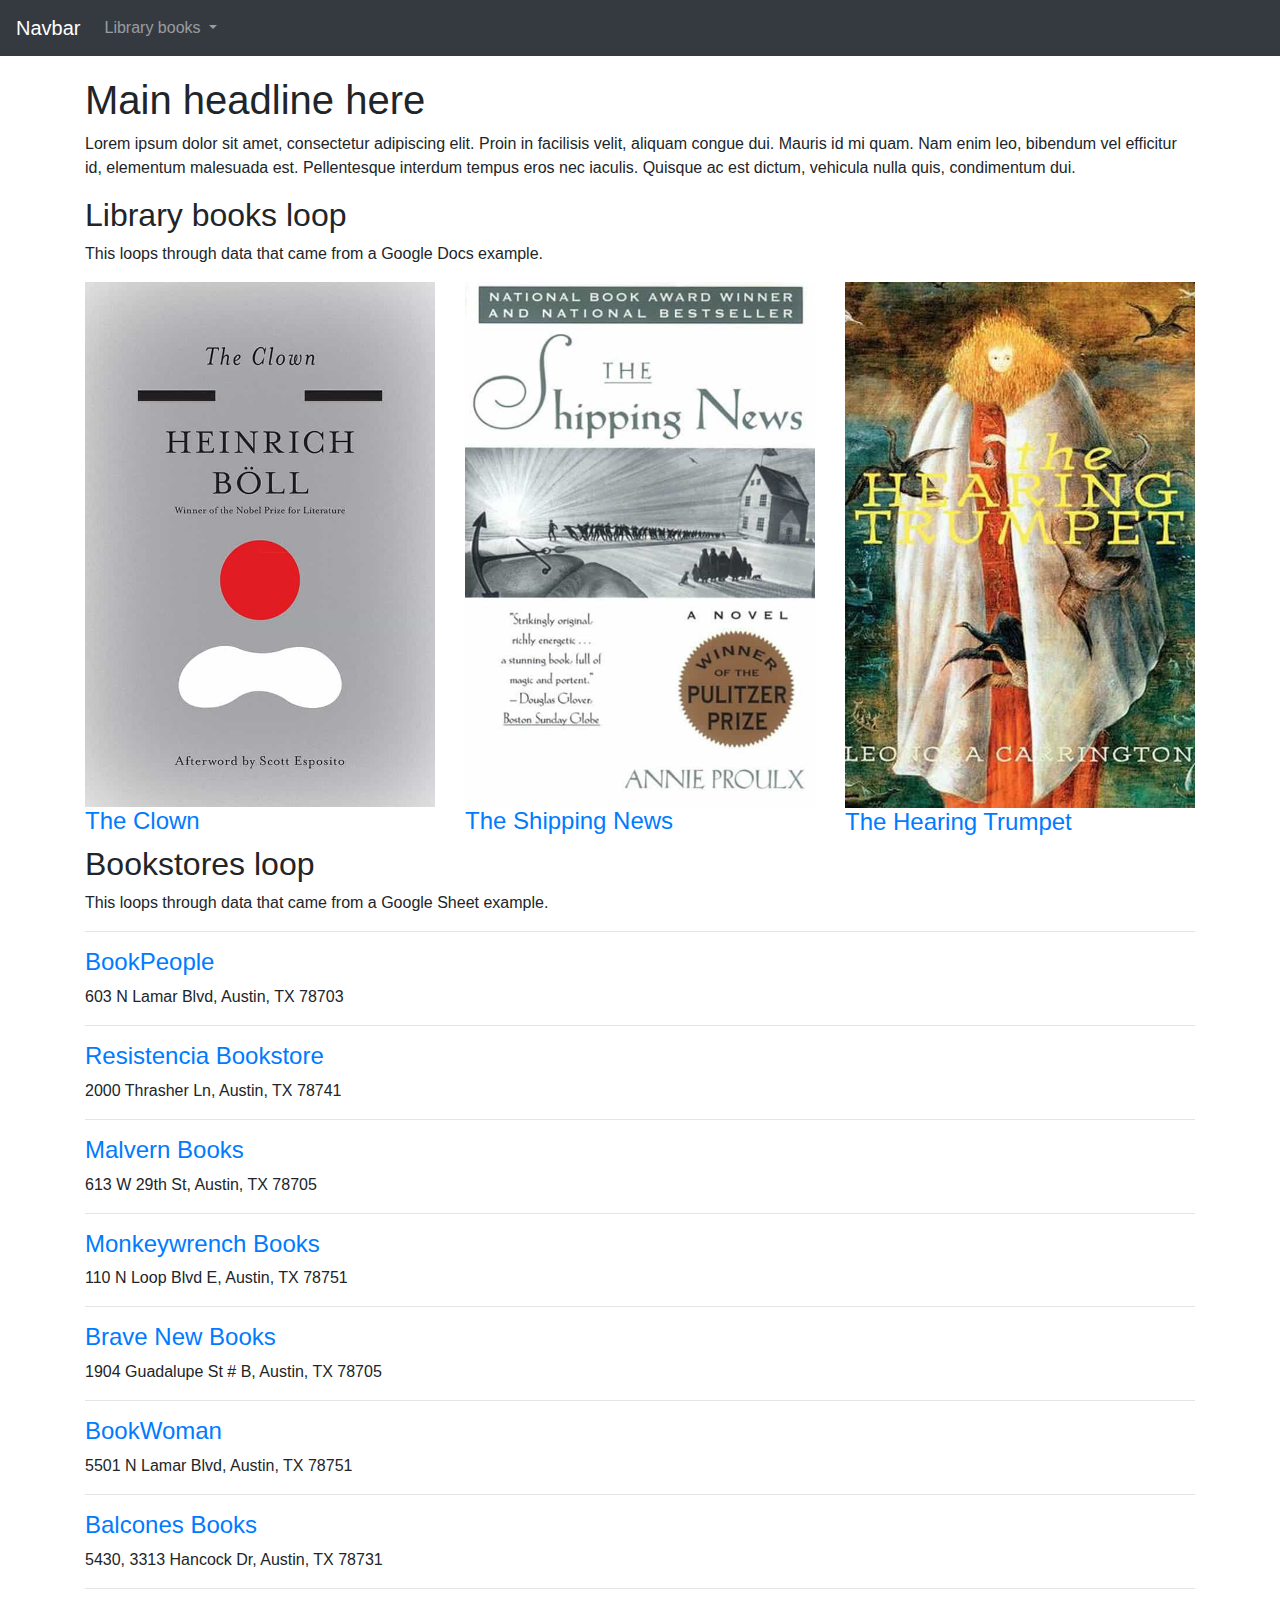
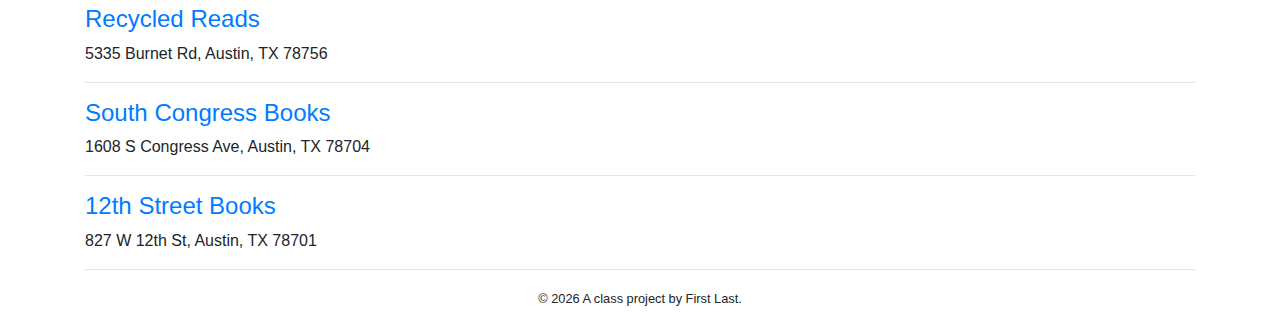
==== docs/index.html @ 6b66a64f "first commit" ====
<!doctype html>
<html lang="en">
  <!-- A Intro to Coding for Journalists class project -->
  <head>
    <title>Index page title</title>
    <meta name="description" content="The index search description for this page goes here.">
    <meta charset="utf-8">
    <meta http-equiv="X-UA-Compatible" content="IE=edge"/>
    <meta name="viewport" content="width=device-width, initial-scale=1, maximum-scale=1">
    <link rel="stylesheet" href="css/main.css">
  </head>
  <body>
    <nav class="navbar navbar-expand-lg navbar-dark bg-dark">
  <a class="navbar-brand" href="index.html">Navbar</a>
  <button class="navbar-toggler" type="button" data-toggle="collapse" data-target="#navbarNavDropdown" aria-controls="navbarNavDropdown" aria-expanded="false" aria-label="Toggle navigation">
    <span class="navbar-toggler-icon"></span>
  </button>
  <div class="collapse navbar-collapse" id="navbarNavDropdown">
    <ul class="navbar-nav">
      <li class="nav-item dropdown">
        <a class="nav-link dropdown-toggle" href="#" id="navbarDropdownMenuLink" role="button" data-toggle="dropdown" aria-haspopup="true" aria-expanded="false">
          Library books
        </a>
        <div class="dropdown-menu" aria-labelledby="navbarDropdownMenuLink">
          
          <a class="dropdown-item" href="books/the-clown.html">The Clown</a>
          
          <a class="dropdown-item" href="books/the-shipping-news.html">The Shipping News</a>
          
          <a class="dropdown-item" href="books/the-hearing-trumpet.html">The Hearing Trumpet</a>
          
        </div>
      </li>
    </ul>
  </div>
</nav>

    
<div class="container">
  <h1>Main headline here</h1>
  <p>Lorem ipsum dolor sit amet, consectetur adipiscing elit. Proin in facilisis velit, aliquam congue dui. Mauris id mi quam. Nam enim leo, bibendum vel efficitur id, elementum malesuada est. Pellentesque interdum tempus eros nec iaculis. Quisque ac est dictum, vehicula nulla quis, condimentum dui.</p>
  <h2>Library books loop</h2>
  <p>This loops through data that came from a Google Docs example.</p>
  <div class="row">
    
      <div class="col">
        <img src="img/the-clown.jpg" alt="" class="img-fluid">
        <h3><a href="books/the-clown.html">The Clown</a></h3>
      </div>
    
      <div class="col">
        <img src="img/the-shipping-news.jpg" alt="" class="img-fluid">
        <h3><a href="books/the-shipping-news.html">The Shipping News</a></h3>
      </div>
    
      <div class="col">
        <img src="img/the-hearing-trumpet.jpg" alt="" class="img-fluid">
        <h3><a href="books/the-hearing-trumpet.html">The Hearing Trumpet</a></h3>
      </div>
    
  </div>
  <h2>Bookstores loop</h2>
  <p>This loops through data that came from a Google Sheet example.</p>
  <hr>
  
    <h3><a href="https://www.bookpeople.com/" target="_blank">BookPeople</a></h3>
    <p>603 N Lamar Blvd, Austin, TX 78703</p>
    <hr>
  
    <h3><a href="https://www.resistenciabooks.com/" target="_blank">Resistencia Bookstore</a></h3>
    <p>2000 Thrasher Ln, Austin, TX 78741</p>
    <hr>
  
    <h3><a href="http://malvernbooks.com/" target="_blank">Malvern Books</a></h3>
    <p>613 W 29th St, Austin, TX 78705</p>
    <hr>
  
    <h3><a href="https://www.monkeywrenchbooks.org/" target="_blank">Monkeywrench Books</a></h3>
    <p>110 N Loop Blvd E, Austin, TX 78751</p>
    <hr>
  
    <h3><a href="https://www.facebook.com/bravenewbookstore/" target="_blank">Brave New Books</a></h3>
    <p>1904 Guadalupe St # B, Austin, TX 78705</p>
    <hr>
  
    <h3><a href="https://www.ebookwoman.com/" target="_blank">BookWoman</a></h3>
    <p>5501 N Lamar Blvd, Austin, TX 78751</p>
    <hr>
  
    <h3><a href="https://balconesbooks.com/" target="_blank">Balcones Books</a></h3>
    <p>5430, 3313 Hancock Dr, Austin, TX 78731</p>
    <hr>
  
    <h3><a href="http://library.austintexas.gov/recycled-reads" target="_blank">Recycled Reads</a></h3>
    <p>5335 Burnet Rd, Austin, TX 78756</p>
    <hr>
  
    <h3><a href="https://southcongressbooks.com/" target="_blank">South Congress Books</a></h3>
    <p>1608 S Congress Ave, Austin, TX 78704</p>
    <hr>
  
    <h3><a href="https://www.12thstreetbooks.com/" target="_blank">12th Street Books</a></h3>
    <p>827 W 12th St, Austin, TX 78701</p>
    <hr>
  
</div>


    <footer>
<p id="legal" class="center-block text-center">
  <small>&copy; <span class="copyright-year"></span>
  A class project by First Last.
</p>
</footer>


    <script src="js/jquery.js"></script>
    <script src="js/popper.js"></script>
    <script src="js/bootstrap.js"></script>
    <script src="js/scripts.js"></script>
  </body>
</html>
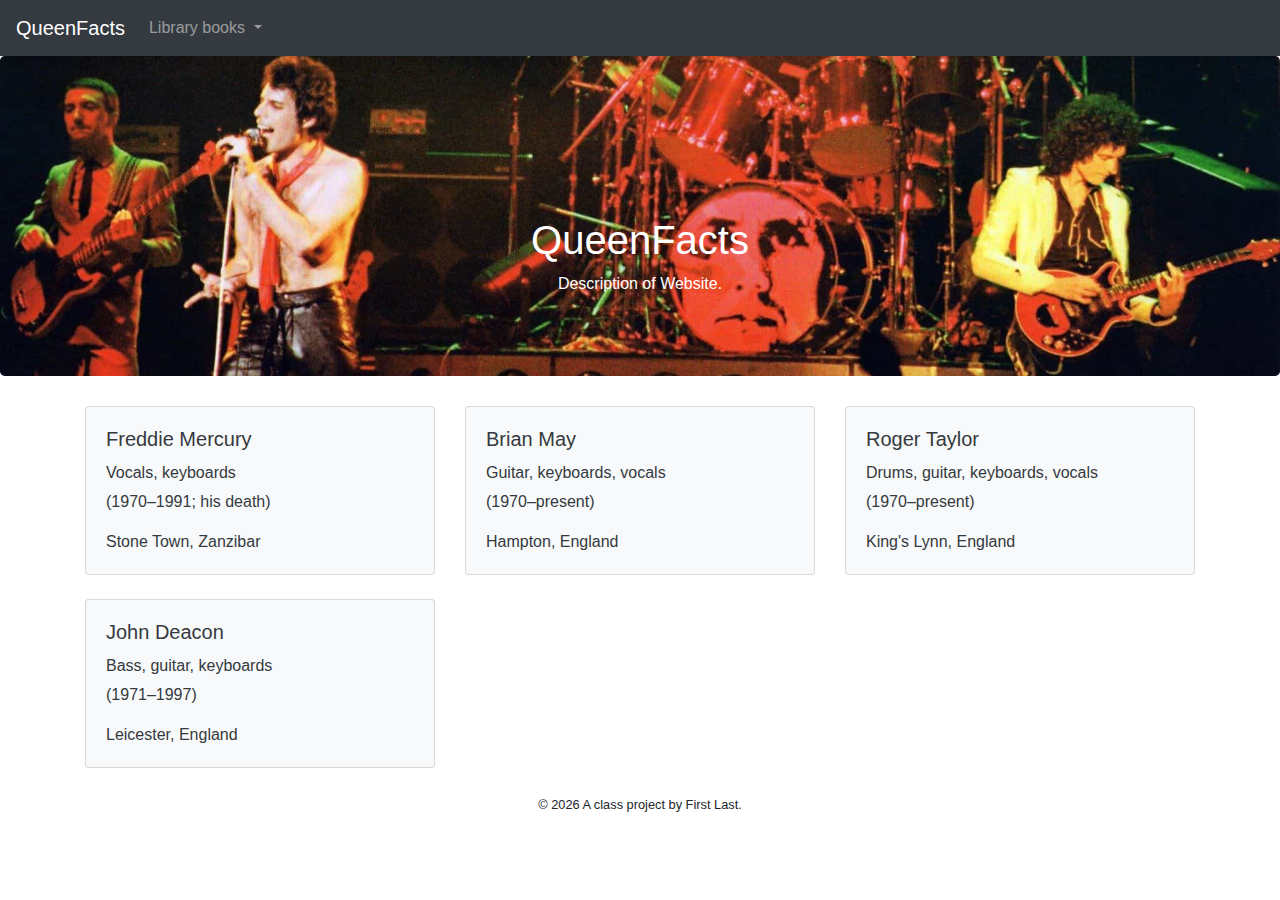
==== commit f8b19e61: "initial updates" ====
--- a/docs/index.html
+++ b/docs/index.html
@@ -2,8 +2,8 @@
 <html lang="en">
   <!-- A Intro to Coding for Journalists class project -->
   <head>
-    <title>Index page title</title>
-    <meta name="description" content="The index search description for this page goes here.">
+    <title>QueenFacts | Home</title>
+    <meta name="description" content="Description.">
     <meta charset="utf-8">
     <meta http-equiv="X-UA-Compatible" content="IE=edge"/>
     <meta name="viewport" content="width=device-width, initial-scale=1, maximum-scale=1">
@@ -11,7 +11,7 @@
   </head>
   <body>
     <nav class="navbar navbar-expand-lg navbar-dark bg-dark">
-  <a class="navbar-brand" href="index.html">Navbar</a>
+  <a class="navbar-brand" href="index.html">QueenFacts</a>
   <button class="navbar-toggler" type="button" data-toggle="collapse" data-target="#navbarNavDropdown" aria-controls="navbarNavDropdown" aria-expanded="false" aria-label="Toggle navigation">
     <span class="navbar-toggler-icon"></span>
   </button>
@@ -34,75 +34,60 @@
     </ul>
   </div>
 </nav>
+    <div class="jumbotron banner text-center">
+  <h1>QueenFacts</h1>
+  <p>Description of Website.</p>
+</div>
 
     
 <div class="container">
-  <h1>Main headline here</h1>
-  <p>Lorem ipsum dolor sit amet, consectetur adipiscing elit. Proin in facilisis velit, aliquam congue dui. Mauris id mi quam. Nam enim leo, bibendum vel efficitur id, elementum malesuada est. Pellentesque interdum tempus eros nec iaculis. Quisque ac est dictum, vehicula nulla quis, condimentum dui.</p>
-  <h2>Library books loop</h2>
-  <p>This loops through data that came from a Google Docs example.</p>
   <div class="row">
     
-      <div class="col">
-        <img src="img/the-clown.jpg" alt="" class="img-fluid">
-        <h3><a href="books/the-clown.html">The Clown</a></h3>
+    <div class="col-sm-6 col-lg-4">
+      <div class="card bg-light mb-4">
+        <div class="card-body text-dark">
+          <h5 class="card-title">Freddie Mercury</h5>
+          <h6>Vocals, keyboards</h6>
+          <p class="card-text">(1970–1991; his death)</p>
+          <p class="card-text">Stone Town, Zanzibar</p>
+        </div>
       </div>
+    </div>
     
-      <div class="col">
-        <img src="img/the-shipping-news.jpg" alt="" class="img-fluid">
-        <h3><a href="books/the-shipping-news.html">The Shipping News</a></h3>
+    <div class="col-sm-6 col-lg-4">
+      <div class="card bg-light mb-4">
+        <div class="card-body text-dark">
+          <h5 class="card-title">Brian May</h5>
+          <h6>Guitar, keyboards, vocals</h6>
+          <p class="card-text">(1970–present)</p>
+          <p class="card-text">Hampton, England</p>
+        </div>
       </div>
+    </div>
     
-      <div class="col">
-        <img src="img/the-hearing-trumpet.jpg" alt="" class="img-fluid">
-        <h3><a href="books/the-hearing-trumpet.html">The Hearing Trumpet</a></h3>
+    <div class="col-sm-6 col-lg-4">
+      <div class="card bg-light mb-4">
+        <div class="card-body text-dark">
+          <h5 class="card-title">Roger Taylor</h5>
+          <h6>Drums, guitar, keyboards, vocals</h6>
+          <p class="card-text">(1970–present)</p>
+          <p class="card-text">King&#39;s Lynn, England</p>
+        </div>
       </div>
+    </div>
+    
+    <div class="col-sm-6 col-lg-4">
+      <div class="card bg-light mb-4">
+        <div class="card-body text-dark">
+          <h5 class="card-title">John Deacon</h5>
+          <h6>Bass, guitar, keyboards</h6>
+          <p class="card-text">(1971–1997)</p>
+          <p class="card-text">Leicester, England</p>
+        </div>
+      </div>
+    </div>
     
   </div>
-  <h2>Bookstores loop</h2>
-  <p>This loops through data that came from a Google Sheet example.</p>
-  <hr>
-  
-    <h3><a href="https://www.bookpeople.com/" target="_blank">BookPeople</a></h3>
-    <p>603 N Lamar Blvd, Austin, TX 78703</p>
-    <hr>
-  
-    <h3><a href="https://www.resistenciabooks.com/" target="_blank">Resistencia Bookstore</a></h3>
-    <p>2000 Thrasher Ln, Austin, TX 78741</p>
-    <hr>
-  
-    <h3><a href="http://malvernbooks.com/" target="_blank">Malvern Books</a></h3>
-    <p>613 W 29th St, Austin, TX 78705</p>
-    <hr>
-  
-    <h3><a href="https://www.monkeywrenchbooks.org/" target="_blank">Monkeywrench Books</a></h3>
-    <p>110 N Loop Blvd E, Austin, TX 78751</p>
-    <hr>
-  
-    <h3><a href="https://www.facebook.com/bravenewbookstore/" target="_blank">Brave New Books</a></h3>
-    <p>1904 Guadalupe St # B, Austin, TX 78705</p>
-    <hr>
-  
-    <h3><a href="https://www.ebookwoman.com/" target="_blank">BookWoman</a></h3>
-    <p>5501 N Lamar Blvd, Austin, TX 78751</p>
-    <hr>
-  
-    <h3><a href="https://balconesbooks.com/" target="_blank">Balcones Books</a></h3>
-    <p>5430, 3313 Hancock Dr, Austin, TX 78731</p>
-    <hr>
-  
-    <h3><a href="http://library.austintexas.gov/recycled-reads" target="_blank">Recycled Reads</a></h3>
-    <p>5335 Burnet Rd, Austin, TX 78756</p>
-    <hr>
-  
-    <h3><a href="https://southcongressbooks.com/" target="_blank">South Congress Books</a></h3>
-    <p>1608 S Congress Ave, Austin, TX 78704</p>
-    <hr>
-  
-    <h3><a href="https://www.12thstreetbooks.com/" target="_blank">12th Street Books</a></h3>
-    <p>827 W 12th St, Austin, TX 78701</p>
-    <hr>
-  
 </div>
 
 
--- a/docs/css/main.css
+++ b/docs/css/main.css
@@ -3,5 +3,5 @@
  * Copyright 2011-2020 The Bootstrap Authors
  * Copyright 2011-2020 Twitter, Inc.
  * Licensed under MIT (https://github.com/twbs/bootstrap/blob/main/LICENSE)
- */:root{--blue:#007bff;--indigo:#6610f2;--purple:#6f42c1;--pink:#e83e8c;--red:#dc3545;--orange:#fd7e14;--yellow:#ffc107;--green:#28a745;--teal:#20c997;--cyan:#17a2b8;--white:#fff;--gray:#6c757d;--gray-dark:#343a40;--primary:#007bff;--secondary:#6c757d;--success:#28a745;--info:#17a2b8;--warning:#ffc107;--danger:#dc3545;--light:#f8f9fa;--dark:#343a40;--breakpoint-xs:0;--breakpoint-sm:576px;--breakpoint-md:768px;--breakpoint-lg:992px;--breakpoint-xl:1200px;--font-family-sans-serif:-apple-system,BlinkMacSystemFont,"Segoe UI",Roboto,"Helvetica Neue",Arial,"Noto Sans",sans-serif,"Apple Color Emoji","Segoe UI Emoji","Segoe UI Symbol","Noto Color Emoji";--font-family-monospace:SFMono-Regular,Menlo,Monaco,Consolas,"Liberation Mono","Courier New",monospace}*,:after,:before{box-sizing:border-box}html{font-family:sans-serif;line-height:1.15;-webkit-text-size-adjust:100%;-webkit-tap-highlight-color:rgba(0,0,0,0)}article,aside,figcaption,figure,footer,header,hgroup,main,nav,section{display:block}body{margin:0;font-family:-apple-system,BlinkMacSystemFont,Segoe UI,Roboto,Helvetica Neue,Arial,Noto Sans,sans-serif,Apple Color Emoji,Segoe UI Emoji,Segoe UI Symbol,Noto Color Emoji;font-size:1rem;font-weight:400;line-height:1.5;color:#212529;text-align:left;background-color:#fff}[tabindex="-1"]:focus:not(:focus-visible){outline:0!important}hr{box-sizing:content-box;height:0;overflow:visible}h1,h2,h3,h4,h5,h6{margin-top:0;margin-bottom:.5rem}p{margin-top:0;margin-bottom:1rem}abbr[data-original-title],abbr[title]{text-decoration:underline;-webkit-text-decoration:underline dotted;-moz-text-decoration:underline dotted;text-decoration:underline dotted;cursor:help;border-bottom:0;-webkit-text-decoration-skip-ink:none;text-decoration-skip-ink:none}address{font-style:normal;line-height:inherit}address,dl,ol,ul{margin-bottom:1rem}dl,ol,ul{margin-top:0}ol ol,ol ul,ul ol,ul ul{margin-bottom:0}dt{font-weight:700}dd{margin-bottom:.5rem;margin-left:0}blockquote{margin:0 0 1rem}b,strong{font-weight:bolder}small{font-size:80%}sub,sup{position:relative;font-size:75%;line-height:0;vertical-align:baseline}sub{bottom:-.25em}sup{top:-.5em}a{color:#007bff;text-decoration:none;background-color:transparent}a:hover{color:#0056b3;text-decoration:underline}a:not([href]):not([class]){color:inherit;text-decoration:none}a:not([href]):not([class]):hover{color:inherit;text-decoration:none}code,kbd,pre,samp{font-family:SFMono-Regular,Menlo,Monaco,Consolas,Liberation Mono,Courier New,monospace;font-size:1em}pre{margin-top:0;margin-bottom:1rem;overflow:auto;-ms-overflow-style:scrollbar}figure{margin:0 0 1rem}img{border-style:none}img,svg{vertical-align:middle}svg{overflow:hidden}table{border-collapse:collapse}caption{padding-top:.75rem;padding-bottom:.75rem;color:#6c757d;text-align:left;caption-side:bottom}th{text-align:inherit}label{display:inline-block;margin-bottom:.5rem}button{border-radius:0}button:focus{outline:1px dotted;outline:5px auto -webkit-focus-ring-color}button,input,optgroup,select,textarea{margin:0;font-family:inherit;font-size:inherit;line-height:inherit}button,input{overflow:visible}button,select{text-transform:none}[role=button]{cursor:pointer}select{word-wrap:normal}[type=button],[type=reset],[type=submit],button{-webkit-appearance:button}[type=button]:not(:disabled),[type=reset]:not(:disabled),[type=submit]:not(:disabled),button:not(:disabled){cursor:pointer}[type=button]::-moz-focus-inner,[type=reset]::-moz-focus-inner,[type=submit]::-moz-focus-inner,button::-moz-focus-inner{padding:0;border-style:none}input[type=checkbox],input[type=radio]{box-sizing:border-box;padding:0}textarea{overflow:auto;resize:vertical}fieldset{min-width:0;padding:0;margin:0;border:0}legend{display:block;width:100%;max-width:100%;padding:0;margin-bottom:.5rem;font-size:1.5rem;line-height:inherit;color:inherit;white-space:normal}progress{vertical-align:baseline}[type=number]::-webkit-inner-spin-button,[type=number]::-webkit-outer-spin-button{height:auto}[type=search]{outline-offset:-2px;-webkit-appearance:none}[type=search]::-webkit-search-decoration{-webkit-appearance:none}::-webkit-file-upload-button{font:inherit;-webkit-appearance:button}output{display:inline-block}summary{display:list-item;cursor:pointer}template{display:none}[hidden]{display:none!important}.h1,.h2,.h3,.h4,.h5,.h6,h1,h2,h3,h4,h5,h6{margin-bottom:.5rem;font-weight:500;line-height:1.2}.h1,h1{font-size:2.5rem}.h2,h2{font-size:2rem}.h3,h3{font-size:1.75rem}.h4,h4{font-size:1.5rem}.h5,h5{font-size:1.25rem}.h6,h6{font-size:1rem}.lead{font-size:1.25rem;font-weight:300}.display-1{font-size:6rem}.display-1,.display-2{font-weight:300;line-height:1.2}.display-2{font-size:5.5rem}.display-3{font-size:4.5rem}.display-3,.display-4{font-weight:300;line-height:1.2}.display-4{font-size:3.5rem}hr{margin-top:1rem;margin-bottom:1rem;border:0;border-top:1px solid rgba(0,0,0,.1)}.small,small{font-size:80%;font-weight:400}.mark,mark{padding:.2em;background-color:#fcf8e3}.list-inline,.list-unstyled{padding-left:0;list-style:none}.list-inline-item{display:inline-block}.list-inline-item:not(:last-child){margin-right:.5rem}.initialism{font-size:90%;text-transform:uppercase}.blockquote{margin-bottom:1rem;font-size:1.25rem}.blockquote-footer{display:block;font-size:80%;color:#6c757d}.blockquote-footer:before{content:"\2014\00A0"}.img-fluid,.img-thumbnail{max-width:100%;height:auto}.img-thumbnail{padding:.25rem;background-color:#fff;border:1px solid #dee2e6;border-radius:.25rem}.figure{display:inline-block}.figure-img{margin-bottom:.5rem;line-height:1}.figure-caption{font-size:90%;color:#6c757d}code{font-size:87.5%;color:#e83e8c;word-wrap:break-word}a>code{color:inherit}kbd{padding:.2rem .4rem;font-size:87.5%;color:#fff;background-color:#212529;border-radius:.2rem}kbd kbd{padding:0;font-size:100%;font-weight:700}pre{display:block;font-size:87.5%;color:#212529}pre code{font-size:inherit;color:inherit;word-break:normal}.pre-scrollable{max-height:340px;overflow-y:scroll}.container,.container-fluid,.container-lg,.container-md,.container-sm,.container-xl{width:100%;padding-right:15px;padding-left:15px;margin-right:auto;margin-left:auto}@media (min-width:576px){.container,.container-sm{max-width:540px}}@media (min-width:768px){.container,.container-md,.container-sm{max-width:720px}}@media (min-width:992px){.container,.container-lg,.container-md,.container-sm{max-width:960px}}@media (min-width:1200px){.container,.container-lg,.container-md,.container-sm,.container-xl{max-width:1140px}}.row{display:-webkit-flex;display:-ms-flexbox;display:flex;-webkit-flex-wrap:wrap;-ms-flex-wrap:wrap;flex-wrap:wrap;margin-right:-15px;margin-left:-15px}.no-gutters{margin-right:0;margin-left:0}.no-gutters>.col,.no-gutters>[class*=col-]{padding-right:0;padding-left:0}.col,.col-1,.col-2,.col-3,.col-4,.col-5,.col-6,.col-7,.col-8,.col-9,.col-10,.col-11,.col-12,.col-auto,.col-lg,.col-lg-1,.col-lg-2,.col-lg-3,.col-lg-4,.col-lg-5,.col-lg-6,.col-lg-7,.col-lg-8,.col-lg-9,.col-lg-10,.col-lg-11,.col-lg-12,.col-lg-auto,.col-md,.col-md-1,.col-md-2,.col-md-3,.col-md-4,.col-md-5,.col-md-6,.col-md-7,.col-md-8,.col-md-9,.col-md-10,.col-md-11,.col-md-12,.col-md-auto,.col-sm,.col-sm-1,.col-sm-2,.col-sm-3,.col-sm-4,.col-sm-5,.col-sm-6,.col-sm-7,.col-sm-8,.col-sm-9,.col-sm-10,.col-sm-11,.col-sm-12,.col-sm-auto,.col-xl,.col-xl-1,.col-xl-2,.col-xl-3,.col-xl-4,.col-xl-5,.col-xl-6,.col-xl-7,.col-xl-8,.col-xl-9,.col-xl-10,.col-xl-11,.col-xl-12,.col-xl-auto{position:relative;width:100%;padding-right:15px;padding-left:15px}.col{-webkit-flex-basis:0;-ms-flex-preferred-size:0;flex-basis:0;-webkit-flex-grow:1;-ms-flex-positive:1;flex-grow:1;max-width:100%}.row-cols-1>*{-webkit-flex:0 0 100%;-ms-flex:0 0 100%;flex:0 0 100%;max-width:100%}.row-cols-2>*{-webkit-flex:0 0 50%;-ms-flex:0 0 50%;flex:0 0 50%;max-width:50%}.row-cols-3>*{-webkit-flex:0 0 33.33333%;-ms-flex:0 0 33.33333%;flex:0 0 33.33333%;max-width:33.33333%}.row-cols-4>*{-webkit-flex:0 0 25%;-ms-flex:0 0 25%;flex:0 0 25%;max-width:25%}.row-cols-5>*{-webkit-flex:0 0 20%;-ms-flex:0 0 20%;flex:0 0 20%;max-width:20%}.row-cols-6>*{-webkit-flex:0 0 16.66667%;-ms-flex:0 0 16.66667%;flex:0 0 16.66667%;max-width:16.66667%}.col-auto{-webkit-flex:0 0 auto;-ms-flex:0 0 auto;flex:0 0 auto;width:auto;max-width:100%}.col-1{-webkit-flex:0 0 8.33333%;-ms-flex:0 0 8.33333%;flex:0 0 8.33333%;max-width:8.33333%}.col-2{-webkit-flex:0 0 16.66667%;-ms-flex:0 0 16.66667%;flex:0 0 16.66667%;max-width:16.66667%}.col-3{-webkit-flex:0 0 25%;-ms-flex:0 0 25%;flex:0 0 25%;max-width:25%}.col-4{-webkit-flex:0 0 33.33333%;-ms-flex:0 0 33.33333%;flex:0 0 33.33333%;max-width:33.33333%}.col-5{-webkit-flex:0 0 41.66667%;-ms-flex:0 0 41.66667%;flex:0 0 41.66667%;max-width:41.66667%}.col-6{-webkit-flex:0 0 50%;-ms-flex:0 0 50%;flex:0 0 50%;max-width:50%}.col-7{-webkit-flex:0 0 58.33333%;-ms-flex:0 0 58.33333%;flex:0 0 58.33333%;max-width:58.33333%}.col-8{-webkit-flex:0 0 66.66667%;-ms-flex:0 0 66.66667%;flex:0 0 66.66667%;max-width:66.66667%}.col-9{-webkit-flex:0 0 75%;-ms-flex:0 0 75%;flex:0 0 75%;max-width:75%}.col-10{-webkit-flex:0 0 83.33333%;-ms-flex:0 0 83.33333%;flex:0 0 83.33333%;max-width:83.33333%}.col-11{-webkit-flex:0 0 91.66667%;-ms-flex:0 0 91.66667%;flex:0 0 91.66667%;max-width:91.66667%}.col-12{-webkit-flex:0 0 100%;-ms-flex:0 0 100%;flex:0 0 100%;max-width:100%}.order-first{-webkit-order:-1;-ms-flex-order:-1;order:-1}.order-last{-webkit-order:13;-ms-flex-order:13;order:13}.order-0{-webkit-order:0;-ms-flex-order:0;order:0}.order-1{-webkit-order:1;-ms-flex-order:1;order:1}.order-2{-webkit-order:2;-ms-flex-order:2;order:2}.order-3{-webkit-order:3;-ms-flex-order:3;order:3}.order-4{-webkit-order:4;-ms-flex-order:4;order:4}.order-5{-webkit-order:5;-ms-flex-order:5;order:5}.order-6{-webkit-order:6;-ms-flex-order:6;order:6}.order-7{-webkit-order:7;-ms-flex-order:7;order:7}.order-8{-webkit-order:8;-ms-flex-order:8;order:8}.order-9{-webkit-order:9;-ms-flex-order:9;order:9}.order-10{-webkit-order:10;-ms-flex-order:10;order:10}.order-11{-webkit-order:11;-ms-flex-order:11;order:11}.order-12{-webkit-order:12;-ms-flex-order:12;order:12}.offset-1{margin-left:8.33333%}.offset-2{margin-left:16.66667%}.offset-3{margin-left:25%}.offset-4{margin-left:33.33333%}.offset-5{margin-left:41.66667%}.offset-6{margin-left:50%}.offset-7{margin-left:58.33333%}.offset-8{margin-left:66.66667%}.offset-9{margin-left:75%}.offset-10{margin-left:83.33333%}.offset-11{margin-left:91.66667%}@media (min-width:576px){.col-sm{-webkit-flex-basis:0;-ms-flex-preferred-size:0;flex-basis:0;-webkit-flex-grow:1;-ms-flex-positive:1;flex-grow:1;max-width:100%}.row-cols-sm-1>*{-webkit-flex:0 0 100%;-ms-flex:0 0 100%;flex:0 0 100%;max-width:100%}.row-cols-sm-2>*{-webkit-flex:0 0 50%;-ms-flex:0 0 50%;flex:0 0 50%;max-width:50%}.row-cols-sm-3>*{-webkit-flex:0 0 33.33333%;-ms-flex:0 0 33.33333%;flex:0 0 33.33333%;max-width:33.33333%}.row-cols-sm-4>*{-webkit-flex:0 0 25%;-ms-flex:0 0 25%;flex:0 0 25%;max-width:25%}.row-cols-sm-5>*{-webkit-flex:0 0 20%;-ms-flex:0 0 20%;flex:0 0 20%;max-width:20%}.row-cols-sm-6>*{-webkit-flex:0 0 16.66667%;-ms-flex:0 0 16.66667%;flex:0 0 16.66667%;max-width:16.66667%}.col-sm-auto{-webkit-flex:0 0 auto;-ms-flex:0 0 auto;flex:0 0 auto;width:auto;max-width:100%}.col-sm-1{-webkit-flex:0 0 8.33333%;-ms-flex:0 0 8.33333%;flex:0 0 8.33333%;max-width:8.33333%}.col-sm-2{-webkit-flex:0 0 16.66667%;-ms-flex:0 0 16.66667%;flex:0 0 16.66667%;max-width:16.66667%}.col-sm-3{-webkit-flex:0 0 25%;-ms-flex:0 0 25%;flex:0 0 25%;max-width:25%}.col-sm-4{-webkit-flex:0 0 33.33333%;-ms-flex:0 0 33.33333%;flex:0 0 33.33333%;max-width:33.33333%}.col-sm-5{-webkit-flex:0 0 41.66667%;-ms-flex:0 0 41.66667%;flex:0 0 41.66667%;max-width:41.66667%}.col-sm-6{-webkit-flex:0 0 50%;-ms-flex:0 0 50%;flex:0 0 50%;max-width:50%}.col-sm-7{-webkit-flex:0 0 58.33333%;-ms-flex:0 0 58.33333%;flex:0 0 58.33333%;max-width:58.33333%}.col-sm-8{-webkit-flex:0 0 66.66667%;-ms-flex:0 0 66.66667%;flex:0 0 66.66667%;max-width:66.66667%}.col-sm-9{-webkit-flex:0 0 75%;-ms-flex:0 0 75%;flex:0 0 75%;max-width:75%}.col-sm-10{-webkit-flex:0 0 83.33333%;-ms-flex:0 0 83.33333%;flex:0 0 83.33333%;max-width:83.33333%}.col-sm-11{-webkit-flex:0 0 91.66667%;-ms-flex:0 0 91.66667%;flex:0 0 91.66667%;max-width:91.66667%}.col-sm-12{-webkit-flex:0 0 100%;-ms-flex:0 0 100%;flex:0 0 100%;max-width:100%}.order-sm-first{-webkit-order:-1;-ms-flex-order:-1;order:-1}.order-sm-last{-webkit-order:13;-ms-flex-order:13;order:13}.order-sm-0{-webkit-order:0;-ms-flex-order:0;order:0}.order-sm-1{-webkit-order:1;-ms-flex-order:1;order:1}.order-sm-2{-webkit-order:2;-ms-flex-order:2;order:2}.order-sm-3{-webkit-order:3;-ms-flex-order:3;order:3}.order-sm-4{-webkit-order:4;-ms-flex-order:4;order:4}.order-sm-5{-webkit-order:5;-ms-flex-order:5;order:5}.order-sm-6{-webkit-order:6;-ms-flex-order:6;order:6}.order-sm-7{-webkit-order:7;-ms-flex-order:7;order:7}.order-sm-8{-webkit-order:8;-ms-flex-order:8;order:8}.order-sm-9{-webkit-order:9;-ms-flex-order:9;order:9}.order-sm-10{-webkit-order:10;-ms-flex-order:10;order:10}.order-sm-11{-webkit-order:11;-ms-flex-order:11;order:11}.order-sm-12{-webkit-order:12;-ms-flex-order:12;order:12}.offset-sm-0{margin-left:0}.offset-sm-1{margin-left:8.33333%}.offset-sm-2{margin-left:16.66667%}.offset-sm-3{margin-left:25%}.offset-sm-4{margin-left:33.33333%}.offset-sm-5{margin-left:41.66667%}.offset-sm-6{margin-left:50%}.offset-sm-7{margin-left:58.33333%}.offset-sm-8{margin-left:66.66667%}.offset-sm-9{margin-left:75%}.offset-sm-10{margin-left:83.33333%}.offset-sm-11{margin-left:91.66667%}}@media (min-width:768px){.col-md{-webkit-flex-basis:0;-ms-flex-preferred-size:0;flex-basis:0;-webkit-flex-grow:1;-ms-flex-positive:1;flex-grow:1;max-width:100%}.row-cols-md-1>*{-webkit-flex:0 0 100%;-ms-flex:0 0 100%;flex:0 0 100%;max-width:100%}.row-cols-md-2>*{-webkit-flex:0 0 50%;-ms-flex:0 0 50%;flex:0 0 50%;max-width:50%}.row-cols-md-3>*{-webkit-flex:0 0 33.33333%;-ms-flex:0 0 33.33333%;flex:0 0 33.33333%;max-width:33.33333%}.row-cols-md-4>*{-webkit-flex:0 0 25%;-ms-flex:0 0 25%;flex:0 0 25%;max-width:25%}.row-cols-md-5>*{-webkit-flex:0 0 20%;-ms-flex:0 0 20%;flex:0 0 20%;max-width:20%}.row-cols-md-6>*{-webkit-flex:0 0 16.66667%;-ms-flex:0 0 16.66667%;flex:0 0 16.66667%;max-width:16.66667%}.col-md-auto{-webkit-flex:0 0 auto;-ms-flex:0 0 auto;flex:0 0 auto;width:auto;max-width:100%}.col-md-1{-webkit-flex:0 0 8.33333%;-ms-flex:0 0 8.33333%;flex:0 0 8.33333%;max-width:8.33333%}.col-md-2{-webkit-flex:0 0 16.66667%;-ms-flex:0 0 16.66667%;flex:0 0 16.66667%;max-width:16.66667%}.col-md-3{-webkit-flex:0 0 25%;-ms-flex:0 0 25%;flex:0 0 25%;max-width:25%}.col-md-4{-webkit-flex:0 0 33.33333%;-ms-flex:0 0 33.33333%;flex:0 0 33.33333%;max-width:33.33333%}.col-md-5{-webkit-flex:0 0 41.66667%;-ms-flex:0 0 41.66667%;flex:0 0 41.66667%;max-width:41.66667%}.col-md-6{-webkit-flex:0 0 50%;-ms-flex:0 0 50%;flex:0 0 50%;max-width:50%}.col-md-7{-webkit-flex:0 0 58.33333%;-ms-flex:0 0 58.33333%;flex:0 0 58.33333%;max-width:58.33333%}.col-md-8{-webkit-flex:0 0 66.66667%;-ms-flex:0 0 66.66667%;flex:0 0 66.66667%;max-width:66.66667%}.col-md-9{-webkit-flex:0 0 75%;-ms-flex:0 0 75%;flex:0 0 75%;max-width:75%}.col-md-10{-webkit-flex:0 0 83.33333%;-ms-flex:0 0 83.33333%;flex:0 0 83.33333%;max-width:83.33333%}.col-md-11{-webkit-flex:0 0 91.66667%;-ms-flex:0 0 91.66667%;flex:0 0 91.66667%;max-width:91.66667%}.col-md-12{-webkit-flex:0 0 100%;-ms-flex:0 0 100%;flex:0 0 100%;max-width:100%}.order-md-first{-webkit-order:-1;-ms-flex-order:-1;order:-1}.order-md-last{-webkit-order:13;-ms-flex-order:13;order:13}.order-md-0{-webkit-order:0;-ms-flex-order:0;order:0}.order-md-1{-webkit-order:1;-ms-flex-order:1;order:1}.order-md-2{-webkit-order:2;-ms-flex-order:2;order:2}.order-md-3{-webkit-order:3;-ms-flex-order:3;order:3}.order-md-4{-webkit-order:4;-ms-flex-order:4;order:4}.order-md-5{-webkit-order:5;-ms-flex-order:5;order:5}.order-md-6{-webkit-order:6;-ms-flex-order:6;order:6}.order-md-7{-webkit-order:7;-ms-flex-order:7;order:7}.order-md-8{-webkit-order:8;-ms-flex-order:8;order:8}.order-md-9{-webkit-order:9;-ms-flex-order:9;order:9}.order-md-10{-webkit-order:10;-ms-flex-order:10;order:10}.order-md-11{-webkit-order:11;-ms-flex-order:11;order:11}.order-md-12{-webkit-order:12;-ms-flex-order:12;order:12}.offset-md-0{margin-left:0}.offset-md-1{margin-left:8.33333%}.offset-md-2{margin-left:16.66667%}.offset-md-3{margin-left:25%}.offset-md-4{margin-left:33.33333%}.offset-md-5{margin-left:41.66667%}.offset-md-6{margin-left:50%}.offset-md-7{margin-left:58.33333%}.offset-md-8{margin-left:66.66667%}.offset-md-9{margin-left:75%}.offset-md-10{margin-left:83.33333%}.offset-md-11{margin-left:91.66667%}}@media (min-width:992px){.col-lg{-webkit-flex-basis:0;-ms-flex-preferred-size:0;flex-basis:0;-webkit-flex-grow:1;-ms-flex-positive:1;flex-grow:1;max-width:100%}.row-cols-lg-1>*{-webkit-flex:0 0 100%;-ms-flex:0 0 100%;flex:0 0 100%;max-width:100%}.row-cols-lg-2>*{-webkit-flex:0 0 50%;-ms-flex:0 0 50%;flex:0 0 50%;max-width:50%}.row-cols-lg-3>*{-webkit-flex:0 0 33.33333%;-ms-flex:0 0 33.33333%;flex:0 0 33.33333%;max-width:33.33333%}.row-cols-lg-4>*{-webkit-flex:0 0 25%;-ms-flex:0 0 25%;flex:0 0 25%;max-width:25%}.row-cols-lg-5>*{-webkit-flex:0 0 20%;-ms-flex:0 0 20%;flex:0 0 20%;max-width:20%}.row-cols-lg-6>*{-webkit-flex:0 0 16.66667%;-ms-flex:0 0 16.66667%;flex:0 0 16.66667%;max-width:16.66667%}.col-lg-auto{-webkit-flex:0 0 auto;-ms-flex:0 0 auto;flex:0 0 auto;width:auto;max-width:100%}.col-lg-1{-webkit-flex:0 0 8.33333%;-ms-flex:0 0 8.33333%;flex:0 0 8.33333%;max-width:8.33333%}.col-lg-2{-webkit-flex:0 0 16.66667%;-ms-flex:0 0 16.66667%;flex:0 0 16.66667%;max-width:16.66667%}.col-lg-3{-webkit-flex:0 0 25%;-ms-flex:0 0 25%;flex:0 0 25%;max-width:25%}.col-lg-4{-webkit-flex:0 0 33.33333%;-ms-flex:0 0 33.33333%;flex:0 0 33.33333%;max-width:33.33333%}.col-lg-5{-webkit-flex:0 0 41.66667%;-ms-flex:0 0 41.66667%;flex:0 0 41.66667%;max-width:41.66667%}.col-lg-6{-webkit-flex:0 0 50%;-ms-flex:0 0 50%;flex:0 0 50%;max-width:50%}.col-lg-7{-webkit-flex:0 0 58.33333%;-ms-flex:0 0 58.33333%;flex:0 0 58.33333%;max-width:58.33333%}.col-lg-8{-webkit-flex:0 0 66.66667%;-ms-flex:0 0 66.66667%;flex:0 0 66.66667%;max-width:66.66667%}.col-lg-9{-webkit-flex:0 0 75%;-ms-flex:0 0 75%;flex:0 0 75%;max-width:75%}.col-lg-10{-webkit-flex:0 0 83.33333%;-ms-flex:0 0 83.33333%;flex:0 0 83.33333%;max-width:83.33333%}.col-lg-11{-webkit-flex:0 0 91.66667%;-ms-flex:0 0 91.66667%;flex:0 0 91.66667%;max-width:91.66667%}.col-lg-12{-webkit-flex:0 0 100%;-ms-flex:0 0 100%;flex:0 0 100%;max-width:100%}.order-lg-first{-webkit-order:-1;-ms-flex-order:-1;order:-1}.order-lg-last{-webkit-order:13;-ms-flex-order:13;order:13}.order-lg-0{-webkit-order:0;-ms-flex-order:0;order:0}.order-lg-1{-webkit-order:1;-ms-flex-order:1;order:1}.order-lg-2{-webkit-order:2;-ms-flex-order:2;order:2}.order-lg-3{-webkit-order:3;-ms-flex-order:3;order:3}.order-lg-4{-webkit-order:4;-ms-flex-order:4;order:4}.order-lg-5{-webkit-order:5;-ms-flex-order:5;order:5}.order-lg-6{-webkit-order:6;-ms-flex-order:6;order:6}.order-lg-7{-webkit-order:7;-ms-flex-order:7;order:7}.order-lg-8{-webkit-order:8;-ms-flex-order:8;order:8}.order-lg-9{-webkit-order:9;-ms-flex-order:9;order:9}.order-lg-10{-webkit-order:10;-ms-flex-order:10;order:10}.order-lg-11{-webkit-order:11;-ms-flex-order:11;order:11}.order-lg-12{-webkit-order:12;-ms-flex-order:12;order:12}.offset-lg-0{margin-left:0}.offset-lg-1{margin-left:8.33333%}.offset-lg-2{margin-left:16.66667%}.offset-lg-3{margin-left:25%}.offset-lg-4{margin-left:33.33333%}.offset-lg-5{margin-left:41.66667%}.offset-lg-6{margin-left:50%}.offset-lg-7{margin-left:58.33333%}.offset-lg-8{margin-left:66.66667%}.offset-lg-9{margin-left:75%}.offset-lg-10{margin-left:83.33333%}.offset-lg-11{margin-left:91.66667%}}@media (min-width:1200px){.col-xl{-webkit-flex-basis:0;-ms-flex-preferred-size:0;flex-basis:0;-webkit-flex-grow:1;-ms-flex-positive:1;flex-grow:1;max-width:100%}.row-cols-xl-1>*{-webkit-flex:0 0 100%;-ms-flex:0 0 100%;flex:0 0 100%;max-width:100%}.row-cols-xl-2>*{-webkit-flex:0 0 50%;-ms-flex:0 0 50%;flex:0 0 50%;max-width:50%}.row-cols-xl-3>*{-webkit-flex:0 0 33.33333%;-ms-flex:0 0 33.33333%;flex:0 0 33.33333%;max-width:33.33333%}.row-cols-xl-4>*{-webkit-flex:0 0 25%;-ms-flex:0 0 25%;flex:0 0 25%;max-width:25%}.row-cols-xl-5>*{-webkit-flex:0 0 20%;-ms-flex:0 0 20%;flex:0 0 20%;max-width:20%}.row-cols-xl-6>*{-webkit-flex:0 0 16.66667%;-ms-flex:0 0 16.66667%;flex:0 0 16.66667%;max-width:16.66667%}.col-xl-auto{-webkit-flex:0 0 auto;-ms-flex:0 0 auto;flex:0 0 auto;width:auto;max-width:100%}.col-xl-1{-webkit-flex:0 0 8.33333%;-ms-flex:0 0 8.33333%;flex:0 0 8.33333%;max-width:8.33333%}.col-xl-2{-webkit-flex:0 0 16.66667%;-ms-flex:0 0 16.66667%;flex:0 0 16.66667%;max-width:16.66667%}.col-xl-3{-webkit-flex:0 0 25%;-ms-flex:0 0 25%;flex:0 0 25%;max-width:25%}.col-xl-4{-webkit-flex:0 0 33.33333%;-ms-flex:0 0 33.33333%;flex:0 0 33.33333%;max-width:33.33333%}.col-xl-5{-webkit-flex:0 0 41.66667%;-ms-flex:0 0 41.66667%;flex:0 0 41.66667%;max-width:41.66667%}.col-xl-6{-webkit-flex:0 0 50%;-ms-flex:0 0 50%;flex:0 0 50%;max-width:50%}.col-xl-7{-webkit-flex:0 0 58.33333%;-ms-flex:0 0 58.33333%;flex:0 0 58.33333%;max-width:58.33333%}.col-xl-8{-webkit-flex:0 0 66.66667%;-ms-flex:0 0 66.66667%;flex:0 0 66.66667%;max-width:66.66667%}.col-xl-9{-webkit-flex:0 0 75%;-ms-flex:0 0 75%;flex:0 0 75%;max-width:75%}.col-xl-10{-webkit-flex:0 0 83.33333%;-ms-flex:0 0 83.33333%;flex:0 0 83.33333%;max-width:83.33333%}.col-xl-11{-webkit-flex:0 0 91.66667%;-ms-flex:0 0 91.66667%;flex:0 0 91.66667%;max-width:91.66667%}.col-xl-12{-webkit-flex:0 0 100%;-ms-flex:0 0 100%;flex:0 0 100%;max-width:100%}.order-xl-first{-webkit-order:-1;-ms-flex-order:-1;order:-1}.order-xl-last{-webkit-order:13;-ms-flex-order:13;order:13}.order-xl-0{-webkit-order:0;-ms-flex-order:0;order:0}.order-xl-1{-webkit-order:1;-ms-flex-order:1;order:1}.order-xl-2{-webkit-order:2;-ms-flex-order:2;order:2}.order-xl-3{-webkit-order:3;-ms-flex-order:3;order:3}.order-xl-4{-webkit-order:4;-ms-flex-order:4;order:4}.order-xl-5{-webkit-order:5;-ms-flex-order:5;order:5}.order-xl-6{-webkit-order:6;-ms-flex-order:6;order:6}.order-xl-7{-webkit-order:7;-ms-flex-order:7;order:7}.order-xl-8{-webkit-order:8;-ms-flex-order:8;order:8}.order-xl-9{-webkit-order:9;-ms-flex-order:9;order:9}.order-xl-10{-webkit-order:10;-ms-flex-order:10;order:10}.order-xl-11{-webkit-order:11;-ms-flex-order:11;order:11}.order-xl-12{-webkit-order:12;-ms-flex-order:12;order:12}.offset-xl-0{margin-left:0}.offset-xl-1{margin-left:8.33333%}.offset-xl-2{margin-left:16.66667%}.offset-xl-3{margin-left:25%}.offset-xl-4{margin-left:33.33333%}.offset-xl-5{margin-left:41.66667%}.offset-xl-6{margin-left:50%}.offset-xl-7{margin-left:58.33333%}.offset-xl-8{margin-left:66.66667%}.offset-xl-9{margin-left:75%}.offset-xl-10{margin-left:83.33333%}.offset-xl-11{margin-left:91.66667%}}.table{width:100%;margin-bottom:1rem;color:#212529}.table td,.table th{padding:.75rem;vertical-align:top;border-top:1px solid #dee2e6}.table thead th{vertical-align:bottom;border-bottom:2px solid #dee2e6}.table tbody+tbody{border-top:2px solid #dee2e6}.table-sm td,.table-sm th{padding:.3rem}.table-bordered,.table-bordered td,.table-bordered th{border:1px solid #dee2e6}.table-bordered thead td,.table-bordered thead th{border-bottom-width:2px}.table-borderless tbody+tbody,.table-borderless td,.table-borderless th,.table-borderless thead th{border:0}.table-striped tbody tr:nth-of-type(odd){background-color:rgba(0,0,0,.05)}.table-hover tbody tr:hover{color:#212529;background-color:rgba(0,0,0,.075)}.table-primary,.table-primary>td,.table-primary>th{background-color:#b8daff}.table-primary tbody+tbody,.table-primary td,.table-primary th,.table-primary thead th{border-color:#7abaff}.table-hover .table-primary:hover{background-color:#9fcdff}.table-hover .table-primary:hover>td,.table-hover .table-primary:hover>th{background-color:#9fcdff}.table-secondary,.table-secondary>td,.table-secondary>th{background-color:#d6d8db}.table-secondary tbody+tbody,.table-secondary td,.table-secondary th,.table-secondary thead th{border-color:#b3b7bb}.table-hover .table-secondary:hover{background-color:#c8cbcf}.table-hover .table-secondary:hover>td,.table-hover .table-secondary:hover>th{background-color:#c8cbcf}.table-success,.table-success>td,.table-success>th{background-color:#c3e6cb}.table-success tbody+tbody,.table-success td,.table-success th,.table-success thead th{border-color:#8fd19e}.table-hover .table-success:hover{background-color:#b1dfbb}.table-hover .table-success:hover>td,.table-hover .table-success:hover>th{background-color:#b1dfbb}.table-info,.table-info>td,.table-info>th{background-color:#bee5eb}.table-info tbody+tbody,.table-info td,.table-info th,.table-info thead th{border-color:#86cfda}.table-hover .table-info:hover{background-color:#abdde5}.table-hover .table-info:hover>td,.table-hover .table-info:hover>th{background-color:#abdde5}.table-warning,.table-warning>td,.table-warning>th{background-color:#ffeeba}.table-warning tbody+tbody,.table-warning td,.table-warning th,.table-warning thead th{border-color:#ffdf7e}.table-hover .table-warning:hover{background-color:#ffe8a1}.table-hover .table-warning:hover>td,.table-hover .table-warning:hover>th{background-color:#ffe8a1}.table-danger,.table-danger>td,.table-danger>th{background-color:#f5c6cb}.table-danger tbody+tbody,.table-danger td,.table-danger th,.table-danger thead th{border-color:#ed969e}.table-hover .table-danger:hover{background-color:#f1b0b7}.table-hover .table-danger:hover>td,.table-hover .table-danger:hover>th{background-color:#f1b0b7}.table-light,.table-light>td,.table-light>th{background-color:#fdfdfe}.table-light tbody+tbody,.table-light td,.table-light th,.table-light thead th{border-color:#fbfcfc}.table-hover .table-light:hover{background-color:#ececf6}.table-hover .table-light:hover>td,.table-hover .table-light:hover>th{background-color:#ececf6}.table-dark,.table-dark>td,.table-dark>th{background-color:#c6c8ca}.table-dark tbody+tbody,.table-dark td,.table-dark th,.table-dark thead th{border-color:#95999c}.table-hover .table-dark:hover{background-color:#b9bbbe}.table-hover .table-dark:hover>td,.table-hover .table-dark:hover>th{background-color:#b9bbbe}.table-active,.table-active>td,.table-active>th{background-color:rgba(0,0,0,.075)}.table-hover .table-active:hover{background-color:rgba(0,0,0,.075)}.table-hover .table-active:hover>td,.table-hover .table-active:hover>th{background-color:rgba(0,0,0,.075)}.table .thead-dark th{color:#fff;background-color:#343a40;border-color:#454d55}.table .thead-light th{color:#495057;background-color:#e9ecef;border-color:#dee2e6}.table-dark{color:#fff;background-color:#343a40}.table-dark td,.table-dark th,.table-dark thead th{border-color:#454d55}.table-dark.table-bordered{border:0}.table-dark.table-striped tbody tr:nth-of-type(odd){background-color:hsla(0,0%,100%,.05)}.table-dark.table-hover tbody tr:hover{color:#fff;background-color:hsla(0,0%,100%,.075)}@media (max-width:575.98px){.table-responsive-sm{display:block;width:100%;overflow-x:auto;-webkit-overflow-scrolling:touch}.table-responsive-sm>.table-bordered{border:0}}@media (max-width:767.98px){.table-responsive-md{display:block;width:100%;overflow-x:auto;-webkit-overflow-scrolling:touch}.table-responsive-md>.table-bordered{border:0}}@media (max-width:991.98px){.table-responsive-lg{display:block;width:100%;overflow-x:auto;-webkit-overflow-scrolling:touch}.table-responsive-lg>.table-bordered{border:0}}@media (max-width:1199.98px){.table-responsive-xl{display:block;width:100%;overflow-x:auto;-webkit-overflow-scrolling:touch}.table-responsive-xl>.table-bordered{border:0}}.table-responsive{display:block;width:100%;overflow-x:auto;-webkit-overflow-scrolling:touch}.table-responsive>.table-bordered{border:0}.form-control{display:block;width:100%;height:calc(1.5em + .75rem + 2px);padding:.375rem .75rem;font-size:1rem;font-weight:400;line-height:1.5;color:#495057;background-color:#fff;background-clip:padding-box;border:1px solid #ced4da;border-radius:.25rem;transition:border-color .15s ease-in-out,box-shadow .15s ease-in-out}@media (prefers-reduced-motion:reduce){.form-control{transition:none}}.form-control::-ms-expand{background-color:transparent;border:0}.form-control:-moz-focusring{color:transparent;text-shadow:0 0 0 #495057}.form-control:focus{color:#495057;background-color:#fff;border-color:#80bdff;outline:0;box-shadow:0 0 0 .2rem rgba(0,123,255,.25)}.form-control::-webkit-input-placeholder{color:#6c757d;opacity:1}.form-control::-moz-placeholder{color:#6c757d;opacity:1}.form-control:-ms-input-placeholder{color:#6c757d;opacity:1}.form-control::-ms-input-placeholder{color:#6c757d;opacity:1}.form-control::placeholder{color:#6c757d;opacity:1}.form-control:disabled,.form-control[readonly]{background-color:#e9ecef;opacity:1}input[type=date].form-control,input[type=datetime-local].form-control,input[type=month].form-control,input[type=time].form-control{-webkit-appearance:none;-moz-appearance:none;appearance:none}select.form-control:focus::-ms-value{color:#495057;background-color:#fff}.form-control-file,.form-control-range{display:block;width:100%}.col-form-label{padding-top:calc(.375rem + 1px);padding-bottom:calc(.375rem + 1px);margin-bottom:0;font-size:inherit;line-height:1.5}.col-form-label-lg{padding-top:calc(.5rem + 1px);padding-bottom:calc(.5rem + 1px);font-size:1.25rem;line-height:1.5}.col-form-label-sm{padding-top:calc(.25rem + 1px);padding-bottom:calc(.25rem + 1px);font-size:.875rem;line-height:1.5}.form-control-plaintext{display:block;width:100%;padding:.375rem 0;margin-bottom:0;font-size:1rem;line-height:1.5;color:#212529;background-color:transparent;border:solid transparent;border-width:1px 0}.form-control-plaintext.form-control-lg,.form-control-plaintext.form-control-sm{padding-right:0;padding-left:0}.form-control-sm{height:calc(1.5em + .5rem + 2px);padding:.25rem .5rem;font-size:.875rem;line-height:1.5;border-radius:.2rem}.form-control-lg{height:calc(1.5em + 1rem + 2px);padding:.5rem 1rem;font-size:1.25rem;line-height:1.5;border-radius:.3rem}select.form-control[multiple],select.form-control[size]{height:auto}textarea.form-control{height:auto}.form-group{margin-bottom:1rem}.form-text{display:block;margin-top:.25rem}.form-row{display:-webkit-flex;display:-ms-flexbox;display:flex;-webkit-flex-wrap:wrap;-ms-flex-wrap:wrap;flex-wrap:wrap;margin-right:-5px;margin-left:-5px}.form-row>.col,.form-row>[class*=col-]{padding-right:5px;padding-left:5px}.form-check{position:relative;display:block;padding-left:1.25rem}.form-check-input{position:absolute;margin-top:.3rem;margin-left:-1.25rem}.form-check-input:disabled~.form-check-label,.form-check-input[disabled]~.form-check-label{color:#6c757d}.form-check-label{margin-bottom:0}.form-check-inline{display:-webkit-inline-flex;display:-ms-inline-flexbox;display:inline-flex;-webkit-align-items:center;-ms-flex-align:center;align-items:center;padding-left:0;margin-right:.75rem}.form-check-inline .form-check-input{position:static;margin-top:0;margin-right:.3125rem;margin-left:0}.valid-feedback{display:none;width:100%;margin-top:.25rem;font-size:80%;color:#28a745}.valid-tooltip{position:absolute;top:100%;left:0;z-index:5;display:none;max-width:100%;padding:.25rem .5rem;margin-top:.1rem;font-size:.875rem;line-height:1.5;color:#fff;background-color:rgba(40,167,69,.9);border-radius:.25rem}.is-valid~.valid-feedback,.is-valid~.valid-tooltip,.was-validated :valid~.valid-feedback,.was-validated :valid~.valid-tooltip{display:block}.form-control.is-valid,.was-validated .form-control:valid{border-color:#28a745;padding-right:calc(1.5em + .75rem);background-image:url("data:image/svg+xml;charset=utf-8,%3Csvg xmlns='http://www.w3.org/2000/svg' width='8' height='8'%3E%3Cpath fill='%2328a745' d='M2.3 6.73L.6 4.53c-.4-1.04.46-1.4 1.1-.8l1.1 1.4 3.4-3.8c.6-.63 1.6-.27 1.2.7l-4 4.6c-.43.5-.8.4-1.1.1z'/%3E%3C/svg%3E");background-repeat:no-repeat;background-position:right calc(.375em + .1875rem) center;background-size:calc(.75em + .375rem) calc(.75em + .375rem)}.form-control.is-valid:focus,.was-validated .form-control:valid:focus{border-color:#28a745;box-shadow:0 0 0 .2rem rgba(40,167,69,.25)}.was-validated textarea.form-control:valid,textarea.form-control.is-valid{padding-right:calc(1.5em + .75rem);background-position:top calc(.375em + .1875rem) right calc(.375em + .1875rem)}.custom-select.is-valid,.was-validated .custom-select:valid{border-color:#28a745;padding-right:calc(.75em + 2.3125rem);background:url("data:image/svg+xml;charset=utf-8,%3Csvg xmlns='http://www.w3.org/2000/svg' width='4' height='5'%3E%3Cpath fill='%23343a40' d='M2 0L0 2h4zm0 5L0 3h4z'/%3E%3C/svg%3E") no-repeat right .75rem center/8px 10px,url("data:image/svg+xml;charset=utf-8,%3Csvg xmlns='http://www.w3.org/2000/svg' width='8' height='8'%3E%3Cpath fill='%2328a745' d='M2.3 6.73L.6 4.53c-.4-1.04.46-1.4 1.1-.8l1.1 1.4 3.4-3.8c.6-.63 1.6-.27 1.2.7l-4 4.6c-.43.5-.8.4-1.1.1z'/%3E%3C/svg%3E") #fff no-repeat center right 1.75rem/calc(.75em + .375rem) calc(.75em + .375rem)}.custom-select.is-valid:focus,.was-validated .custom-select:valid:focus{border-color:#28a745;box-shadow:0 0 0 .2rem rgba(40,167,69,.25)}.form-check-input.is-valid~.form-check-label,.was-validated .form-check-input:valid~.form-check-label{color:#28a745}.form-check-input.is-valid~.valid-feedback,.form-check-input.is-valid~.valid-tooltip,.was-validated .form-check-input:valid~.valid-feedback,.was-validated .form-check-input:valid~.valid-tooltip{display:block}.custom-control-input.is-valid~.custom-control-label,.was-validated .custom-control-input:valid~.custom-control-label{color:#28a745}.custom-control-input.is-valid~.custom-control-label:before,.was-validated .custom-control-input:valid~.custom-control-label:before{border-color:#28a745}.custom-control-input.is-valid:checked~.custom-control-label:before,.was-validated .custom-control-input:valid:checked~.custom-control-label:before{border-color:#34ce57;background-color:#34ce57}.custom-control-input.is-valid:focus~.custom-control-label:before,.was-validated .custom-control-input:valid:focus~.custom-control-label:before{box-shadow:0 0 0 .2rem rgba(40,167,69,.25)}.custom-control-input.is-valid:focus:not(:checked)~.custom-control-label:before,.was-validated .custom-control-input:valid:focus:not(:checked)~.custom-control-label:before{border-color:#28a745}.custom-file-input.is-valid~.custom-file-label,.was-validated .custom-file-input:valid~.custom-file-label{border-color:#28a745}.custom-file-input.is-valid:focus~.custom-file-label,.was-validated .custom-file-input:valid:focus~.custom-file-label{border-color:#28a745;box-shadow:0 0 0 .2rem rgba(40,167,69,.25)}.invalid-feedback{display:none;width:100%;margin-top:.25rem;font-size:80%;color:#dc3545}.invalid-tooltip{position:absolute;top:100%;left:0;z-index:5;display:none;max-width:100%;padding:.25rem .5rem;margin-top:.1rem;font-size:.875rem;line-height:1.5;color:#fff;background-color:rgba(220,53,69,.9);border-radius:.25rem}.is-invalid~.invalid-feedback,.is-invalid~.invalid-tooltip,.was-validated :invalid~.invalid-feedback,.was-validated :invalid~.invalid-tooltip{display:block}.form-control.is-invalid,.was-validated .form-control:invalid{border-color:#dc3545;padding-right:calc(1.5em + .75rem);background-image:url("data:image/svg+xml;charset=utf-8,%3Csvg xmlns='http://www.w3.org/2000/svg' width='12' height='12' fill='none' stroke='%23dc3545'%3E%3Ccircle cx='6' cy='6' r='4.5'/%3E%3Cpath stroke-linejoin='round' d='M5.8 3.6h.4L6 6.5z'/%3E%3Ccircle cx='6' cy='8.2' r='.6' fill='%23dc3545' stroke='none'/%3E%3C/svg%3E");background-repeat:no-repeat;background-position:right calc(.375em + .1875rem) center;background-size:calc(.75em + .375rem) calc(.75em + .375rem)}.form-control.is-invalid:focus,.was-validated .form-control:invalid:focus{border-color:#dc3545;box-shadow:0 0 0 .2rem rgba(220,53,69,.25)}.was-validated textarea.form-control:invalid,textarea.form-control.is-invalid{padding-right:calc(1.5em + .75rem);background-position:top calc(.375em + .1875rem) right calc(.375em + .1875rem)}.custom-select.is-invalid,.was-validated .custom-select:invalid{border-color:#dc3545;padding-right:calc(.75em + 2.3125rem);background:url("data:image/svg+xml;charset=utf-8,%3Csvg xmlns='http://www.w3.org/2000/svg' width='4' height='5'%3E%3Cpath fill='%23343a40' d='M2 0L0 2h4zm0 5L0 3h4z'/%3E%3C/svg%3E") no-repeat right .75rem center/8px 10px,url("data:image/svg+xml;charset=utf-8,%3Csvg xmlns='http://www.w3.org/2000/svg' width='12' height='12' fill='none' stroke='%23dc3545'%3E%3Ccircle cx='6' cy='6' r='4.5'/%3E%3Cpath stroke-linejoin='round' d='M5.8 3.6h.4L6 6.5z'/%3E%3Ccircle cx='6' cy='8.2' r='.6' fill='%23dc3545' stroke='none'/%3E%3C/svg%3E") #fff no-repeat center right 1.75rem/calc(.75em + .375rem) calc(.75em + .375rem)}.custom-select.is-invalid:focus,.was-validated .custom-select:invalid:focus{border-color:#dc3545;box-shadow:0 0 0 .2rem rgba(220,53,69,.25)}.form-check-input.is-invalid~.form-check-label,.was-validated .form-check-input:invalid~.form-check-label{color:#dc3545}.form-check-input.is-invalid~.invalid-feedback,.form-check-input.is-invalid~.invalid-tooltip,.was-validated .form-check-input:invalid~.invalid-feedback,.was-validated .form-check-input:invalid~.invalid-tooltip{display:block}.custom-control-input.is-invalid~.custom-control-label,.was-validated .custom-control-input:invalid~.custom-control-label{color:#dc3545}.custom-control-input.is-invalid~.custom-control-label:before,.was-validated .custom-control-input:invalid~.custom-control-label:before{border-color:#dc3545}.custom-control-input.is-invalid:checked~.custom-control-label:before,.was-validated .custom-control-input:invalid:checked~.custom-control-label:before{border-color:#e4606d;background-color:#e4606d}.custom-control-input.is-invalid:focus~.custom-control-label:before,.was-validated .custom-control-input:invalid:focus~.custom-control-label:before{box-shadow:0 0 0 .2rem rgba(220,53,69,.25)}.custom-control-input.is-invalid:focus:not(:checked)~.custom-control-label:before,.was-validated .custom-control-input:invalid:focus:not(:checked)~.custom-control-label:before{border-color:#dc3545}.custom-file-input.is-invalid~.custom-file-label,.was-validated .custom-file-input:invalid~.custom-file-label{border-color:#dc3545}.custom-file-input.is-invalid:focus~.custom-file-label,.was-validated .custom-file-input:invalid:focus~.custom-file-label{border-color:#dc3545;box-shadow:0 0 0 .2rem rgba(220,53,69,.25)}.form-inline{display:-webkit-flex;display:-ms-flexbox;display:flex;-webkit-flex-flow:row wrap;-ms-flex-flow:row wrap;flex-flow:row wrap;-webkit-align-items:center;-ms-flex-align:center;align-items:center}.form-inline .form-check{width:100%}@media (min-width:576px){.form-inline label{-ms-flex-align:center;-webkit-justify-content:center;-ms-flex-pack:center;justify-content:center}.form-inline .form-group,.form-inline label{display:-webkit-flex;display:-ms-flexbox;display:flex;-webkit-align-items:center;align-items:center;margin-bottom:0}.form-inline .form-group{-webkit-flex:0 0 auto;-ms-flex:0 0 auto;flex:0 0 auto;-webkit-flex-flow:row wrap;-ms-flex-flow:row wrap;flex-flow:row wrap;-ms-flex-align:center}.form-inline .form-control{display:inline-block;width:auto;vertical-align:middle}.form-inline .form-control-plaintext{display:inline-block}.form-inline .custom-select,.form-inline .input-group{width:auto}.form-inline .form-check{display:-webkit-flex;display:-ms-flexbox;display:flex;-webkit-align-items:center;-ms-flex-align:center;align-items:center;-webkit-justify-content:center;-ms-flex-pack:center;justify-content:center;width:auto;padding-left:0}.form-inline .form-check-input{position:relative;-webkit-flex-shrink:0;-ms-flex-negative:0;flex-shrink:0;margin-top:0;margin-right:.25rem;margin-left:0}.form-inline .custom-control{-webkit-align-items:center;-ms-flex-align:center;align-items:center;-webkit-justify-content:center;-ms-flex-pack:center;justify-content:center}.form-inline .custom-control-label{margin-bottom:0}}.btn{display:inline-block;font-weight:400;color:#212529;text-align:center;vertical-align:middle;-webkit-user-select:none;-moz-user-select:none;-ms-user-select:none;user-select:none;background-color:transparent;border:1px solid transparent;padding:.375rem .75rem;font-size:1rem;line-height:1.5;border-radius:.25rem;transition:color .15s ease-in-out,background-color .15s ease-in-out,border-color .15s ease-in-out,box-shadow .15s ease-in-out}@media (prefers-reduced-motion:reduce){.btn{transition:none}}.btn:hover{color:#212529;text-decoration:none}.btn.focus,.btn:focus{outline:0;box-shadow:0 0 0 .2rem rgba(0,123,255,.25)}.btn.disabled,.btn:disabled{opacity:.65}.btn:not(:disabled):not(.disabled){cursor:pointer}a.btn.disabled,fieldset:disabled a.btn{pointer-events:none}.btn-primary{color:#fff;background-color:#007bff;border-color:#007bff}.btn-primary:hover{color:#fff;background-color:#0069d9;border-color:#0062cc}.btn-primary.focus,.btn-primary:focus{color:#fff;background-color:#0069d9;border-color:#0062cc;box-shadow:0 0 0 .2rem rgba(38,143,255,.5)}.btn-primary.disabled,.btn-primary:disabled{color:#fff;background-color:#007bff;border-color:#007bff}.btn-primary:not(:disabled):not(.disabled).active,.btn-primary:not(:disabled):not(.disabled):active,.show>.btn-primary.dropdown-toggle{color:#fff;background-color:#0062cc;border-color:#005cbf}.btn-primary:not(:disabled):not(.disabled).active:focus,.btn-primary:not(:disabled):not(.disabled):active:focus,.show>.btn-primary.dropdown-toggle:focus{box-shadow:0 0 0 .2rem rgba(38,143,255,.5)}.btn-secondary{color:#fff;background-color:#6c757d;border-color:#6c757d}.btn-secondary:hover{color:#fff;background-color:#5a6268;border-color:#545b62}.btn-secondary.focus,.btn-secondary:focus{color:#fff;background-color:#5a6268;border-color:#545b62;box-shadow:0 0 0 .2rem rgba(130,138,145,.5)}.btn-secondary.disabled,.btn-secondary:disabled{color:#fff;background-color:#6c757d;border-color:#6c757d}.btn-secondary:not(:disabled):not(.disabled).active,.btn-secondary:not(:disabled):not(.disabled):active,.show>.btn-secondary.dropdown-toggle{color:#fff;background-color:#545b62;border-color:#4e555b}.btn-secondary:not(:disabled):not(.disabled).active:focus,.btn-secondary:not(:disabled):not(.disabled):active:focus,.show>.btn-secondary.dropdown-toggle:focus{box-shadow:0 0 0 .2rem rgba(130,138,145,.5)}.btn-success{color:#fff;background-color:#28a745;border-color:#28a745}.btn-success:hover{color:#fff;background-color:#218838;border-color:#1e7e34}.btn-success.focus,.btn-success:focus{color:#fff;background-color:#218838;border-color:#1e7e34;box-shadow:0 0 0 .2rem rgba(72,180,97,.5)}.btn-success.disabled,.btn-success:disabled{color:#fff;background-color:#28a745;border-color:#28a745}.btn-success:not(:disabled):not(.disabled).active,.btn-success:not(:disabled):not(.disabled):active,.show>.btn-success.dropdown-toggle{color:#fff;background-color:#1e7e34;border-color:#1c7430}.btn-success:not(:disabled):not(.disabled).active:focus,.btn-success:not(:disabled):not(.disabled):active:focus,.show>.btn-success.dropdown-toggle:focus{box-shadow:0 0 0 .2rem rgba(72,180,97,.5)}.btn-info{color:#fff;background-color:#17a2b8;border-color:#17a2b8}.btn-info:hover{color:#fff;background-color:#138496;border-color:#117a8b}.btn-info.focus,.btn-info:focus{color:#fff;background-color:#138496;border-color:#117a8b;box-shadow:0 0 0 .2rem rgba(58,176,195,.5)}.btn-info.disabled,.btn-info:disabled{color:#fff;background-color:#17a2b8;border-color:#17a2b8}.btn-info:not(:disabled):not(.disabled).active,.btn-info:not(:disabled):not(.disabled):active,.show>.btn-info.dropdown-toggle{color:#fff;background-color:#117a8b;border-color:#10707f}.btn-info:not(:disabled):not(.disabled).active:focus,.btn-info:not(:disabled):not(.disabled):active:focus,.show>.btn-info.dropdown-toggle:focus{box-shadow:0 0 0 .2rem rgba(58,176,195,.5)}.btn-warning{color:#212529;background-color:#ffc107;border-color:#ffc107}.btn-warning:hover{color:#212529;background-color:#e0a800;border-color:#d39e00}.btn-warning.focus,.btn-warning:focus{color:#212529;background-color:#e0a800;border-color:#d39e00;box-shadow:0 0 0 .2rem rgba(222,170,12,.5)}.btn-warning.disabled,.btn-warning:disabled{color:#212529;background-color:#ffc107;border-color:#ffc107}.btn-warning:not(:disabled):not(.disabled).active,.btn-warning:not(:disabled):not(.disabled):active,.show>.btn-warning.dropdown-toggle{color:#212529;background-color:#d39e00;border-color:#c69500}.btn-warning:not(:disabled):not(.disabled).active:focus,.btn-warning:not(:disabled):not(.disabled):active:focus,.show>.btn-warning.dropdown-toggle:focus{box-shadow:0 0 0 .2rem rgba(222,170,12,.5)}.btn-danger{color:#fff;background-color:#dc3545;border-color:#dc3545}.btn-danger:hover{color:#fff;background-color:#c82333;border-color:#bd2130}.btn-danger.focus,.btn-danger:focus{color:#fff;background-color:#c82333;border-color:#bd2130;box-shadow:0 0 0 .2rem rgba(225,83,97,.5)}.btn-danger.disabled,.btn-danger:disabled{color:#fff;background-color:#dc3545;border-color:#dc3545}.btn-danger:not(:disabled):not(.disabled).active,.btn-danger:not(:disabled):not(.disabled):active,.show>.btn-danger.dropdown-toggle{color:#fff;background-color:#bd2130;border-color:#b21f2d}.btn-danger:not(:disabled):not(.disabled).active:focus,.btn-danger:not(:disabled):not(.disabled):active:focus,.show>.btn-danger.dropdown-toggle:focus{box-shadow:0 0 0 .2rem rgba(225,83,97,.5)}.btn-light{color:#212529;background-color:#f8f9fa;border-color:#f8f9fa}.btn-light:hover{color:#212529;background-color:#e2e6ea;border-color:#dae0e5}.btn-light.focus,.btn-light:focus{color:#212529;background-color:#e2e6ea;border-color:#dae0e5;box-shadow:0 0 0 .2rem rgba(216,217,219,.5)}.btn-light.disabled,.btn-light:disabled{color:#212529;background-color:#f8f9fa;border-color:#f8f9fa}.btn-light:not(:disabled):not(.disabled).active,.btn-light:not(:disabled):not(.disabled):active,.show>.btn-light.dropdown-toggle{color:#212529;background-color:#dae0e5;border-color:#d3d9df}.btn-light:not(:disabled):not(.disabled).active:focus,.btn-light:not(:disabled):not(.disabled):active:focus,.show>.btn-light.dropdown-toggle:focus{box-shadow:0 0 0 .2rem rgba(216,217,219,.5)}.btn-dark{color:#fff;background-color:#343a40;border-color:#343a40}.btn-dark:hover{color:#fff;background-color:#23272b;border-color:#1d2124}.btn-dark.focus,.btn-dark:focus{color:#fff;background-color:#23272b;border-color:#1d2124;box-shadow:0 0 0 .2rem rgba(82,88,93,.5)}.btn-dark.disabled,.btn-dark:disabled{color:#fff;background-color:#343a40;border-color:#343a40}.btn-dark:not(:disabled):not(.disabled).active,.btn-dark:not(:disabled):not(.disabled):active,.show>.btn-dark.dropdown-toggle{color:#fff;background-color:#1d2124;border-color:#171a1d}.btn-dark:not(:disabled):not(.disabled).active:focus,.btn-dark:not(:disabled):not(.disabled):active:focus,.show>.btn-dark.dropdown-toggle:focus{box-shadow:0 0 0 .2rem rgba(82,88,93,.5)}.btn-outline-primary{color:#007bff;border-color:#007bff}.btn-outline-primary:hover{color:#fff;background-color:#007bff;border-color:#007bff}.btn-outline-primary.focus,.btn-outline-primary:focus{box-shadow:0 0 0 .2rem rgba(0,123,255,.5)}.btn-outline-primary.disabled,.btn-outline-primary:disabled{color:#007bff;background-color:transparent}.btn-outline-primary:not(:disabled):not(.disabled).active,.btn-outline-primary:not(:disabled):not(.disabled):active,.show>.btn-outline-primary.dropdown-toggle{color:#fff;background-color:#007bff;border-color:#007bff}.btn-outline-primary:not(:disabled):not(.disabled).active:focus,.btn-outline-primary:not(:disabled):not(.disabled):active:focus,.show>.btn-outline-primary.dropdown-toggle:focus{box-shadow:0 0 0 .2rem rgba(0,123,255,.5)}.btn-outline-secondary{color:#6c757d;border-color:#6c757d}.btn-outline-secondary:hover{color:#fff;background-color:#6c757d;border-color:#6c757d}.btn-outline-secondary.focus,.btn-outline-secondary:focus{box-shadow:0 0 0 .2rem rgba(108,117,125,.5)}.btn-outline-secondary.disabled,.btn-outline-secondary:disabled{color:#6c757d;background-color:transparent}.btn-outline-secondary:not(:disabled):not(.disabled).active,.btn-outline-secondary:not(:disabled):not(.disabled):active,.show>.btn-outline-secondary.dropdown-toggle{color:#fff;background-color:#6c757d;border-color:#6c757d}.btn-outline-secondary:not(:disabled):not(.disabled).active:focus,.btn-outline-secondary:not(:disabled):not(.disabled):active:focus,.show>.btn-outline-secondary.dropdown-toggle:focus{box-shadow:0 0 0 .2rem rgba(108,117,125,.5)}.btn-outline-success{color:#28a745;border-color:#28a745}.btn-outline-success:hover{color:#fff;background-color:#28a745;border-color:#28a745}.btn-outline-success.focus,.btn-outline-success:focus{box-shadow:0 0 0 .2rem rgba(40,167,69,.5)}.btn-outline-success.disabled,.btn-outline-success:disabled{color:#28a745;background-color:transparent}.btn-outline-success:not(:disabled):not(.disabled).active,.btn-outline-success:not(:disabled):not(.disabled):active,.show>.btn-outline-success.dropdown-toggle{color:#fff;background-color:#28a745;border-color:#28a745}.btn-outline-success:not(:disabled):not(.disabled).active:focus,.btn-outline-success:not(:disabled):not(.disabled):active:focus,.show>.btn-outline-success.dropdown-toggle:focus{box-shadow:0 0 0 .2rem rgba(40,167,69,.5)}.btn-outline-info{color:#17a2b8;border-color:#17a2b8}.btn-outline-info:hover{color:#fff;background-color:#17a2b8;border-color:#17a2b8}.btn-outline-info.focus,.btn-outline-info:focus{box-shadow:0 0 0 .2rem rgba(23,162,184,.5)}.btn-outline-info.disabled,.btn-outline-info:disabled{color:#17a2b8;background-color:transparent}.btn-outline-info:not(:disabled):not(.disabled).active,.btn-outline-info:not(:disabled):not(.disabled):active,.show>.btn-outline-info.dropdown-toggle{color:#fff;background-color:#17a2b8;border-color:#17a2b8}.btn-outline-info:not(:disabled):not(.disabled).active:focus,.btn-outline-info:not(:disabled):not(.disabled):active:focus,.show>.btn-outline-info.dropdown-toggle:focus{box-shadow:0 0 0 .2rem rgba(23,162,184,.5)}.btn-outline-warning{color:#ffc107;border-color:#ffc107}.btn-outline-warning:hover{color:#212529;background-color:#ffc107;border-color:#ffc107}.btn-outline-warning.focus,.btn-outline-warning:focus{box-shadow:0 0 0 .2rem rgba(255,193,7,.5)}.btn-outline-warning.disabled,.btn-outline-warning:disabled{color:#ffc107;background-color:transparent}.btn-outline-warning:not(:disabled):not(.disabled).active,.btn-outline-warning:not(:disabled):not(.disabled):active,.show>.btn-outline-warning.dropdown-toggle{color:#212529;background-color:#ffc107;border-color:#ffc107}.btn-outline-warning:not(:disabled):not(.disabled).active:focus,.btn-outline-warning:not(:disabled):not(.disabled):active:focus,.show>.btn-outline-warning.dropdown-toggle:focus{box-shadow:0 0 0 .2rem rgba(255,193,7,.5)}.btn-outline-danger{color:#dc3545;border-color:#dc3545}.btn-outline-danger:hover{color:#fff;background-color:#dc3545;border-color:#dc3545}.btn-outline-danger.focus,.btn-outline-danger:focus{box-shadow:0 0 0 .2rem rgba(220,53,69,.5)}.btn-outline-danger.disabled,.btn-outline-danger:disabled{color:#dc3545;background-color:transparent}.btn-outline-danger:not(:disabled):not(.disabled).active,.btn-outline-danger:not(:disabled):not(.disabled):active,.show>.btn-outline-danger.dropdown-toggle{color:#fff;background-color:#dc3545;border-color:#dc3545}.btn-outline-danger:not(:disabled):not(.disabled).active:focus,.btn-outline-danger:not(:disabled):not(.disabled):active:focus,.show>.btn-outline-danger.dropdown-toggle:focus{box-shadow:0 0 0 .2rem rgba(220,53,69,.5)}.btn-outline-light{color:#f8f9fa;border-color:#f8f9fa}.btn-outline-light:hover{color:#212529;background-color:#f8f9fa;border-color:#f8f9fa}.btn-outline-light.focus,.btn-outline-light:focus{box-shadow:0 0 0 .2rem rgba(248,249,250,.5)}.btn-outline-light.disabled,.btn-outline-light:disabled{color:#f8f9fa;background-color:transparent}.btn-outline-light:not(:disabled):not(.disabled).active,.btn-outline-light:not(:disabled):not(.disabled):active,.show>.btn-outline-light.dropdown-toggle{color:#212529;background-color:#f8f9fa;border-color:#f8f9fa}.btn-outline-light:not(:disabled):not(.disabled).active:focus,.btn-outline-light:not(:disabled):not(.disabled):active:focus,.show>.btn-outline-light.dropdown-toggle:focus{box-shadow:0 0 0 .2rem rgba(248,249,250,.5)}.btn-outline-dark{color:#343a40;border-color:#343a40}.btn-outline-dark:hover{color:#fff;background-color:#343a40;border-color:#343a40}.btn-outline-dark.focus,.btn-outline-dark:focus{box-shadow:0 0 0 .2rem rgba(52,58,64,.5)}.btn-outline-dark.disabled,.btn-outline-dark:disabled{color:#343a40;background-color:transparent}.btn-outline-dark:not(:disabled):not(.disabled).active,.btn-outline-dark:not(:disabled):not(.disabled):active,.show>.btn-outline-dark.dropdown-toggle{color:#fff;background-color:#343a40;border-color:#343a40}.btn-outline-dark:not(:disabled):not(.disabled).active:focus,.btn-outline-dark:not(:disabled):not(.disabled):active:focus,.show>.btn-outline-dark.dropdown-toggle:focus{box-shadow:0 0 0 .2rem rgba(52,58,64,.5)}.btn-link{font-weight:400;color:#007bff;text-decoration:none}.btn-link:hover{color:#0056b3;text-decoration:underline}.btn-link.focus,.btn-link:focus{text-decoration:underline}.btn-link.disabled,.btn-link:disabled{color:#6c757d;pointer-events:none}.btn-group-lg>.btn,.btn-lg{padding:.5rem 1rem;font-size:1.25rem;line-height:1.5;border-radius:.3rem}.btn-group-sm>.btn,.btn-sm{padding:.25rem .5rem;font-size:.875rem;line-height:1.5;border-radius:.2rem}.btn-block{display:block;width:100%}.btn-block+.btn-block{margin-top:.5rem}input[type=button].btn-block,input[type=reset].btn-block,input[type=submit].btn-block{width:100%}.fade{transition:opacity .15s linear}@media (prefers-reduced-motion:reduce){.fade{transition:none}}.fade:not(.show){opacity:0}.collapse:not(.show){display:none}.collapsing{position:relative;height:0;overflow:hidden;transition:height .35s ease}@media (prefers-reduced-motion:reduce){.collapsing{transition:none}}.dropdown,.dropleft,.dropright,.dropup{position:relative}.dropdown-toggle{white-space:nowrap}.dropdown-toggle:after{display:inline-block;margin-left:.255em;vertical-align:.255em;content:"";border-top:.3em solid;border-right:.3em solid transparent;border-bottom:0;border-left:.3em solid transparent}.dropdown-toggle:empty:after{margin-left:0}.dropdown-menu{position:absolute;top:100%;left:0;z-index:1000;display:none;float:left;min-width:10rem;padding:.5rem 0;margin:.125rem 0 0;font-size:1rem;color:#212529;text-align:left;list-style:none;background-color:#fff;background-clip:padding-box;border:1px solid rgba(0,0,0,.15);border-radius:.25rem}.dropdown-menu-left{right:auto;left:0}.dropdown-menu-right{right:0;left:auto}@media (min-width:576px){.dropdown-menu-sm-left{right:auto;left:0}.dropdown-menu-sm-right{right:0;left:auto}}@media (min-width:768px){.dropdown-menu-md-left{right:auto;left:0}.dropdown-menu-md-right{right:0;left:auto}}@media (min-width:992px){.dropdown-menu-lg-left{right:auto;left:0}.dropdown-menu-lg-right{right:0;left:auto}}@media (min-width:1200px){.dropdown-menu-xl-left{right:auto;left:0}.dropdown-menu-xl-right{right:0;left:auto}}.dropup .dropdown-menu{top:auto;bottom:100%;margin-top:0;margin-bottom:.125rem}.dropup .dropdown-toggle:after{display:inline-block;margin-left:.255em;vertical-align:.255em;content:"";border-top:0;border-right:.3em solid transparent;border-bottom:.3em solid;border-left:.3em solid transparent}.dropup .dropdown-toggle:empty:after{margin-left:0}.dropright .dropdown-menu{top:0;right:auto;left:100%;margin-top:0;margin-left:.125rem}.dropright .dropdown-toggle:after{display:inline-block;margin-left:.255em;vertical-align:.255em;content:"";border-top:.3em solid transparent;border-right:0;border-bottom:.3em solid transparent;border-left:.3em solid}.dropright .dropdown-toggle:empty:after{margin-left:0}.dropright .dropdown-toggle:after{vertical-align:0}.dropleft .dropdown-menu{top:0;right:100%;left:auto;margin-top:0;margin-right:.125rem}.dropleft .dropdown-toggle:after{display:inline-block;margin-left:.255em;vertical-align:.255em;content:""}.dropleft .dropdown-toggle:after{display:none}.dropleft .dropdown-toggle:before{display:inline-block;margin-right:.255em;vertical-align:.255em;content:"";border-top:.3em solid transparent;border-right:.3em solid;border-bottom:.3em solid transparent}.dropleft .dropdown-toggle:empty:after{margin-left:0}.dropleft .dropdown-toggle:before{vertical-align:0}.dropdown-menu[x-placement^=bottom],.dropdown-menu[x-placement^=left],.dropdown-menu[x-placement^=right],.dropdown-menu[x-placement^=top]{right:auto;bottom:auto}.dropdown-divider{height:0;margin:.5rem 0;overflow:hidden;border-top:1px solid #e9ecef}.dropdown-item{display:block;width:100%;padding:.25rem 1.5rem;clear:both;font-weight:400;color:#212529;text-align:inherit;white-space:nowrap;background-color:transparent;border:0}.dropdown-item:focus,.dropdown-item:hover{color:#16181b;text-decoration:none;background-color:#f8f9fa}.dropdown-item.active,.dropdown-item:active{color:#fff;text-decoration:none;background-color:#007bff}.dropdown-item.disabled,.dropdown-item:disabled{color:#6c757d;pointer-events:none;background-color:transparent}.dropdown-menu.show{display:block}.dropdown-header{display:block;padding:.5rem 1.5rem;margin-bottom:0;font-size:.875rem;color:#6c757d;white-space:nowrap}.dropdown-item-text{display:block;padding:.25rem 1.5rem;color:#212529}.btn-group,.btn-group-vertical{position:relative;display:-webkit-inline-flex;display:-ms-inline-flexbox;display:inline-flex;vertical-align:middle}.btn-group-vertical>.btn,.btn-group>.btn{position:relative;-webkit-flex:1 1 auto;-ms-flex:1 1 auto;flex:1 1 auto}.btn-group-vertical>.btn:hover,.btn-group>.btn:hover{z-index:1}.btn-group-vertical>.btn.active,.btn-group-vertical>.btn:active,.btn-group-vertical>.btn:focus,.btn-group>.btn.active,.btn-group>.btn:active,.btn-group>.btn:focus{z-index:1}.btn-toolbar{display:-webkit-flex;display:-ms-flexbox;display:flex;-webkit-flex-wrap:wrap;-ms-flex-wrap:wrap;flex-wrap:wrap;-webkit-justify-content:flex-start;-ms-flex-pack:start;justify-content:flex-start}.btn-toolbar .input-group{width:auto}.btn-group>.btn-group:not(:first-child),.btn-group>.btn:not(:first-child){margin-left:-1px}.btn-group>.btn-group:not(:last-child)>.btn,.btn-group>.btn:not(:last-child):not(.dropdown-toggle){border-top-right-radius:0;border-bottom-right-radius:0}.btn-group>.btn-group:not(:first-child)>.btn,.btn-group>.btn:not(:first-child){border-top-left-radius:0;border-bottom-left-radius:0}.dropdown-toggle-split{padding-right:.5625rem;padding-left:.5625rem}.dropdown-toggle-split:after,.dropright .dropdown-toggle-split:after,.dropup .dropdown-toggle-split:after{margin-left:0}.dropleft .dropdown-toggle-split:before{margin-right:0}.btn-group-sm>.btn+.dropdown-toggle-split,.btn-sm+.dropdown-toggle-split{padding-right:.375rem;padding-left:.375rem}.btn-group-lg>.btn+.dropdown-toggle-split,.btn-lg+.dropdown-toggle-split{padding-right:.75rem;padding-left:.75rem}.btn-group-vertical{-webkit-flex-direction:column;-ms-flex-direction:column;flex-direction:column;-webkit-align-items:flex-start;-ms-flex-align:start;align-items:flex-start;-webkit-justify-content:center;-ms-flex-pack:center;justify-content:center}.btn-group-vertical>.btn,.btn-group-vertical>.btn-group{width:100%}.btn-group-vertical>.btn-group:not(:first-child),.btn-group-vertical>.btn:not(:first-child){margin-top:-1px}.btn-group-vertical>.btn-group:not(:last-child)>.btn,.btn-group-vertical>.btn:not(:last-child):not(.dropdown-toggle){border-bottom-right-radius:0;border-bottom-left-radius:0}.btn-group-vertical>.btn-group:not(:first-child)>.btn,.btn-group-vertical>.btn:not(:first-child){border-top-left-radius:0;border-top-right-radius:0}.btn-group-toggle>.btn,.btn-group-toggle>.btn-group>.btn{margin-bottom:0}.btn-group-toggle>.btn-group>.btn input[type=checkbox],.btn-group-toggle>.btn-group>.btn input[type=radio],.btn-group-toggle>.btn input[type=checkbox],.btn-group-toggle>.btn input[type=radio]{position:absolute;clip:rect(0,0,0,0);pointer-events:none}.input-group{position:relative;display:-webkit-flex;display:-ms-flexbox;display:flex;-webkit-flex-wrap:wrap;-ms-flex-wrap:wrap;flex-wrap:wrap;-webkit-align-items:stretch;-ms-flex-align:stretch;align-items:stretch;width:100%}.input-group>.custom-file,.input-group>.custom-select,.input-group>.form-control,.input-group>.form-control-plaintext{position:relative;-webkit-flex:1 1 auto;-ms-flex:1 1 auto;flex:1 1 auto;width:1%;min-width:0;margin-bottom:0}.input-group>.custom-file+.custom-file,.input-group>.custom-file+.custom-select,.input-group>.custom-file+.form-control,.input-group>.custom-select+.custom-file,.input-group>.custom-select+.custom-select,.input-group>.custom-select+.form-control,.input-group>.form-control+.custom-file,.input-group>.form-control+.custom-select,.input-group>.form-control+.form-control,.input-group>.form-control-plaintext+.custom-file,.input-group>.form-control-plaintext+.custom-select,.input-group>.form-control-plaintext+.form-control{margin-left:-1px}.input-group>.custom-file .custom-file-input:focus~.custom-file-label,.input-group>.custom-select:focus,.input-group>.form-control:focus{z-index:3}.input-group>.custom-file .custom-file-input:focus{z-index:4}.input-group>.custom-select:not(:last-child),.input-group>.form-control:not(:last-child){border-top-right-radius:0;border-bottom-right-radius:0}.input-group>.custom-select:not(:first-child),.input-group>.form-control:not(:first-child){border-top-left-radius:0;border-bottom-left-radius:0}.input-group>.custom-file{display:-webkit-flex;display:-ms-flexbox;display:flex;-webkit-align-items:center;-ms-flex-align:center;align-items:center}.input-group>.custom-file:not(:last-child) .custom-file-label,.input-group>.custom-file:not(:last-child) .custom-file-label:after{border-top-right-radius:0;border-bottom-right-radius:0}.input-group>.custom-file:not(:first-child) .custom-file-label{border-top-left-radius:0;border-bottom-left-radius:0}.input-group-append,.input-group-prepend{display:-webkit-flex;display:-ms-flexbox;display:flex}.input-group-append .btn,.input-group-prepend .btn{position:relative;z-index:2}.input-group-append .btn:focus,.input-group-prepend .btn:focus{z-index:3}.input-group-append .btn+.btn,.input-group-append .btn+.input-group-text,.input-group-append .input-group-text+.btn,.input-group-append .input-group-text+.input-group-text,.input-group-prepend .btn+.btn,.input-group-prepend .btn+.input-group-text,.input-group-prepend .input-group-text+.btn,.input-group-prepend .input-group-text+.input-group-text{margin-left:-1px}.input-group-prepend{margin-right:-1px}.input-group-append{margin-left:-1px}.input-group-text{display:-webkit-flex;display:-ms-flexbox;display:flex;-webkit-align-items:center;-ms-flex-align:center;align-items:center;padding:.375rem .75rem;margin-bottom:0;font-size:1rem;font-weight:400;line-height:1.5;color:#495057;text-align:center;white-space:nowrap;background-color:#e9ecef;border:1px solid #ced4da;border-radius:.25rem}.input-group-text input[type=checkbox],.input-group-text input[type=radio]{margin-top:0}.input-group-lg>.custom-select,.input-group-lg>.form-control:not(textarea){height:calc(1.5em + 1rem + 2px)}.input-group-lg>.custom-select,.input-group-lg>.form-control,.input-group-lg>.input-group-append>.btn,.input-group-lg>.input-group-append>.input-group-text,.input-group-lg>.input-group-prepend>.btn,.input-group-lg>.input-group-prepend>.input-group-text{padding:.5rem 1rem;font-size:1.25rem;line-height:1.5;border-radius:.3rem}.input-group-sm>.custom-select,.input-group-sm>.form-control:not(textarea){height:calc(1.5em + .5rem + 2px)}.input-group-sm>.custom-select,.input-group-sm>.form-control,.input-group-sm>.input-group-append>.btn,.input-group-sm>.input-group-append>.input-group-text,.input-group-sm>.input-group-prepend>.btn,.input-group-sm>.input-group-prepend>.input-group-text{padding:.25rem .5rem;font-size:.875rem;line-height:1.5;border-radius:.2rem}.input-group-lg>.custom-select,.input-group-sm>.custom-select{padding-right:1.75rem}.input-group>.input-group-append:last-child>.btn:not(:last-child):not(.dropdown-toggle),.input-group>.input-group-append:last-child>.input-group-text:not(:last-child),.input-group>.input-group-append:not(:last-child)>.btn,.input-group>.input-group-append:not(:last-child)>.input-group-text,.input-group>.input-group-prepend>.btn,.input-group>.input-group-prepend>.input-group-text{border-top-right-radius:0;border-bottom-right-radius:0}.input-group>.input-group-append>.btn,.input-group>.input-group-append>.input-group-text,.input-group>.input-group-prepend:first-child>.btn:not(:first-child),.input-group>.input-group-prepend:first-child>.input-group-text:not(:first-child),.input-group>.input-group-prepend:not(:first-child)>.btn,.input-group>.input-group-prepend:not(:first-child)>.input-group-text{border-top-left-radius:0;border-bottom-left-radius:0}.custom-control{position:relative;z-index:1;display:block;min-height:1.5rem;padding-left:1.5rem}.custom-control-inline{display:-webkit-inline-flex;display:-ms-inline-flexbox;display:inline-flex;margin-right:1rem}.custom-control-input{position:absolute;left:0;z-index:-1;width:1rem;height:1.25rem;opacity:0}.custom-control-input:checked~.custom-control-label:before{color:#fff;border-color:#007bff;background-color:#007bff}.custom-control-input:focus~.custom-control-label:before{box-shadow:0 0 0 .2rem rgba(0,123,255,.25)}.custom-control-input:focus:not(:checked)~.custom-control-label:before{border-color:#80bdff}.custom-control-input:not(:disabled):active~.custom-control-label:before{color:#fff;background-color:#b3d7ff;border-color:#b3d7ff}.custom-control-input:disabled~.custom-control-label,.custom-control-input[disabled]~.custom-control-label{color:#6c757d}.custom-control-input:disabled~.custom-control-label:before,.custom-control-input[disabled]~.custom-control-label:before{background-color:#e9ecef}.custom-control-label{position:relative;margin-bottom:0;vertical-align:top}.custom-control-label:before{position:absolute;top:.25rem;left:-1.5rem;display:block;width:1rem;height:1rem;pointer-events:none;content:"";background-color:#fff;border:1px solid #adb5bd}.custom-control-label:after{position:absolute;top:.25rem;left:-1.5rem;display:block;width:1rem;height:1rem;content:"";background:no-repeat 50%/50% 50%}.custom-checkbox .custom-control-label:before{border-radius:.25rem}.custom-checkbox .custom-control-input:checked~.custom-control-label:after{background-image:url("data:image/svg+xml;charset=utf-8,%3Csvg xmlns='http://www.w3.org/2000/svg' width='8' height='8'%3E%3Cpath fill='%23fff' d='M6.564.75l-3.59 3.612-1.538-1.55L0 4.26l2.974 2.99L8 2.193z'/%3E%3C/svg%3E")}.custom-checkbox .custom-control-input:indeterminate~.custom-control-label:before{border-color:#007bff;background-color:#007bff}.custom-checkbox .custom-control-input:indeterminate~.custom-control-label:after{background-image:url("data:image/svg+xml;charset=utf-8,%3Csvg xmlns='http://www.w3.org/2000/svg' width='4' height='4'%3E%3Cpath stroke='%23fff' d='M0 2h4'/%3E%3C/svg%3E")}.custom-checkbox .custom-control-input:disabled:checked~.custom-control-label:before{background-color:rgba(0,123,255,.5)}.custom-checkbox .custom-control-input:disabled:indeterminate~.custom-control-label:before{background-color:rgba(0,123,255,.5)}.custom-radio .custom-control-label:before{border-radius:50%}.custom-radio .custom-control-input:checked~.custom-control-label:after{background-image:url("data:image/svg+xml;charset=utf-8,%3Csvg xmlns='http://www.w3.org/2000/svg' width='12' height='12' viewBox='-4 -4 8 8'%3E%3Ccircle r='3' fill='%23fff'/%3E%3C/svg%3E")}.custom-radio .custom-control-input:disabled:checked~.custom-control-label:before{background-color:rgba(0,123,255,.5)}.custom-switch{padding-left:2.25rem}.custom-switch .custom-control-label:before{left:-2.25rem;width:1.75rem;pointer-events:all;border-radius:.5rem}.custom-switch .custom-control-label:after{top:calc(.25rem + 2px);left:calc(-2.25rem + 2px);width:calc(1rem - 4px);height:calc(1rem - 4px);background-color:#adb5bd;border-radius:.5rem;transition:background-color .15s ease-in-out,border-color .15s ease-in-out,box-shadow .15s ease-in-out,-webkit-transform .15s ease-in-out;transition:transform .15s ease-in-out,background-color .15s ease-in-out,border-color .15s ease-in-out,box-shadow .15s ease-in-out;transition:transform .15s ease-in-out,background-color .15s ease-in-out,border-color .15s ease-in-out,box-shadow .15s ease-in-out,-webkit-transform .15s ease-in-out}@media (prefers-reduced-motion:reduce){.custom-switch .custom-control-label:after{transition:none}}.custom-switch .custom-control-input:checked~.custom-control-label:after{background-color:#fff;-webkit-transform:translateX(.75rem);transform:translateX(.75rem)}.custom-switch .custom-control-input:disabled:checked~.custom-control-label:before{background-color:rgba(0,123,255,.5)}.custom-select{display:inline-block;width:100%;height:calc(1.5em + .75rem + 2px);padding:.375rem 1.75rem .375rem .75rem;font-size:1rem;font-weight:400;line-height:1.5;color:#495057;vertical-align:middle;background:#fff url("data:image/svg+xml;charset=utf-8,%3Csvg xmlns='http://www.w3.org/2000/svg' width='4' height='5'%3E%3Cpath fill='%23343a40' d='M2 0L0 2h4zm0 5L0 3h4z'/%3E%3C/svg%3E") no-repeat right .75rem center/8px 10px;border:1px solid #ced4da;border-radius:.25rem;-webkit-appearance:none;-moz-appearance:none;appearance:none}.custom-select:focus{border-color:#80bdff;outline:0;box-shadow:0 0 0 .2rem rgba(0,123,255,.25)}.custom-select:focus::-ms-value{color:#495057;background-color:#fff}.custom-select[multiple],.custom-select[size]:not([size="1"]){height:auto;padding-right:.75rem;background-image:none}.custom-select:disabled{color:#6c757d;background-color:#e9ecef}.custom-select::-ms-expand{display:none}.custom-select:-moz-focusring{color:transparent;text-shadow:0 0 0 #495057}.custom-select-sm{height:calc(1.5em + .5rem + 2px);padding-top:.25rem;padding-bottom:.25rem;padding-left:.5rem;font-size:.875rem}.custom-select-lg{height:calc(1.5em + 1rem + 2px);padding-top:.5rem;padding-bottom:.5rem;padding-left:1rem;font-size:1.25rem}.custom-file{display:inline-block;margin-bottom:0}.custom-file,.custom-file-input{position:relative;width:100%;height:calc(1.5em + .75rem + 2px)}.custom-file-input{z-index:2;margin:0;opacity:0}.custom-file-input:focus~.custom-file-label{border-color:#80bdff;box-shadow:0 0 0 .2rem rgba(0,123,255,.25)}.custom-file-input:disabled~.custom-file-label,.custom-file-input[disabled]~.custom-file-label{background-color:#e9ecef}.custom-file-input:lang(en)~.custom-file-label:after{content:"Browse"}.custom-file-input~.custom-file-label[data-browse]:after{content:attr(data-browse)}.custom-file-label{position:absolute;top:0;right:0;left:0;z-index:1;height:calc(1.5em + .75rem + 2px);padding:.375rem .75rem;font-weight:400;line-height:1.5;color:#495057;background-color:#fff;border:1px solid #ced4da;border-radius:.25rem}.custom-file-label:after{position:absolute;top:0;right:0;bottom:0;z-index:3;display:block;height:calc(1.5em + .75rem);padding:.375rem .75rem;line-height:1.5;color:#495057;content:"Browse";background-color:#e9ecef;border-left:inherit;border-radius:0 .25rem .25rem 0}.custom-range{width:100%;height:1.4rem;padding:0;background-color:transparent;-webkit-appearance:none;-moz-appearance:none;appearance:none}.custom-range:focus{outline:none}.custom-range:focus::-webkit-slider-thumb{box-shadow:0 0 0 1px #fff,0 0 0 .2rem rgba(0,123,255,.25)}.custom-range:focus::-moz-range-thumb{box-shadow:0 0 0 1px #fff,0 0 0 .2rem rgba(0,123,255,.25)}.custom-range:focus::-ms-thumb{box-shadow:0 0 0 1px #fff,0 0 0 .2rem rgba(0,123,255,.25)}.custom-range::-moz-focus-outer{border:0}.custom-range::-webkit-slider-thumb{width:1rem;height:1rem;margin-top:-.25rem;background-color:#007bff;border:0;border-radius:1rem;-webkit-transition:background-color .15s ease-in-out,border-color .15s ease-in-out,box-shadow .15s ease-in-out;transition:background-color .15s ease-in-out,border-color .15s ease-in-out,box-shadow .15s ease-in-out;-webkit-appearance:none;appearance:none}@media (prefers-reduced-motion:reduce){.custom-range::-webkit-slider-thumb{-webkit-transition:none;transition:none}}.custom-range::-webkit-slider-thumb:active{background-color:#b3d7ff}.custom-range::-webkit-slider-runnable-track{width:100%;height:.5rem;color:transparent;cursor:pointer;background-color:#dee2e6;border-color:transparent;border-radius:1rem}.custom-range::-moz-range-thumb{width:1rem;height:1rem;background-color:#007bff;border:0;border-radius:1rem;-moz-transition:background-color .15s ease-in-out,border-color .15s ease-in-out,box-shadow .15s ease-in-out;transition:background-color .15s ease-in-out,border-color .15s ease-in-out,box-shadow .15s ease-in-out;-moz-appearance:none;appearance:none}@media (prefers-reduced-motion:reduce){.custom-range::-moz-range-thumb{-moz-transition:none;transition:none}}.custom-range::-moz-range-thumb:active{background-color:#b3d7ff}.custom-range::-moz-range-track{width:100%;height:.5rem;color:transparent;cursor:pointer;background-color:#dee2e6;border-color:transparent;border-radius:1rem}.custom-range::-ms-thumb{width:1rem;height:1rem;margin-top:0;margin-right:.2rem;margin-left:.2rem;background-color:#007bff;border:0;border-radius:1rem;-ms-transition:background-color .15s ease-in-out,border-color .15s ease-in-out,box-shadow .15s ease-in-out;transition:background-color .15s ease-in-out,border-color .15s ease-in-out,box-shadow .15s ease-in-out;appearance:none}@media (prefers-reduced-motion:reduce){.custom-range::-ms-thumb{-ms-transition:none;transition:none}}.custom-range::-ms-thumb:active{background-color:#b3d7ff}.custom-range::-ms-track{width:100%;height:.5rem;color:transparent;cursor:pointer;background-color:transparent;border-color:transparent;border-width:.5rem}.custom-range::-ms-fill-lower,.custom-range::-ms-fill-upper{background-color:#dee2e6;border-radius:1rem}.custom-range::-ms-fill-upper{margin-right:15px}.custom-range:disabled::-webkit-slider-thumb{background-color:#adb5bd}.custom-range:disabled::-webkit-slider-runnable-track{cursor:default}.custom-range:disabled::-moz-range-thumb{background-color:#adb5bd}.custom-range:disabled::-moz-range-track{cursor:default}.custom-range:disabled::-ms-thumb{background-color:#adb5bd}.custom-control-label:before,.custom-file-label,.custom-select{transition:background-color .15s ease-in-out,border-color .15s ease-in-out,box-shadow .15s ease-in-out}@media (prefers-reduced-motion:reduce){.custom-control-label:before,.custom-file-label,.custom-select{transition:none}}.nav{display:-webkit-flex;display:-ms-flexbox;display:flex;-webkit-flex-wrap:wrap;-ms-flex-wrap:wrap;flex-wrap:wrap;padding-left:0;margin-bottom:0;list-style:none}.nav-link{display:block;padding:.5rem 1rem}.nav-link:focus,.nav-link:hover{text-decoration:none}.nav-link.disabled{color:#6c757d;pointer-events:none;cursor:default}.nav-tabs{border-bottom:1px solid #dee2e6}.nav-tabs .nav-item{margin-bottom:-1px}.nav-tabs .nav-link{border:1px solid transparent;border-top-left-radius:.25rem;border-top-right-radius:.25rem}.nav-tabs .nav-link:focus,.nav-tabs .nav-link:hover{border-color:#e9ecef #e9ecef #dee2e6}.nav-tabs .nav-link.disabled{color:#6c757d;background-color:transparent;border-color:transparent}.nav-tabs .nav-item.show .nav-link,.nav-tabs .nav-link.active{color:#495057;background-color:#fff;border-color:#dee2e6 #dee2e6 #fff}.nav-tabs .dropdown-menu{margin-top:-1px;border-top-left-radius:0;border-top-right-radius:0}.nav-pills .nav-link{border-radius:.25rem}.nav-pills .nav-link.active,.nav-pills .show>.nav-link{color:#fff;background-color:#007bff}.nav-fill .nav-item,.nav-fill>.nav-link{-webkit-flex:1 1 auto;-ms-flex:1 1 auto;flex:1 1 auto;text-align:center}.nav-justified .nav-item,.nav-justified>.nav-link{-webkit-flex-basis:0;-ms-flex-preferred-size:0;flex-basis:0;-webkit-flex-grow:1;-ms-flex-positive:1;flex-grow:1;text-align:center}.tab-content>.tab-pane{display:none}.tab-content>.active{display:block}.navbar{position:relative;padding:.5rem 1rem}.navbar,.navbar .container,.navbar .container-fluid,.navbar .container-lg,.navbar .container-md,.navbar .container-sm,.navbar .container-xl{display:-webkit-flex;display:-ms-flexbox;display:flex;-webkit-flex-wrap:wrap;-ms-flex-wrap:wrap;flex-wrap:wrap;-webkit-align-items:center;-ms-flex-align:center;align-items:center;-webkit-justify-content:space-between;-ms-flex-pack:justify;justify-content:space-between}.navbar-brand{display:inline-block;padding-top:.3125rem;padding-bottom:.3125rem;margin-right:1rem;font-size:1.25rem;line-height:inherit;white-space:nowrap}.navbar-brand:focus,.navbar-brand:hover{text-decoration:none}.navbar-nav{display:-webkit-flex;display:-ms-flexbox;display:flex;-webkit-flex-direction:column;-ms-flex-direction:column;flex-direction:column;padding-left:0;margin-bottom:0;list-style:none}.navbar-nav .nav-link{padding-right:0;padding-left:0}.navbar-nav .dropdown-menu{position:static;float:none}.navbar-text{display:inline-block;padding-top:.5rem;padding-bottom:.5rem}.navbar-collapse{-webkit-flex-basis:100%;-ms-flex-preferred-size:100%;flex-basis:100%;-webkit-flex-grow:1;-ms-flex-positive:1;flex-grow:1;-webkit-align-items:center;-ms-flex-align:center;align-items:center}.navbar-toggler{padding:.25rem .75rem;font-size:1.25rem;line-height:1;background-color:transparent;border:1px solid transparent;border-radius:.25rem}.navbar-toggler:focus,.navbar-toggler:hover{text-decoration:none}.navbar-toggler-icon{display:inline-block;width:1.5em;height:1.5em;vertical-align:middle;content:"";background:no-repeat 50%;background-size:100% 100%}@media (max-width:575.98px){.navbar-expand-sm>.container,.navbar-expand-sm>.container-fluid,.navbar-expand-sm>.container-lg,.navbar-expand-sm>.container-md,.navbar-expand-sm>.container-sm,.navbar-expand-sm>.container-xl{padding-right:0;padding-left:0}}@media (min-width:576px){.navbar-expand-sm{-webkit-flex-flow:row nowrap;-ms-flex-flow:row nowrap;flex-flow:row nowrap;-webkit-justify-content:flex-start;-ms-flex-pack:start;justify-content:flex-start}.navbar-expand-sm .navbar-nav{-webkit-flex-direction:row;-ms-flex-direction:row;flex-direction:row}.navbar-expand-sm .navbar-nav .dropdown-menu{position:absolute}.navbar-expand-sm .navbar-nav .nav-link{padding-right:.5rem;padding-left:.5rem}.navbar-expand-sm>.container,.navbar-expand-sm>.container-fluid,.navbar-expand-sm>.container-lg,.navbar-expand-sm>.container-md,.navbar-expand-sm>.container-sm,.navbar-expand-sm>.container-xl{-webkit-flex-wrap:nowrap;-ms-flex-wrap:nowrap;flex-wrap:nowrap}.navbar-expand-sm .navbar-collapse{display:-webkit-flex!important;display:-ms-flexbox!important;display:flex!important;-webkit-flex-basis:auto;-ms-flex-preferred-size:auto;flex-basis:auto}.navbar-expand-sm .navbar-toggler{display:none}}@media (max-width:767.98px){.navbar-expand-md>.container,.navbar-expand-md>.container-fluid,.navbar-expand-md>.container-lg,.navbar-expand-md>.container-md,.navbar-expand-md>.container-sm,.navbar-expand-md>.container-xl{padding-right:0;padding-left:0}}@media (min-width:768px){.navbar-expand-md{-webkit-flex-flow:row nowrap;-ms-flex-flow:row nowrap;flex-flow:row nowrap;-webkit-justify-content:flex-start;-ms-flex-pack:start;justify-content:flex-start}.navbar-expand-md .navbar-nav{-webkit-flex-direction:row;-ms-flex-direction:row;flex-direction:row}.navbar-expand-md .navbar-nav .dropdown-menu{position:absolute}.navbar-expand-md .navbar-nav .nav-link{padding-right:.5rem;padding-left:.5rem}.navbar-expand-md>.container,.navbar-expand-md>.container-fluid,.navbar-expand-md>.container-lg,.navbar-expand-md>.container-md,.navbar-expand-md>.container-sm,.navbar-expand-md>.container-xl{-webkit-flex-wrap:nowrap;-ms-flex-wrap:nowrap;flex-wrap:nowrap}.navbar-expand-md .navbar-collapse{display:-webkit-flex!important;display:-ms-flexbox!important;display:flex!important;-webkit-flex-basis:auto;-ms-flex-preferred-size:auto;flex-basis:auto}.navbar-expand-md .navbar-toggler{display:none}}@media (max-width:991.98px){.navbar-expand-lg>.container,.navbar-expand-lg>.container-fluid,.navbar-expand-lg>.container-lg,.navbar-expand-lg>.container-md,.navbar-expand-lg>.container-sm,.navbar-expand-lg>.container-xl{padding-right:0;padding-left:0}}@media (min-width:992px){.navbar-expand-lg{-webkit-flex-flow:row nowrap;-ms-flex-flow:row nowrap;flex-flow:row nowrap;-webkit-justify-content:flex-start;-ms-flex-pack:start;justify-content:flex-start}.navbar-expand-lg .navbar-nav{-webkit-flex-direction:row;-ms-flex-direction:row;flex-direction:row}.navbar-expand-lg .navbar-nav .dropdown-menu{position:absolute}.navbar-expand-lg .navbar-nav .nav-link{padding-right:.5rem;padding-left:.5rem}.navbar-expand-lg>.container,.navbar-expand-lg>.container-fluid,.navbar-expand-lg>.container-lg,.navbar-expand-lg>.container-md,.navbar-expand-lg>.container-sm,.navbar-expand-lg>.container-xl{-webkit-flex-wrap:nowrap;-ms-flex-wrap:nowrap;flex-wrap:nowrap}.navbar-expand-lg .navbar-collapse{display:-webkit-flex!important;display:-ms-flexbox!important;display:flex!important;-webkit-flex-basis:auto;-ms-flex-preferred-size:auto;flex-basis:auto}.navbar-expand-lg .navbar-toggler{display:none}}@media (max-width:1199.98px){.navbar-expand-xl>.container,.navbar-expand-xl>.container-fluid,.navbar-expand-xl>.container-lg,.navbar-expand-xl>.container-md,.navbar-expand-xl>.container-sm,.navbar-expand-xl>.container-xl{padding-right:0;padding-left:0}}@media (min-width:1200px){.navbar-expand-xl{-webkit-flex-flow:row nowrap;-ms-flex-flow:row nowrap;flex-flow:row nowrap;-webkit-justify-content:flex-start;-ms-flex-pack:start;justify-content:flex-start}.navbar-expand-xl .navbar-nav{-webkit-flex-direction:row;-ms-flex-direction:row;flex-direction:row}.navbar-expand-xl .navbar-nav .dropdown-menu{position:absolute}.navbar-expand-xl .navbar-nav .nav-link{padding-right:.5rem;padding-left:.5rem}.navbar-expand-xl>.container,.navbar-expand-xl>.container-fluid,.navbar-expand-xl>.container-lg,.navbar-expand-xl>.container-md,.navbar-expand-xl>.container-sm,.navbar-expand-xl>.container-xl{-webkit-flex-wrap:nowrap;-ms-flex-wrap:nowrap;flex-wrap:nowrap}.navbar-expand-xl .navbar-collapse{display:-webkit-flex!important;display:-ms-flexbox!important;display:flex!important;-webkit-flex-basis:auto;-ms-flex-preferred-size:auto;flex-basis:auto}.navbar-expand-xl .navbar-toggler{display:none}}.navbar-expand{-webkit-flex-flow:row nowrap;-ms-flex-flow:row nowrap;flex-flow:row nowrap;-webkit-justify-content:flex-start;-ms-flex-pack:start;justify-content:flex-start}.navbar-expand>.container,.navbar-expand>.container-fluid,.navbar-expand>.container-lg,.navbar-expand>.container-md,.navbar-expand>.container-sm,.navbar-expand>.container-xl{padding-right:0;padding-left:0}.navbar-expand .navbar-nav{-webkit-flex-direction:row;-ms-flex-direction:row;flex-direction:row}.navbar-expand .navbar-nav .dropdown-menu{position:absolute}.navbar-expand .navbar-nav .nav-link{padding-right:.5rem;padding-left:.5rem}.navbar-expand>.container,.navbar-expand>.container-fluid,.navbar-expand>.container-lg,.navbar-expand>.container-md,.navbar-expand>.container-sm,.navbar-expand>.container-xl{-webkit-flex-wrap:nowrap;-ms-flex-wrap:nowrap;flex-wrap:nowrap}.navbar-expand .navbar-collapse{display:-webkit-flex!important;display:-ms-flexbox!important;display:flex!important;-webkit-flex-basis:auto;-ms-flex-preferred-size:auto;flex-basis:auto}.navbar-expand .navbar-toggler{display:none}.navbar-light .navbar-brand{color:rgba(0,0,0,.9)}.navbar-light .navbar-brand:focus,.navbar-light .navbar-brand:hover{color:rgba(0,0,0,.9)}.navbar-light .navbar-nav .nav-link{color:rgba(0,0,0,.5)}.navbar-light .navbar-nav .nav-link:focus,.navbar-light .navbar-nav .nav-link:hover{color:rgba(0,0,0,.7)}.navbar-light .navbar-nav .nav-link.disabled{color:rgba(0,0,0,.3)}.navbar-light .navbar-nav .active>.nav-link,.navbar-light .navbar-nav .nav-link.active,.navbar-light .navbar-nav .nav-link.show,.navbar-light .navbar-nav .show>.nav-link{color:rgba(0,0,0,.9)}.navbar-light .navbar-toggler{color:rgba(0,0,0,.5);border-color:rgba(0,0,0,.1)}.navbar-light .navbar-toggler-icon{background-image:url("data:image/svg+xml;charset=utf-8,%3Csvg xmlns='http://www.w3.org/2000/svg' width='30' height='30'%3E%3Cpath stroke='rgba(0, 0, 0, 0.5)' stroke-linecap='round' stroke-miterlimit='10' stroke-width='2' d='M4 7h22M4 15h22M4 23h22'/%3E%3C/svg%3E")}.navbar-light .navbar-text{color:rgba(0,0,0,.5)}.navbar-light .navbar-text a{color:rgba(0,0,0,.9)}.navbar-light .navbar-text a:focus,.navbar-light .navbar-text a:hover{color:rgba(0,0,0,.9)}.navbar-dark .navbar-brand{color:#fff}.navbar-dark .navbar-brand:focus,.navbar-dark .navbar-brand:hover{color:#fff}.navbar-dark .navbar-nav .nav-link{color:hsla(0,0%,100%,.5)}.navbar-dark .navbar-nav .nav-link:focus,.navbar-dark .navbar-nav .nav-link:hover{color:hsla(0,0%,100%,.75)}.navbar-dark .navbar-nav .nav-link.disabled{color:hsla(0,0%,100%,.25)}.navbar-dark .navbar-nav .active>.nav-link,.navbar-dark .navbar-nav .nav-link.active,.navbar-dark .navbar-nav .nav-link.show,.navbar-dark .navbar-nav .show>.nav-link{color:#fff}.navbar-dark .navbar-toggler{color:hsla(0,0%,100%,.5);border-color:hsla(0,0%,100%,.1)}.navbar-dark .navbar-toggler-icon{background-image:url("data:image/svg+xml;charset=utf-8,%3Csvg xmlns='http://www.w3.org/2000/svg' width='30' height='30'%3E%3Cpath stroke='rgba(255, 255, 255, 0.5)' stroke-linecap='round' stroke-miterlimit='10' stroke-width='2' d='M4 7h22M4 15h22M4 23h22'/%3E%3C/svg%3E")}.navbar-dark .navbar-text{color:hsla(0,0%,100%,.5)}.navbar-dark .navbar-text a{color:#fff}.navbar-dark .navbar-text a:focus,.navbar-dark .navbar-text a:hover{color:#fff}.card{position:relative;display:-webkit-flex;display:-ms-flexbox;display:flex;-webkit-flex-direction:column;-ms-flex-direction:column;flex-direction:column;min-width:0;word-wrap:break-word;background-color:#fff;background-clip:border-box;border:1px solid rgba(0,0,0,.125);border-radius:.25rem}.card>hr{margin-right:0;margin-left:0}.card>.list-group{border-top:inherit;border-bottom:inherit}.card>.list-group:first-child{border-top-width:0;border-top-left-radius:calc(.25rem - 1px);border-top-right-radius:calc(.25rem - 1px)}.card>.list-group:last-child{border-bottom-width:0;border-bottom-right-radius:calc(.25rem - 1px);border-bottom-left-radius:calc(.25rem - 1px)}.card>.card-header+.list-group,.card>.list-group+.card-footer{border-top:0}.card-body{-webkit-flex:1 1 auto;-ms-flex:1 1 auto;flex:1 1 auto;min-height:1px;padding:1.25rem}.card-title{margin-bottom:.75rem}.card-subtitle{margin-top:-.375rem;margin-bottom:0}.card-text:last-child{margin-bottom:0}.card-link:hover{text-decoration:none}.card-link+.card-link{margin-left:1.25rem}.card-header{padding:.75rem 1.25rem;margin-bottom:0;background-color:rgba(0,0,0,.03);border-bottom:1px solid rgba(0,0,0,.125)}.card-header:first-child{border-radius:calc(.25rem - 1px) calc(.25rem - 1px) 0 0}.card-footer{padding:.75rem 1.25rem;background-color:rgba(0,0,0,.03);border-top:1px solid rgba(0,0,0,.125)}.card-footer:last-child{border-radius:0 0 calc(.25rem - 1px) calc(.25rem - 1px)}.card-header-tabs{margin-bottom:-.75rem;border-bottom:0}.card-header-pills,.card-header-tabs{margin-right:-.625rem;margin-left:-.625rem}.card-img-overlay{position:absolute;top:0;right:0;bottom:0;left:0;padding:1.25rem;border-radius:calc(.25rem - 1px)}.card-img,.card-img-bottom,.card-img-top{-webkit-flex-shrink:0;-ms-flex-negative:0;flex-shrink:0;width:100%}.card-img,.card-img-top{border-top-left-radius:calc(.25rem - 1px);border-top-right-radius:calc(.25rem - 1px)}.card-img,.card-img-bottom{border-bottom-right-radius:calc(.25rem - 1px);border-bottom-left-radius:calc(.25rem - 1px)}.card-deck .card{margin-bottom:15px}@media (min-width:576px){.card-deck{display:-webkit-flex;display:-ms-flexbox;display:flex;-webkit-flex-flow:row wrap;-ms-flex-flow:row wrap;flex-flow:row wrap;margin-right:-15px;margin-left:-15px}.card-deck .card{-webkit-flex:1 0 0%;-ms-flex:1 0 0%;flex:1 0 0%;margin-right:15px;margin-bottom:0;margin-left:15px}}.card-group>.card{margin-bottom:15px}@media (min-width:576px){.card-group{display:-webkit-flex;display:-ms-flexbox;display:flex;-webkit-flex-flow:row wrap;-ms-flex-flow:row wrap;flex-flow:row wrap}.card-group>.card{-webkit-flex:1 0 0%;-ms-flex:1 0 0%;flex:1 0 0%;margin-bottom:0}.card-group>.card+.card{margin-left:0;border-left:0}.card-group>.card:not(:last-child){border-top-right-radius:0;border-bottom-right-radius:0}.card-group>.card:not(:last-child) .card-header,.card-group>.card:not(:last-child) .card-img-top{border-top-right-radius:0}.card-group>.card:not(:last-child) .card-footer,.card-group>.card:not(:last-child) .card-img-bottom{border-bottom-right-radius:0}.card-group>.card:not(:first-child){border-top-left-radius:0;border-bottom-left-radius:0}.card-group>.card:not(:first-child) .card-header,.card-group>.card:not(:first-child) .card-img-top{border-top-left-radius:0}.card-group>.card:not(:first-child) .card-footer,.card-group>.card:not(:first-child) .card-img-bottom{border-bottom-left-radius:0}}.card-columns .card{margin-bottom:.75rem}@media (min-width:576px){.card-columns{-webkit-column-count:3;-moz-column-count:3;column-count:3;-webkit-column-gap:1.25rem;-moz-column-gap:1.25rem;column-gap:1.25rem;orphans:1;widows:1}.card-columns .card{display:inline-block;width:100%}}.accordion{overflow-anchor:none}.accordion>.card{overflow:hidden}.accordion>.card:not(:last-of-type){border-bottom:0;border-bottom-right-radius:0;border-bottom-left-radius:0}.accordion>.card:not(:first-of-type){border-top-left-radius:0;border-top-right-radius:0}.accordion>.card>.card-header{border-radius:0;margin-bottom:-1px}.breadcrumb{-webkit-flex-wrap:wrap;-ms-flex-wrap:wrap;flex-wrap:wrap;padding:.75rem 1rem;margin-bottom:1rem;list-style:none;background-color:#e9ecef;border-radius:.25rem}.breadcrumb,.breadcrumb-item{display:-webkit-flex;display:-ms-flexbox;display:flex}.breadcrumb-item+.breadcrumb-item{padding-left:.5rem}.breadcrumb-item+.breadcrumb-item:before{display:inline-block;padding-right:.5rem;color:#6c757d;content:"/"}.breadcrumb-item+.breadcrumb-item:hover:before{text-decoration:underline}.breadcrumb-item+.breadcrumb-item:hover:before{text-decoration:none}.breadcrumb-item.active{color:#6c757d}.pagination{display:-webkit-flex;display:-ms-flexbox;display:flex;padding-left:0;list-style:none;border-radius:.25rem}.page-link{position:relative;display:block;padding:.5rem .75rem;margin-left:-1px;line-height:1.25;color:#007bff;background-color:#fff;border:1px solid #dee2e6}.page-link:hover{z-index:2;color:#0056b3;text-decoration:none;background-color:#e9ecef;border-color:#dee2e6}.page-link:focus{z-index:3;outline:0;box-shadow:0 0 0 .2rem rgba(0,123,255,.25)}.page-item:first-child .page-link{margin-left:0;border-top-left-radius:.25rem;border-bottom-left-radius:.25rem}.page-item:last-child .page-link{border-top-right-radius:.25rem;border-bottom-right-radius:.25rem}.page-item.active .page-link{z-index:3;color:#fff;background-color:#007bff;border-color:#007bff}.page-item.disabled .page-link{color:#6c757d;pointer-events:none;cursor:auto;background-color:#fff;border-color:#dee2e6}.pagination-lg .page-link{padding:.75rem 1.5rem;font-size:1.25rem;line-height:1.5}.pagination-lg .page-item:first-child .page-link{border-top-left-radius:.3rem;border-bottom-left-radius:.3rem}.pagination-lg .page-item:last-child .page-link{border-top-right-radius:.3rem;border-bottom-right-radius:.3rem}.pagination-sm .page-link{padding:.25rem .5rem;font-size:.875rem;line-height:1.5}.pagination-sm .page-item:first-child .page-link{border-top-left-radius:.2rem;border-bottom-left-radius:.2rem}.pagination-sm .page-item:last-child .page-link{border-top-right-radius:.2rem;border-bottom-right-radius:.2rem}.badge{display:inline-block;padding:.25em .4em;font-size:75%;font-weight:700;line-height:1;text-align:center;white-space:nowrap;vertical-align:baseline;border-radius:.25rem;transition:color .15s ease-in-out,background-color .15s ease-in-out,border-color .15s ease-in-out,box-shadow .15s ease-in-out}@media (prefers-reduced-motion:reduce){.badge{transition:none}}a.badge:focus,a.badge:hover{text-decoration:none}.badge:empty{display:none}.btn .badge{position:relative;top:-1px}.badge-pill{padding-right:.6em;padding-left:.6em;border-radius:10rem}.badge-primary{color:#fff;background-color:#007bff}a.badge-primary:focus,a.badge-primary:hover{color:#fff;background-color:#0062cc}a.badge-primary.focus,a.badge-primary:focus{outline:0;box-shadow:0 0 0 .2rem rgba(0,123,255,.5)}.badge-secondary{color:#fff;background-color:#6c757d}a.badge-secondary:focus,a.badge-secondary:hover{color:#fff;background-color:#545b62}a.badge-secondary.focus,a.badge-secondary:focus{outline:0;box-shadow:0 0 0 .2rem rgba(108,117,125,.5)}.badge-success{color:#fff;background-color:#28a745}a.badge-success:focus,a.badge-success:hover{color:#fff;background-color:#1e7e34}a.badge-success.focus,a.badge-success:focus{outline:0;box-shadow:0 0 0 .2rem rgba(40,167,69,.5)}.badge-info{color:#fff;background-color:#17a2b8}a.badge-info:focus,a.badge-info:hover{color:#fff;background-color:#117a8b}a.badge-info.focus,a.badge-info:focus{outline:0;box-shadow:0 0 0 .2rem rgba(23,162,184,.5)}.badge-warning{color:#212529;background-color:#ffc107}a.badge-warning:focus,a.badge-warning:hover{color:#212529;background-color:#d39e00}a.badge-warning.focus,a.badge-warning:focus{outline:0;box-shadow:0 0 0 .2rem rgba(255,193,7,.5)}.badge-danger{color:#fff;background-color:#dc3545}a.badge-danger:focus,a.badge-danger:hover{color:#fff;background-color:#bd2130}a.badge-danger.focus,a.badge-danger:focus{outline:0;box-shadow:0 0 0 .2rem rgba(220,53,69,.5)}.badge-light{color:#212529;background-color:#f8f9fa}a.badge-light:focus,a.badge-light:hover{color:#212529;background-color:#dae0e5}a.badge-light.focus,a.badge-light:focus{outline:0;box-shadow:0 0 0 .2rem rgba(248,249,250,.5)}.badge-dark{color:#fff;background-color:#343a40}a.badge-dark:focus,a.badge-dark:hover{color:#fff;background-color:#1d2124}a.badge-dark.focus,a.badge-dark:focus{outline:0;box-shadow:0 0 0 .2rem rgba(52,58,64,.5)}.jumbotron{padding:2rem 1rem;margin-bottom:2rem;background-color:#e9ecef;border-radius:.3rem}@media (min-width:576px){.jumbotron{padding:4rem 2rem}}.jumbotron-fluid{padding-right:0;padding-left:0;border-radius:0}.alert{position:relative;padding:.75rem 1.25rem;margin-bottom:1rem;border:1px solid transparent;border-radius:.25rem}.alert-heading{color:inherit}.alert-link{font-weight:700}.alert-dismissible{padding-right:4rem}.alert-dismissible .close{position:absolute;top:0;right:0;padding:.75rem 1.25rem;color:inherit}.alert-primary{color:#004085;background-color:#cce5ff;border-color:#b8daff}.alert-primary hr{border-top-color:#9fcdff}.alert-primary .alert-link{color:#002752}.alert-secondary{color:#383d41;background-color:#e2e3e5;border-color:#d6d8db}.alert-secondary hr{border-top-color:#c8cbcf}.alert-secondary .alert-link{color:#202326}.alert-success{color:#155724;background-color:#d4edda;border-color:#c3e6cb}.alert-success hr{border-top-color:#b1dfbb}.alert-success .alert-link{color:#0b2e13}.alert-info{color:#0c5460;background-color:#d1ecf1;border-color:#bee5eb}.alert-info hr{border-top-color:#abdde5}.alert-info .alert-link{color:#062c33}.alert-warning{color:#856404;background-color:#fff3cd;border-color:#ffeeba}.alert-warning hr{border-top-color:#ffe8a1}.alert-warning .alert-link{color:#533f03}.alert-danger{color:#721c24;background-color:#f8d7da;border-color:#f5c6cb}.alert-danger hr{border-top-color:#f1b0b7}.alert-danger .alert-link{color:#491217}.alert-light{color:#818182;background-color:#fefefe;border-color:#fdfdfe}.alert-light hr{border-top-color:#ececf6}.alert-light .alert-link{color:#686868}.alert-dark{color:#1b1e21;background-color:#d6d8d9;border-color:#c6c8ca}.alert-dark hr{border-top-color:#b9bbbe}.alert-dark .alert-link{color:#040505}@-webkit-keyframes progress-bar-stripes{0%{background-position:1rem 0}to{background-position:0 0}}@keyframes progress-bar-stripes{0%{background-position:1rem 0}to{background-position:0 0}}.progress{height:1rem;line-height:0;font-size:.75rem;background-color:#e9ecef;border-radius:.25rem}.progress,.progress-bar{display:-webkit-flex;display:-ms-flexbox;display:flex;overflow:hidden}.progress-bar{-webkit-flex-direction:column;-ms-flex-direction:column;flex-direction:column;-webkit-justify-content:center;-ms-flex-pack:center;justify-content:center;color:#fff;text-align:center;white-space:nowrap;background-color:#007bff;transition:width .6s ease}@media (prefers-reduced-motion:reduce){.progress-bar{transition:none}}.progress-bar-striped{background-image:linear-gradient(45deg,hsla(0,0%,100%,.15) 25%,transparent 0,transparent 50%,hsla(0,0%,100%,.15) 0,hsla(0,0%,100%,.15) 75%,transparent 0,transparent);background-size:1rem 1rem}.progress-bar-animated{-webkit-animation:progress-bar-stripes 1s linear infinite;animation:progress-bar-stripes 1s linear infinite}@media (prefers-reduced-motion:reduce){.progress-bar-animated{-webkit-animation:none;animation:none}}.media{display:-webkit-flex;display:-ms-flexbox;display:flex;-webkit-align-items:flex-start;-ms-flex-align:start;align-items:flex-start}.media-body{-webkit-flex:1;-ms-flex:1;flex:1}.list-group{display:-webkit-flex;display:-ms-flexbox;display:flex;-webkit-flex-direction:column;-ms-flex-direction:column;flex-direction:column;padding-left:0;margin-bottom:0;border-radius:.25rem}.list-group-item-action{width:100%;color:#495057;text-align:inherit}.list-group-item-action:focus,.list-group-item-action:hover{z-index:1;color:#495057;text-decoration:none;background-color:#f8f9fa}.list-group-item-action:active{color:#212529;background-color:#e9ecef}.list-group-item{position:relative;display:block;padding:.75rem 1.25rem;background-color:#fff;border:1px solid rgba(0,0,0,.125)}.list-group-item:first-child{border-top-left-radius:inherit;border-top-right-radius:inherit}.list-group-item:last-child{border-bottom-right-radius:inherit;border-bottom-left-radius:inherit}.list-group-item.disabled,.list-group-item:disabled{color:#6c757d;pointer-events:none;background-color:#fff}.list-group-item.active{z-index:2;color:#fff;background-color:#007bff;border-color:#007bff}.list-group-item+.list-group-item{border-top-width:0}.list-group-item+.list-group-item.active{margin-top:-1px;border-top-width:1px}.list-group-horizontal{-webkit-flex-direction:row;-ms-flex-direction:row;flex-direction:row}.list-group-horizontal>.list-group-item:first-child{border-bottom-left-radius:.25rem;border-top-right-radius:0}.list-group-horizontal>.list-group-item:last-child{border-top-right-radius:.25rem;border-bottom-left-radius:0}.list-group-horizontal>.list-group-item.active{margin-top:0}.list-group-horizontal>.list-group-item+.list-group-item{border-top-width:1px;border-left-width:0}.list-group-horizontal>.list-group-item+.list-group-item.active{margin-left:-1px;border-left-width:1px}@media (min-width:576px){.list-group-horizontal-sm{-webkit-flex-direction:row;-ms-flex-direction:row;flex-direction:row}.list-group-horizontal-sm>.list-group-item:first-child{border-bottom-left-radius:.25rem;border-top-right-radius:0}.list-group-horizontal-sm>.list-group-item:last-child{border-top-right-radius:.25rem;border-bottom-left-radius:0}.list-group-horizontal-sm>.list-group-item.active{margin-top:0}.list-group-horizontal-sm>.list-group-item+.list-group-item{border-top-width:1px;border-left-width:0}.list-group-horizontal-sm>.list-group-item+.list-group-item.active{margin-left:-1px;border-left-width:1px}}@media (min-width:768px){.list-group-horizontal-md{-webkit-flex-direction:row;-ms-flex-direction:row;flex-direction:row}.list-group-horizontal-md>.list-group-item:first-child{border-bottom-left-radius:.25rem;border-top-right-radius:0}.list-group-horizontal-md>.list-group-item:last-child{border-top-right-radius:.25rem;border-bottom-left-radius:0}.list-group-horizontal-md>.list-group-item.active{margin-top:0}.list-group-horizontal-md>.list-group-item+.list-group-item{border-top-width:1px;border-left-width:0}.list-group-horizontal-md>.list-group-item+.list-group-item.active{margin-left:-1px;border-left-width:1px}}@media (min-width:992px){.list-group-horizontal-lg{-webkit-flex-direction:row;-ms-flex-direction:row;flex-direction:row}.list-group-horizontal-lg>.list-group-item:first-child{border-bottom-left-radius:.25rem;border-top-right-radius:0}.list-group-horizontal-lg>.list-group-item:last-child{border-top-right-radius:.25rem;border-bottom-left-radius:0}.list-group-horizontal-lg>.list-group-item.active{margin-top:0}.list-group-horizontal-lg>.list-group-item+.list-group-item{border-top-width:1px;border-left-width:0}.list-group-horizontal-lg>.list-group-item+.list-group-item.active{margin-left:-1px;border-left-width:1px}}@media (min-width:1200px){.list-group-horizontal-xl{-webkit-flex-direction:row;-ms-flex-direction:row;flex-direction:row}.list-group-horizontal-xl>.list-group-item:first-child{border-bottom-left-radius:.25rem;border-top-right-radius:0}.list-group-horizontal-xl>.list-group-item:last-child{border-top-right-radius:.25rem;border-bottom-left-radius:0}.list-group-horizontal-xl>.list-group-item.active{margin-top:0}.list-group-horizontal-xl>.list-group-item+.list-group-item{border-top-width:1px;border-left-width:0}.list-group-horizontal-xl>.list-group-item+.list-group-item.active{margin-left:-1px;border-left-width:1px}}.list-group-flush{border-radius:0}.list-group-flush>.list-group-item{border-width:0 0 1px}.list-group-flush>.list-group-item:last-child{border-bottom-width:0}.list-group-item-primary{color:#004085;background-color:#b8daff}.list-group-item-primary.list-group-item-action:focus,.list-group-item-primary.list-group-item-action:hover{color:#004085;background-color:#9fcdff}.list-group-item-primary.list-group-item-action.active{color:#fff;background-color:#004085;border-color:#004085}.list-group-item-secondary{color:#383d41;background-color:#d6d8db}.list-group-item-secondary.list-group-item-action:focus,.list-group-item-secondary.list-group-item-action:hover{color:#383d41;background-color:#c8cbcf}.list-group-item-secondary.list-group-item-action.active{color:#fff;background-color:#383d41;border-color:#383d41}.list-group-item-success{color:#155724;background-color:#c3e6cb}.list-group-item-success.list-group-item-action:focus,.list-group-item-success.list-group-item-action:hover{color:#155724;background-color:#b1dfbb}.list-group-item-success.list-group-item-action.active{color:#fff;background-color:#155724;border-color:#155724}.list-group-item-info{color:#0c5460;background-color:#bee5eb}.list-group-item-info.list-group-item-action:focus,.list-group-item-info.list-group-item-action:hover{color:#0c5460;background-color:#abdde5}.list-group-item-info.list-group-item-action.active{color:#fff;background-color:#0c5460;border-color:#0c5460}.list-group-item-warning{color:#856404;background-color:#ffeeba}.list-group-item-warning.list-group-item-action:focus,.list-group-item-warning.list-group-item-action:hover{color:#856404;background-color:#ffe8a1}.list-group-item-warning.list-group-item-action.active{color:#fff;background-color:#856404;border-color:#856404}.list-group-item-danger{color:#721c24;background-color:#f5c6cb}.list-group-item-danger.list-group-item-action:focus,.list-group-item-danger.list-group-item-action:hover{color:#721c24;background-color:#f1b0b7}.list-group-item-danger.list-group-item-action.active{color:#fff;background-color:#721c24;border-color:#721c24}.list-group-item-light{color:#818182;background-color:#fdfdfe}.list-group-item-light.list-group-item-action:focus,.list-group-item-light.list-group-item-action:hover{color:#818182;background-color:#ececf6}.list-group-item-light.list-group-item-action.active{color:#fff;background-color:#818182;border-color:#818182}.list-group-item-dark{color:#1b1e21;background-color:#c6c8ca}.list-group-item-dark.list-group-item-action:focus,.list-group-item-dark.list-group-item-action:hover{color:#1b1e21;background-color:#b9bbbe}.list-group-item-dark.list-group-item-action.active{color:#fff;background-color:#1b1e21;border-color:#1b1e21}.close{float:right;font-size:1.5rem;font-weight:700;line-height:1;color:#000;text-shadow:0 1px 0 #fff;opacity:.5}.close:hover{color:#000;text-decoration:none}.close:not(:disabled):not(.disabled):focus,.close:not(:disabled):not(.disabled):hover{opacity:.75}button.close{padding:0;background-color:transparent;border:0}a.close.disabled{pointer-events:none}.toast{-webkit-flex-basis:350px;-ms-flex-preferred-size:350px;flex-basis:350px;max-width:350px;font-size:.875rem;background-color:hsla(0,0%,100%,.85);background-clip:padding-box;border:1px solid rgba(0,0,0,.1);box-shadow:0 .25rem .75rem rgba(0,0,0,.1);opacity:0;border-radius:.25rem}.toast:not(:last-child){margin-bottom:.75rem}.toast.showing{opacity:1}.toast.show{display:block;opacity:1}.toast.hide{display:none}.toast-header{display:-webkit-flex;display:-ms-flexbox;display:flex;-webkit-align-items:center;-ms-flex-align:center;align-items:center;padding:.25rem .75rem;color:#6c757d;background-color:hsla(0,0%,100%,.85);background-clip:padding-box;border-bottom:1px solid rgba(0,0,0,.05);border-top-left-radius:calc(.25rem - 1px);border-top-right-radius:calc(.25rem - 1px)}.toast-body{padding:.75rem}.modal-open{overflow:hidden}.modal-open .modal{overflow-x:hidden;overflow-y:auto}.modal{position:fixed;top:0;left:0;z-index:1050;display:none;width:100%;height:100%;overflow:hidden;outline:0}.modal-dialog{position:relative;width:auto;margin:.5rem;pointer-events:none}.modal.fade .modal-dialog{transition:-webkit-transform .3s ease-out;transition:transform .3s ease-out;transition:transform .3s ease-out,-webkit-transform .3s ease-out;-webkit-transform:translateY(-50px);transform:translateY(-50px)}@media (prefers-reduced-motion:reduce){.modal.fade .modal-dialog{transition:none}}.modal.show .modal-dialog{-webkit-transform:none;transform:none}.modal.modal-static .modal-dialog{-webkit-transform:scale(1.02);transform:scale(1.02)}.modal-dialog-scrollable{display:-webkit-flex;display:-ms-flexbox;display:flex;max-height:calc(100% - 1rem)}.modal-dialog-scrollable .modal-content{max-height:calc(100vh - 1rem);overflow:hidden}.modal-dialog-scrollable .modal-footer,.modal-dialog-scrollable .modal-header{-webkit-flex-shrink:0;-ms-flex-negative:0;flex-shrink:0}.modal-dialog-scrollable .modal-body{overflow-y:auto}.modal-dialog-centered{display:-webkit-flex;display:-ms-flexbox;display:flex;-webkit-align-items:center;-ms-flex-align:center;align-items:center;min-height:calc(100% - 1rem)}.modal-dialog-centered:before{display:block;height:calc(100vh - 1rem);height:-webkit-min-content;height:-moz-min-content;height:min-content;content:""}.modal-dialog-centered.modal-dialog-scrollable{-webkit-flex-direction:column;-ms-flex-direction:column;flex-direction:column;-webkit-justify-content:center;-ms-flex-pack:center;justify-content:center;height:100%}.modal-dialog-centered.modal-dialog-scrollable .modal-content{max-height:none}.modal-dialog-centered.modal-dialog-scrollable:before{content:none}.modal-content{position:relative;display:-webkit-flex;display:-ms-flexbox;display:flex;-webkit-flex-direction:column;-ms-flex-direction:column;flex-direction:column;width:100%;pointer-events:auto;background-color:#fff;background-clip:padding-box;border:1px solid rgba(0,0,0,.2);border-radius:.3rem;outline:0}.modal-backdrop{position:fixed;top:0;left:0;z-index:1040;width:100vw;height:100vh;background-color:#000}.modal-backdrop.fade{opacity:0}.modal-backdrop.show{opacity:.5}.modal-header{display:-webkit-flex;display:-ms-flexbox;display:flex;-webkit-align-items:flex-start;-ms-flex-align:start;align-items:flex-start;-webkit-justify-content:space-between;-ms-flex-pack:justify;justify-content:space-between;padding:1rem;border-bottom:1px solid #dee2e6;border-top-left-radius:calc(.3rem - 1px);border-top-right-radius:calc(.3rem - 1px)}.modal-header .close{padding:1rem;margin:-1rem -1rem -1rem auto}.modal-title{margin-bottom:0;line-height:1.5}.modal-body{position:relative;-webkit-flex:1 1 auto;-ms-flex:1 1 auto;flex:1 1 auto;padding:1rem}.modal-footer{display:-webkit-flex;display:-ms-flexbox;display:flex;-webkit-flex-wrap:wrap;-ms-flex-wrap:wrap;flex-wrap:wrap;-webkit-align-items:center;-ms-flex-align:center;align-items:center;-webkit-justify-content:flex-end;-ms-flex-pack:end;justify-content:flex-end;padding:.75rem;border-top:1px solid #dee2e6;border-bottom-right-radius:calc(.3rem - 1px);border-bottom-left-radius:calc(.3rem - 1px)}.modal-footer>*{margin:.25rem}.modal-scrollbar-measure{position:absolute;top:-9999px;width:50px;height:50px;overflow:scroll}@media (min-width:576px){.modal-dialog{max-width:500px;margin:1.75rem auto}.modal-dialog-scrollable{max-height:calc(100% - 3.5rem)}.modal-dialog-scrollable .modal-content{max-height:calc(100vh - 3.5rem)}.modal-dialog-centered{min-height:calc(100% - 3.5rem)}.modal-dialog-centered:before{height:calc(100vh - 3.5rem);height:-webkit-min-content;height:-moz-min-content;height:min-content}.modal-sm{max-width:300px}}@media (min-width:992px){.modal-lg,.modal-xl{max-width:800px}}@media (min-width:1200px){.modal-xl{max-width:1140px}}.tooltip{position:absolute;z-index:1070;display:block;margin:0;font-family:-apple-system,BlinkMacSystemFont,Segoe UI,Roboto,Helvetica Neue,Arial,Noto Sans,sans-serif,Apple Color Emoji,Segoe UI Emoji,Segoe UI Symbol,Noto Color Emoji;font-style:normal;font-weight:400;line-height:1.5;text-align:left;text-align:start;text-decoration:none;text-shadow:none;text-transform:none;letter-spacing:normal;word-break:normal;word-spacing:normal;white-space:normal;line-break:auto;font-size:.875rem;word-wrap:break-word;opacity:0}.tooltip.show{opacity:.9}.tooltip .arrow{position:absolute;display:block;width:.8rem;height:.4rem}.tooltip .arrow:before{position:absolute;content:"";border-color:transparent;border-style:solid}.bs-tooltip-auto[x-placement^=top],.bs-tooltip-top{padding:.4rem 0}.bs-tooltip-auto[x-placement^=top] .arrow,.bs-tooltip-top .arrow{bottom:0}.bs-tooltip-auto[x-placement^=top] .arrow:before,.bs-tooltip-top .arrow:before{top:0;border-width:.4rem .4rem 0;border-top-color:#000}.bs-tooltip-auto[x-placement^=right],.bs-tooltip-right{padding:0 .4rem}.bs-tooltip-auto[x-placement^=right] .arrow,.bs-tooltip-right .arrow{left:0;width:.4rem;height:.8rem}.bs-tooltip-auto[x-placement^=right] .arrow:before,.bs-tooltip-right .arrow:before{right:0;border-width:.4rem .4rem .4rem 0;border-right-color:#000}.bs-tooltip-auto[x-placement^=bottom],.bs-tooltip-bottom{padding:.4rem 0}.bs-tooltip-auto[x-placement^=bottom] .arrow,.bs-tooltip-bottom .arrow{top:0}.bs-tooltip-auto[x-placement^=bottom] .arrow:before,.bs-tooltip-bottom .arrow:before{bottom:0;border-width:0 .4rem .4rem;border-bottom-color:#000}.bs-tooltip-auto[x-placement^=left],.bs-tooltip-left{padding:0 .4rem}.bs-tooltip-auto[x-placement^=left] .arrow,.bs-tooltip-left .arrow{right:0;width:.4rem;height:.8rem}.bs-tooltip-auto[x-placement^=left] .arrow:before,.bs-tooltip-left .arrow:before{left:0;border-width:.4rem 0 .4rem .4rem;border-left-color:#000}.tooltip-inner{max-width:200px;padding:.25rem .5rem;color:#fff;text-align:center;background-color:#000;border-radius:.25rem}.popover{top:0;left:0;z-index:1060;max-width:276px;font-family:-apple-system,BlinkMacSystemFont,Segoe UI,Roboto,Helvetica Neue,Arial,Noto Sans,sans-serif,Apple Color Emoji,Segoe UI Emoji,Segoe UI Symbol,Noto Color Emoji;font-style:normal;font-weight:400;line-height:1.5;text-align:left;text-align:start;text-decoration:none;text-shadow:none;text-transform:none;letter-spacing:normal;word-break:normal;word-spacing:normal;white-space:normal;line-break:auto;font-size:.875rem;word-wrap:break-word;background-color:#fff;background-clip:padding-box;border:1px solid rgba(0,0,0,.2);border-radius:.3rem}.popover,.popover .arrow{position:absolute;display:block}.popover .arrow{width:1rem;height:.5rem;margin:0 .3rem}.popover .arrow:after,.popover .arrow:before{position:absolute;display:block;content:"";border-color:transparent;border-style:solid}.bs-popover-auto[x-placement^=top],.bs-popover-top{margin-bottom:.5rem}.bs-popover-auto[x-placement^=top]>.arrow,.bs-popover-top>.arrow{bottom:calc(-.5rem - 1px)}.bs-popover-auto[x-placement^=top]>.arrow:before,.bs-popover-top>.arrow:before{bottom:0;border-width:.5rem .5rem 0;border-top-color:rgba(0,0,0,.25)}.bs-popover-auto[x-placement^=top]>.arrow:after,.bs-popover-top>.arrow:after{bottom:1px;border-width:.5rem .5rem 0;border-top-color:#fff}.bs-popover-auto[x-placement^=right],.bs-popover-right{margin-left:.5rem}.bs-popover-auto[x-placement^=right]>.arrow,.bs-popover-right>.arrow{left:calc(-.5rem - 1px);width:.5rem;height:1rem;margin:.3rem 0}.bs-popover-auto[x-placement^=right]>.arrow:before,.bs-popover-right>.arrow:before{left:0;border-width:.5rem .5rem .5rem 0;border-right-color:rgba(0,0,0,.25)}.bs-popover-auto[x-placement^=right]>.arrow:after,.bs-popover-right>.arrow:after{left:1px;border-width:.5rem .5rem .5rem 0;border-right-color:#fff}.bs-popover-auto[x-placement^=bottom],.bs-popover-bottom{margin-top:.5rem}.bs-popover-auto[x-placement^=bottom]>.arrow,.bs-popover-bottom>.arrow{top:calc(-.5rem - 1px)}.bs-popover-auto[x-placement^=bottom]>.arrow:before,.bs-popover-bottom>.arrow:before{top:0;border-width:0 .5rem .5rem;border-bottom-color:rgba(0,0,0,.25)}.bs-popover-auto[x-placement^=bottom]>.arrow:after,.bs-popover-bottom>.arrow:after{top:1px;border-width:0 .5rem .5rem;border-bottom-color:#fff}.bs-popover-auto[x-placement^=bottom] .popover-header:before,.bs-popover-bottom .popover-header:before{position:absolute;top:0;left:50%;display:block;width:1rem;margin-left:-.5rem;content:"";border-bottom:1px solid #f7f7f7}.bs-popover-auto[x-placement^=left],.bs-popover-left{margin-right:.5rem}.bs-popover-auto[x-placement^=left]>.arrow,.bs-popover-left>.arrow{right:calc(-.5rem - 1px);width:.5rem;height:1rem;margin:.3rem 0}.bs-popover-auto[x-placement^=left]>.arrow:before,.bs-popover-left>.arrow:before{right:0;border-width:.5rem 0 .5rem .5rem;border-left-color:rgba(0,0,0,.25)}.bs-popover-auto[x-placement^=left]>.arrow:after,.bs-popover-left>.arrow:after{right:1px;border-width:.5rem 0 .5rem .5rem;border-left-color:#fff}.popover-header{padding:.5rem .75rem;margin-bottom:0;font-size:1rem;background-color:#f7f7f7;border-bottom:1px solid #ebebeb;border-top-left-radius:calc(.3rem - 1px);border-top-right-radius:calc(.3rem - 1px)}.popover-header:empty{display:none}.popover-body{padding:.5rem .75rem;color:#212529}.carousel{position:relative}.carousel.pointer-event{-ms-touch-action:pan-y;touch-action:pan-y}.carousel-inner{position:relative;width:100%;overflow:hidden}.carousel-inner:after{display:block;clear:both;content:""}.carousel-item{position:relative;display:none;float:left;width:100%;margin-right:-100%;-webkit-backface-visibility:hidden;backface-visibility:hidden;transition:-webkit-transform .6s ease-in-out;transition:transform .6s ease-in-out;transition:transform .6s ease-in-out,-webkit-transform .6s ease-in-out}@media (prefers-reduced-motion:reduce){.carousel-item{transition:none}}.carousel-item-next,.carousel-item-prev,.carousel-item.active{display:block}.active.carousel-item-right,.carousel-item-next:not(.carousel-item-left){-webkit-transform:translateX(100%);transform:translateX(100%)}.active.carousel-item-left,.carousel-item-prev:not(.carousel-item-right){-webkit-transform:translateX(-100%);transform:translateX(-100%)}.carousel-fade .carousel-item{opacity:0;transition-property:opacity;-webkit-transform:none;transform:none}.carousel-fade .carousel-item-next.carousel-item-left,.carousel-fade .carousel-item-prev.carousel-item-right,.carousel-fade .carousel-item.active{z-index:1;opacity:1}.carousel-fade .active.carousel-item-left,.carousel-fade .active.carousel-item-right{z-index:0;opacity:0;transition:opacity 0s .6s}@media (prefers-reduced-motion:reduce){.carousel-fade .active.carousel-item-left,.carousel-fade .active.carousel-item-right{transition:none}}.carousel-control-next,.carousel-control-prev{position:absolute;top:0;bottom:0;z-index:1;display:-webkit-flex;display:-ms-flexbox;display:flex;-webkit-align-items:center;-ms-flex-align:center;align-items:center;-webkit-justify-content:center;-ms-flex-pack:center;justify-content:center;width:15%;color:#fff;text-align:center;opacity:.5;transition:opacity .15s ease}@media (prefers-reduced-motion:reduce){.carousel-control-next,.carousel-control-prev{transition:none}}.carousel-control-next:focus,.carousel-control-next:hover,.carousel-control-prev:focus,.carousel-control-prev:hover{color:#fff;text-decoration:none;outline:0;opacity:.9}.carousel-control-prev{left:0}.carousel-control-next{right:0}.carousel-control-next-icon,.carousel-control-prev-icon{display:inline-block;width:20px;height:20px;background:no-repeat 50%/100% 100%}.carousel-control-prev-icon{background-image:url("data:image/svg+xml;charset=utf-8,%3Csvg xmlns='http://www.w3.org/2000/svg' fill='%23fff' width='8' height='8'%3E%3Cpath d='M5.25 0l-4 4 4 4 1.5-1.5L4.25 4l2.5-2.5L5.25 0z'/%3E%3C/svg%3E")}.carousel-control-next-icon{background-image:url("data:image/svg+xml;charset=utf-8,%3Csvg xmlns='http://www.w3.org/2000/svg' fill='%23fff' width='8' height='8'%3E%3Cpath d='M2.75 0l-1.5 1.5L3.75 4l-2.5 2.5L2.75 8l4-4-4-4z'/%3E%3C/svg%3E")}.carousel-indicators{position:absolute;right:0;bottom:0;left:0;z-index:15;display:-webkit-flex;display:-ms-flexbox;display:flex;-webkit-justify-content:center;-ms-flex-pack:center;justify-content:center;padding-left:0;margin-right:15%;margin-left:15%;list-style:none}.carousel-indicators li{box-sizing:content-box;-webkit-flex:0 1 auto;-ms-flex:0 1 auto;flex:0 1 auto;width:30px;height:3px;margin-right:3px;margin-left:3px;text-indent:-999px;cursor:pointer;background-color:#fff;background-clip:padding-box;border-top:10px solid transparent;border-bottom:10px solid transparent;opacity:.5;transition:opacity .6s ease}@media (prefers-reduced-motion:reduce){.carousel-indicators li{transition:none}}.carousel-indicators .active{opacity:1}.carousel-caption{position:absolute;right:15%;bottom:20px;left:15%;z-index:10;padding-top:20px;padding-bottom:20px;color:#fff;text-align:center}@-webkit-keyframes spinner-border{to{-webkit-transform:rotate(1turn);transform:rotate(1turn)}}@keyframes spinner-border{to{-webkit-transform:rotate(1turn);transform:rotate(1turn)}}.spinner-border{display:inline-block;width:2rem;height:2rem;vertical-align:text-bottom;border:.25em solid;border-right:.25em solid transparent;border-radius:50%;-webkit-animation:spinner-border .75s linear infinite;animation:spinner-border .75s linear infinite}.spinner-border-sm{width:1rem;height:1rem;border-width:.2em}@-webkit-keyframes spinner-grow{0%{-webkit-transform:scale(0);transform:scale(0)}50%{opacity:1;-webkit-transform:none;transform:none}}@keyframes spinner-grow{0%{-webkit-transform:scale(0);transform:scale(0)}50%{opacity:1;-webkit-transform:none;transform:none}}.spinner-grow{display:inline-block;width:2rem;height:2rem;vertical-align:text-bottom;background-color:currentColor;border-radius:50%;opacity:0;-webkit-animation:spinner-grow .75s linear infinite;animation:spinner-grow .75s linear infinite}.spinner-grow-sm{width:1rem;height:1rem}.align-baseline{vertical-align:baseline!important}.align-top{vertical-align:top!important}.align-middle{vertical-align:middle!important}.align-bottom{vertical-align:bottom!important}.align-text-bottom{vertical-align:text-bottom!important}.align-text-top{vertical-align:text-top!important}.bg-primary{background-color:#007bff!important}a.bg-primary:focus,a.bg-primary:hover,button.bg-primary:focus,button.bg-primary:hover{background-color:#0062cc!important}.bg-secondary{background-color:#6c757d!important}a.bg-secondary:focus,a.bg-secondary:hover,button.bg-secondary:focus,button.bg-secondary:hover{background-color:#545b62!important}.bg-success{background-color:#28a745!important}a.bg-success:focus,a.bg-success:hover,button.bg-success:focus,button.bg-success:hover{background-color:#1e7e34!important}.bg-info{background-color:#17a2b8!important}a.bg-info:focus,a.bg-info:hover,button.bg-info:focus,button.bg-info:hover{background-color:#117a8b!important}.bg-warning{background-color:#ffc107!important}a.bg-warning:focus,a.bg-warning:hover,button.bg-warning:focus,button.bg-warning:hover{background-color:#d39e00!important}.bg-danger{background-color:#dc3545!important}a.bg-danger:focus,a.bg-danger:hover,button.bg-danger:focus,button.bg-danger:hover{background-color:#bd2130!important}.bg-light{background-color:#f8f9fa!important}a.bg-light:focus,a.bg-light:hover,button.bg-light:focus,button.bg-light:hover{background-color:#dae0e5!important}.bg-dark{background-color:#343a40!important}a.bg-dark:focus,a.bg-dark:hover,button.bg-dark:focus,button.bg-dark:hover{background-color:#1d2124!important}.bg-white{background-color:#fff!important}.bg-transparent{background-color:transparent!important}.border{border:1px solid #dee2e6!important}.border-top{border-top:1px solid #dee2e6!important}.border-right{border-right:1px solid #dee2e6!important}.border-bottom{border-bottom:1px solid #dee2e6!important}.border-left{border-left:1px solid #dee2e6!important}.border-0{border:0!important}.border-top-0{border-top:0!important}.border-right-0{border-right:0!important}.border-bottom-0{border-bottom:0!important}.border-left-0{border-left:0!important}.border-primary{border-color:#007bff!important}.border-secondary{border-color:#6c757d!important}.border-success{border-color:#28a745!important}.border-info{border-color:#17a2b8!important}.border-warning{border-color:#ffc107!important}.border-danger{border-color:#dc3545!important}.border-light{border-color:#f8f9fa!important}.border-dark{border-color:#343a40!important}.border-white{border-color:#fff!important}.rounded-sm{border-radius:.2rem!important}.rounded{border-radius:.25rem!important}.rounded-top{border-top-left-radius:.25rem!important}.rounded-right,.rounded-top{border-top-right-radius:.25rem!important}.rounded-bottom,.rounded-right{border-bottom-right-radius:.25rem!important}.rounded-bottom,.rounded-left{border-bottom-left-radius:.25rem!important}.rounded-left{border-top-left-radius:.25rem!important}.rounded-lg{border-radius:.3rem!important}.rounded-circle{border-radius:50%!important}.rounded-pill{border-radius:50rem!important}.rounded-0{border-radius:0!important}.clearfix:after{display:block;clear:both;content:""}.d-none{display:none!important}.d-inline{display:inline!important}.d-inline-block{display:inline-block!important}.d-block{display:block!important}.d-table{display:table!important}.d-table-row{display:table-row!important}.d-table-cell{display:table-cell!important}.d-flex{display:-webkit-flex!important;display:-ms-flexbox!important;display:flex!important}.d-inline-flex{display:-webkit-inline-flex!important;display:-ms-inline-flexbox!important;display:inline-flex!important}@media (min-width:576px){.d-sm-none{display:none!important}.d-sm-inline{display:inline!important}.d-sm-inline-block{display:inline-block!important}.d-sm-block{display:block!important}.d-sm-table{display:table!important}.d-sm-table-row{display:table-row!important}.d-sm-table-cell{display:table-cell!important}.d-sm-flex{display:-webkit-flex!important;display:-ms-flexbox!important;display:flex!important}.d-sm-inline-flex{display:-webkit-inline-flex!important;display:-ms-inline-flexbox!important;display:inline-flex!important}}@media (min-width:768px){.d-md-none{display:none!important}.d-md-inline{display:inline!important}.d-md-inline-block{display:inline-block!important}.d-md-block{display:block!important}.d-md-table{display:table!important}.d-md-table-row{display:table-row!important}.d-md-table-cell{display:table-cell!important}.d-md-flex{display:-webkit-flex!important;display:-ms-flexbox!important;display:flex!important}.d-md-inline-flex{display:-webkit-inline-flex!important;display:-ms-inline-flexbox!important;display:inline-flex!important}}@media (min-width:992px){.d-lg-none{display:none!important}.d-lg-inline{display:inline!important}.d-lg-inline-block{display:inline-block!important}.d-lg-block{display:block!important}.d-lg-table{display:table!important}.d-lg-table-row{display:table-row!important}.d-lg-table-cell{display:table-cell!important}.d-lg-flex{display:-webkit-flex!important;display:-ms-flexbox!important;display:flex!important}.d-lg-inline-flex{display:-webkit-inline-flex!important;display:-ms-inline-flexbox!important;display:inline-flex!important}}@media (min-width:1200px){.d-xl-none{display:none!important}.d-xl-inline{display:inline!important}.d-xl-inline-block{display:inline-block!important}.d-xl-block{display:block!important}.d-xl-table{display:table!important}.d-xl-table-row{display:table-row!important}.d-xl-table-cell{display:table-cell!important}.d-xl-flex{display:-webkit-flex!important;display:-ms-flexbox!important;display:flex!important}.d-xl-inline-flex{display:-webkit-inline-flex!important;display:-ms-inline-flexbox!important;display:inline-flex!important}}@media print{.d-print-none{display:none!important}.d-print-inline{display:inline!important}.d-print-inline-block{display:inline-block!important}.d-print-block{display:block!important}.d-print-table{display:table!important}.d-print-table-row{display:table-row!important}.d-print-table-cell{display:table-cell!important}.d-print-flex{display:-webkit-flex!important;display:-ms-flexbox!important;display:flex!important}.d-print-inline-flex{display:-webkit-inline-flex!important;display:-ms-inline-flexbox!important;display:inline-flex!important}}.embed-responsive{position:relative;display:block;width:100%;padding:0;overflow:hidden}.embed-responsive:before{display:block;content:""}.embed-responsive .embed-responsive-item,.embed-responsive embed,.embed-responsive iframe,.embed-responsive object,.embed-responsive video{position:absolute;top:0;bottom:0;left:0;width:100%;height:100%;border:0}.embed-responsive-21by9:before{padding-top:42.85714%}.embed-responsive-16by9:before{padding-top:56.25%}.embed-responsive-4by3:before{padding-top:75%}.embed-responsive-1by1:before{padding-top:100%}.flex-row{-webkit-flex-direction:row!important;-ms-flex-direction:row!important;flex-direction:row!important}.flex-column{-webkit-flex-direction:column!important;-ms-flex-direction:column!important;flex-direction:column!important}.flex-row-reverse{-webkit-flex-direction:row-reverse!important;-ms-flex-direction:row-reverse!important;flex-direction:row-reverse!important}.flex-column-reverse{-webkit-flex-direction:column-reverse!important;-ms-flex-direction:column-reverse!important;flex-direction:column-reverse!important}.flex-wrap{-webkit-flex-wrap:wrap!important;-ms-flex-wrap:wrap!important;flex-wrap:wrap!important}.flex-nowrap{-webkit-flex-wrap:nowrap!important;-ms-flex-wrap:nowrap!important;flex-wrap:nowrap!important}.flex-wrap-reverse{-webkit-flex-wrap:wrap-reverse!important;-ms-flex-wrap:wrap-reverse!important;flex-wrap:wrap-reverse!important}.flex-fill{-webkit-flex:1 1 auto!important;-ms-flex:1 1 auto!important;flex:1 1 auto!important}.flex-grow-0{-webkit-flex-grow:0!important;-ms-flex-positive:0!important;flex-grow:0!important}.flex-grow-1{-webkit-flex-grow:1!important;-ms-flex-positive:1!important;flex-grow:1!important}.flex-shrink-0{-webkit-flex-shrink:0!important;-ms-flex-negative:0!important;flex-shrink:0!important}.flex-shrink-1{-webkit-flex-shrink:1!important;-ms-flex-negative:1!important;flex-shrink:1!important}.justify-content-start{-webkit-justify-content:flex-start!important;-ms-flex-pack:start!important;justify-content:flex-start!important}.justify-content-end{-webkit-justify-content:flex-end!important;-ms-flex-pack:end!important;justify-content:flex-end!important}.justify-content-center{-webkit-justify-content:center!important;-ms-flex-pack:center!important;justify-content:center!important}.justify-content-between{-webkit-justify-content:space-between!important;-ms-flex-pack:justify!important;justify-content:space-between!important}.justify-content-around{-webkit-justify-content:space-around!important;-ms-flex-pack:distribute!important;justify-content:space-around!important}.align-items-start{-webkit-align-items:flex-start!important;-ms-flex-align:start!important;align-items:flex-start!important}.align-items-end{-webkit-align-items:flex-end!important;-ms-flex-align:end!important;align-items:flex-end!important}.align-items-center{-webkit-align-items:center!important;-ms-flex-align:center!important;align-items:center!important}.align-items-baseline{-webkit-align-items:baseline!important;-ms-flex-align:baseline!important;align-items:baseline!important}.align-items-stretch{-webkit-align-items:stretch!important;-ms-flex-align:stretch!important;align-items:stretch!important}.align-content-start{-webkit-align-content:flex-start!important;-ms-flex-line-pack:start!important;align-content:flex-start!important}.align-content-end{-webkit-align-content:flex-end!important;-ms-flex-line-pack:end!important;align-content:flex-end!important}.align-content-center{-webkit-align-content:center!important;-ms-flex-line-pack:center!important;align-content:center!important}.align-content-between{-webkit-align-content:space-between!important;-ms-flex-line-pack:justify!important;align-content:space-between!important}.align-content-around{-webkit-align-content:space-around!important;-ms-flex-line-pack:distribute!important;align-content:space-around!important}.align-content-stretch{-webkit-align-content:stretch!important;-ms-flex-line-pack:stretch!important;align-content:stretch!important}.align-self-auto{-webkit-align-self:auto!important;-ms-flex-item-align:auto!important;align-self:auto!important}.align-self-start{-webkit-align-self:flex-start!important;-ms-flex-item-align:start!important;align-self:flex-start!important}.align-self-end{-webkit-align-self:flex-end!important;-ms-flex-item-align:end!important;align-self:flex-end!important}.align-self-center{-webkit-align-self:center!important;-ms-flex-item-align:center!important;align-self:center!important}.align-self-baseline{-webkit-align-self:baseline!important;-ms-flex-item-align:baseline!important;align-self:baseline!important}.align-self-stretch{-webkit-align-self:stretch!important;-ms-flex-item-align:stretch!important;align-self:stretch!important}@media (min-width:576px){.flex-sm-row{-webkit-flex-direction:row!important;-ms-flex-direction:row!important;flex-direction:row!important}.flex-sm-column{-webkit-flex-direction:column!important;-ms-flex-direction:column!important;flex-direction:column!important}.flex-sm-row-reverse{-webkit-flex-direction:row-reverse!important;-ms-flex-direction:row-reverse!important;flex-direction:row-reverse!important}.flex-sm-column-reverse{-webkit-flex-direction:column-reverse!important;-ms-flex-direction:column-reverse!important;flex-direction:column-reverse!important}.flex-sm-wrap{-webkit-flex-wrap:wrap!important;-ms-flex-wrap:wrap!important;flex-wrap:wrap!important}.flex-sm-nowrap{-webkit-flex-wrap:nowrap!important;-ms-flex-wrap:nowrap!important;flex-wrap:nowrap!important}.flex-sm-wrap-reverse{-webkit-flex-wrap:wrap-reverse!important;-ms-flex-wrap:wrap-reverse!important;flex-wrap:wrap-reverse!important}.flex-sm-fill{-webkit-flex:1 1 auto!important;-ms-flex:1 1 auto!important;flex:1 1 auto!important}.flex-sm-grow-0{-webkit-flex-grow:0!important;-ms-flex-positive:0!important;flex-grow:0!important}.flex-sm-grow-1{-webkit-flex-grow:1!important;-ms-flex-positive:1!important;flex-grow:1!important}.flex-sm-shrink-0{-webkit-flex-shrink:0!important;-ms-flex-negative:0!important;flex-shrink:0!important}.flex-sm-shrink-1{-webkit-flex-shrink:1!important;-ms-flex-negative:1!important;flex-shrink:1!important}.justify-content-sm-start{-webkit-justify-content:flex-start!important;-ms-flex-pack:start!important;justify-content:flex-start!important}.justify-content-sm-end{-webkit-justify-content:flex-end!important;-ms-flex-pack:end!important;justify-content:flex-end!important}.justify-content-sm-center{-webkit-justify-content:center!important;-ms-flex-pack:center!important;justify-content:center!important}.justify-content-sm-between{-webkit-justify-content:space-between!important;-ms-flex-pack:justify!important;justify-content:space-between!important}.justify-content-sm-around{-webkit-justify-content:space-around!important;-ms-flex-pack:distribute!important;justify-content:space-around!important}.align-items-sm-start{-webkit-align-items:flex-start!important;-ms-flex-align:start!important;align-items:flex-start!important}.align-items-sm-end{-webkit-align-items:flex-end!important;-ms-flex-align:end!important;align-items:flex-end!important}.align-items-sm-center{-webkit-align-items:center!important;-ms-flex-align:center!important;align-items:center!important}.align-items-sm-baseline{-webkit-align-items:baseline!important;-ms-flex-align:baseline!important;align-items:baseline!important}.align-items-sm-stretch{-webkit-align-items:stretch!important;-ms-flex-align:stretch!important;align-items:stretch!important}.align-content-sm-start{-webkit-align-content:flex-start!important;-ms-flex-line-pack:start!important;align-content:flex-start!important}.align-content-sm-end{-webkit-align-content:flex-end!important;-ms-flex-line-pack:end!important;align-content:flex-end!important}.align-content-sm-center{-webkit-align-content:center!important;-ms-flex-line-pack:center!important;align-content:center!important}.align-content-sm-between{-webkit-align-content:space-between!important;-ms-flex-line-pack:justify!important;align-content:space-between!important}.align-content-sm-around{-webkit-align-content:space-around!important;-ms-flex-line-pack:distribute!important;align-content:space-around!important}.align-content-sm-stretch{-webkit-align-content:stretch!important;-ms-flex-line-pack:stretch!important;align-content:stretch!important}.align-self-sm-auto{-webkit-align-self:auto!important;-ms-flex-item-align:auto!important;align-self:auto!important}.align-self-sm-start{-webkit-align-self:flex-start!important;-ms-flex-item-align:start!important;align-self:flex-start!important}.align-self-sm-end{-webkit-align-self:flex-end!important;-ms-flex-item-align:end!important;align-self:flex-end!important}.align-self-sm-center{-webkit-align-self:center!important;-ms-flex-item-align:center!important;align-self:center!important}.align-self-sm-baseline{-webkit-align-self:baseline!important;-ms-flex-item-align:baseline!important;align-self:baseline!important}.align-self-sm-stretch{-webkit-align-self:stretch!important;-ms-flex-item-align:stretch!important;align-self:stretch!important}}@media (min-width:768px){.flex-md-row{-webkit-flex-direction:row!important;-ms-flex-direction:row!important;flex-direction:row!important}.flex-md-column{-webkit-flex-direction:column!important;-ms-flex-direction:column!important;flex-direction:column!important}.flex-md-row-reverse{-webkit-flex-direction:row-reverse!important;-ms-flex-direction:row-reverse!important;flex-direction:row-reverse!important}.flex-md-column-reverse{-webkit-flex-direction:column-reverse!important;-ms-flex-direction:column-reverse!important;flex-direction:column-reverse!important}.flex-md-wrap{-webkit-flex-wrap:wrap!important;-ms-flex-wrap:wrap!important;flex-wrap:wrap!important}.flex-md-nowrap{-webkit-flex-wrap:nowrap!important;-ms-flex-wrap:nowrap!important;flex-wrap:nowrap!important}.flex-md-wrap-reverse{-webkit-flex-wrap:wrap-reverse!important;-ms-flex-wrap:wrap-reverse!important;flex-wrap:wrap-reverse!important}.flex-md-fill{-webkit-flex:1 1 auto!important;-ms-flex:1 1 auto!important;flex:1 1 auto!important}.flex-md-grow-0{-webkit-flex-grow:0!important;-ms-flex-positive:0!important;flex-grow:0!important}.flex-md-grow-1{-webkit-flex-grow:1!important;-ms-flex-positive:1!important;flex-grow:1!important}.flex-md-shrink-0{-webkit-flex-shrink:0!important;-ms-flex-negative:0!important;flex-shrink:0!important}.flex-md-shrink-1{-webkit-flex-shrink:1!important;-ms-flex-negative:1!important;flex-shrink:1!important}.justify-content-md-start{-webkit-justify-content:flex-start!important;-ms-flex-pack:start!important;justify-content:flex-start!important}.justify-content-md-end{-webkit-justify-content:flex-end!important;-ms-flex-pack:end!important;justify-content:flex-end!important}.justify-content-md-center{-webkit-justify-content:center!important;-ms-flex-pack:center!important;justify-content:center!important}.justify-content-md-between{-webkit-justify-content:space-between!important;-ms-flex-pack:justify!important;justify-content:space-between!important}.justify-content-md-around{-webkit-justify-content:space-around!important;-ms-flex-pack:distribute!important;justify-content:space-around!important}.align-items-md-start{-webkit-align-items:flex-start!important;-ms-flex-align:start!important;align-items:flex-start!important}.align-items-md-end{-webkit-align-items:flex-end!important;-ms-flex-align:end!important;align-items:flex-end!important}.align-items-md-center{-webkit-align-items:center!important;-ms-flex-align:center!important;align-items:center!important}.align-items-md-baseline{-webkit-align-items:baseline!important;-ms-flex-align:baseline!important;align-items:baseline!important}.align-items-md-stretch{-webkit-align-items:stretch!important;-ms-flex-align:stretch!important;align-items:stretch!important}.align-content-md-start{-webkit-align-content:flex-start!important;-ms-flex-line-pack:start!important;align-content:flex-start!important}.align-content-md-end{-webkit-align-content:flex-end!important;-ms-flex-line-pack:end!important;align-content:flex-end!important}.align-content-md-center{-webkit-align-content:center!important;-ms-flex-line-pack:center!important;align-content:center!important}.align-content-md-between{-webkit-align-content:space-between!important;-ms-flex-line-pack:justify!important;align-content:space-between!important}.align-content-md-around{-webkit-align-content:space-around!important;-ms-flex-line-pack:distribute!important;align-content:space-around!important}.align-content-md-stretch{-webkit-align-content:stretch!important;-ms-flex-line-pack:stretch!important;align-content:stretch!important}.align-self-md-auto{-webkit-align-self:auto!important;-ms-flex-item-align:auto!important;align-self:auto!important}.align-self-md-start{-webkit-align-self:flex-start!important;-ms-flex-item-align:start!important;align-self:flex-start!important}.align-self-md-end{-webkit-align-self:flex-end!important;-ms-flex-item-align:end!important;align-self:flex-end!important}.align-self-md-center{-webkit-align-self:center!important;-ms-flex-item-align:center!important;align-self:center!important}.align-self-md-baseline{-webkit-align-self:baseline!important;-ms-flex-item-align:baseline!important;align-self:baseline!important}.align-self-md-stretch{-webkit-align-self:stretch!important;-ms-flex-item-align:stretch!important;align-self:stretch!important}}@media (min-width:992px){.flex-lg-row{-webkit-flex-direction:row!important;-ms-flex-direction:row!important;flex-direction:row!important}.flex-lg-column{-webkit-flex-direction:column!important;-ms-flex-direction:column!important;flex-direction:column!important}.flex-lg-row-reverse{-webkit-flex-direction:row-reverse!important;-ms-flex-direction:row-reverse!important;flex-direction:row-reverse!important}.flex-lg-column-reverse{-webkit-flex-direction:column-reverse!important;-ms-flex-direction:column-reverse!important;flex-direction:column-reverse!important}.flex-lg-wrap{-webkit-flex-wrap:wrap!important;-ms-flex-wrap:wrap!important;flex-wrap:wrap!important}.flex-lg-nowrap{-webkit-flex-wrap:nowrap!important;-ms-flex-wrap:nowrap!important;flex-wrap:nowrap!important}.flex-lg-wrap-reverse{-webkit-flex-wrap:wrap-reverse!important;-ms-flex-wrap:wrap-reverse!important;flex-wrap:wrap-reverse!important}.flex-lg-fill{-webkit-flex:1 1 auto!important;-ms-flex:1 1 auto!important;flex:1 1 auto!important}.flex-lg-grow-0{-webkit-flex-grow:0!important;-ms-flex-positive:0!important;flex-grow:0!important}.flex-lg-grow-1{-webkit-flex-grow:1!important;-ms-flex-positive:1!important;flex-grow:1!important}.flex-lg-shrink-0{-webkit-flex-shrink:0!important;-ms-flex-negative:0!important;flex-shrink:0!important}.flex-lg-shrink-1{-webkit-flex-shrink:1!important;-ms-flex-negative:1!important;flex-shrink:1!important}.justify-content-lg-start{-webkit-justify-content:flex-start!important;-ms-flex-pack:start!important;justify-content:flex-start!important}.justify-content-lg-end{-webkit-justify-content:flex-end!important;-ms-flex-pack:end!important;justify-content:flex-end!important}.justify-content-lg-center{-webkit-justify-content:center!important;-ms-flex-pack:center!important;justify-content:center!important}.justify-content-lg-between{-webkit-justify-content:space-between!important;-ms-flex-pack:justify!important;justify-content:space-between!important}.justify-content-lg-around{-webkit-justify-content:space-around!important;-ms-flex-pack:distribute!important;justify-content:space-around!important}.align-items-lg-start{-webkit-align-items:flex-start!important;-ms-flex-align:start!important;align-items:flex-start!important}.align-items-lg-end{-webkit-align-items:flex-end!important;-ms-flex-align:end!important;align-items:flex-end!important}.align-items-lg-center{-webkit-align-items:center!important;-ms-flex-align:center!important;align-items:center!important}.align-items-lg-baseline{-webkit-align-items:baseline!important;-ms-flex-align:baseline!important;align-items:baseline!important}.align-items-lg-stretch{-webkit-align-items:stretch!important;-ms-flex-align:stretch!important;align-items:stretch!important}.align-content-lg-start{-webkit-align-content:flex-start!important;-ms-flex-line-pack:start!important;align-content:flex-start!important}.align-content-lg-end{-webkit-align-content:flex-end!important;-ms-flex-line-pack:end!important;align-content:flex-end!important}.align-content-lg-center{-webkit-align-content:center!important;-ms-flex-line-pack:center!important;align-content:center!important}.align-content-lg-between{-webkit-align-content:space-between!important;-ms-flex-line-pack:justify!important;align-content:space-between!important}.align-content-lg-around{-webkit-align-content:space-around!important;-ms-flex-line-pack:distribute!important;align-content:space-around!important}.align-content-lg-stretch{-webkit-align-content:stretch!important;-ms-flex-line-pack:stretch!important;align-content:stretch!important}.align-self-lg-auto{-webkit-align-self:auto!important;-ms-flex-item-align:auto!important;align-self:auto!important}.align-self-lg-start{-webkit-align-self:flex-start!important;-ms-flex-item-align:start!important;align-self:flex-start!important}.align-self-lg-end{-webkit-align-self:flex-end!important;-ms-flex-item-align:end!important;align-self:flex-end!important}.align-self-lg-center{-webkit-align-self:center!important;-ms-flex-item-align:center!important;align-self:center!important}.align-self-lg-baseline{-webkit-align-self:baseline!important;-ms-flex-item-align:baseline!important;align-self:baseline!important}.align-self-lg-stretch{-webkit-align-self:stretch!important;-ms-flex-item-align:stretch!important;align-self:stretch!important}}@media (min-width:1200px){.flex-xl-row{-webkit-flex-direction:row!important;-ms-flex-direction:row!important;flex-direction:row!important}.flex-xl-column{-webkit-flex-direction:column!important;-ms-flex-direction:column!important;flex-direction:column!important}.flex-xl-row-reverse{-webkit-flex-direction:row-reverse!important;-ms-flex-direction:row-reverse!important;flex-direction:row-reverse!important}.flex-xl-column-reverse{-webkit-flex-direction:column-reverse!important;-ms-flex-direction:column-reverse!important;flex-direction:column-reverse!important}.flex-xl-wrap{-webkit-flex-wrap:wrap!important;-ms-flex-wrap:wrap!important;flex-wrap:wrap!important}.flex-xl-nowrap{-webkit-flex-wrap:nowrap!important;-ms-flex-wrap:nowrap!important;flex-wrap:nowrap!important}.flex-xl-wrap-reverse{-webkit-flex-wrap:wrap-reverse!important;-ms-flex-wrap:wrap-reverse!important;flex-wrap:wrap-reverse!important}.flex-xl-fill{-webkit-flex:1 1 auto!important;-ms-flex:1 1 auto!important;flex:1 1 auto!important}.flex-xl-grow-0{-webkit-flex-grow:0!important;-ms-flex-positive:0!important;flex-grow:0!important}.flex-xl-grow-1{-webkit-flex-grow:1!important;-ms-flex-positive:1!important;flex-grow:1!important}.flex-xl-shrink-0{-webkit-flex-shrink:0!important;-ms-flex-negative:0!important;flex-shrink:0!important}.flex-xl-shrink-1{-webkit-flex-shrink:1!important;-ms-flex-negative:1!important;flex-shrink:1!important}.justify-content-xl-start{-webkit-justify-content:flex-start!important;-ms-flex-pack:start!important;justify-content:flex-start!important}.justify-content-xl-end{-webkit-justify-content:flex-end!important;-ms-flex-pack:end!important;justify-content:flex-end!important}.justify-content-xl-center{-webkit-justify-content:center!important;-ms-flex-pack:center!important;justify-content:center!important}.justify-content-xl-between{-webkit-justify-content:space-between!important;-ms-flex-pack:justify!important;justify-content:space-between!important}.justify-content-xl-around{-webkit-justify-content:space-around!important;-ms-flex-pack:distribute!important;justify-content:space-around!important}.align-items-xl-start{-webkit-align-items:flex-start!important;-ms-flex-align:start!important;align-items:flex-start!important}.align-items-xl-end{-webkit-align-items:flex-end!important;-ms-flex-align:end!important;align-items:flex-end!important}.align-items-xl-center{-webkit-align-items:center!important;-ms-flex-align:center!important;align-items:center!important}.align-items-xl-baseline{-webkit-align-items:baseline!important;-ms-flex-align:baseline!important;align-items:baseline!important}.align-items-xl-stretch{-webkit-align-items:stretch!important;-ms-flex-align:stretch!important;align-items:stretch!important}.align-content-xl-start{-webkit-align-content:flex-start!important;-ms-flex-line-pack:start!important;align-content:flex-start!important}.align-content-xl-end{-webkit-align-content:flex-end!important;-ms-flex-line-pack:end!important;align-content:flex-end!important}.align-content-xl-center{-webkit-align-content:center!important;-ms-flex-line-pack:center!important;align-content:center!important}.align-content-xl-between{-webkit-align-content:space-between!important;-ms-flex-line-pack:justify!important;align-content:space-between!important}.align-content-xl-around{-webkit-align-content:space-around!important;-ms-flex-line-pack:distribute!important;align-content:space-around!important}.align-content-xl-stretch{-webkit-align-content:stretch!important;-ms-flex-line-pack:stretch!important;align-content:stretch!important}.align-self-xl-auto{-webkit-align-self:auto!important;-ms-flex-item-align:auto!important;align-self:auto!important}.align-self-xl-start{-webkit-align-self:flex-start!important;-ms-flex-item-align:start!important;align-self:flex-start!important}.align-self-xl-end{-webkit-align-self:flex-end!important;-ms-flex-item-align:end!important;align-self:flex-end!important}.align-self-xl-center{-webkit-align-self:center!important;-ms-flex-item-align:center!important;align-self:center!important}.align-self-xl-baseline{-webkit-align-self:baseline!important;-ms-flex-item-align:baseline!important;align-self:baseline!important}.align-self-xl-stretch{-webkit-align-self:stretch!important;-ms-flex-item-align:stretch!important;align-self:stretch!important}}.float-left{float:left!important}.float-right{float:right!important}.float-none{float:none!important}@media (min-width:576px){.float-sm-left{float:left!important}.float-sm-right{float:right!important}.float-sm-none{float:none!important}}@media (min-width:768px){.float-md-left{float:left!important}.float-md-right{float:right!important}.float-md-none{float:none!important}}@media (min-width:992px){.float-lg-left{float:left!important}.float-lg-right{float:right!important}.float-lg-none{float:none!important}}@media (min-width:1200px){.float-xl-left{float:left!important}.float-xl-right{float:right!important}.float-xl-none{float:none!important}}.user-select-all{-webkit-user-select:all!important;-moz-user-select:all!important;-ms-user-select:all!important;user-select:all!important}.user-select-auto{-webkit-user-select:auto!important;-moz-user-select:auto!important;-ms-user-select:auto!important;user-select:auto!important}.user-select-none{-webkit-user-select:none!important;-moz-user-select:none!important;-ms-user-select:none!important;user-select:none!important}.overflow-auto{overflow:auto!important}.overflow-hidden{overflow:hidden!important}.position-static{position:static!important}.position-relative{position:relative!important}.position-absolute{position:absolute!important}.position-fixed{position:fixed!important}.position-sticky{position:-webkit-sticky!important;position:sticky!important}.fixed-top{top:0}.fixed-bottom,.fixed-top{position:fixed;right:0;left:0;z-index:1030}.fixed-bottom{bottom:0}@supports ((position:-webkit-sticky) or (position:sticky)){.sticky-top{position:-webkit-sticky;position:sticky;top:0;z-index:1020}}.sr-only{position:absolute;width:1px;height:1px;padding:0;margin:-1px;overflow:hidden;clip:rect(0,0,0,0);white-space:nowrap;border:0}.sr-only-focusable:active,.sr-only-focusable:focus{position:static;width:auto;height:auto;overflow:visible;clip:auto;white-space:normal}.shadow-sm{box-shadow:0 .125rem .25rem rgba(0,0,0,.075)!important}.shadow{box-shadow:0 .5rem 1rem rgba(0,0,0,.15)!important}.shadow-lg{box-shadow:0 1rem 3rem rgba(0,0,0,.175)!important}.shadow-none{box-shadow:none!important}.w-25{width:25%!important}.w-50{width:50%!important}.w-75{width:75%!important}.w-100{width:100%!important}.w-auto{width:auto!important}.h-25{height:25%!important}.h-50{height:50%!important}.h-75{height:75%!important}.h-100{height:100%!important}.h-auto{height:auto!important}.mw-100{max-width:100%!important}.mh-100{max-height:100%!important}.min-vw-100{min-width:100vw!important}.min-vh-100{min-height:100vh!important}.vw-100{width:100vw!important}.vh-100{height:100vh!important}.m-0{margin:0!important}.mt-0,.my-0{margin-top:0!important}.mr-0,.mx-0{margin-right:0!important}.mb-0,.my-0{margin-bottom:0!important}.ml-0,.mx-0{margin-left:0!important}.m-1{margin:.25rem!important}.mt-1,.my-1{margin-top:.25rem!important}.mr-1,.mx-1{margin-right:.25rem!important}.mb-1,.my-1{margin-bottom:.25rem!important}.ml-1,.mx-1{margin-left:.25rem!important}.m-2{margin:.5rem!important}.mt-2,.my-2{margin-top:.5rem!important}.mr-2,.mx-2{margin-right:.5rem!important}.mb-2,.my-2{margin-bottom:.5rem!important}.ml-2,.mx-2{margin-left:.5rem!important}.m-3{margin:1rem!important}.mt-3,.my-3{margin-top:1rem!important}.mr-3,.mx-3{margin-right:1rem!important}.mb-3,.my-3{margin-bottom:1rem!important}.ml-3,.mx-3{margin-left:1rem!important}.m-4{margin:1.5rem!important}.mt-4,.my-4{margin-top:1.5rem!important}.mr-4,.mx-4{margin-right:1.5rem!important}.mb-4,.my-4{margin-bottom:1.5rem!important}.ml-4,.mx-4{margin-left:1.5rem!important}.m-5{margin:3rem!important}.mt-5,.my-5{margin-top:3rem!important}.mr-5,.mx-5{margin-right:3rem!important}.mb-5,.my-5{margin-bottom:3rem!important}.ml-5,.mx-5{margin-left:3rem!important}.p-0{padding:0!important}.pt-0,.py-0{padding-top:0!important}.pr-0,.px-0{padding-right:0!important}.pb-0,.py-0{padding-bottom:0!important}.pl-0,.px-0{padding-left:0!important}.p-1{padding:.25rem!important}.pt-1,.py-1{padding-top:.25rem!important}.pr-1,.px-1{padding-right:.25rem!important}.pb-1,.py-1{padding-bottom:.25rem!important}.pl-1,.px-1{padding-left:.25rem!important}.p-2{padding:.5rem!important}.pt-2,.py-2{padding-top:.5rem!important}.pr-2,.px-2{padding-right:.5rem!important}.pb-2,.py-2{padding-bottom:.5rem!important}.pl-2,.px-2{padding-left:.5rem!important}.p-3{padding:1rem!important}.pt-3,.py-3{padding-top:1rem!important}.pr-3,.px-3{padding-right:1rem!important}.pb-3,.py-3{padding-bottom:1rem!important}.pl-3,.px-3{padding-left:1rem!important}.p-4{padding:1.5rem!important}.pt-4,.py-4{padding-top:1.5rem!important}.pr-4,.px-4{padding-right:1.5rem!important}.pb-4,.py-4{padding-bottom:1.5rem!important}.pl-4,.px-4{padding-left:1.5rem!important}.p-5{padding:3rem!important}.pt-5,.py-5{padding-top:3rem!important}.pr-5,.px-5{padding-right:3rem!important}.pb-5,.py-5{padding-bottom:3rem!important}.pl-5,.px-5{padding-left:3rem!important}.m-n1{margin:-.25rem!important}.mt-n1,.my-n1{margin-top:-.25rem!important}.mr-n1,.mx-n1{margin-right:-.25rem!important}.mb-n1,.my-n1{margin-bottom:-.25rem!important}.ml-n1,.mx-n1{margin-left:-.25rem!important}.m-n2{margin:-.5rem!important}.mt-n2,.my-n2{margin-top:-.5rem!important}.mr-n2,.mx-n2{margin-right:-.5rem!important}.mb-n2,.my-n2{margin-bottom:-.5rem!important}.ml-n2,.mx-n2{margin-left:-.5rem!important}.m-n3{margin:-1rem!important}.mt-n3,.my-n3{margin-top:-1rem!important}.mr-n3,.mx-n3{margin-right:-1rem!important}.mb-n3,.my-n3{margin-bottom:-1rem!important}.ml-n3,.mx-n3{margin-left:-1rem!important}.m-n4{margin:-1.5rem!important}.mt-n4,.my-n4{margin-top:-1.5rem!important}.mr-n4,.mx-n4{margin-right:-1.5rem!important}.mb-n4,.my-n4{margin-bottom:-1.5rem!important}.ml-n4,.mx-n4{margin-left:-1.5rem!important}.m-n5{margin:-3rem!important}.mt-n5,.my-n5{margin-top:-3rem!important}.mr-n5,.mx-n5{margin-right:-3rem!important}.mb-n5,.my-n5{margin-bottom:-3rem!important}.ml-n5,.mx-n5{margin-left:-3rem!important}.m-auto{margin:auto!important}.mt-auto,.my-auto{margin-top:auto!important}.mr-auto,.mx-auto{margin-right:auto!important}.mb-auto,.my-auto{margin-bottom:auto!important}.ml-auto,.mx-auto{margin-left:auto!important}@media (min-width:576px){.m-sm-0{margin:0!important}.mt-sm-0,.my-sm-0{margin-top:0!important}.mr-sm-0,.mx-sm-0{margin-right:0!important}.mb-sm-0,.my-sm-0{margin-bottom:0!important}.ml-sm-0,.mx-sm-0{margin-left:0!important}.m-sm-1{margin:.25rem!important}.mt-sm-1,.my-sm-1{margin-top:.25rem!important}.mr-sm-1,.mx-sm-1{margin-right:.25rem!important}.mb-sm-1,.my-sm-1{margin-bottom:.25rem!important}.ml-sm-1,.mx-sm-1{margin-left:.25rem!important}.m-sm-2{margin:.5rem!important}.mt-sm-2,.my-sm-2{margin-top:.5rem!important}.mr-sm-2,.mx-sm-2{margin-right:.5rem!important}.mb-sm-2,.my-sm-2{margin-bottom:.5rem!important}.ml-sm-2,.mx-sm-2{margin-left:.5rem!important}.m-sm-3{margin:1rem!important}.mt-sm-3,.my-sm-3{margin-top:1rem!important}.mr-sm-3,.mx-sm-3{margin-right:1rem!important}.mb-sm-3,.my-sm-3{margin-bottom:1rem!important}.ml-sm-3,.mx-sm-3{margin-left:1rem!important}.m-sm-4{margin:1.5rem!important}.mt-sm-4,.my-sm-4{margin-top:1.5rem!important}.mr-sm-4,.mx-sm-4{margin-right:1.5rem!important}.mb-sm-4,.my-sm-4{margin-bottom:1.5rem!important}.ml-sm-4,.mx-sm-4{margin-left:1.5rem!important}.m-sm-5{margin:3rem!important}.mt-sm-5,.my-sm-5{margin-top:3rem!important}.mr-sm-5,.mx-sm-5{margin-right:3rem!important}.mb-sm-5,.my-sm-5{margin-bottom:3rem!important}.ml-sm-5,.mx-sm-5{margin-left:3rem!important}.p-sm-0{padding:0!important}.pt-sm-0,.py-sm-0{padding-top:0!important}.pr-sm-0,.px-sm-0{padding-right:0!important}.pb-sm-0,.py-sm-0{padding-bottom:0!important}.pl-sm-0,.px-sm-0{padding-left:0!important}.p-sm-1{padding:.25rem!important}.pt-sm-1,.py-sm-1{padding-top:.25rem!important}.pr-sm-1,.px-sm-1{padding-right:.25rem!important}.pb-sm-1,.py-sm-1{padding-bottom:.25rem!important}.pl-sm-1,.px-sm-1{padding-left:.25rem!important}.p-sm-2{padding:.5rem!important}.pt-sm-2,.py-sm-2{padding-top:.5rem!important}.pr-sm-2,.px-sm-2{padding-right:.5rem!important}.pb-sm-2,.py-sm-2{padding-bottom:.5rem!important}.pl-sm-2,.px-sm-2{padding-left:.5rem!important}.p-sm-3{padding:1rem!important}.pt-sm-3,.py-sm-3{padding-top:1rem!important}.pr-sm-3,.px-sm-3{padding-right:1rem!important}.pb-sm-3,.py-sm-3{padding-bottom:1rem!important}.pl-sm-3,.px-sm-3{padding-left:1rem!important}.p-sm-4{padding:1.5rem!important}.pt-sm-4,.py-sm-4{padding-top:1.5rem!important}.pr-sm-4,.px-sm-4{padding-right:1.5rem!important}.pb-sm-4,.py-sm-4{padding-bottom:1.5rem!important}.pl-sm-4,.px-sm-4{padding-left:1.5rem!important}.p-sm-5{padding:3rem!important}.pt-sm-5,.py-sm-5{padding-top:3rem!important}.pr-sm-5,.px-sm-5{padding-right:3rem!important}.pb-sm-5,.py-sm-5{padding-bottom:3rem!important}.pl-sm-5,.px-sm-5{padding-left:3rem!important}.m-sm-n1{margin:-.25rem!important}.mt-sm-n1,.my-sm-n1{margin-top:-.25rem!important}.mr-sm-n1,.mx-sm-n1{margin-right:-.25rem!important}.mb-sm-n1,.my-sm-n1{margin-bottom:-.25rem!important}.ml-sm-n1,.mx-sm-n1{margin-left:-.25rem!important}.m-sm-n2{margin:-.5rem!important}.mt-sm-n2,.my-sm-n2{margin-top:-.5rem!important}.mr-sm-n2,.mx-sm-n2{margin-right:-.5rem!important}.mb-sm-n2,.my-sm-n2{margin-bottom:-.5rem!important}.ml-sm-n2,.mx-sm-n2{margin-left:-.5rem!important}.m-sm-n3{margin:-1rem!important}.mt-sm-n3,.my-sm-n3{margin-top:-1rem!important}.mr-sm-n3,.mx-sm-n3{margin-right:-1rem!important}.mb-sm-n3,.my-sm-n3{margin-bottom:-1rem!important}.ml-sm-n3,.mx-sm-n3{margin-left:-1rem!important}.m-sm-n4{margin:-1.5rem!important}.mt-sm-n4,.my-sm-n4{margin-top:-1.5rem!important}.mr-sm-n4,.mx-sm-n4{margin-right:-1.5rem!important}.mb-sm-n4,.my-sm-n4{margin-bottom:-1.5rem!important}.ml-sm-n4,.mx-sm-n4{margin-left:-1.5rem!important}.m-sm-n5{margin:-3rem!important}.mt-sm-n5,.my-sm-n5{margin-top:-3rem!important}.mr-sm-n5,.mx-sm-n5{margin-right:-3rem!important}.mb-sm-n5,.my-sm-n5{margin-bottom:-3rem!important}.ml-sm-n5,.mx-sm-n5{margin-left:-3rem!important}.m-sm-auto{margin:auto!important}.mt-sm-auto,.my-sm-auto{margin-top:auto!important}.mr-sm-auto,.mx-sm-auto{margin-right:auto!important}.mb-sm-auto,.my-sm-auto{margin-bottom:auto!important}.ml-sm-auto,.mx-sm-auto{margin-left:auto!important}}@media (min-width:768px){.m-md-0{margin:0!important}.mt-md-0,.my-md-0{margin-top:0!important}.mr-md-0,.mx-md-0{margin-right:0!important}.mb-md-0,.my-md-0{margin-bottom:0!important}.ml-md-0,.mx-md-0{margin-left:0!important}.m-md-1{margin:.25rem!important}.mt-md-1,.my-md-1{margin-top:.25rem!important}.mr-md-1,.mx-md-1{margin-right:.25rem!important}.mb-md-1,.my-md-1{margin-bottom:.25rem!important}.ml-md-1,.mx-md-1{margin-left:.25rem!important}.m-md-2{margin:.5rem!important}.mt-md-2,.my-md-2{margin-top:.5rem!important}.mr-md-2,.mx-md-2{margin-right:.5rem!important}.mb-md-2,.my-md-2{margin-bottom:.5rem!important}.ml-md-2,.mx-md-2{margin-left:.5rem!important}.m-md-3{margin:1rem!important}.mt-md-3,.my-md-3{margin-top:1rem!important}.mr-md-3,.mx-md-3{margin-right:1rem!important}.mb-md-3,.my-md-3{margin-bottom:1rem!important}.ml-md-3,.mx-md-3{margin-left:1rem!important}.m-md-4{margin:1.5rem!important}.mt-md-4,.my-md-4{margin-top:1.5rem!important}.mr-md-4,.mx-md-4{margin-right:1.5rem!important}.mb-md-4,.my-md-4{margin-bottom:1.5rem!important}.ml-md-4,.mx-md-4{margin-left:1.5rem!important}.m-md-5{margin:3rem!important}.mt-md-5,.my-md-5{margin-top:3rem!important}.mr-md-5,.mx-md-5{margin-right:3rem!important}.mb-md-5,.my-md-5{margin-bottom:3rem!important}.ml-md-5,.mx-md-5{margin-left:3rem!important}.p-md-0{padding:0!important}.pt-md-0,.py-md-0{padding-top:0!important}.pr-md-0,.px-md-0{padding-right:0!important}.pb-md-0,.py-md-0{padding-bottom:0!important}.pl-md-0,.px-md-0{padding-left:0!important}.p-md-1{padding:.25rem!important}.pt-md-1,.py-md-1{padding-top:.25rem!important}.pr-md-1,.px-md-1{padding-right:.25rem!important}.pb-md-1,.py-md-1{padding-bottom:.25rem!important}.pl-md-1,.px-md-1{padding-left:.25rem!important}.p-md-2{padding:.5rem!important}.pt-md-2,.py-md-2{padding-top:.5rem!important}.pr-md-2,.px-md-2{padding-right:.5rem!important}.pb-md-2,.py-md-2{padding-bottom:.5rem!important}.pl-md-2,.px-md-2{padding-left:.5rem!important}.p-md-3{padding:1rem!important}.pt-md-3,.py-md-3{padding-top:1rem!important}.pr-md-3,.px-md-3{padding-right:1rem!important}.pb-md-3,.py-md-3{padding-bottom:1rem!important}.pl-md-3,.px-md-3{padding-left:1rem!important}.p-md-4{padding:1.5rem!important}.pt-md-4,.py-md-4{padding-top:1.5rem!important}.pr-md-4,.px-md-4{padding-right:1.5rem!important}.pb-md-4,.py-md-4{padding-bottom:1.5rem!important}.pl-md-4,.px-md-4{padding-left:1.5rem!important}.p-md-5{padding:3rem!important}.pt-md-5,.py-md-5{padding-top:3rem!important}.pr-md-5,.px-md-5{padding-right:3rem!important}.pb-md-5,.py-md-5{padding-bottom:3rem!important}.pl-md-5,.px-md-5{padding-left:3rem!important}.m-md-n1{margin:-.25rem!important}.mt-md-n1,.my-md-n1{margin-top:-.25rem!important}.mr-md-n1,.mx-md-n1{margin-right:-.25rem!important}.mb-md-n1,.my-md-n1{margin-bottom:-.25rem!important}.ml-md-n1,.mx-md-n1{margin-left:-.25rem!important}.m-md-n2{margin:-.5rem!important}.mt-md-n2,.my-md-n2{margin-top:-.5rem!important}.mr-md-n2,.mx-md-n2{margin-right:-.5rem!important}.mb-md-n2,.my-md-n2{margin-bottom:-.5rem!important}.ml-md-n2,.mx-md-n2{margin-left:-.5rem!important}.m-md-n3{margin:-1rem!important}.mt-md-n3,.my-md-n3{margin-top:-1rem!important}.mr-md-n3,.mx-md-n3{margin-right:-1rem!important}.mb-md-n3,.my-md-n3{margin-bottom:-1rem!important}.ml-md-n3,.mx-md-n3{margin-left:-1rem!important}.m-md-n4{margin:-1.5rem!important}.mt-md-n4,.my-md-n4{margin-top:-1.5rem!important}.mr-md-n4,.mx-md-n4{margin-right:-1.5rem!important}.mb-md-n4,.my-md-n4{margin-bottom:-1.5rem!important}.ml-md-n4,.mx-md-n4{margin-left:-1.5rem!important}.m-md-n5{margin:-3rem!important}.mt-md-n5,.my-md-n5{margin-top:-3rem!important}.mr-md-n5,.mx-md-n5{margin-right:-3rem!important}.mb-md-n5,.my-md-n5{margin-bottom:-3rem!important}.ml-md-n5,.mx-md-n5{margin-left:-3rem!important}.m-md-auto{margin:auto!important}.mt-md-auto,.my-md-auto{margin-top:auto!important}.mr-md-auto,.mx-md-auto{margin-right:auto!important}.mb-md-auto,.my-md-auto{margin-bottom:auto!important}.ml-md-auto,.mx-md-auto{margin-left:auto!important}}@media (min-width:992px){.m-lg-0{margin:0!important}.mt-lg-0,.my-lg-0{margin-top:0!important}.mr-lg-0,.mx-lg-0{margin-right:0!important}.mb-lg-0,.my-lg-0{margin-bottom:0!important}.ml-lg-0,.mx-lg-0{margin-left:0!important}.m-lg-1{margin:.25rem!important}.mt-lg-1,.my-lg-1{margin-top:.25rem!important}.mr-lg-1,.mx-lg-1{margin-right:.25rem!important}.mb-lg-1,.my-lg-1{margin-bottom:.25rem!important}.ml-lg-1,.mx-lg-1{margin-left:.25rem!important}.m-lg-2{margin:.5rem!important}.mt-lg-2,.my-lg-2{margin-top:.5rem!important}.mr-lg-2,.mx-lg-2{margin-right:.5rem!important}.mb-lg-2,.my-lg-2{margin-bottom:.5rem!important}.ml-lg-2,.mx-lg-2{margin-left:.5rem!important}.m-lg-3{margin:1rem!important}.mt-lg-3,.my-lg-3{margin-top:1rem!important}.mr-lg-3,.mx-lg-3{margin-right:1rem!important}.mb-lg-3,.my-lg-3{margin-bottom:1rem!important}.ml-lg-3,.mx-lg-3{margin-left:1rem!important}.m-lg-4{margin:1.5rem!important}.mt-lg-4,.my-lg-4{margin-top:1.5rem!important}.mr-lg-4,.mx-lg-4{margin-right:1.5rem!important}.mb-lg-4,.my-lg-4{margin-bottom:1.5rem!important}.ml-lg-4,.mx-lg-4{margin-left:1.5rem!important}.m-lg-5{margin:3rem!important}.mt-lg-5,.my-lg-5{margin-top:3rem!important}.mr-lg-5,.mx-lg-5{margin-right:3rem!important}.mb-lg-5,.my-lg-5{margin-bottom:3rem!important}.ml-lg-5,.mx-lg-5{margin-left:3rem!important}.p-lg-0{padding:0!important}.pt-lg-0,.py-lg-0{padding-top:0!important}.pr-lg-0,.px-lg-0{padding-right:0!important}.pb-lg-0,.py-lg-0{padding-bottom:0!important}.pl-lg-0,.px-lg-0{padding-left:0!important}.p-lg-1{padding:.25rem!important}.pt-lg-1,.py-lg-1{padding-top:.25rem!important}.pr-lg-1,.px-lg-1{padding-right:.25rem!important}.pb-lg-1,.py-lg-1{padding-bottom:.25rem!important}.pl-lg-1,.px-lg-1{padding-left:.25rem!important}.p-lg-2{padding:.5rem!important}.pt-lg-2,.py-lg-2{padding-top:.5rem!important}.pr-lg-2,.px-lg-2{padding-right:.5rem!important}.pb-lg-2,.py-lg-2{padding-bottom:.5rem!important}.pl-lg-2,.px-lg-2{padding-left:.5rem!important}.p-lg-3{padding:1rem!important}.pt-lg-3,.py-lg-3{padding-top:1rem!important}.pr-lg-3,.px-lg-3{padding-right:1rem!important}.pb-lg-3,.py-lg-3{padding-bottom:1rem!important}.pl-lg-3,.px-lg-3{padding-left:1rem!important}.p-lg-4{padding:1.5rem!important}.pt-lg-4,.py-lg-4{padding-top:1.5rem!important}.pr-lg-4,.px-lg-4{padding-right:1.5rem!important}.pb-lg-4,.py-lg-4{padding-bottom:1.5rem!important}.pl-lg-4,.px-lg-4{padding-left:1.5rem!important}.p-lg-5{padding:3rem!important}.pt-lg-5,.py-lg-5{padding-top:3rem!important}.pr-lg-5,.px-lg-5{padding-right:3rem!important}.pb-lg-5,.py-lg-5{padding-bottom:3rem!important}.pl-lg-5,.px-lg-5{padding-left:3rem!important}.m-lg-n1{margin:-.25rem!important}.mt-lg-n1,.my-lg-n1{margin-top:-.25rem!important}.mr-lg-n1,.mx-lg-n1{margin-right:-.25rem!important}.mb-lg-n1,.my-lg-n1{margin-bottom:-.25rem!important}.ml-lg-n1,.mx-lg-n1{margin-left:-.25rem!important}.m-lg-n2{margin:-.5rem!important}.mt-lg-n2,.my-lg-n2{margin-top:-.5rem!important}.mr-lg-n2,.mx-lg-n2{margin-right:-.5rem!important}.mb-lg-n2,.my-lg-n2{margin-bottom:-.5rem!important}.ml-lg-n2,.mx-lg-n2{margin-left:-.5rem!important}.m-lg-n3{margin:-1rem!important}.mt-lg-n3,.my-lg-n3{margin-top:-1rem!important}.mr-lg-n3,.mx-lg-n3{margin-right:-1rem!important}.mb-lg-n3,.my-lg-n3{margin-bottom:-1rem!important}.ml-lg-n3,.mx-lg-n3{margin-left:-1rem!important}.m-lg-n4{margin:-1.5rem!important}.mt-lg-n4,.my-lg-n4{margin-top:-1.5rem!important}.mr-lg-n4,.mx-lg-n4{margin-right:-1.5rem!important}.mb-lg-n4,.my-lg-n4{margin-bottom:-1.5rem!important}.ml-lg-n4,.mx-lg-n4{margin-left:-1.5rem!important}.m-lg-n5{margin:-3rem!important}.mt-lg-n5,.my-lg-n5{margin-top:-3rem!important}.mr-lg-n5,.mx-lg-n5{margin-right:-3rem!important}.mb-lg-n5,.my-lg-n5{margin-bottom:-3rem!important}.ml-lg-n5,.mx-lg-n5{margin-left:-3rem!important}.m-lg-auto{margin:auto!important}.mt-lg-auto,.my-lg-auto{margin-top:auto!important}.mr-lg-auto,.mx-lg-auto{margin-right:auto!important}.mb-lg-auto,.my-lg-auto{margin-bottom:auto!important}.ml-lg-auto,.mx-lg-auto{margin-left:auto!important}}@media (min-width:1200px){.m-xl-0{margin:0!important}.mt-xl-0,.my-xl-0{margin-top:0!important}.mr-xl-0,.mx-xl-0{margin-right:0!important}.mb-xl-0,.my-xl-0{margin-bottom:0!important}.ml-xl-0,.mx-xl-0{margin-left:0!important}.m-xl-1{margin:.25rem!important}.mt-xl-1,.my-xl-1{margin-top:.25rem!important}.mr-xl-1,.mx-xl-1{margin-right:.25rem!important}.mb-xl-1,.my-xl-1{margin-bottom:.25rem!important}.ml-xl-1,.mx-xl-1{margin-left:.25rem!important}.m-xl-2{margin:.5rem!important}.mt-xl-2,.my-xl-2{margin-top:.5rem!important}.mr-xl-2,.mx-xl-2{margin-right:.5rem!important}.mb-xl-2,.my-xl-2{margin-bottom:.5rem!important}.ml-xl-2,.mx-xl-2{margin-left:.5rem!important}.m-xl-3{margin:1rem!important}.mt-xl-3,.my-xl-3{margin-top:1rem!important}.mr-xl-3,.mx-xl-3{margin-right:1rem!important}.mb-xl-3,.my-xl-3{margin-bottom:1rem!important}.ml-xl-3,.mx-xl-3{margin-left:1rem!important}.m-xl-4{margin:1.5rem!important}.mt-xl-4,.my-xl-4{margin-top:1.5rem!important}.mr-xl-4,.mx-xl-4{margin-right:1.5rem!important}.mb-xl-4,.my-xl-4{margin-bottom:1.5rem!important}.ml-xl-4,.mx-xl-4{margin-left:1.5rem!important}.m-xl-5{margin:3rem!important}.mt-xl-5,.my-xl-5{margin-top:3rem!important}.mr-xl-5,.mx-xl-5{margin-right:3rem!important}.mb-xl-5,.my-xl-5{margin-bottom:3rem!important}.ml-xl-5,.mx-xl-5{margin-left:3rem!important}.p-xl-0{padding:0!important}.pt-xl-0,.py-xl-0{padding-top:0!important}.pr-xl-0,.px-xl-0{padding-right:0!important}.pb-xl-0,.py-xl-0{padding-bottom:0!important}.pl-xl-0,.px-xl-0{padding-left:0!important}.p-xl-1{padding:.25rem!important}.pt-xl-1,.py-xl-1{padding-top:.25rem!important}.pr-xl-1,.px-xl-1{padding-right:.25rem!important}.pb-xl-1,.py-xl-1{padding-bottom:.25rem!important}.pl-xl-1,.px-xl-1{padding-left:.25rem!important}.p-xl-2{padding:.5rem!important}.pt-xl-2,.py-xl-2{padding-top:.5rem!important}.pr-xl-2,.px-xl-2{padding-right:.5rem!important}.pb-xl-2,.py-xl-2{padding-bottom:.5rem!important}.pl-xl-2,.px-xl-2{padding-left:.5rem!important}.p-xl-3{padding:1rem!important}.pt-xl-3,.py-xl-3{padding-top:1rem!important}.pr-xl-3,.px-xl-3{padding-right:1rem!important}.pb-xl-3,.py-xl-3{padding-bottom:1rem!important}.pl-xl-3,.px-xl-3{padding-left:1rem!important}.p-xl-4{padding:1.5rem!important}.pt-xl-4,.py-xl-4{padding-top:1.5rem!important}.pr-xl-4,.px-xl-4{padding-right:1.5rem!important}.pb-xl-4,.py-xl-4{padding-bottom:1.5rem!important}.pl-xl-4,.px-xl-4{padding-left:1.5rem!important}.p-xl-5{padding:3rem!important}.pt-xl-5,.py-xl-5{padding-top:3rem!important}.pr-xl-5,.px-xl-5{padding-right:3rem!important}.pb-xl-5,.py-xl-5{padding-bottom:3rem!important}.pl-xl-5,.px-xl-5{padding-left:3rem!important}.m-xl-n1{margin:-.25rem!important}.mt-xl-n1,.my-xl-n1{margin-top:-.25rem!important}.mr-xl-n1,.mx-xl-n1{margin-right:-.25rem!important}.mb-xl-n1,.my-xl-n1{margin-bottom:-.25rem!important}.ml-xl-n1,.mx-xl-n1{margin-left:-.25rem!important}.m-xl-n2{margin:-.5rem!important}.mt-xl-n2,.my-xl-n2{margin-top:-.5rem!important}.mr-xl-n2,.mx-xl-n2{margin-right:-.5rem!important}.mb-xl-n2,.my-xl-n2{margin-bottom:-.5rem!important}.ml-xl-n2,.mx-xl-n2{margin-left:-.5rem!important}.m-xl-n3{margin:-1rem!important}.mt-xl-n3,.my-xl-n3{margin-top:-1rem!important}.mr-xl-n3,.mx-xl-n3{margin-right:-1rem!important}.mb-xl-n3,.my-xl-n3{margin-bottom:-1rem!important}.ml-xl-n3,.mx-xl-n3{margin-left:-1rem!important}.m-xl-n4{margin:-1.5rem!important}.mt-xl-n4,.my-xl-n4{margin-top:-1.5rem!important}.mr-xl-n4,.mx-xl-n4{margin-right:-1.5rem!important}.mb-xl-n4,.my-xl-n4{margin-bottom:-1.5rem!important}.ml-xl-n4,.mx-xl-n4{margin-left:-1.5rem!important}.m-xl-n5{margin:-3rem!important}.mt-xl-n5,.my-xl-n5{margin-top:-3rem!important}.mr-xl-n5,.mx-xl-n5{margin-right:-3rem!important}.mb-xl-n5,.my-xl-n5{margin-bottom:-3rem!important}.ml-xl-n5,.mx-xl-n5{margin-left:-3rem!important}.m-xl-auto{margin:auto!important}.mt-xl-auto,.my-xl-auto{margin-top:auto!important}.mr-xl-auto,.mx-xl-auto{margin-right:auto!important}.mb-xl-auto,.my-xl-auto{margin-bottom:auto!important}.ml-xl-auto,.mx-xl-auto{margin-left:auto!important}}.stretched-link:after{position:absolute;top:0;right:0;bottom:0;left:0;z-index:1;pointer-events:auto;content:"";background-color:transparent}.text-monospace{font-family:SFMono-Regular,Menlo,Monaco,Consolas,Liberation Mono,Courier New,monospace!important}.text-justify{text-align:justify!important}.text-wrap{white-space:normal!important}.text-nowrap{white-space:nowrap!important}.text-truncate{overflow:hidden;text-overflow:ellipsis;white-space:nowrap}.text-left{text-align:left!important}.text-right{text-align:right!important}.text-center{text-align:center!important}@media (min-width:576px){.text-sm-left{text-align:left!important}.text-sm-right{text-align:right!important}.text-sm-center{text-align:center!important}}@media (min-width:768px){.text-md-left{text-align:left!important}.text-md-right{text-align:right!important}.text-md-center{text-align:center!important}}@media (min-width:992px){.text-lg-left{text-align:left!important}.text-lg-right{text-align:right!important}.text-lg-center{text-align:center!important}}@media (min-width:1200px){.text-xl-left{text-align:left!important}.text-xl-right{text-align:right!important}.text-xl-center{text-align:center!important}}.text-lowercase{text-transform:lowercase!important}.text-uppercase{text-transform:uppercase!important}.text-capitalize{text-transform:capitalize!important}.font-weight-light{font-weight:300!important}.font-weight-lighter{font-weight:lighter!important}.font-weight-normal{font-weight:400!important}.font-weight-bold{font-weight:700!important}.font-weight-bolder{font-weight:bolder!important}.font-italic{font-style:italic!important}.text-white{color:#fff!important}.text-primary{color:#007bff!important}a.text-primary:focus,a.text-primary:hover{color:#0056b3!important}.text-secondary{color:#6c757d!important}a.text-secondary:focus,a.text-secondary:hover{color:#494f54!important}.text-success{color:#28a745!important}a.text-success:focus,a.text-success:hover{color:#19692c!important}.text-info{color:#17a2b8!important}a.text-info:focus,a.text-info:hover{color:#0f6674!important}.text-warning{color:#ffc107!important}a.text-warning:focus,a.text-warning:hover{color:#ba8b00!important}.text-danger{color:#dc3545!important}a.text-danger:focus,a.text-danger:hover{color:#a71d2a!important}.text-light{color:#f8f9fa!important}a.text-light:focus,a.text-light:hover{color:#cbd3da!important}.text-dark{color:#343a40!important}a.text-dark:focus,a.text-dark:hover{color:#121416!important}.text-body{color:#212529!important}.text-muted{color:#6c757d!important}.text-black-50{color:rgba(0,0,0,.5)!important}.text-white-50{color:hsla(0,0%,100%,.5)!important}.text-hide{font:0/0 a;color:transparent;text-shadow:none;background-color:transparent;border:0}.text-decoration-none{text-decoration:none!important}.text-break{word-break:break-word!important;overflow-wrap:break-word!important}.text-reset{color:inherit!important}.visible{visibility:visible!important}.invisible{visibility:hidden!important}@media print{*,:after,:before{text-shadow:none!important;box-shadow:none!important}a:not(.btn){text-decoration:underline}abbr[title]:after{content:" (" attr(title) ")"}pre{white-space:pre-wrap!important}blockquote,pre{border:1px solid #adb5bd;page-break-inside:avoid}thead{display:table-header-group}img,tr{page-break-inside:avoid}h2,h3,p{orphans:3;widows:3}h2,h3{page-break-after:avoid}@page{size:a3}.container,body{min-width:992px!important}.navbar{display:none}.badge{border:1px solid #000}.table{border-collapse:collapse!important}.table td,.table th{background-color:#fff!important}.table-bordered td,.table-bordered th{border:1px solid #dee2e6!important}.table-dark{color:inherit}.table-dark tbody+tbody,.table-dark td,.table-dark th,.table-dark thead th{border-color:#dee2e6}.table .thead-dark th{color:inherit;border-color:#dee2e6}}.navbar{margin-bottom:20px}h3{font-size:1.5rem}
-/*# sourceMappingURL=[data-uri]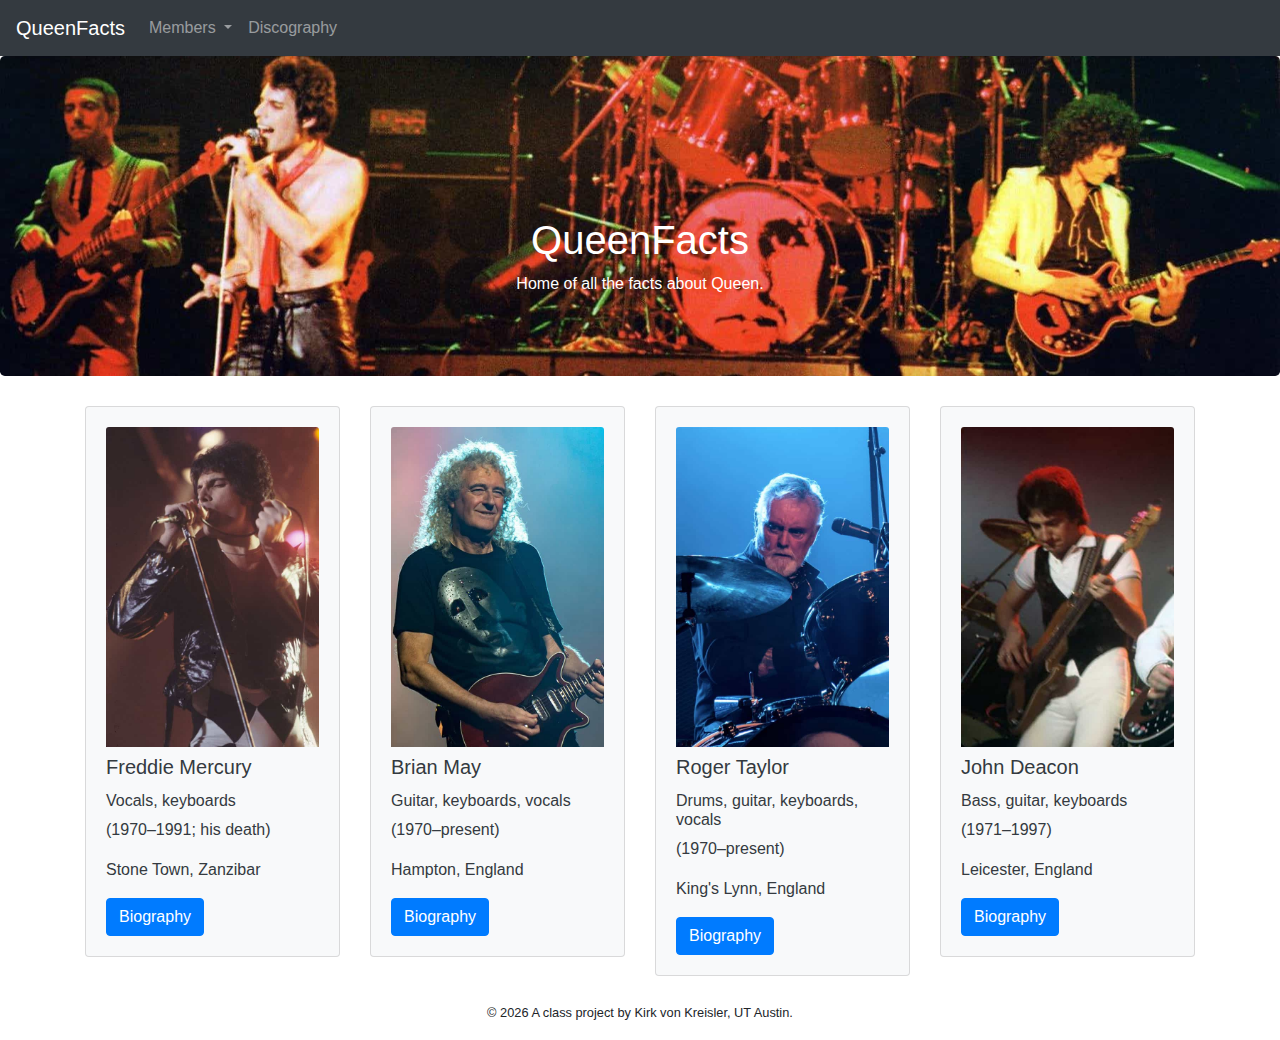
==== commit 2b41899e: "template and HTML work" ====
--- a/docs/index.html
+++ b/docs/index.html
@@ -3,7 +3,7 @@
   <!-- A Intro to Coding for Journalists class project -->
   <head>
     <title>QueenFacts | Home</title>
-    <meta name="description" content="Description.">
+    <meta name="description" content="Home of all the facts about Queen.">
     <meta charset="utf-8">
     <meta http-equiv="X-UA-Compatible" content="IE=edge"/>
     <meta name="viewport" content="width=device-width, initial-scale=1, maximum-scale=1">
@@ -19,70 +19,83 @@
     <ul class="navbar-nav">
       <li class="nav-item dropdown">
         <a class="nav-link dropdown-toggle" href="#" id="navbarDropdownMenuLink" role="button" data-toggle="dropdown" aria-haspopup="true" aria-expanded="false">
-          Library books
+          Members
         </a>
         <div class="dropdown-menu" aria-labelledby="navbarDropdownMenuLink">
           
-          <a class="dropdown-item" href="books/the-clown.html">The Clown</a>
+          <a class="dropdown-item" href="members/freddie-mercury.html">Freddie Mercury</a>
           
-          <a class="dropdown-item" href="books/the-shipping-news.html">The Shipping News</a>
+          <a class="dropdown-item" href="members/brian-may.html">Brian May</a>
           
-          <a class="dropdown-item" href="books/the-hearing-trumpet.html">The Hearing Trumpet</a>
+          <a class="dropdown-item" href="members/roger-taylor.html">Roger Taylor</a>
+          
+          <a class="dropdown-item" href="members/john-deacon.html">John Deacon</a>
           
         </div>
+      </li>
+      <li class="nav-item">
+         <a class="nav-link" href="discography.html">Discography</a>
       </li>
     </ul>
   </div>
 </nav>
     <div class="jumbotron banner text-center">
   <h1>QueenFacts</h1>
-  <p>Description of Website.</p>
+  <p>Home of all the facts about Queen.</p>
 </div>
 
     
 <div class="container">
   <div class="row">
     
-    <div class="col-sm-6 col-lg-4">
+    <div class="col-sm-6 col-lg-3">
       <div class="card bg-light mb-4">
         <div class="card-body text-dark">
+          <img src="img/img-queen/members/freddie-mercury-color.jpg" alt="" class="card-img-top mb-2">
           <h5 class="card-title">Freddie Mercury</h5>
           <h6>Vocals, keyboards</h6>
           <p class="card-text">(1970–1991; his death)</p>
           <p class="card-text">Stone Town, Zanzibar</p>
+          <a class="btn btn-primary" href="members/freddie-mercury.html" role="button">Biography</a>
         </div>
       </div>
     </div>
     
-    <div class="col-sm-6 col-lg-4">
+    <div class="col-sm-6 col-lg-3">
       <div class="card bg-light mb-4">
         <div class="card-body text-dark">
+          <img src="img/img-queen/members/brian-may-color.jpg" alt="" class="card-img-top mb-2">
           <h5 class="card-title">Brian May</h5>
           <h6>Guitar, keyboards, vocals</h6>
           <p class="card-text">(1970–present)</p>
           <p class="card-text">Hampton, England</p>
+          <a class="btn btn-primary" href="members/brian-may.html" role="button">Biography</a>
         </div>
       </div>
     </div>
     
-    <div class="col-sm-6 col-lg-4">
+    <div class="col-sm-6 col-lg-3">
       <div class="card bg-light mb-4">
         <div class="card-body text-dark">
+          <img src="img/img-queen/members/roger-taylor-color.jpg" alt="" class="card-img-top mb-2">
           <h5 class="card-title">Roger Taylor</h5>
           <h6>Drums, guitar, keyboards, vocals</h6>
           <p class="card-text">(1970–present)</p>
           <p class="card-text">King&#39;s Lynn, England</p>
+          <a class="btn btn-primary" href="members/roger-taylor.html" role="button">Biography</a>
         </div>
       </div>
     </div>
     
-    <div class="col-sm-6 col-lg-4">
+    <div class="col-sm-6 col-lg-3">
       <div class="card bg-light mb-4">
         <div class="card-body text-dark">
+          <img src="img/img-queen/members/john-deacon-color.jpg" alt="" class="card-img-top mb-2">
           <h5 class="card-title">John Deacon</h5>
           <h6>Bass, guitar, keyboards</h6>
           <p class="card-text">(1971–1997)</p>
           <p class="card-text">Leicester, England</p>
+          <a class="btn btn-primary" href="members/john-deacon.html" role="button">Biography</a>
         </div>
       </div>
     </div>
@@ -94,7 +107,7 @@
     <footer>
 <p id="legal" class="center-block text-center">
   <small>&copy; <span class="copyright-year"></span>
-  A class project by First Last.
+  A class project by Kirk von Kreisler, UT Austin.
 </p>
 </footer>
 
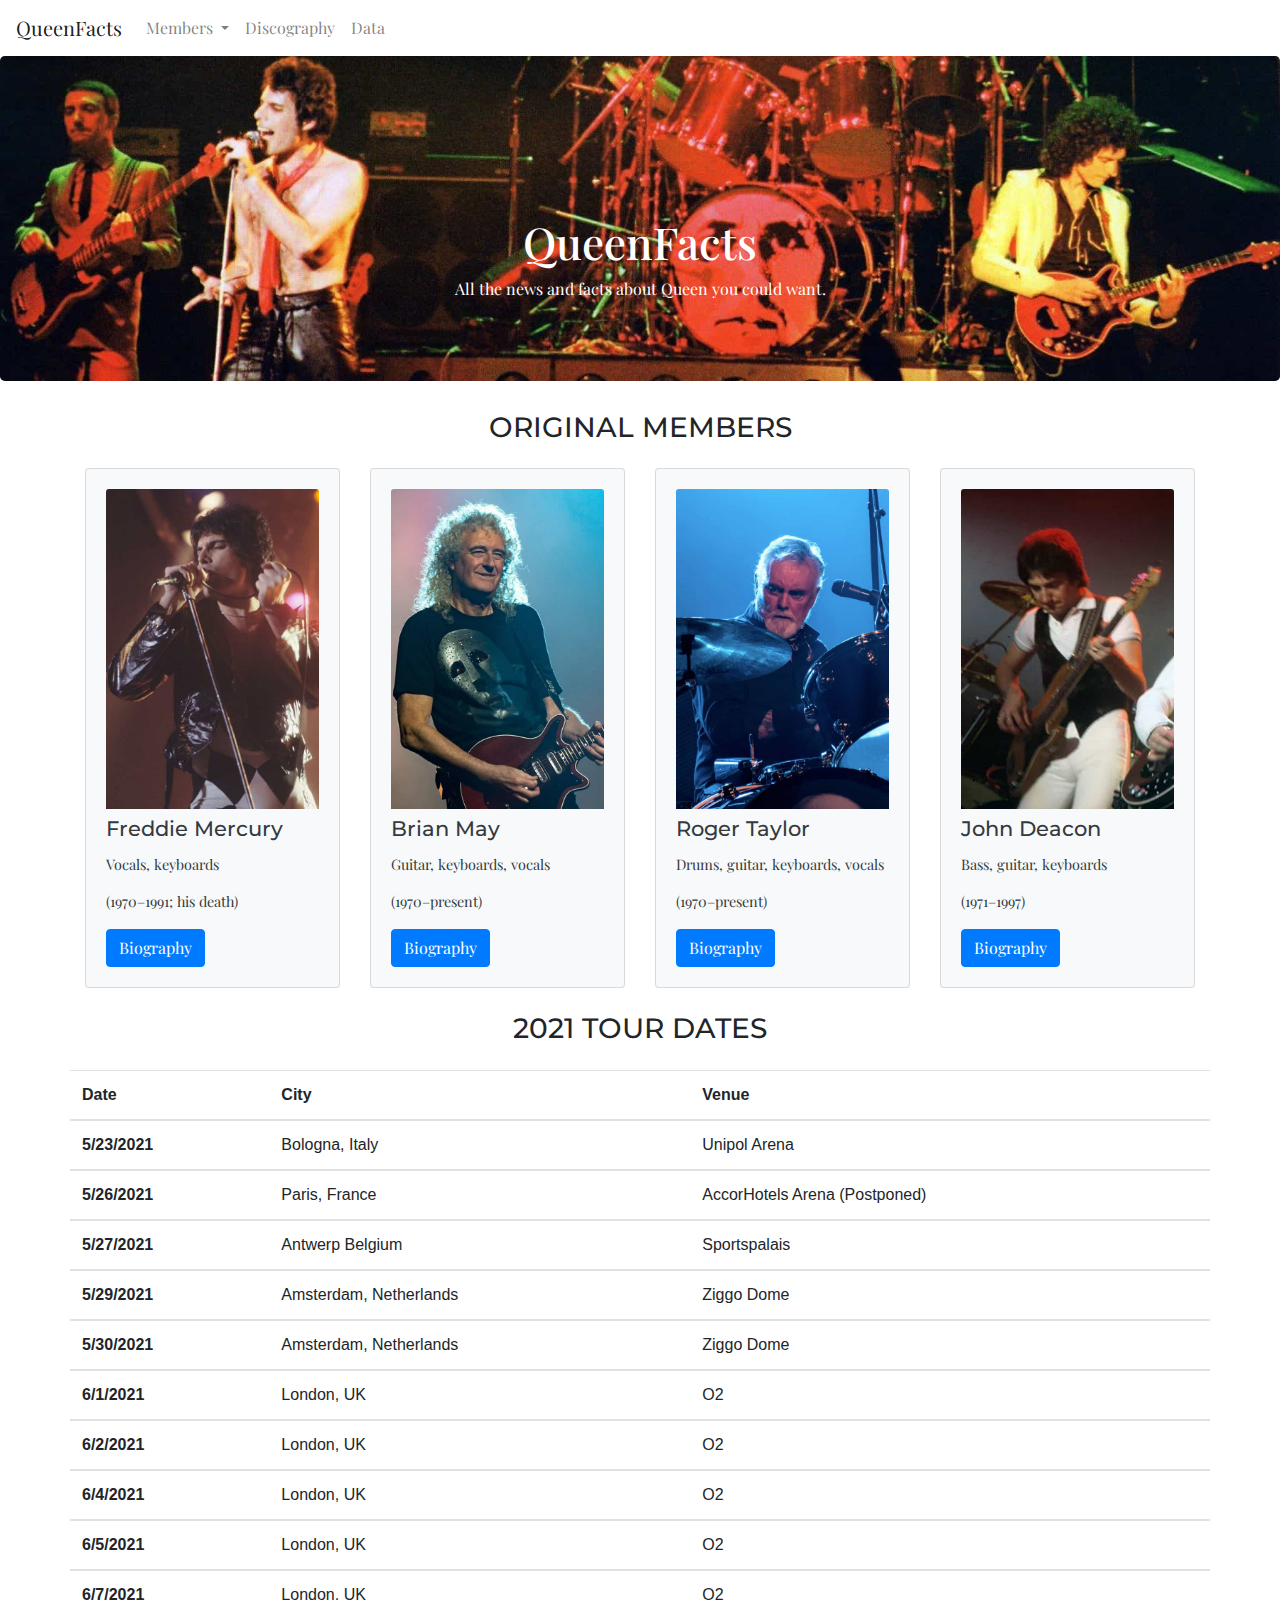
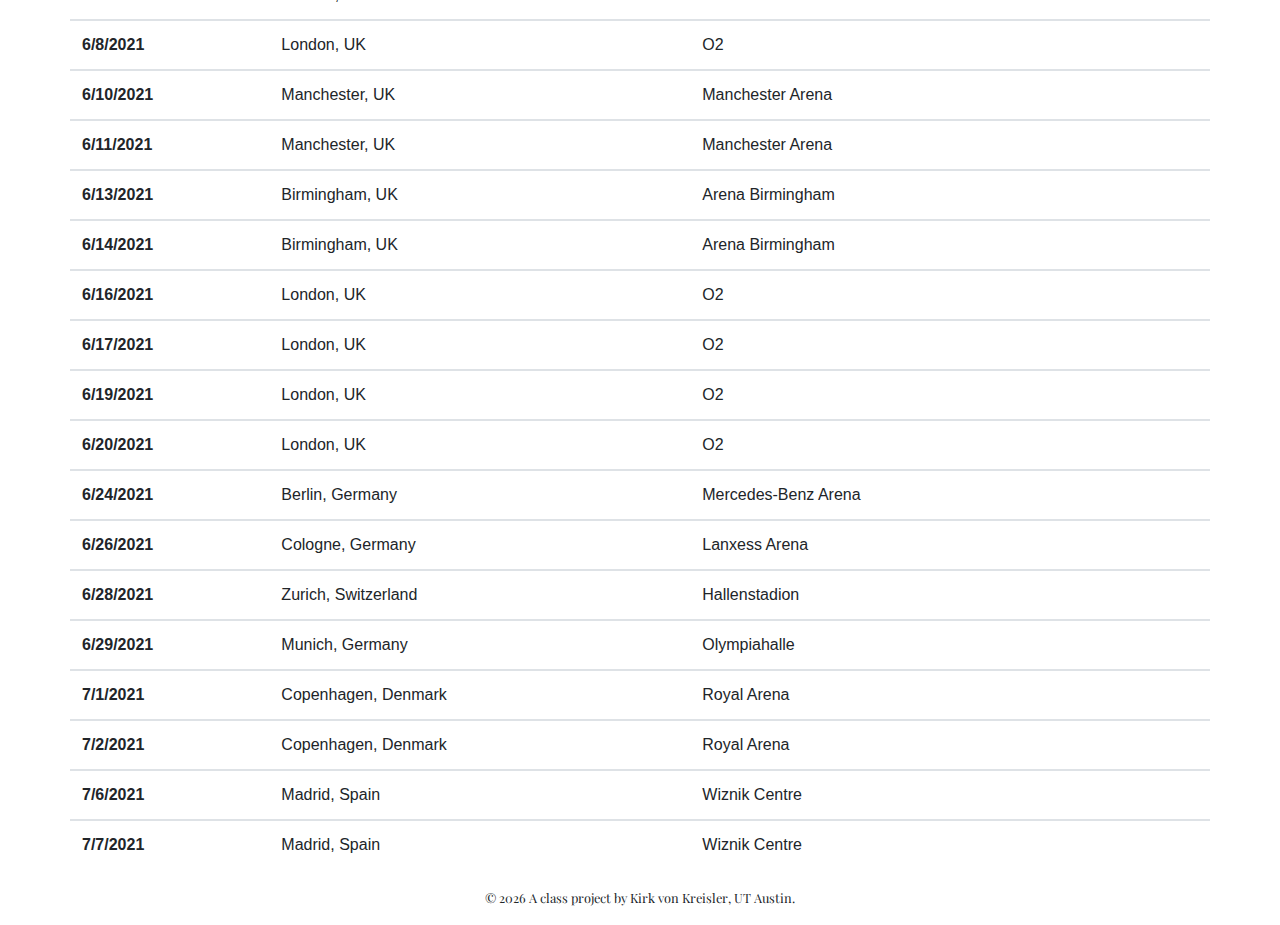
==== commit 436a8322: "updates to scss" ====
--- a/docs/index.html
+++ b/docs/index.html
@@ -8,9 +8,11 @@
     <meta http-equiv="X-UA-Compatible" content="IE=edge"/>
     <meta name="viewport" content="width=device-width, initial-scale=1, maximum-scale=1">
     <link rel="stylesheet" href="css/main.css">
+    <link rel="preconnect" href="https://fonts.gstatic.com">
+    <link href="https://fonts.googleapis.com/css2?family=Montserrat:wght@400;600;700&family=Playfair+Display:wght@400;500&display=swap" rel="stylesheet">
   </head>
   <body>
-    <nav class="navbar navbar-expand-lg navbar-dark bg-dark">
+    <nav class="navbar navbar-expand-lg navbar-light">
   <a class="navbar-brand" href="index.html">QueenFacts</a>
   <button class="navbar-toggler" type="button" data-toggle="collapse" data-target="#navbarNavDropdown" aria-controls="navbarNavDropdown" aria-expanded="false" aria-label="Toggle navigation">
     <span class="navbar-toggler-icon"></span>
@@ -36,26 +38,34 @@
       <li class="nav-item">
          <a class="nav-link" href="discography.html">Discography</a>
       </li>
+      <li class="nav-item">
+         <a class="nav-link" href="data.html">Data</a>
+      </li>
     </ul>
   </div>
 </nav>
     <div class="jumbotron banner text-center">
-  <h1>QueenFacts</h1>
-  <p>Home of all the facts about Queen.</p>
+  <h1 class="jumbotron-title">QueenFacts</h1>
+  <p>All the news and facts about Queen you could want.</p>
+  <p></p>
 </div>
 
     
 <div class="container">
+  <div class="row">
+    <div class="col text-center mb-3">
+      <h3>ORIGINAL MEMBERS</h3>
+    </div>
+  </div>
   <div class="row">
     
     <div class="col-sm-6 col-lg-3">
       <div class="card bg-light mb-4">
         <div class="card-body text-dark">
           <img src="img/img-queen/members/freddie-mercury-color.jpg" alt="" class="card-img-top mb-2">
-          <h5 class="card-title">Freddie Mercury</h5>
-          <h6>Vocals, keyboards</h6>
+          <h4 class="card-title">Freddie Mercury</h5>
+          <p class="card-text">Vocals, keyboards</p>
           <p class="card-text">(1970–1991; his death)</p>
-          <p class="card-text">Stone Town, Zanzibar</p>
           <a class="btn btn-primary" href="members/freddie-mercury.html" role="button">Biography</a>
         </div>
       </div>
@@ -65,10 +75,9 @@
       <div class="card bg-light mb-4">
         <div class="card-body text-dark">
           <img src="img/img-queen/members/brian-may-color.jpg" alt="" class="card-img-top mb-2">
-          <h5 class="card-title">Brian May</h5>
-          <h6>Guitar, keyboards, vocals</h6>
+          <h4 class="card-title">Brian May</h5>
+          <p class="card-text">Guitar, keyboards, vocals</p>
           <p class="card-text">(1970–present)</p>
-          <p class="card-text">Hampton, England</p>
           <a class="btn btn-primary" href="members/brian-may.html" role="button">Biography</a>
         </div>
       </div>
@@ -78,10 +87,9 @@
       <div class="card bg-light mb-4">
         <div class="card-body text-dark">
           <img src="img/img-queen/members/roger-taylor-color.jpg" alt="" class="card-img-top mb-2">
-          <h5 class="card-title">Roger Taylor</h5>
-          <h6>Drums, guitar, keyboards, vocals</h6>
+          <h4 class="card-title">Roger Taylor</h5>
+          <p class="card-text">Drums, guitar, keyboards, vocals</p>
           <p class="card-text">(1970–present)</p>
-          <p class="card-text">King&#39;s Lynn, England</p>
           <a class="btn btn-primary" href="members/roger-taylor.html" role="button">Biography</a>
         </div>
       </div>
@@ -91,21 +99,253 @@
       <div class="card bg-light mb-4">
         <div class="card-body text-dark">
           <img src="img/img-queen/members/john-deacon-color.jpg" alt="" class="card-img-top mb-2">
-          <h5 class="card-title">John Deacon</h5>
-          <h6>Bass, guitar, keyboards</h6>
+          <h4 class="card-title">John Deacon</h5>
+          <p class="card-text">Bass, guitar, keyboards</p>
           <p class="card-text">(1971–1997)</p>
-          <p class="card-text">Leicester, England</p>
           <a class="btn btn-primary" href="members/john-deacon.html" role="button">Biography</a>
         </div>
       </div>
     </div>
     
   </div>
+  <div class="row">
+    <div class="col text-center mb-3">
+      <h3>2021 TOUR DATES</h3>
+    </div>
+  </div>
+  <div class="row">
+    <table class="table">
+      <thead>
+        <tr>
+          <th scope="col">Date</th>
+          <th scope="col">City</th>
+          <th scope="col">Venue</th>
+        </tr>
+      </thead>
+      
+      <tbody>
+        <tr>
+          <th scope="row">5/23/2021</th>
+          <td>Bologna, Italy</td>
+          <td>Unipol Arena</td>
+        </tr>
+      </tbody>
+      
+      <tbody>
+        <tr>
+          <th scope="row">5/26/2021</th>
+          <td>Paris, France</td>
+          <td>AccorHotels Arena (Postponed)</td>
+        </tr>
+      </tbody>
+      
+      <tbody>
+        <tr>
+          <th scope="row">5/27/2021</th>
+          <td>Antwerp Belgium</td>
+          <td>Sportspalais</td>
+        </tr>
+      </tbody>
+      
+      <tbody>
+        <tr>
+          <th scope="row">5/29/2021</th>
+          <td>Amsterdam, Netherlands</td>
+          <td>Ziggo Dome</td>
+        </tr>
+      </tbody>
+      
+      <tbody>
+        <tr>
+          <th scope="row">5/30/2021</th>
+          <td>Amsterdam, Netherlands</td>
+          <td>Ziggo Dome</td>
+        </tr>
+      </tbody>
+      
+      <tbody>
+        <tr>
+          <th scope="row">6/1/2021</th>
+          <td>London, UK</td>
+          <td>O2</td>
+        </tr>
+      </tbody>
+      
+      <tbody>
+        <tr>
+          <th scope="row">6/2/2021</th>
+          <td>London, UK</td>
+          <td>O2</td>
+        </tr>
+      </tbody>
+      
+      <tbody>
+        <tr>
+          <th scope="row">6/4/2021</th>
+          <td>London, UK</td>
+          <td>O2</td>
+        </tr>
+      </tbody>
+      
+      <tbody>
+        <tr>
+          <th scope="row">6/5/2021</th>
+          <td>London, UK</td>
+          <td>O2</td>
+        </tr>
+      </tbody>
+      
+      <tbody>
+        <tr>
+          <th scope="row">6/7/2021</th>
+          <td>London, UK</td>
+          <td>O2</td>
+        </tr>
+      </tbody>
+      
+      <tbody>
+        <tr>
+          <th scope="row">6/8/2021</th>
+          <td>London, UK</td>
+          <td>O2</td>
+        </tr>
+      </tbody>
+      
+      <tbody>
+        <tr>
+          <th scope="row">6/10/2021</th>
+          <td>Manchester, UK</td>
+          <td>Manchester Arena</td>
+        </tr>
+      </tbody>
+      
+      <tbody>
+        <tr>
+          <th scope="row">6/11/2021</th>
+          <td>Manchester, UK</td>
+          <td>Manchester Arena</td>
+        </tr>
+      </tbody>
+      
+      <tbody>
+        <tr>
+          <th scope="row">6/13/2021</th>
+          <td>Birmingham, UK</td>
+          <td>Arena Birmingham</td>
+        </tr>
+      </tbody>
+      
+      <tbody>
+        <tr>
+          <th scope="row">6/14/2021</th>
+          <td>Birmingham, UK</td>
+          <td>Arena Birmingham</td>
+        </tr>
+      </tbody>
+      
+      <tbody>
+        <tr>
+          <th scope="row">6/16/2021</th>
+          <td>London, UK</td>
+          <td>O2</td>
+        </tr>
+      </tbody>
+      
+      <tbody>
+        <tr>
+          <th scope="row">6/17/2021</th>
+          <td>London, UK</td>
+          <td>O2</td>
+        </tr>
+      </tbody>
+      
+      <tbody>
+        <tr>
+          <th scope="row">6/19/2021</th>
+          <td>London, UK</td>
+          <td>O2</td>
+        </tr>
+      </tbody>
+      
+      <tbody>
+        <tr>
+          <th scope="row">6/20/2021</th>
+          <td>London, UK</td>
+          <td>O2</td>
+        </tr>
+      </tbody>
+      
+      <tbody>
+        <tr>
+          <th scope="row">6/24/2021</th>
+          <td>Berlin, Germany</td>
+          <td>Mercedes-Benz Arena</td>
+        </tr>
+      </tbody>
+      
+      <tbody>
+        <tr>
+          <th scope="row">6/26/2021</th>
+          <td>Cologne, Germany</td>
+          <td>Lanxess Arena</td>
+        </tr>
+      </tbody>
+      
+      <tbody>
+        <tr>
+          <th scope="row">6/28/2021</th>
+          <td>Zurich, Switzerland</td>
+          <td>Hallenstadion</td>
+        </tr>
+      </tbody>
+      
+      <tbody>
+        <tr>
+          <th scope="row">6/29/2021</th>
+          <td>Munich, Germany</td>
+          <td>Olympiahalle</td>
+        </tr>
+      </tbody>
+      
+      <tbody>
+        <tr>
+          <th scope="row">7/1/2021</th>
+          <td>Copenhagen, Denmark</td>
+          <td>Royal Arena</td>
+        </tr>
+      </tbody>
+      
+      <tbody>
+        <tr>
+          <th scope="row">7/2/2021</th>
+          <td>Copenhagen, Denmark</td>
+          <td>Royal Arena</td>
+        </tr>
+      </tbody>
+      
+      <tbody>
+        <tr>
+          <th scope="row">7/6/2021</th>
+          <td>Madrid, Spain</td>
+          <td>Wiznik Centre</td>
+        </tr>
+      </tbody>
+      
+      <tbody>
+        <tr>
+          <th scope="row">7/7/2021</th>
+          <td>Madrid, Spain</td>
+          <td>Wiznik Centre</td>
+        </tr>
+      </tbody>
+      
+    </table>
+  </div>
 </div>
 
 
     <footer>
-<p id="legal" class="center-block text-center">
+<p id="legal" class="footer center-block text-center">
   <small>&copy; <span class="copyright-year"></span>
   A class project by Kirk von Kreisler, UT Austin.
 </p>
--- a/docs/css/main.css
+++ b/docs/css/main.css
@@ -3,5 +3,5 @@
  * Copyright 2011-2020 The Bootstrap Authors
  * Copyright 2011-2020 Twitter, Inc.
  * Licensed under MIT (https://github.com/twbs/bootstrap/blob/main/LICENSE)
- */:root{--blue:#007bff;--indigo:#6610f2;--purple:#6f42c1;--pink:#e83e8c;--red:#dc3545;--orange:#fd7e14;--yellow:#ffc107;--green:#28a745;--teal:#20c997;--cyan:#17a2b8;--white:#fff;--gray:#6c757d;--gray-dark:#343a40;--primary:#007bff;--secondary:#6c757d;--success:#28a745;--info:#17a2b8;--warning:#ffc107;--danger:#dc3545;--light:#f8f9fa;--dark:#343a40;--breakpoint-xs:0;--breakpoint-sm:576px;--breakpoint-md:768px;--breakpoint-lg:992px;--breakpoint-xl:1200px;--font-family-sans-serif:-apple-system,BlinkMacSystemFont,"Segoe UI",Roboto,"Helvetica Neue",Arial,"Noto Sans",sans-serif,"Apple Color Emoji","Segoe UI Emoji","Segoe UI Symbol","Noto Color Emoji";--font-family-monospace:SFMono-Regular,Menlo,Monaco,Consolas,"Liberation Mono","Courier New",monospace}*,:after,:before{box-sizing:border-box}html{font-family:sans-serif;line-height:1.15;-webkit-text-size-adjust:100%;-webkit-tap-highlight-color:rgba(0,0,0,0)}article,aside,figcaption,figure,footer,header,hgroup,main,nav,section{display:block}body{margin:0;font-family:-apple-system,BlinkMacSystemFont,Segoe UI,Roboto,Helvetica Neue,Arial,Noto Sans,sans-serif,Apple Color Emoji,Segoe UI Emoji,Segoe UI Symbol,Noto Color Emoji;font-size:1rem;font-weight:400;line-height:1.5;color:#212529;text-align:left;background-color:#fff}[tabindex="-1"]:focus:not(:focus-visible){outline:0!important}hr{box-sizing:content-box;height:0;overflow:visible}h1,h2,h3,h4,h5,h6{margin-top:0;margin-bottom:.5rem}p{margin-top:0;margin-bottom:1rem}abbr[data-original-title],abbr[title]{text-decoration:underline;-webkit-text-decoration:underline dotted;-moz-text-decoration:underline dotted;text-decoration:underline dotted;cursor:help;border-bottom:0;-webkit-text-decoration-skip-ink:none;text-decoration-skip-ink:none}address{font-style:normal;line-height:inherit}address,dl,ol,ul{margin-bottom:1rem}dl,ol,ul{margin-top:0}ol ol,ol ul,ul ol,ul ul{margin-bottom:0}dt{font-weight:700}dd{margin-bottom:.5rem;margin-left:0}blockquote{margin:0 0 1rem}b,strong{font-weight:bolder}small{font-size:80%}sub,sup{position:relative;font-size:75%;line-height:0;vertical-align:baseline}sub{bottom:-.25em}sup{top:-.5em}a{color:#007bff;text-decoration:none;background-color:transparent}a:hover{color:#0056b3;text-decoration:underline}a:not([href]):not([class]){color:inherit;text-decoration:none}a:not([href]):not([class]):hover{color:inherit;text-decoration:none}code,kbd,pre,samp{font-family:SFMono-Regular,Menlo,Monaco,Consolas,Liberation Mono,Courier New,monospace;font-size:1em}pre{margin-top:0;margin-bottom:1rem;overflow:auto;-ms-overflow-style:scrollbar}figure{margin:0 0 1rem}img{border-style:none}img,svg{vertical-align:middle}svg{overflow:hidden}table{border-collapse:collapse}caption{padding-top:.75rem;padding-bottom:.75rem;color:#6c757d;text-align:left;caption-side:bottom}th{text-align:inherit}label{display:inline-block;margin-bottom:.5rem}button{border-radius:0}button:focus{outline:1px dotted;outline:5px auto -webkit-focus-ring-color}button,input,optgroup,select,textarea{margin:0;font-family:inherit;font-size:inherit;line-height:inherit}button,input{overflow:visible}button,select{text-transform:none}[role=button]{cursor:pointer}select{word-wrap:normal}[type=button],[type=reset],[type=submit],button{-webkit-appearance:button}[type=button]:not(:disabled),[type=reset]:not(:disabled),[type=submit]:not(:disabled),button:not(:disabled){cursor:pointer}[type=button]::-moz-focus-inner,[type=reset]::-moz-focus-inner,[type=submit]::-moz-focus-inner,button::-moz-focus-inner{padding:0;border-style:none}input[type=checkbox],input[type=radio]{box-sizing:border-box;padding:0}textarea{overflow:auto;resize:vertical}fieldset{min-width:0;padding:0;margin:0;border:0}legend{display:block;width:100%;max-width:100%;padding:0;margin-bottom:.5rem;font-size:1.5rem;line-height:inherit;color:inherit;white-space:normal}progress{vertical-align:baseline}[type=number]::-webkit-inner-spin-button,[type=number]::-webkit-outer-spin-button{height:auto}[type=search]{outline-offset:-2px;-webkit-appearance:none}[type=search]::-webkit-search-decoration{-webkit-appearance:none}::-webkit-file-upload-button{font:inherit;-webkit-appearance:button}output{display:inline-block}summary{display:list-item;cursor:pointer}template{display:none}[hidden]{display:none!important}.h1,.h2,.h3,.h4,.h5,.h6,h1,h2,h3,h4,h5,h6{margin-bottom:.5rem;font-weight:500;line-height:1.2}.h1,h1{font-size:2.5rem}.h2,h2{font-size:2rem}.h3,h3{font-size:1.75rem}.h4,h4{font-size:1.5rem}.h5,h5{font-size:1.25rem}.h6,h6{font-size:1rem}.lead{font-size:1.25rem;font-weight:300}.display-1{font-size:6rem}.display-1,.display-2{font-weight:300;line-height:1.2}.display-2{font-size:5.5rem}.display-3{font-size:4.5rem}.display-3,.display-4{font-weight:300;line-height:1.2}.display-4{font-size:3.5rem}hr{margin-top:1rem;margin-bottom:1rem;border:0;border-top:1px solid rgba(0,0,0,.1)}.small,small{font-size:80%;font-weight:400}.mark,mark{padding:.2em;background-color:#fcf8e3}.list-inline,.list-unstyled{padding-left:0;list-style:none}.list-inline-item{display:inline-block}.list-inline-item:not(:last-child){margin-right:.5rem}.initialism{font-size:90%;text-transform:uppercase}.blockquote{margin-bottom:1rem;font-size:1.25rem}.blockquote-footer{display:block;font-size:80%;color:#6c757d}.blockquote-footer:before{content:"\2014\00A0"}.img-fluid,.img-thumbnail{max-width:100%;height:auto}.img-thumbnail{padding:.25rem;background-color:#fff;border:1px solid #dee2e6;border-radius:.25rem}.figure{display:inline-block}.figure-img{margin-bottom:.5rem;line-height:1}.figure-caption{font-size:90%;color:#6c757d}code{font-size:87.5%;color:#e83e8c;word-wrap:break-word}a>code{color:inherit}kbd{padding:.2rem .4rem;font-size:87.5%;color:#fff;background-color:#212529;border-radius:.2rem}kbd kbd{padding:0;font-size:100%;font-weight:700}pre{display:block;font-size:87.5%;color:#212529}pre code{font-size:inherit;color:inherit;word-break:normal}.pre-scrollable{max-height:340px;overflow-y:scroll}.container,.container-fluid,.container-lg,.container-md,.container-sm,.container-xl{width:100%;padding-right:15px;padding-left:15px;margin-right:auto;margin-left:auto}@media (min-width:576px){.container,.container-sm{max-width:540px}}@media (min-width:768px){.container,.container-md,.container-sm{max-width:720px}}@media (min-width:992px){.container,.container-lg,.container-md,.container-sm{max-width:960px}}@media (min-width:1200px){.container,.container-lg,.container-md,.container-sm,.container-xl{max-width:1140px}}.row{display:-webkit-flex;display:-ms-flexbox;display:flex;-webkit-flex-wrap:wrap;-ms-flex-wrap:wrap;flex-wrap:wrap;margin-right:-15px;margin-left:-15px}.no-gutters{margin-right:0;margin-left:0}.no-gutters>.col,.no-gutters>[class*=col-]{padding-right:0;padding-left:0}.col,.col-1,.col-2,.col-3,.col-4,.col-5,.col-6,.col-7,.col-8,.col-9,.col-10,.col-11,.col-12,.col-auto,.col-lg,.col-lg-1,.col-lg-2,.col-lg-3,.col-lg-4,.col-lg-5,.col-lg-6,.col-lg-7,.col-lg-8,.col-lg-9,.col-lg-10,.col-lg-11,.col-lg-12,.col-lg-auto,.col-md,.col-md-1,.col-md-2,.col-md-3,.col-md-4,.col-md-5,.col-md-6,.col-md-7,.col-md-8,.col-md-9,.col-md-10,.col-md-11,.col-md-12,.col-md-auto,.col-sm,.col-sm-1,.col-sm-2,.col-sm-3,.col-sm-4,.col-sm-5,.col-sm-6,.col-sm-7,.col-sm-8,.col-sm-9,.col-sm-10,.col-sm-11,.col-sm-12,.col-sm-auto,.col-xl,.col-xl-1,.col-xl-2,.col-xl-3,.col-xl-4,.col-xl-5,.col-xl-6,.col-xl-7,.col-xl-8,.col-xl-9,.col-xl-10,.col-xl-11,.col-xl-12,.col-xl-auto{position:relative;width:100%;padding-right:15px;padding-left:15px}.col{-webkit-flex-basis:0;-ms-flex-preferred-size:0;flex-basis:0;-webkit-flex-grow:1;-ms-flex-positive:1;flex-grow:1;max-width:100%}.row-cols-1>*{-webkit-flex:0 0 100%;-ms-flex:0 0 100%;flex:0 0 100%;max-width:100%}.row-cols-2>*{-webkit-flex:0 0 50%;-ms-flex:0 0 50%;flex:0 0 50%;max-width:50%}.row-cols-3>*{-webkit-flex:0 0 33.33333%;-ms-flex:0 0 33.33333%;flex:0 0 33.33333%;max-width:33.33333%}.row-cols-4>*{-webkit-flex:0 0 25%;-ms-flex:0 0 25%;flex:0 0 25%;max-width:25%}.row-cols-5>*{-webkit-flex:0 0 20%;-ms-flex:0 0 20%;flex:0 0 20%;max-width:20%}.row-cols-6>*{-webkit-flex:0 0 16.66667%;-ms-flex:0 0 16.66667%;flex:0 0 16.66667%;max-width:16.66667%}.col-auto{-webkit-flex:0 0 auto;-ms-flex:0 0 auto;flex:0 0 auto;width:auto;max-width:100%}.col-1{-webkit-flex:0 0 8.33333%;-ms-flex:0 0 8.33333%;flex:0 0 8.33333%;max-width:8.33333%}.col-2{-webkit-flex:0 0 16.66667%;-ms-flex:0 0 16.66667%;flex:0 0 16.66667%;max-width:16.66667%}.col-3{-webkit-flex:0 0 25%;-ms-flex:0 0 25%;flex:0 0 25%;max-width:25%}.col-4{-webkit-flex:0 0 33.33333%;-ms-flex:0 0 33.33333%;flex:0 0 33.33333%;max-width:33.33333%}.col-5{-webkit-flex:0 0 41.66667%;-ms-flex:0 0 41.66667%;flex:0 0 41.66667%;max-width:41.66667%}.col-6{-webkit-flex:0 0 50%;-ms-flex:0 0 50%;flex:0 0 50%;max-width:50%}.col-7{-webkit-flex:0 0 58.33333%;-ms-flex:0 0 58.33333%;flex:0 0 58.33333%;max-width:58.33333%}.col-8{-webkit-flex:0 0 66.66667%;-ms-flex:0 0 66.66667%;flex:0 0 66.66667%;max-width:66.66667%}.col-9{-webkit-flex:0 0 75%;-ms-flex:0 0 75%;flex:0 0 75%;max-width:75%}.col-10{-webkit-flex:0 0 83.33333%;-ms-flex:0 0 83.33333%;flex:0 0 83.33333%;max-width:83.33333%}.col-11{-webkit-flex:0 0 91.66667%;-ms-flex:0 0 91.66667%;flex:0 0 91.66667%;max-width:91.66667%}.col-12{-webkit-flex:0 0 100%;-ms-flex:0 0 100%;flex:0 0 100%;max-width:100%}.order-first{-webkit-order:-1;-ms-flex-order:-1;order:-1}.order-last{-webkit-order:13;-ms-flex-order:13;order:13}.order-0{-webkit-order:0;-ms-flex-order:0;order:0}.order-1{-webkit-order:1;-ms-flex-order:1;order:1}.order-2{-webkit-order:2;-ms-flex-order:2;order:2}.order-3{-webkit-order:3;-ms-flex-order:3;order:3}.order-4{-webkit-order:4;-ms-flex-order:4;order:4}.order-5{-webkit-order:5;-ms-flex-order:5;order:5}.order-6{-webkit-order:6;-ms-flex-order:6;order:6}.order-7{-webkit-order:7;-ms-flex-order:7;order:7}.order-8{-webkit-order:8;-ms-flex-order:8;order:8}.order-9{-webkit-order:9;-ms-flex-order:9;order:9}.order-10{-webkit-order:10;-ms-flex-order:10;order:10}.order-11{-webkit-order:11;-ms-flex-order:11;order:11}.order-12{-webkit-order:12;-ms-flex-order:12;order:12}.offset-1{margin-left:8.33333%}.offset-2{margin-left:16.66667%}.offset-3{margin-left:25%}.offset-4{margin-left:33.33333%}.offset-5{margin-left:41.66667%}.offset-6{margin-left:50%}.offset-7{margin-left:58.33333%}.offset-8{margin-left:66.66667%}.offset-9{margin-left:75%}.offset-10{margin-left:83.33333%}.offset-11{margin-left:91.66667%}@media (min-width:576px){.col-sm{-webkit-flex-basis:0;-ms-flex-preferred-size:0;flex-basis:0;-webkit-flex-grow:1;-ms-flex-positive:1;flex-grow:1;max-width:100%}.row-cols-sm-1>*{-webkit-flex:0 0 100%;-ms-flex:0 0 100%;flex:0 0 100%;max-width:100%}.row-cols-sm-2>*{-webkit-flex:0 0 50%;-ms-flex:0 0 50%;flex:0 0 50%;max-width:50%}.row-cols-sm-3>*{-webkit-flex:0 0 33.33333%;-ms-flex:0 0 33.33333%;flex:0 0 33.33333%;max-width:33.33333%}.row-cols-sm-4>*{-webkit-flex:0 0 25%;-ms-flex:0 0 25%;flex:0 0 25%;max-width:25%}.row-cols-sm-5>*{-webkit-flex:0 0 20%;-ms-flex:0 0 20%;flex:0 0 20%;max-width:20%}.row-cols-sm-6>*{-webkit-flex:0 0 16.66667%;-ms-flex:0 0 16.66667%;flex:0 0 16.66667%;max-width:16.66667%}.col-sm-auto{-webkit-flex:0 0 auto;-ms-flex:0 0 auto;flex:0 0 auto;width:auto;max-width:100%}.col-sm-1{-webkit-flex:0 0 8.33333%;-ms-flex:0 0 8.33333%;flex:0 0 8.33333%;max-width:8.33333%}.col-sm-2{-webkit-flex:0 0 16.66667%;-ms-flex:0 0 16.66667%;flex:0 0 16.66667%;max-width:16.66667%}.col-sm-3{-webkit-flex:0 0 25%;-ms-flex:0 0 25%;flex:0 0 25%;max-width:25%}.col-sm-4{-webkit-flex:0 0 33.33333%;-ms-flex:0 0 33.33333%;flex:0 0 33.33333%;max-width:33.33333%}.col-sm-5{-webkit-flex:0 0 41.66667%;-ms-flex:0 0 41.66667%;flex:0 0 41.66667%;max-width:41.66667%}.col-sm-6{-webkit-flex:0 0 50%;-ms-flex:0 0 50%;flex:0 0 50%;max-width:50%}.col-sm-7{-webkit-flex:0 0 58.33333%;-ms-flex:0 0 58.33333%;flex:0 0 58.33333%;max-width:58.33333%}.col-sm-8{-webkit-flex:0 0 66.66667%;-ms-flex:0 0 66.66667%;flex:0 0 66.66667%;max-width:66.66667%}.col-sm-9{-webkit-flex:0 0 75%;-ms-flex:0 0 75%;flex:0 0 75%;max-width:75%}.col-sm-10{-webkit-flex:0 0 83.33333%;-ms-flex:0 0 83.33333%;flex:0 0 83.33333%;max-width:83.33333%}.col-sm-11{-webkit-flex:0 0 91.66667%;-ms-flex:0 0 91.66667%;flex:0 0 91.66667%;max-width:91.66667%}.col-sm-12{-webkit-flex:0 0 100%;-ms-flex:0 0 100%;flex:0 0 100%;max-width:100%}.order-sm-first{-webkit-order:-1;-ms-flex-order:-1;order:-1}.order-sm-last{-webkit-order:13;-ms-flex-order:13;order:13}.order-sm-0{-webkit-order:0;-ms-flex-order:0;order:0}.order-sm-1{-webkit-order:1;-ms-flex-order:1;order:1}.order-sm-2{-webkit-order:2;-ms-flex-order:2;order:2}.order-sm-3{-webkit-order:3;-ms-flex-order:3;order:3}.order-sm-4{-webkit-order:4;-ms-flex-order:4;order:4}.order-sm-5{-webkit-order:5;-ms-flex-order:5;order:5}.order-sm-6{-webkit-order:6;-ms-flex-order:6;order:6}.order-sm-7{-webkit-order:7;-ms-flex-order:7;order:7}.order-sm-8{-webkit-order:8;-ms-flex-order:8;order:8}.order-sm-9{-webkit-order:9;-ms-flex-order:9;order:9}.order-sm-10{-webkit-order:10;-ms-flex-order:10;order:10}.order-sm-11{-webkit-order:11;-ms-flex-order:11;order:11}.order-sm-12{-webkit-order:12;-ms-flex-order:12;order:12}.offset-sm-0{margin-left:0}.offset-sm-1{margin-left:8.33333%}.offset-sm-2{margin-left:16.66667%}.offset-sm-3{margin-left:25%}.offset-sm-4{margin-left:33.33333%}.offset-sm-5{margin-left:41.66667%}.offset-sm-6{margin-left:50%}.offset-sm-7{margin-left:58.33333%}.offset-sm-8{margin-left:66.66667%}.offset-sm-9{margin-left:75%}.offset-sm-10{margin-left:83.33333%}.offset-sm-11{margin-left:91.66667%}}@media (min-width:768px){.col-md{-webkit-flex-basis:0;-ms-flex-preferred-size:0;flex-basis:0;-webkit-flex-grow:1;-ms-flex-positive:1;flex-grow:1;max-width:100%}.row-cols-md-1>*{-webkit-flex:0 0 100%;-ms-flex:0 0 100%;flex:0 0 100%;max-width:100%}.row-cols-md-2>*{-webkit-flex:0 0 50%;-ms-flex:0 0 50%;flex:0 0 50%;max-width:50%}.row-cols-md-3>*{-webkit-flex:0 0 33.33333%;-ms-flex:0 0 33.33333%;flex:0 0 33.33333%;max-width:33.33333%}.row-cols-md-4>*{-webkit-flex:0 0 25%;-ms-flex:0 0 25%;flex:0 0 25%;max-width:25%}.row-cols-md-5>*{-webkit-flex:0 0 20%;-ms-flex:0 0 20%;flex:0 0 20%;max-width:20%}.row-cols-md-6>*{-webkit-flex:0 0 16.66667%;-ms-flex:0 0 16.66667%;flex:0 0 16.66667%;max-width:16.66667%}.col-md-auto{-webkit-flex:0 0 auto;-ms-flex:0 0 auto;flex:0 0 auto;width:auto;max-width:100%}.col-md-1{-webkit-flex:0 0 8.33333%;-ms-flex:0 0 8.33333%;flex:0 0 8.33333%;max-width:8.33333%}.col-md-2{-webkit-flex:0 0 16.66667%;-ms-flex:0 0 16.66667%;flex:0 0 16.66667%;max-width:16.66667%}.col-md-3{-webkit-flex:0 0 25%;-ms-flex:0 0 25%;flex:0 0 25%;max-width:25%}.col-md-4{-webkit-flex:0 0 33.33333%;-ms-flex:0 0 33.33333%;flex:0 0 33.33333%;max-width:33.33333%}.col-md-5{-webkit-flex:0 0 41.66667%;-ms-flex:0 0 41.66667%;flex:0 0 41.66667%;max-width:41.66667%}.col-md-6{-webkit-flex:0 0 50%;-ms-flex:0 0 50%;flex:0 0 50%;max-width:50%}.col-md-7{-webkit-flex:0 0 58.33333%;-ms-flex:0 0 58.33333%;flex:0 0 58.33333%;max-width:58.33333%}.col-md-8{-webkit-flex:0 0 66.66667%;-ms-flex:0 0 66.66667%;flex:0 0 66.66667%;max-width:66.66667%}.col-md-9{-webkit-flex:0 0 75%;-ms-flex:0 0 75%;flex:0 0 75%;max-width:75%}.col-md-10{-webkit-flex:0 0 83.33333%;-ms-flex:0 0 83.33333%;flex:0 0 83.33333%;max-width:83.33333%}.col-md-11{-webkit-flex:0 0 91.66667%;-ms-flex:0 0 91.66667%;flex:0 0 91.66667%;max-width:91.66667%}.col-md-12{-webkit-flex:0 0 100%;-ms-flex:0 0 100%;flex:0 0 100%;max-width:100%}.order-md-first{-webkit-order:-1;-ms-flex-order:-1;order:-1}.order-md-last{-webkit-order:13;-ms-flex-order:13;order:13}.order-md-0{-webkit-order:0;-ms-flex-order:0;order:0}.order-md-1{-webkit-order:1;-ms-flex-order:1;order:1}.order-md-2{-webkit-order:2;-ms-flex-order:2;order:2}.order-md-3{-webkit-order:3;-ms-flex-order:3;order:3}.order-md-4{-webkit-order:4;-ms-flex-order:4;order:4}.order-md-5{-webkit-order:5;-ms-flex-order:5;order:5}.order-md-6{-webkit-order:6;-ms-flex-order:6;order:6}.order-md-7{-webkit-order:7;-ms-flex-order:7;order:7}.order-md-8{-webkit-order:8;-ms-flex-order:8;order:8}.order-md-9{-webkit-order:9;-ms-flex-order:9;order:9}.order-md-10{-webkit-order:10;-ms-flex-order:10;order:10}.order-md-11{-webkit-order:11;-ms-flex-order:11;order:11}.order-md-12{-webkit-order:12;-ms-flex-order:12;order:12}.offset-md-0{margin-left:0}.offset-md-1{margin-left:8.33333%}.offset-md-2{margin-left:16.66667%}.offset-md-3{margin-left:25%}.offset-md-4{margin-left:33.33333%}.offset-md-5{margin-left:41.66667%}.offset-md-6{margin-left:50%}.offset-md-7{margin-left:58.33333%}.offset-md-8{margin-left:66.66667%}.offset-md-9{margin-left:75%}.offset-md-10{margin-left:83.33333%}.offset-md-11{margin-left:91.66667%}}@media (min-width:992px){.col-lg{-webkit-flex-basis:0;-ms-flex-preferred-size:0;flex-basis:0;-webkit-flex-grow:1;-ms-flex-positive:1;flex-grow:1;max-width:100%}.row-cols-lg-1>*{-webkit-flex:0 0 100%;-ms-flex:0 0 100%;flex:0 0 100%;max-width:100%}.row-cols-lg-2>*{-webkit-flex:0 0 50%;-ms-flex:0 0 50%;flex:0 0 50%;max-width:50%}.row-cols-lg-3>*{-webkit-flex:0 0 33.33333%;-ms-flex:0 0 33.33333%;flex:0 0 33.33333%;max-width:33.33333%}.row-cols-lg-4>*{-webkit-flex:0 0 25%;-ms-flex:0 0 25%;flex:0 0 25%;max-width:25%}.row-cols-lg-5>*{-webkit-flex:0 0 20%;-ms-flex:0 0 20%;flex:0 0 20%;max-width:20%}.row-cols-lg-6>*{-webkit-flex:0 0 16.66667%;-ms-flex:0 0 16.66667%;flex:0 0 16.66667%;max-width:16.66667%}.col-lg-auto{-webkit-flex:0 0 auto;-ms-flex:0 0 auto;flex:0 0 auto;width:auto;max-width:100%}.col-lg-1{-webkit-flex:0 0 8.33333%;-ms-flex:0 0 8.33333%;flex:0 0 8.33333%;max-width:8.33333%}.col-lg-2{-webkit-flex:0 0 16.66667%;-ms-flex:0 0 16.66667%;flex:0 0 16.66667%;max-width:16.66667%}.col-lg-3{-webkit-flex:0 0 25%;-ms-flex:0 0 25%;flex:0 0 25%;max-width:25%}.col-lg-4{-webkit-flex:0 0 33.33333%;-ms-flex:0 0 33.33333%;flex:0 0 33.33333%;max-width:33.33333%}.col-lg-5{-webkit-flex:0 0 41.66667%;-ms-flex:0 0 41.66667%;flex:0 0 41.66667%;max-width:41.66667%}.col-lg-6{-webkit-flex:0 0 50%;-ms-flex:0 0 50%;flex:0 0 50%;max-width:50%}.col-lg-7{-webkit-flex:0 0 58.33333%;-ms-flex:0 0 58.33333%;flex:0 0 58.33333%;max-width:58.33333%}.col-lg-8{-webkit-flex:0 0 66.66667%;-ms-flex:0 0 66.66667%;flex:0 0 66.66667%;max-width:66.66667%}.col-lg-9{-webkit-flex:0 0 75%;-ms-flex:0 0 75%;flex:0 0 75%;max-width:75%}.col-lg-10{-webkit-flex:0 0 83.33333%;-ms-flex:0 0 83.33333%;flex:0 0 83.33333%;max-width:83.33333%}.col-lg-11{-webkit-flex:0 0 91.66667%;-ms-flex:0 0 91.66667%;flex:0 0 91.66667%;max-width:91.66667%}.col-lg-12{-webkit-flex:0 0 100%;-ms-flex:0 0 100%;flex:0 0 100%;max-width:100%}.order-lg-first{-webkit-order:-1;-ms-flex-order:-1;order:-1}.order-lg-last{-webkit-order:13;-ms-flex-order:13;order:13}.order-lg-0{-webkit-order:0;-ms-flex-order:0;order:0}.order-lg-1{-webkit-order:1;-ms-flex-order:1;order:1}.order-lg-2{-webkit-order:2;-ms-flex-order:2;order:2}.order-lg-3{-webkit-order:3;-ms-flex-order:3;order:3}.order-lg-4{-webkit-order:4;-ms-flex-order:4;order:4}.order-lg-5{-webkit-order:5;-ms-flex-order:5;order:5}.order-lg-6{-webkit-order:6;-ms-flex-order:6;order:6}.order-lg-7{-webkit-order:7;-ms-flex-order:7;order:7}.order-lg-8{-webkit-order:8;-ms-flex-order:8;order:8}.order-lg-9{-webkit-order:9;-ms-flex-order:9;order:9}.order-lg-10{-webkit-order:10;-ms-flex-order:10;order:10}.order-lg-11{-webkit-order:11;-ms-flex-order:11;order:11}.order-lg-12{-webkit-order:12;-ms-flex-order:12;order:12}.offset-lg-0{margin-left:0}.offset-lg-1{margin-left:8.33333%}.offset-lg-2{margin-left:16.66667%}.offset-lg-3{margin-left:25%}.offset-lg-4{margin-left:33.33333%}.offset-lg-5{margin-left:41.66667%}.offset-lg-6{margin-left:50%}.offset-lg-7{margin-left:58.33333%}.offset-lg-8{margin-left:66.66667%}.offset-lg-9{margin-left:75%}.offset-lg-10{margin-left:83.33333%}.offset-lg-11{margin-left:91.66667%}}@media (min-width:1200px){.col-xl{-webkit-flex-basis:0;-ms-flex-preferred-size:0;flex-basis:0;-webkit-flex-grow:1;-ms-flex-positive:1;flex-grow:1;max-width:100%}.row-cols-xl-1>*{-webkit-flex:0 0 100%;-ms-flex:0 0 100%;flex:0 0 100%;max-width:100%}.row-cols-xl-2>*{-webkit-flex:0 0 50%;-ms-flex:0 0 50%;flex:0 0 50%;max-width:50%}.row-cols-xl-3>*{-webkit-flex:0 0 33.33333%;-ms-flex:0 0 33.33333%;flex:0 0 33.33333%;max-width:33.33333%}.row-cols-xl-4>*{-webkit-flex:0 0 25%;-ms-flex:0 0 25%;flex:0 0 25%;max-width:25%}.row-cols-xl-5>*{-webkit-flex:0 0 20%;-ms-flex:0 0 20%;flex:0 0 20%;max-width:20%}.row-cols-xl-6>*{-webkit-flex:0 0 16.66667%;-ms-flex:0 0 16.66667%;flex:0 0 16.66667%;max-width:16.66667%}.col-xl-auto{-webkit-flex:0 0 auto;-ms-flex:0 0 auto;flex:0 0 auto;width:auto;max-width:100%}.col-xl-1{-webkit-flex:0 0 8.33333%;-ms-flex:0 0 8.33333%;flex:0 0 8.33333%;max-width:8.33333%}.col-xl-2{-webkit-flex:0 0 16.66667%;-ms-flex:0 0 16.66667%;flex:0 0 16.66667%;max-width:16.66667%}.col-xl-3{-webkit-flex:0 0 25%;-ms-flex:0 0 25%;flex:0 0 25%;max-width:25%}.col-xl-4{-webkit-flex:0 0 33.33333%;-ms-flex:0 0 33.33333%;flex:0 0 33.33333%;max-width:33.33333%}.col-xl-5{-webkit-flex:0 0 41.66667%;-ms-flex:0 0 41.66667%;flex:0 0 41.66667%;max-width:41.66667%}.col-xl-6{-webkit-flex:0 0 50%;-ms-flex:0 0 50%;flex:0 0 50%;max-width:50%}.col-xl-7{-webkit-flex:0 0 58.33333%;-ms-flex:0 0 58.33333%;flex:0 0 58.33333%;max-width:58.33333%}.col-xl-8{-webkit-flex:0 0 66.66667%;-ms-flex:0 0 66.66667%;flex:0 0 66.66667%;max-width:66.66667%}.col-xl-9{-webkit-flex:0 0 75%;-ms-flex:0 0 75%;flex:0 0 75%;max-width:75%}.col-xl-10{-webkit-flex:0 0 83.33333%;-ms-flex:0 0 83.33333%;flex:0 0 83.33333%;max-width:83.33333%}.col-xl-11{-webkit-flex:0 0 91.66667%;-ms-flex:0 0 91.66667%;flex:0 0 91.66667%;max-width:91.66667%}.col-xl-12{-webkit-flex:0 0 100%;-ms-flex:0 0 100%;flex:0 0 100%;max-width:100%}.order-xl-first{-webkit-order:-1;-ms-flex-order:-1;order:-1}.order-xl-last{-webkit-order:13;-ms-flex-order:13;order:13}.order-xl-0{-webkit-order:0;-ms-flex-order:0;order:0}.order-xl-1{-webkit-order:1;-ms-flex-order:1;order:1}.order-xl-2{-webkit-order:2;-ms-flex-order:2;order:2}.order-xl-3{-webkit-order:3;-ms-flex-order:3;order:3}.order-xl-4{-webkit-order:4;-ms-flex-order:4;order:4}.order-xl-5{-webkit-order:5;-ms-flex-order:5;order:5}.order-xl-6{-webkit-order:6;-ms-flex-order:6;order:6}.order-xl-7{-webkit-order:7;-ms-flex-order:7;order:7}.order-xl-8{-webkit-order:8;-ms-flex-order:8;order:8}.order-xl-9{-webkit-order:9;-ms-flex-order:9;order:9}.order-xl-10{-webkit-order:10;-ms-flex-order:10;order:10}.order-xl-11{-webkit-order:11;-ms-flex-order:11;order:11}.order-xl-12{-webkit-order:12;-ms-flex-order:12;order:12}.offset-xl-0{margin-left:0}.offset-xl-1{margin-left:8.33333%}.offset-xl-2{margin-left:16.66667%}.offset-xl-3{margin-left:25%}.offset-xl-4{margin-left:33.33333%}.offset-xl-5{margin-left:41.66667%}.offset-xl-6{margin-left:50%}.offset-xl-7{margin-left:58.33333%}.offset-xl-8{margin-left:66.66667%}.offset-xl-9{margin-left:75%}.offset-xl-10{margin-left:83.33333%}.offset-xl-11{margin-left:91.66667%}}.table{width:100%;margin-bottom:1rem;color:#212529}.table td,.table th{padding:.75rem;vertical-align:top;border-top:1px solid #dee2e6}.table thead th{vertical-align:bottom;border-bottom:2px solid #dee2e6}.table tbody+tbody{border-top:2px solid #dee2e6}.table-sm td,.table-sm th{padding:.3rem}.table-bordered,.table-bordered td,.table-bordered th{border:1px solid #dee2e6}.table-bordered thead td,.table-bordered thead th{border-bottom-width:2px}.table-borderless tbody+tbody,.table-borderless td,.table-borderless th,.table-borderless thead th{border:0}.table-striped tbody tr:nth-of-type(odd){background-color:rgba(0,0,0,.05)}.table-hover tbody tr:hover{color:#212529;background-color:rgba(0,0,0,.075)}.table-primary,.table-primary>td,.table-primary>th{background-color:#b8daff}.table-primary tbody+tbody,.table-primary td,.table-primary th,.table-primary thead th{border-color:#7abaff}.table-hover .table-primary:hover{background-color:#9fcdff}.table-hover .table-primary:hover>td,.table-hover .table-primary:hover>th{background-color:#9fcdff}.table-secondary,.table-secondary>td,.table-secondary>th{background-color:#d6d8db}.table-secondary tbody+tbody,.table-secondary td,.table-secondary th,.table-secondary thead th{border-color:#b3b7bb}.table-hover .table-secondary:hover{background-color:#c8cbcf}.table-hover .table-secondary:hover>td,.table-hover .table-secondary:hover>th{background-color:#c8cbcf}.table-success,.table-success>td,.table-success>th{background-color:#c3e6cb}.table-success tbody+tbody,.table-success td,.table-success th,.table-success thead th{border-color:#8fd19e}.table-hover .table-success:hover{background-color:#b1dfbb}.table-hover .table-success:hover>td,.table-hover .table-success:hover>th{background-color:#b1dfbb}.table-info,.table-info>td,.table-info>th{background-color:#bee5eb}.table-info tbody+tbody,.table-info td,.table-info th,.table-info thead th{border-color:#86cfda}.table-hover .table-info:hover{background-color:#abdde5}.table-hover .table-info:hover>td,.table-hover .table-info:hover>th{background-color:#abdde5}.table-warning,.table-warning>td,.table-warning>th{background-color:#ffeeba}.table-warning tbody+tbody,.table-warning td,.table-warning th,.table-warning thead th{border-color:#ffdf7e}.table-hover .table-warning:hover{background-color:#ffe8a1}.table-hover .table-warning:hover>td,.table-hover .table-warning:hover>th{background-color:#ffe8a1}.table-danger,.table-danger>td,.table-danger>th{background-color:#f5c6cb}.table-danger tbody+tbody,.table-danger td,.table-danger th,.table-danger thead th{border-color:#ed969e}.table-hover .table-danger:hover{background-color:#f1b0b7}.table-hover .table-danger:hover>td,.table-hover .table-danger:hover>th{background-color:#f1b0b7}.table-light,.table-light>td,.table-light>th{background-color:#fdfdfe}.table-light tbody+tbody,.table-light td,.table-light th,.table-light thead th{border-color:#fbfcfc}.table-hover .table-light:hover{background-color:#ececf6}.table-hover .table-light:hover>td,.table-hover .table-light:hover>th{background-color:#ececf6}.table-dark,.table-dark>td,.table-dark>th{background-color:#c6c8ca}.table-dark tbody+tbody,.table-dark td,.table-dark th,.table-dark thead th{border-color:#95999c}.table-hover .table-dark:hover{background-color:#b9bbbe}.table-hover .table-dark:hover>td,.table-hover .table-dark:hover>th{background-color:#b9bbbe}.table-active,.table-active>td,.table-active>th{background-color:rgba(0,0,0,.075)}.table-hover .table-active:hover{background-color:rgba(0,0,0,.075)}.table-hover .table-active:hover>td,.table-hover .table-active:hover>th{background-color:rgba(0,0,0,.075)}.table .thead-dark th{color:#fff;background-color:#343a40;border-color:#454d55}.table .thead-light th{color:#495057;background-color:#e9ecef;border-color:#dee2e6}.table-dark{color:#fff;background-color:#343a40}.table-dark td,.table-dark th,.table-dark thead th{border-color:#454d55}.table-dark.table-bordered{border:0}.table-dark.table-striped tbody tr:nth-of-type(odd){background-color:hsla(0,0%,100%,.05)}.table-dark.table-hover tbody tr:hover{color:#fff;background-color:hsla(0,0%,100%,.075)}@media (max-width:575.98px){.table-responsive-sm{display:block;width:100%;overflow-x:auto;-webkit-overflow-scrolling:touch}.table-responsive-sm>.table-bordered{border:0}}@media (max-width:767.98px){.table-responsive-md{display:block;width:100%;overflow-x:auto;-webkit-overflow-scrolling:touch}.table-responsive-md>.table-bordered{border:0}}@media (max-width:991.98px){.table-responsive-lg{display:block;width:100%;overflow-x:auto;-webkit-overflow-scrolling:touch}.table-responsive-lg>.table-bordered{border:0}}@media (max-width:1199.98px){.table-responsive-xl{display:block;width:100%;overflow-x:auto;-webkit-overflow-scrolling:touch}.table-responsive-xl>.table-bordered{border:0}}.table-responsive{display:block;width:100%;overflow-x:auto;-webkit-overflow-scrolling:touch}.table-responsive>.table-bordered{border:0}.form-control{display:block;width:100%;height:calc(1.5em + .75rem + 2px);padding:.375rem .75rem;font-size:1rem;font-weight:400;line-height:1.5;color:#495057;background-color:#fff;background-clip:padding-box;border:1px solid #ced4da;border-radius:.25rem;transition:border-color .15s ease-in-out,box-shadow .15s ease-in-out}@media (prefers-reduced-motion:reduce){.form-control{transition:none}}.form-control::-ms-expand{background-color:transparent;border:0}.form-control:-moz-focusring{color:transparent;text-shadow:0 0 0 #495057}.form-control:focus{color:#495057;background-color:#fff;border-color:#80bdff;outline:0;box-shadow:0 0 0 .2rem rgba(0,123,255,.25)}.form-control::-webkit-input-placeholder{color:#6c757d;opacity:1}.form-control::-moz-placeholder{color:#6c757d;opacity:1}.form-control:-ms-input-placeholder{color:#6c757d;opacity:1}.form-control::-ms-input-placeholder{color:#6c757d;opacity:1}.form-control::placeholder{color:#6c757d;opacity:1}.form-control:disabled,.form-control[readonly]{background-color:#e9ecef;opacity:1}input[type=date].form-control,input[type=datetime-local].form-control,input[type=month].form-control,input[type=time].form-control{-webkit-appearance:none;-moz-appearance:none;appearance:none}select.form-control:focus::-ms-value{color:#495057;background-color:#fff}.form-control-file,.form-control-range{display:block;width:100%}.col-form-label{padding-top:calc(.375rem + 1px);padding-bottom:calc(.375rem + 1px);margin-bottom:0;font-size:inherit;line-height:1.5}.col-form-label-lg{padding-top:calc(.5rem + 1px);padding-bottom:calc(.5rem + 1px);font-size:1.25rem;line-height:1.5}.col-form-label-sm{padding-top:calc(.25rem + 1px);padding-bottom:calc(.25rem + 1px);font-size:.875rem;line-height:1.5}.form-control-plaintext{display:block;width:100%;padding:.375rem 0;margin-bottom:0;font-size:1rem;line-height:1.5;color:#212529;background-color:transparent;border:solid transparent;border-width:1px 0}.form-control-plaintext.form-control-lg,.form-control-plaintext.form-control-sm{padding-right:0;padding-left:0}.form-control-sm{height:calc(1.5em + .5rem + 2px);padding:.25rem .5rem;font-size:.875rem;line-height:1.5;border-radius:.2rem}.form-control-lg{height:calc(1.5em + 1rem + 2px);padding:.5rem 1rem;font-size:1.25rem;line-height:1.5;border-radius:.3rem}select.form-control[multiple],select.form-control[size]{height:auto}textarea.form-control{height:auto}.form-group{margin-bottom:1rem}.form-text{display:block;margin-top:.25rem}.form-row{display:-webkit-flex;display:-ms-flexbox;display:flex;-webkit-flex-wrap:wrap;-ms-flex-wrap:wrap;flex-wrap:wrap;margin-right:-5px;margin-left:-5px}.form-row>.col,.form-row>[class*=col-]{padding-right:5px;padding-left:5px}.form-check{position:relative;display:block;padding-left:1.25rem}.form-check-input{position:absolute;margin-top:.3rem;margin-left:-1.25rem}.form-check-input:disabled~.form-check-label,.form-check-input[disabled]~.form-check-label{color:#6c757d}.form-check-label{margin-bottom:0}.form-check-inline{display:-webkit-inline-flex;display:-ms-inline-flexbox;display:inline-flex;-webkit-align-items:center;-ms-flex-align:center;align-items:center;padding-left:0;margin-right:.75rem}.form-check-inline .form-check-input{position:static;margin-top:0;margin-right:.3125rem;margin-left:0}.valid-feedback{display:none;width:100%;margin-top:.25rem;font-size:80%;color:#28a745}.valid-tooltip{position:absolute;top:100%;left:0;z-index:5;display:none;max-width:100%;padding:.25rem .5rem;margin-top:.1rem;font-size:.875rem;line-height:1.5;color:#fff;background-color:rgba(40,167,69,.9);border-radius:.25rem}.is-valid~.valid-feedback,.is-valid~.valid-tooltip,.was-validated :valid~.valid-feedback,.was-validated :valid~.valid-tooltip{display:block}.form-control.is-valid,.was-validated .form-control:valid{border-color:#28a745;padding-right:calc(1.5em + .75rem);background-image:url("data:image/svg+xml;charset=utf-8,%3Csvg xmlns='http://www.w3.org/2000/svg' width='8' height='8'%3E%3Cpath fill='%2328a745' d='M2.3 6.73L.6 4.53c-.4-1.04.46-1.4 1.1-.8l1.1 1.4 3.4-3.8c.6-.63 1.6-.27 1.2.7l-4 4.6c-.43.5-.8.4-1.1.1z'/%3E%3C/svg%3E");background-repeat:no-repeat;background-position:right calc(.375em + .1875rem) center;background-size:calc(.75em + .375rem) calc(.75em + .375rem)}.form-control.is-valid:focus,.was-validated .form-control:valid:focus{border-color:#28a745;box-shadow:0 0 0 .2rem rgba(40,167,69,.25)}.was-validated textarea.form-control:valid,textarea.form-control.is-valid{padding-right:calc(1.5em + .75rem);background-position:top calc(.375em + .1875rem) right calc(.375em + .1875rem)}.custom-select.is-valid,.was-validated .custom-select:valid{border-color:#28a745;padding-right:calc(.75em + 2.3125rem);background:url("data:image/svg+xml;charset=utf-8,%3Csvg xmlns='http://www.w3.org/2000/svg' width='4' height='5'%3E%3Cpath fill='%23343a40' d='M2 0L0 2h4zm0 5L0 3h4z'/%3E%3C/svg%3E") no-repeat right .75rem center/8px 10px,url("data:image/svg+xml;charset=utf-8,%3Csvg xmlns='http://www.w3.org/2000/svg' width='8' height='8'%3E%3Cpath fill='%2328a745' d='M2.3 6.73L.6 4.53c-.4-1.04.46-1.4 1.1-.8l1.1 1.4 3.4-3.8c.6-.63 1.6-.27 1.2.7l-4 4.6c-.43.5-.8.4-1.1.1z'/%3E%3C/svg%3E") #fff no-repeat center right 1.75rem/calc(.75em + .375rem) calc(.75em + .375rem)}.custom-select.is-valid:focus,.was-validated .custom-select:valid:focus{border-color:#28a745;box-shadow:0 0 0 .2rem rgba(40,167,69,.25)}.form-check-input.is-valid~.form-check-label,.was-validated .form-check-input:valid~.form-check-label{color:#28a745}.form-check-input.is-valid~.valid-feedback,.form-check-input.is-valid~.valid-tooltip,.was-validated .form-check-input:valid~.valid-feedback,.was-validated .form-check-input:valid~.valid-tooltip{display:block}.custom-control-input.is-valid~.custom-control-label,.was-validated .custom-control-input:valid~.custom-control-label{color:#28a745}.custom-control-input.is-valid~.custom-control-label:before,.was-validated .custom-control-input:valid~.custom-control-label:before{border-color:#28a745}.custom-control-input.is-valid:checked~.custom-control-label:before,.was-validated .custom-control-input:valid:checked~.custom-control-label:before{border-color:#34ce57;background-color:#34ce57}.custom-control-input.is-valid:focus~.custom-control-label:before,.was-validated .custom-control-input:valid:focus~.custom-control-label:before{box-shadow:0 0 0 .2rem rgba(40,167,69,.25)}.custom-control-input.is-valid:focus:not(:checked)~.custom-control-label:before,.was-validated .custom-control-input:valid:focus:not(:checked)~.custom-control-label:before{border-color:#28a745}.custom-file-input.is-valid~.custom-file-label,.was-validated .custom-file-input:valid~.custom-file-label{border-color:#28a745}.custom-file-input.is-valid:focus~.custom-file-label,.was-validated .custom-file-input:valid:focus~.custom-file-label{border-color:#28a745;box-shadow:0 0 0 .2rem rgba(40,167,69,.25)}.invalid-feedback{display:none;width:100%;margin-top:.25rem;font-size:80%;color:#dc3545}.invalid-tooltip{position:absolute;top:100%;left:0;z-index:5;display:none;max-width:100%;padding:.25rem .5rem;margin-top:.1rem;font-size:.875rem;line-height:1.5;color:#fff;background-color:rgba(220,53,69,.9);border-radius:.25rem}.is-invalid~.invalid-feedback,.is-invalid~.invalid-tooltip,.was-validated :invalid~.invalid-feedback,.was-validated :invalid~.invalid-tooltip{display:block}.form-control.is-invalid,.was-validated .form-control:invalid{border-color:#dc3545;padding-right:calc(1.5em + .75rem);background-image:url("data:image/svg+xml;charset=utf-8,%3Csvg xmlns='http://www.w3.org/2000/svg' width='12' height='12' fill='none' stroke='%23dc3545'%3E%3Ccircle cx='6' cy='6' r='4.5'/%3E%3Cpath stroke-linejoin='round' d='M5.8 3.6h.4L6 6.5z'/%3E%3Ccircle cx='6' cy='8.2' r='.6' fill='%23dc3545' stroke='none'/%3E%3C/svg%3E");background-repeat:no-repeat;background-position:right calc(.375em + .1875rem) center;background-size:calc(.75em + .375rem) calc(.75em + .375rem)}.form-control.is-invalid:focus,.was-validated .form-control:invalid:focus{border-color:#dc3545;box-shadow:0 0 0 .2rem rgba(220,53,69,.25)}.was-validated textarea.form-control:invalid,textarea.form-control.is-invalid{padding-right:calc(1.5em + .75rem);background-position:top calc(.375em + .1875rem) right calc(.375em + .1875rem)}.custom-select.is-invalid,.was-validated .custom-select:invalid{border-color:#dc3545;padding-right:calc(.75em + 2.3125rem);background:url("data:image/svg+xml;charset=utf-8,%3Csvg xmlns='http://www.w3.org/2000/svg' width='4' height='5'%3E%3Cpath fill='%23343a40' d='M2 0L0 2h4zm0 5L0 3h4z'/%3E%3C/svg%3E") no-repeat right .75rem center/8px 10px,url("data:image/svg+xml;charset=utf-8,%3Csvg xmlns='http://www.w3.org/2000/svg' width='12' height='12' fill='none' stroke='%23dc3545'%3E%3Ccircle cx='6' cy='6' r='4.5'/%3E%3Cpath stroke-linejoin='round' d='M5.8 3.6h.4L6 6.5z'/%3E%3Ccircle cx='6' cy='8.2' r='.6' fill='%23dc3545' stroke='none'/%3E%3C/svg%3E") #fff no-repeat center right 1.75rem/calc(.75em + .375rem) calc(.75em + .375rem)}.custom-select.is-invalid:focus,.was-validated .custom-select:invalid:focus{border-color:#dc3545;box-shadow:0 0 0 .2rem rgba(220,53,69,.25)}.form-check-input.is-invalid~.form-check-label,.was-validated .form-check-input:invalid~.form-check-label{color:#dc3545}.form-check-input.is-invalid~.invalid-feedback,.form-check-input.is-invalid~.invalid-tooltip,.was-validated .form-check-input:invalid~.invalid-feedback,.was-validated .form-check-input:invalid~.invalid-tooltip{display:block}.custom-control-input.is-invalid~.custom-control-label,.was-validated .custom-control-input:invalid~.custom-control-label{color:#dc3545}.custom-control-input.is-invalid~.custom-control-label:before,.was-validated .custom-control-input:invalid~.custom-control-label:before{border-color:#dc3545}.custom-control-input.is-invalid:checked~.custom-control-label:before,.was-validated .custom-control-input:invalid:checked~.custom-control-label:before{border-color:#e4606d;background-color:#e4606d}.custom-control-input.is-invalid:focus~.custom-control-label:before,.was-validated .custom-control-input:invalid:focus~.custom-control-label:before{box-shadow:0 0 0 .2rem rgba(220,53,69,.25)}.custom-control-input.is-invalid:focus:not(:checked)~.custom-control-label:before,.was-validated .custom-control-input:invalid:focus:not(:checked)~.custom-control-label:before{border-color:#dc3545}.custom-file-input.is-invalid~.custom-file-label,.was-validated .custom-file-input:invalid~.custom-file-label{border-color:#dc3545}.custom-file-input.is-invalid:focus~.custom-file-label,.was-validated .custom-file-input:invalid:focus~.custom-file-label{border-color:#dc3545;box-shadow:0 0 0 .2rem rgba(220,53,69,.25)}.form-inline{display:-webkit-flex;display:-ms-flexbox;display:flex;-webkit-flex-flow:row wrap;-ms-flex-flow:row wrap;flex-flow:row wrap;-webkit-align-items:center;-ms-flex-align:center;align-items:center}.form-inline .form-check{width:100%}@media (min-width:576px){.form-inline label{-ms-flex-align:center;-webkit-justify-content:center;-ms-flex-pack:center;justify-content:center}.form-inline .form-group,.form-inline label{display:-webkit-flex;display:-ms-flexbox;display:flex;-webkit-align-items:center;align-items:center;margin-bottom:0}.form-inline .form-group{-webkit-flex:0 0 auto;-ms-flex:0 0 auto;flex:0 0 auto;-webkit-flex-flow:row wrap;-ms-flex-flow:row wrap;flex-flow:row wrap;-ms-flex-align:center}.form-inline .form-control{display:inline-block;width:auto;vertical-align:middle}.form-inline .form-control-plaintext{display:inline-block}.form-inline .custom-select,.form-inline .input-group{width:auto}.form-inline .form-check{display:-webkit-flex;display:-ms-flexbox;display:flex;-webkit-align-items:center;-ms-flex-align:center;align-items:center;-webkit-justify-content:center;-ms-flex-pack:center;justify-content:center;width:auto;padding-left:0}.form-inline .form-check-input{position:relative;-webkit-flex-shrink:0;-ms-flex-negative:0;flex-shrink:0;margin-top:0;margin-right:.25rem;margin-left:0}.form-inline .custom-control{-webkit-align-items:center;-ms-flex-align:center;align-items:center;-webkit-justify-content:center;-ms-flex-pack:center;justify-content:center}.form-inline .custom-control-label{margin-bottom:0}}.btn{display:inline-block;font-weight:400;color:#212529;text-align:center;vertical-align:middle;-webkit-user-select:none;-moz-user-select:none;-ms-user-select:none;user-select:none;background-color:transparent;border:1px solid transparent;padding:.375rem .75rem;font-size:1rem;line-height:1.5;border-radius:.25rem;transition:color .15s ease-in-out,background-color .15s ease-in-out,border-color .15s ease-in-out,box-shadow .15s ease-in-out}@media (prefers-reduced-motion:reduce){.btn{transition:none}}.btn:hover{color:#212529;text-decoration:none}.btn.focus,.btn:focus{outline:0;box-shadow:0 0 0 .2rem rgba(0,123,255,.25)}.btn.disabled,.btn:disabled{opacity:.65}.btn:not(:disabled):not(.disabled){cursor:pointer}a.btn.disabled,fieldset:disabled a.btn{pointer-events:none}.btn-primary{color:#fff;background-color:#007bff;border-color:#007bff}.btn-primary:hover{color:#fff;background-color:#0069d9;border-color:#0062cc}.btn-primary.focus,.btn-primary:focus{color:#fff;background-color:#0069d9;border-color:#0062cc;box-shadow:0 0 0 .2rem rgba(38,143,255,.5)}.btn-primary.disabled,.btn-primary:disabled{color:#fff;background-color:#007bff;border-color:#007bff}.btn-primary:not(:disabled):not(.disabled).active,.btn-primary:not(:disabled):not(.disabled):active,.show>.btn-primary.dropdown-toggle{color:#fff;background-color:#0062cc;border-color:#005cbf}.btn-primary:not(:disabled):not(.disabled).active:focus,.btn-primary:not(:disabled):not(.disabled):active:focus,.show>.btn-primary.dropdown-toggle:focus{box-shadow:0 0 0 .2rem rgba(38,143,255,.5)}.btn-secondary{color:#fff;background-color:#6c757d;border-color:#6c757d}.btn-secondary:hover{color:#fff;background-color:#5a6268;border-color:#545b62}.btn-secondary.focus,.btn-secondary:focus{color:#fff;background-color:#5a6268;border-color:#545b62;box-shadow:0 0 0 .2rem rgba(130,138,145,.5)}.btn-secondary.disabled,.btn-secondary:disabled{color:#fff;background-color:#6c757d;border-color:#6c757d}.btn-secondary:not(:disabled):not(.disabled).active,.btn-secondary:not(:disabled):not(.disabled):active,.show>.btn-secondary.dropdown-toggle{color:#fff;background-color:#545b62;border-color:#4e555b}.btn-secondary:not(:disabled):not(.disabled).active:focus,.btn-secondary:not(:disabled):not(.disabled):active:focus,.show>.btn-secondary.dropdown-toggle:focus{box-shadow:0 0 0 .2rem rgba(130,138,145,.5)}.btn-success{color:#fff;background-color:#28a745;border-color:#28a745}.btn-success:hover{color:#fff;background-color:#218838;border-color:#1e7e34}.btn-success.focus,.btn-success:focus{color:#fff;background-color:#218838;border-color:#1e7e34;box-shadow:0 0 0 .2rem rgba(72,180,97,.5)}.btn-success.disabled,.btn-success:disabled{color:#fff;background-color:#28a745;border-color:#28a745}.btn-success:not(:disabled):not(.disabled).active,.btn-success:not(:disabled):not(.disabled):active,.show>.btn-success.dropdown-toggle{color:#fff;background-color:#1e7e34;border-color:#1c7430}.btn-success:not(:disabled):not(.disabled).active:focus,.btn-success:not(:disabled):not(.disabled):active:focus,.show>.btn-success.dropdown-toggle:focus{box-shadow:0 0 0 .2rem rgba(72,180,97,.5)}.btn-info{color:#fff;background-color:#17a2b8;border-color:#17a2b8}.btn-info:hover{color:#fff;background-color:#138496;border-color:#117a8b}.btn-info.focus,.btn-info:focus{color:#fff;background-color:#138496;border-color:#117a8b;box-shadow:0 0 0 .2rem rgba(58,176,195,.5)}.btn-info.disabled,.btn-info:disabled{color:#fff;background-color:#17a2b8;border-color:#17a2b8}.btn-info:not(:disabled):not(.disabled).active,.btn-info:not(:disabled):not(.disabled):active,.show>.btn-info.dropdown-toggle{color:#fff;background-color:#117a8b;border-color:#10707f}.btn-info:not(:disabled):not(.disabled).active:focus,.btn-info:not(:disabled):not(.disabled):active:focus,.show>.btn-info.dropdown-toggle:focus{box-shadow:0 0 0 .2rem rgba(58,176,195,.5)}.btn-warning{color:#212529;background-color:#ffc107;border-color:#ffc107}.btn-warning:hover{color:#212529;background-color:#e0a800;border-color:#d39e00}.btn-warning.focus,.btn-warning:focus{color:#212529;background-color:#e0a800;border-color:#d39e00;box-shadow:0 0 0 .2rem rgba(222,170,12,.5)}.btn-warning.disabled,.btn-warning:disabled{color:#212529;background-color:#ffc107;border-color:#ffc107}.btn-warning:not(:disabled):not(.disabled).active,.btn-warning:not(:disabled):not(.disabled):active,.show>.btn-warning.dropdown-toggle{color:#212529;background-color:#d39e00;border-color:#c69500}.btn-warning:not(:disabled):not(.disabled).active:focus,.btn-warning:not(:disabled):not(.disabled):active:focus,.show>.btn-warning.dropdown-toggle:focus{box-shadow:0 0 0 .2rem rgba(222,170,12,.5)}.btn-danger{color:#fff;background-color:#dc3545;border-color:#dc3545}.btn-danger:hover{color:#fff;background-color:#c82333;border-color:#bd2130}.btn-danger.focus,.btn-danger:focus{color:#fff;background-color:#c82333;border-color:#bd2130;box-shadow:0 0 0 .2rem rgba(225,83,97,.5)}.btn-danger.disabled,.btn-danger:disabled{color:#fff;background-color:#dc3545;border-color:#dc3545}.btn-danger:not(:disabled):not(.disabled).active,.btn-danger:not(:disabled):not(.disabled):active,.show>.btn-danger.dropdown-toggle{color:#fff;background-color:#bd2130;border-color:#b21f2d}.btn-danger:not(:disabled):not(.disabled).active:focus,.btn-danger:not(:disabled):not(.disabled):active:focus,.show>.btn-danger.dropdown-toggle:focus{box-shadow:0 0 0 .2rem rgba(225,83,97,.5)}.btn-light{color:#212529;background-color:#f8f9fa;border-color:#f8f9fa}.btn-light:hover{color:#212529;background-color:#e2e6ea;border-color:#dae0e5}.btn-light.focus,.btn-light:focus{color:#212529;background-color:#e2e6ea;border-color:#dae0e5;box-shadow:0 0 0 .2rem rgba(216,217,219,.5)}.btn-light.disabled,.btn-light:disabled{color:#212529;background-color:#f8f9fa;border-color:#f8f9fa}.btn-light:not(:disabled):not(.disabled).active,.btn-light:not(:disabled):not(.disabled):active,.show>.btn-light.dropdown-toggle{color:#212529;background-color:#dae0e5;border-color:#d3d9df}.btn-light:not(:disabled):not(.disabled).active:focus,.btn-light:not(:disabled):not(.disabled):active:focus,.show>.btn-light.dropdown-toggle:focus{box-shadow:0 0 0 .2rem rgba(216,217,219,.5)}.btn-dark{color:#fff;background-color:#343a40;border-color:#343a40}.btn-dark:hover{color:#fff;background-color:#23272b;border-color:#1d2124}.btn-dark.focus,.btn-dark:focus{color:#fff;background-color:#23272b;border-color:#1d2124;box-shadow:0 0 0 .2rem rgba(82,88,93,.5)}.btn-dark.disabled,.btn-dark:disabled{color:#fff;background-color:#343a40;border-color:#343a40}.btn-dark:not(:disabled):not(.disabled).active,.btn-dark:not(:disabled):not(.disabled):active,.show>.btn-dark.dropdown-toggle{color:#fff;background-color:#1d2124;border-color:#171a1d}.btn-dark:not(:disabled):not(.disabled).active:focus,.btn-dark:not(:disabled):not(.disabled):active:focus,.show>.btn-dark.dropdown-toggle:focus{box-shadow:0 0 0 .2rem rgba(82,88,93,.5)}.btn-outline-primary{color:#007bff;border-color:#007bff}.btn-outline-primary:hover{color:#fff;background-color:#007bff;border-color:#007bff}.btn-outline-primary.focus,.btn-outline-primary:focus{box-shadow:0 0 0 .2rem rgba(0,123,255,.5)}.btn-outline-primary.disabled,.btn-outline-primary:disabled{color:#007bff;background-color:transparent}.btn-outline-primary:not(:disabled):not(.disabled).active,.btn-outline-primary:not(:disabled):not(.disabled):active,.show>.btn-outline-primary.dropdown-toggle{color:#fff;background-color:#007bff;border-color:#007bff}.btn-outline-primary:not(:disabled):not(.disabled).active:focus,.btn-outline-primary:not(:disabled):not(.disabled):active:focus,.show>.btn-outline-primary.dropdown-toggle:focus{box-shadow:0 0 0 .2rem rgba(0,123,255,.5)}.btn-outline-secondary{color:#6c757d;border-color:#6c757d}.btn-outline-secondary:hover{color:#fff;background-color:#6c757d;border-color:#6c757d}.btn-outline-secondary.focus,.btn-outline-secondary:focus{box-shadow:0 0 0 .2rem rgba(108,117,125,.5)}.btn-outline-secondary.disabled,.btn-outline-secondary:disabled{color:#6c757d;background-color:transparent}.btn-outline-secondary:not(:disabled):not(.disabled).active,.btn-outline-secondary:not(:disabled):not(.disabled):active,.show>.btn-outline-secondary.dropdown-toggle{color:#fff;background-color:#6c757d;border-color:#6c757d}.btn-outline-secondary:not(:disabled):not(.disabled).active:focus,.btn-outline-secondary:not(:disabled):not(.disabled):active:focus,.show>.btn-outline-secondary.dropdown-toggle:focus{box-shadow:0 0 0 .2rem rgba(108,117,125,.5)}.btn-outline-success{color:#28a745;border-color:#28a745}.btn-outline-success:hover{color:#fff;background-color:#28a745;border-color:#28a745}.btn-outline-success.focus,.btn-outline-success:focus{box-shadow:0 0 0 .2rem rgba(40,167,69,.5)}.btn-outline-success.disabled,.btn-outline-success:disabled{color:#28a745;background-color:transparent}.btn-outline-success:not(:disabled):not(.disabled).active,.btn-outline-success:not(:disabled):not(.disabled):active,.show>.btn-outline-success.dropdown-toggle{color:#fff;background-color:#28a745;border-color:#28a745}.btn-outline-success:not(:disabled):not(.disabled).active:focus,.btn-outline-success:not(:disabled):not(.disabled):active:focus,.show>.btn-outline-success.dropdown-toggle:focus{box-shadow:0 0 0 .2rem rgba(40,167,69,.5)}.btn-outline-info{color:#17a2b8;border-color:#17a2b8}.btn-outline-info:hover{color:#fff;background-color:#17a2b8;border-color:#17a2b8}.btn-outline-info.focus,.btn-outline-info:focus{box-shadow:0 0 0 .2rem rgba(23,162,184,.5)}.btn-outline-info.disabled,.btn-outline-info:disabled{color:#17a2b8;background-color:transparent}.btn-outline-info:not(:disabled):not(.disabled).active,.btn-outline-info:not(:disabled):not(.disabled):active,.show>.btn-outline-info.dropdown-toggle{color:#fff;background-color:#17a2b8;border-color:#17a2b8}.btn-outline-info:not(:disabled):not(.disabled).active:focus,.btn-outline-info:not(:disabled):not(.disabled):active:focus,.show>.btn-outline-info.dropdown-toggle:focus{box-shadow:0 0 0 .2rem rgba(23,162,184,.5)}.btn-outline-warning{color:#ffc107;border-color:#ffc107}.btn-outline-warning:hover{color:#212529;background-color:#ffc107;border-color:#ffc107}.btn-outline-warning.focus,.btn-outline-warning:focus{box-shadow:0 0 0 .2rem rgba(255,193,7,.5)}.btn-outline-warning.disabled,.btn-outline-warning:disabled{color:#ffc107;background-color:transparent}.btn-outline-warning:not(:disabled):not(.disabled).active,.btn-outline-warning:not(:disabled):not(.disabled):active,.show>.btn-outline-warning.dropdown-toggle{color:#212529;background-color:#ffc107;border-color:#ffc107}.btn-outline-warning:not(:disabled):not(.disabled).active:focus,.btn-outline-warning:not(:disabled):not(.disabled):active:focus,.show>.btn-outline-warning.dropdown-toggle:focus{box-shadow:0 0 0 .2rem rgba(255,193,7,.5)}.btn-outline-danger{color:#dc3545;border-color:#dc3545}.btn-outline-danger:hover{color:#fff;background-color:#dc3545;border-color:#dc3545}.btn-outline-danger.focus,.btn-outline-danger:focus{box-shadow:0 0 0 .2rem rgba(220,53,69,.5)}.btn-outline-danger.disabled,.btn-outline-danger:disabled{color:#dc3545;background-color:transparent}.btn-outline-danger:not(:disabled):not(.disabled).active,.btn-outline-danger:not(:disabled):not(.disabled):active,.show>.btn-outline-danger.dropdown-toggle{color:#fff;background-color:#dc3545;border-color:#dc3545}.btn-outline-danger:not(:disabled):not(.disabled).active:focus,.btn-outline-danger:not(:disabled):not(.disabled):active:focus,.show>.btn-outline-danger.dropdown-toggle:focus{box-shadow:0 0 0 .2rem rgba(220,53,69,.5)}.btn-outline-light{color:#f8f9fa;border-color:#f8f9fa}.btn-outline-light:hover{color:#212529;background-color:#f8f9fa;border-color:#f8f9fa}.btn-outline-light.focus,.btn-outline-light:focus{box-shadow:0 0 0 .2rem rgba(248,249,250,.5)}.btn-outline-light.disabled,.btn-outline-light:disabled{color:#f8f9fa;background-color:transparent}.btn-outline-light:not(:disabled):not(.disabled).active,.btn-outline-light:not(:disabled):not(.disabled):active,.show>.btn-outline-light.dropdown-toggle{color:#212529;background-color:#f8f9fa;border-color:#f8f9fa}.btn-outline-light:not(:disabled):not(.disabled).active:focus,.btn-outline-light:not(:disabled):not(.disabled):active:focus,.show>.btn-outline-light.dropdown-toggle:focus{box-shadow:0 0 0 .2rem rgba(248,249,250,.5)}.btn-outline-dark{color:#343a40;border-color:#343a40}.btn-outline-dark:hover{color:#fff;background-color:#343a40;border-color:#343a40}.btn-outline-dark.focus,.btn-outline-dark:focus{box-shadow:0 0 0 .2rem rgba(52,58,64,.5)}.btn-outline-dark.disabled,.btn-outline-dark:disabled{color:#343a40;background-color:transparent}.btn-outline-dark:not(:disabled):not(.disabled).active,.btn-outline-dark:not(:disabled):not(.disabled):active,.show>.btn-outline-dark.dropdown-toggle{color:#fff;background-color:#343a40;border-color:#343a40}.btn-outline-dark:not(:disabled):not(.disabled).active:focus,.btn-outline-dark:not(:disabled):not(.disabled):active:focus,.show>.btn-outline-dark.dropdown-toggle:focus{box-shadow:0 0 0 .2rem rgba(52,58,64,.5)}.btn-link{font-weight:400;color:#007bff;text-decoration:none}.btn-link:hover{color:#0056b3;text-decoration:underline}.btn-link.focus,.btn-link:focus{text-decoration:underline}.btn-link.disabled,.btn-link:disabled{color:#6c757d;pointer-events:none}.btn-group-lg>.btn,.btn-lg{padding:.5rem 1rem;font-size:1.25rem;line-height:1.5;border-radius:.3rem}.btn-group-sm>.btn,.btn-sm{padding:.25rem .5rem;font-size:.875rem;line-height:1.5;border-radius:.2rem}.btn-block{display:block;width:100%}.btn-block+.btn-block{margin-top:.5rem}input[type=button].btn-block,input[type=reset].btn-block,input[type=submit].btn-block{width:100%}.fade{transition:opacity .15s linear}@media (prefers-reduced-motion:reduce){.fade{transition:none}}.fade:not(.show){opacity:0}.collapse:not(.show){display:none}.collapsing{position:relative;height:0;overflow:hidden;transition:height .35s ease}@media (prefers-reduced-motion:reduce){.collapsing{transition:none}}.dropdown,.dropleft,.dropright,.dropup{position:relative}.dropdown-toggle{white-space:nowrap}.dropdown-toggle:after{display:inline-block;margin-left:.255em;vertical-align:.255em;content:"";border-top:.3em solid;border-right:.3em solid transparent;border-bottom:0;border-left:.3em solid transparent}.dropdown-toggle:empty:after{margin-left:0}.dropdown-menu{position:absolute;top:100%;left:0;z-index:1000;display:none;float:left;min-width:10rem;padding:.5rem 0;margin:.125rem 0 0;font-size:1rem;color:#212529;text-align:left;list-style:none;background-color:#fff;background-clip:padding-box;border:1px solid rgba(0,0,0,.15);border-radius:.25rem}.dropdown-menu-left{right:auto;left:0}.dropdown-menu-right{right:0;left:auto}@media (min-width:576px){.dropdown-menu-sm-left{right:auto;left:0}.dropdown-menu-sm-right{right:0;left:auto}}@media (min-width:768px){.dropdown-menu-md-left{right:auto;left:0}.dropdown-menu-md-right{right:0;left:auto}}@media (min-width:992px){.dropdown-menu-lg-left{right:auto;left:0}.dropdown-menu-lg-right{right:0;left:auto}}@media (min-width:1200px){.dropdown-menu-xl-left{right:auto;left:0}.dropdown-menu-xl-right{right:0;left:auto}}.dropup .dropdown-menu{top:auto;bottom:100%;margin-top:0;margin-bottom:.125rem}.dropup .dropdown-toggle:after{display:inline-block;margin-left:.255em;vertical-align:.255em;content:"";border-top:0;border-right:.3em solid transparent;border-bottom:.3em solid;border-left:.3em solid transparent}.dropup .dropdown-toggle:empty:after{margin-left:0}.dropright .dropdown-menu{top:0;right:auto;left:100%;margin-top:0;margin-left:.125rem}.dropright .dropdown-toggle:after{display:inline-block;margin-left:.255em;vertical-align:.255em;content:"";border-top:.3em solid transparent;border-right:0;border-bottom:.3em solid transparent;border-left:.3em solid}.dropright .dropdown-toggle:empty:after{margin-left:0}.dropright .dropdown-toggle:after{vertical-align:0}.dropleft .dropdown-menu{top:0;right:100%;left:auto;margin-top:0;margin-right:.125rem}.dropleft .dropdown-toggle:after{display:inline-block;margin-left:.255em;vertical-align:.255em;content:""}.dropleft .dropdown-toggle:after{display:none}.dropleft .dropdown-toggle:before{display:inline-block;margin-right:.255em;vertical-align:.255em;content:"";border-top:.3em solid transparent;border-right:.3em solid;border-bottom:.3em solid transparent}.dropleft .dropdown-toggle:empty:after{margin-left:0}.dropleft .dropdown-toggle:before{vertical-align:0}.dropdown-menu[x-placement^=bottom],.dropdown-menu[x-placement^=left],.dropdown-menu[x-placement^=right],.dropdown-menu[x-placement^=top]{right:auto;bottom:auto}.dropdown-divider{height:0;margin:.5rem 0;overflow:hidden;border-top:1px solid #e9ecef}.dropdown-item{display:block;width:100%;padding:.25rem 1.5rem;clear:both;font-weight:400;color:#212529;text-align:inherit;white-space:nowrap;background-color:transparent;border:0}.dropdown-item:focus,.dropdown-item:hover{color:#16181b;text-decoration:none;background-color:#f8f9fa}.dropdown-item.active,.dropdown-item:active{color:#fff;text-decoration:none;background-color:#007bff}.dropdown-item.disabled,.dropdown-item:disabled{color:#6c757d;pointer-events:none;background-color:transparent}.dropdown-menu.show{display:block}.dropdown-header{display:block;padding:.5rem 1.5rem;margin-bottom:0;font-size:.875rem;color:#6c757d;white-space:nowrap}.dropdown-item-text{display:block;padding:.25rem 1.5rem;color:#212529}.btn-group,.btn-group-vertical{position:relative;display:-webkit-inline-flex;display:-ms-inline-flexbox;display:inline-flex;vertical-align:middle}.btn-group-vertical>.btn,.btn-group>.btn{position:relative;-webkit-flex:1 1 auto;-ms-flex:1 1 auto;flex:1 1 auto}.btn-group-vertical>.btn:hover,.btn-group>.btn:hover{z-index:1}.btn-group-vertical>.btn.active,.btn-group-vertical>.btn:active,.btn-group-vertical>.btn:focus,.btn-group>.btn.active,.btn-group>.btn:active,.btn-group>.btn:focus{z-index:1}.btn-toolbar{display:-webkit-flex;display:-ms-flexbox;display:flex;-webkit-flex-wrap:wrap;-ms-flex-wrap:wrap;flex-wrap:wrap;-webkit-justify-content:flex-start;-ms-flex-pack:start;justify-content:flex-start}.btn-toolbar .input-group{width:auto}.btn-group>.btn-group:not(:first-child),.btn-group>.btn:not(:first-child){margin-left:-1px}.btn-group>.btn-group:not(:last-child)>.btn,.btn-group>.btn:not(:last-child):not(.dropdown-toggle){border-top-right-radius:0;border-bottom-right-radius:0}.btn-group>.btn-group:not(:first-child)>.btn,.btn-group>.btn:not(:first-child){border-top-left-radius:0;border-bottom-left-radius:0}.dropdown-toggle-split{padding-right:.5625rem;padding-left:.5625rem}.dropdown-toggle-split:after,.dropright .dropdown-toggle-split:after,.dropup .dropdown-toggle-split:after{margin-left:0}.dropleft .dropdown-toggle-split:before{margin-right:0}.btn-group-sm>.btn+.dropdown-toggle-split,.btn-sm+.dropdown-toggle-split{padding-right:.375rem;padding-left:.375rem}.btn-group-lg>.btn+.dropdown-toggle-split,.btn-lg+.dropdown-toggle-split{padding-right:.75rem;padding-left:.75rem}.btn-group-vertical{-webkit-flex-direction:column;-ms-flex-direction:column;flex-direction:column;-webkit-align-items:flex-start;-ms-flex-align:start;align-items:flex-start;-webkit-justify-content:center;-ms-flex-pack:center;justify-content:center}.btn-group-vertical>.btn,.btn-group-vertical>.btn-group{width:100%}.btn-group-vertical>.btn-group:not(:first-child),.btn-group-vertical>.btn:not(:first-child){margin-top:-1px}.btn-group-vertical>.btn-group:not(:last-child)>.btn,.btn-group-vertical>.btn:not(:last-child):not(.dropdown-toggle){border-bottom-right-radius:0;border-bottom-left-radius:0}.btn-group-vertical>.btn-group:not(:first-child)>.btn,.btn-group-vertical>.btn:not(:first-child){border-top-left-radius:0;border-top-right-radius:0}.btn-group-toggle>.btn,.btn-group-toggle>.btn-group>.btn{margin-bottom:0}.btn-group-toggle>.btn-group>.btn input[type=checkbox],.btn-group-toggle>.btn-group>.btn input[type=radio],.btn-group-toggle>.btn input[type=checkbox],.btn-group-toggle>.btn input[type=radio]{position:absolute;clip:rect(0,0,0,0);pointer-events:none}.input-group{position:relative;display:-webkit-flex;display:-ms-flexbox;display:flex;-webkit-flex-wrap:wrap;-ms-flex-wrap:wrap;flex-wrap:wrap;-webkit-align-items:stretch;-ms-flex-align:stretch;align-items:stretch;width:100%}.input-group>.custom-file,.input-group>.custom-select,.input-group>.form-control,.input-group>.form-control-plaintext{position:relative;-webkit-flex:1 1 auto;-ms-flex:1 1 auto;flex:1 1 auto;width:1%;min-width:0;margin-bottom:0}.input-group>.custom-file+.custom-file,.input-group>.custom-file+.custom-select,.input-group>.custom-file+.form-control,.input-group>.custom-select+.custom-file,.input-group>.custom-select+.custom-select,.input-group>.custom-select+.form-control,.input-group>.form-control+.custom-file,.input-group>.form-control+.custom-select,.input-group>.form-control+.form-control,.input-group>.form-control-plaintext+.custom-file,.input-group>.form-control-plaintext+.custom-select,.input-group>.form-control-plaintext+.form-control{margin-left:-1px}.input-group>.custom-file .custom-file-input:focus~.custom-file-label,.input-group>.custom-select:focus,.input-group>.form-control:focus{z-index:3}.input-group>.custom-file .custom-file-input:focus{z-index:4}.input-group>.custom-select:not(:last-child),.input-group>.form-control:not(:last-child){border-top-right-radius:0;border-bottom-right-radius:0}.input-group>.custom-select:not(:first-child),.input-group>.form-control:not(:first-child){border-top-left-radius:0;border-bottom-left-radius:0}.input-group>.custom-file{display:-webkit-flex;display:-ms-flexbox;display:flex;-webkit-align-items:center;-ms-flex-align:center;align-items:center}.input-group>.custom-file:not(:last-child) .custom-file-label,.input-group>.custom-file:not(:last-child) .custom-file-label:after{border-top-right-radius:0;border-bottom-right-radius:0}.input-group>.custom-file:not(:first-child) .custom-file-label{border-top-left-radius:0;border-bottom-left-radius:0}.input-group-append,.input-group-prepend{display:-webkit-flex;display:-ms-flexbox;display:flex}.input-group-append .btn,.input-group-prepend .btn{position:relative;z-index:2}.input-group-append .btn:focus,.input-group-prepend .btn:focus{z-index:3}.input-group-append .btn+.btn,.input-group-append .btn+.input-group-text,.input-group-append .input-group-text+.btn,.input-group-append .input-group-text+.input-group-text,.input-group-prepend .btn+.btn,.input-group-prepend .btn+.input-group-text,.input-group-prepend .input-group-text+.btn,.input-group-prepend .input-group-text+.input-group-text{margin-left:-1px}.input-group-prepend{margin-right:-1px}.input-group-append{margin-left:-1px}.input-group-text{display:-webkit-flex;display:-ms-flexbox;display:flex;-webkit-align-items:center;-ms-flex-align:center;align-items:center;padding:.375rem .75rem;margin-bottom:0;font-size:1rem;font-weight:400;line-height:1.5;color:#495057;text-align:center;white-space:nowrap;background-color:#e9ecef;border:1px solid #ced4da;border-radius:.25rem}.input-group-text input[type=checkbox],.input-group-text input[type=radio]{margin-top:0}.input-group-lg>.custom-select,.input-group-lg>.form-control:not(textarea){height:calc(1.5em + 1rem + 2px)}.input-group-lg>.custom-select,.input-group-lg>.form-control,.input-group-lg>.input-group-append>.btn,.input-group-lg>.input-group-append>.input-group-text,.input-group-lg>.input-group-prepend>.btn,.input-group-lg>.input-group-prepend>.input-group-text{padding:.5rem 1rem;font-size:1.25rem;line-height:1.5;border-radius:.3rem}.input-group-sm>.custom-select,.input-group-sm>.form-control:not(textarea){height:calc(1.5em + .5rem + 2px)}.input-group-sm>.custom-select,.input-group-sm>.form-control,.input-group-sm>.input-group-append>.btn,.input-group-sm>.input-group-append>.input-group-text,.input-group-sm>.input-group-prepend>.btn,.input-group-sm>.input-group-prepend>.input-group-text{padding:.25rem .5rem;font-size:.875rem;line-height:1.5;border-radius:.2rem}.input-group-lg>.custom-select,.input-group-sm>.custom-select{padding-right:1.75rem}.input-group>.input-group-append:last-child>.btn:not(:last-child):not(.dropdown-toggle),.input-group>.input-group-append:last-child>.input-group-text:not(:last-child),.input-group>.input-group-append:not(:last-child)>.btn,.input-group>.input-group-append:not(:last-child)>.input-group-text,.input-group>.input-group-prepend>.btn,.input-group>.input-group-prepend>.input-group-text{border-top-right-radius:0;border-bottom-right-radius:0}.input-group>.input-group-append>.btn,.input-group>.input-group-append>.input-group-text,.input-group>.input-group-prepend:first-child>.btn:not(:first-child),.input-group>.input-group-prepend:first-child>.input-group-text:not(:first-child),.input-group>.input-group-prepend:not(:first-child)>.btn,.input-group>.input-group-prepend:not(:first-child)>.input-group-text{border-top-left-radius:0;border-bottom-left-radius:0}.custom-control{position:relative;z-index:1;display:block;min-height:1.5rem;padding-left:1.5rem}.custom-control-inline{display:-webkit-inline-flex;display:-ms-inline-flexbox;display:inline-flex;margin-right:1rem}.custom-control-input{position:absolute;left:0;z-index:-1;width:1rem;height:1.25rem;opacity:0}.custom-control-input:checked~.custom-control-label:before{color:#fff;border-color:#007bff;background-color:#007bff}.custom-control-input:focus~.custom-control-label:before{box-shadow:0 0 0 .2rem rgba(0,123,255,.25)}.custom-control-input:focus:not(:checked)~.custom-control-label:before{border-color:#80bdff}.custom-control-input:not(:disabled):active~.custom-control-label:before{color:#fff;background-color:#b3d7ff;border-color:#b3d7ff}.custom-control-input:disabled~.custom-control-label,.custom-control-input[disabled]~.custom-control-label{color:#6c757d}.custom-control-input:disabled~.custom-control-label:before,.custom-control-input[disabled]~.custom-control-label:before{background-color:#e9ecef}.custom-control-label{position:relative;margin-bottom:0;vertical-align:top}.custom-control-label:before{position:absolute;top:.25rem;left:-1.5rem;display:block;width:1rem;height:1rem;pointer-events:none;content:"";background-color:#fff;border:1px solid #adb5bd}.custom-control-label:after{position:absolute;top:.25rem;left:-1.5rem;display:block;width:1rem;height:1rem;content:"";background:no-repeat 50%/50% 50%}.custom-checkbox .custom-control-label:before{border-radius:.25rem}.custom-checkbox .custom-control-input:checked~.custom-control-label:after{background-image:url("data:image/svg+xml;charset=utf-8,%3Csvg xmlns='http://www.w3.org/2000/svg' width='8' height='8'%3E%3Cpath fill='%23fff' d='M6.564.75l-3.59 3.612-1.538-1.55L0 4.26l2.974 2.99L8 2.193z'/%3E%3C/svg%3E")}.custom-checkbox .custom-control-input:indeterminate~.custom-control-label:before{border-color:#007bff;background-color:#007bff}.custom-checkbox .custom-control-input:indeterminate~.custom-control-label:after{background-image:url("data:image/svg+xml;charset=utf-8,%3Csvg xmlns='http://www.w3.org/2000/svg' width='4' height='4'%3E%3Cpath stroke='%23fff' d='M0 2h4'/%3E%3C/svg%3E")}.custom-checkbox .custom-control-input:disabled:checked~.custom-control-label:before{background-color:rgba(0,123,255,.5)}.custom-checkbox .custom-control-input:disabled:indeterminate~.custom-control-label:before{background-color:rgba(0,123,255,.5)}.custom-radio .custom-control-label:before{border-radius:50%}.custom-radio .custom-control-input:checked~.custom-control-label:after{background-image:url("data:image/svg+xml;charset=utf-8,%3Csvg xmlns='http://www.w3.org/2000/svg' width='12' height='12' viewBox='-4 -4 8 8'%3E%3Ccircle r='3' fill='%23fff'/%3E%3C/svg%3E")}.custom-radio .custom-control-input:disabled:checked~.custom-control-label:before{background-color:rgba(0,123,255,.5)}.custom-switch{padding-left:2.25rem}.custom-switch .custom-control-label:before{left:-2.25rem;width:1.75rem;pointer-events:all;border-radius:.5rem}.custom-switch .custom-control-label:after{top:calc(.25rem + 2px);left:calc(-2.25rem + 2px);width:calc(1rem - 4px);height:calc(1rem - 4px);background-color:#adb5bd;border-radius:.5rem;transition:background-color .15s ease-in-out,border-color .15s ease-in-out,box-shadow .15s ease-in-out,-webkit-transform .15s ease-in-out;transition:transform .15s ease-in-out,background-color .15s ease-in-out,border-color .15s ease-in-out,box-shadow .15s ease-in-out;transition:transform .15s ease-in-out,background-color .15s ease-in-out,border-color .15s ease-in-out,box-shadow .15s ease-in-out,-webkit-transform .15s ease-in-out}@media (prefers-reduced-motion:reduce){.custom-switch .custom-control-label:after{transition:none}}.custom-switch .custom-control-input:checked~.custom-control-label:after{background-color:#fff;-webkit-transform:translateX(.75rem);transform:translateX(.75rem)}.custom-switch .custom-control-input:disabled:checked~.custom-control-label:before{background-color:rgba(0,123,255,.5)}.custom-select{display:inline-block;width:100%;height:calc(1.5em + .75rem + 2px);padding:.375rem 1.75rem .375rem .75rem;font-size:1rem;font-weight:400;line-height:1.5;color:#495057;vertical-align:middle;background:#fff url("data:image/svg+xml;charset=utf-8,%3Csvg xmlns='http://www.w3.org/2000/svg' width='4' height='5'%3E%3Cpath fill='%23343a40' d='M2 0L0 2h4zm0 5L0 3h4z'/%3E%3C/svg%3E") no-repeat right .75rem center/8px 10px;border:1px solid #ced4da;border-radius:.25rem;-webkit-appearance:none;-moz-appearance:none;appearance:none}.custom-select:focus{border-color:#80bdff;outline:0;box-shadow:0 0 0 .2rem rgba(0,123,255,.25)}.custom-select:focus::-ms-value{color:#495057;background-color:#fff}.custom-select[multiple],.custom-select[size]:not([size="1"]){height:auto;padding-right:.75rem;background-image:none}.custom-select:disabled{color:#6c757d;background-color:#e9ecef}.custom-select::-ms-expand{display:none}.custom-select:-moz-focusring{color:transparent;text-shadow:0 0 0 #495057}.custom-select-sm{height:calc(1.5em + .5rem + 2px);padding-top:.25rem;padding-bottom:.25rem;padding-left:.5rem;font-size:.875rem}.custom-select-lg{height:calc(1.5em + 1rem + 2px);padding-top:.5rem;padding-bottom:.5rem;padding-left:1rem;font-size:1.25rem}.custom-file{display:inline-block;margin-bottom:0}.custom-file,.custom-file-input{position:relative;width:100%;height:calc(1.5em + .75rem + 2px)}.custom-file-input{z-index:2;margin:0;opacity:0}.custom-file-input:focus~.custom-file-label{border-color:#80bdff;box-shadow:0 0 0 .2rem rgba(0,123,255,.25)}.custom-file-input:disabled~.custom-file-label,.custom-file-input[disabled]~.custom-file-label{background-color:#e9ecef}.custom-file-input:lang(en)~.custom-file-label:after{content:"Browse"}.custom-file-input~.custom-file-label[data-browse]:after{content:attr(data-browse)}.custom-file-label{position:absolute;top:0;right:0;left:0;z-index:1;height:calc(1.5em + .75rem + 2px);padding:.375rem .75rem;font-weight:400;line-height:1.5;color:#495057;background-color:#fff;border:1px solid #ced4da;border-radius:.25rem}.custom-file-label:after{position:absolute;top:0;right:0;bottom:0;z-index:3;display:block;height:calc(1.5em + .75rem);padding:.375rem .75rem;line-height:1.5;color:#495057;content:"Browse";background-color:#e9ecef;border-left:inherit;border-radius:0 .25rem .25rem 0}.custom-range{width:100%;height:1.4rem;padding:0;background-color:transparent;-webkit-appearance:none;-moz-appearance:none;appearance:none}.custom-range:focus{outline:none}.custom-range:focus::-webkit-slider-thumb{box-shadow:0 0 0 1px #fff,0 0 0 .2rem rgba(0,123,255,.25)}.custom-range:focus::-moz-range-thumb{box-shadow:0 0 0 1px #fff,0 0 0 .2rem rgba(0,123,255,.25)}.custom-range:focus::-ms-thumb{box-shadow:0 0 0 1px #fff,0 0 0 .2rem rgba(0,123,255,.25)}.custom-range::-moz-focus-outer{border:0}.custom-range::-webkit-slider-thumb{width:1rem;height:1rem;margin-top:-.25rem;background-color:#007bff;border:0;border-radius:1rem;-webkit-transition:background-color .15s ease-in-out,border-color .15s ease-in-out,box-shadow .15s ease-in-out;transition:background-color .15s ease-in-out,border-color .15s ease-in-out,box-shadow .15s ease-in-out;-webkit-appearance:none;appearance:none}@media (prefers-reduced-motion:reduce){.custom-range::-webkit-slider-thumb{-webkit-transition:none;transition:none}}.custom-range::-webkit-slider-thumb:active{background-color:#b3d7ff}.custom-range::-webkit-slider-runnable-track{width:100%;height:.5rem;color:transparent;cursor:pointer;background-color:#dee2e6;border-color:transparent;border-radius:1rem}.custom-range::-moz-range-thumb{width:1rem;height:1rem;background-color:#007bff;border:0;border-radius:1rem;-moz-transition:background-color .15s ease-in-out,border-color .15s ease-in-out,box-shadow .15s ease-in-out;transition:background-color .15s ease-in-out,border-color .15s ease-in-out,box-shadow .15s ease-in-out;-moz-appearance:none;appearance:none}@media (prefers-reduced-motion:reduce){.custom-range::-moz-range-thumb{-moz-transition:none;transition:none}}.custom-range::-moz-range-thumb:active{background-color:#b3d7ff}.custom-range::-moz-range-track{width:100%;height:.5rem;color:transparent;cursor:pointer;background-color:#dee2e6;border-color:transparent;border-radius:1rem}.custom-range::-ms-thumb{width:1rem;height:1rem;margin-top:0;margin-right:.2rem;margin-left:.2rem;background-color:#007bff;border:0;border-radius:1rem;-ms-transition:background-color .15s ease-in-out,border-color .15s ease-in-out,box-shadow .15s ease-in-out;transition:background-color .15s ease-in-out,border-color .15s ease-in-out,box-shadow .15s ease-in-out;appearance:none}@media (prefers-reduced-motion:reduce){.custom-range::-ms-thumb{-ms-transition:none;transition:none}}.custom-range::-ms-thumb:active{background-color:#b3d7ff}.custom-range::-ms-track{width:100%;height:.5rem;color:transparent;cursor:pointer;background-color:transparent;border-color:transparent;border-width:.5rem}.custom-range::-ms-fill-lower,.custom-range::-ms-fill-upper{background-color:#dee2e6;border-radius:1rem}.custom-range::-ms-fill-upper{margin-right:15px}.custom-range:disabled::-webkit-slider-thumb{background-color:#adb5bd}.custom-range:disabled::-webkit-slider-runnable-track{cursor:default}.custom-range:disabled::-moz-range-thumb{background-color:#adb5bd}.custom-range:disabled::-moz-range-track{cursor:default}.custom-range:disabled::-ms-thumb{background-color:#adb5bd}.custom-control-label:before,.custom-file-label,.custom-select{transition:background-color .15s ease-in-out,border-color .15s ease-in-out,box-shadow .15s ease-in-out}@media (prefers-reduced-motion:reduce){.custom-control-label:before,.custom-file-label,.custom-select{transition:none}}.nav{display:-webkit-flex;display:-ms-flexbox;display:flex;-webkit-flex-wrap:wrap;-ms-flex-wrap:wrap;flex-wrap:wrap;padding-left:0;margin-bottom:0;list-style:none}.nav-link{display:block;padding:.5rem 1rem}.nav-link:focus,.nav-link:hover{text-decoration:none}.nav-link.disabled{color:#6c757d;pointer-events:none;cursor:default}.nav-tabs{border-bottom:1px solid #dee2e6}.nav-tabs .nav-item{margin-bottom:-1px}.nav-tabs .nav-link{border:1px solid transparent;border-top-left-radius:.25rem;border-top-right-radius:.25rem}.nav-tabs .nav-link:focus,.nav-tabs .nav-link:hover{border-color:#e9ecef #e9ecef #dee2e6}.nav-tabs .nav-link.disabled{color:#6c757d;background-color:transparent;border-color:transparent}.nav-tabs .nav-item.show .nav-link,.nav-tabs .nav-link.active{color:#495057;background-color:#fff;border-color:#dee2e6 #dee2e6 #fff}.nav-tabs .dropdown-menu{margin-top:-1px;border-top-left-radius:0;border-top-right-radius:0}.nav-pills .nav-link{border-radius:.25rem}.nav-pills .nav-link.active,.nav-pills .show>.nav-link{color:#fff;background-color:#007bff}.nav-fill .nav-item,.nav-fill>.nav-link{-webkit-flex:1 1 auto;-ms-flex:1 1 auto;flex:1 1 auto;text-align:center}.nav-justified .nav-item,.nav-justified>.nav-link{-webkit-flex-basis:0;-ms-flex-preferred-size:0;flex-basis:0;-webkit-flex-grow:1;-ms-flex-positive:1;flex-grow:1;text-align:center}.tab-content>.tab-pane{display:none}.tab-content>.active{display:block}.navbar{position:relative;padding:.5rem 1rem}.navbar,.navbar .container,.navbar .container-fluid,.navbar .container-lg,.navbar .container-md,.navbar .container-sm,.navbar .container-xl{display:-webkit-flex;display:-ms-flexbox;display:flex;-webkit-flex-wrap:wrap;-ms-flex-wrap:wrap;flex-wrap:wrap;-webkit-align-items:center;-ms-flex-align:center;align-items:center;-webkit-justify-content:space-between;-ms-flex-pack:justify;justify-content:space-between}.navbar-brand{display:inline-block;padding-top:.3125rem;padding-bottom:.3125rem;margin-right:1rem;font-size:1.25rem;line-height:inherit;white-space:nowrap}.navbar-brand:focus,.navbar-brand:hover{text-decoration:none}.navbar-nav{display:-webkit-flex;display:-ms-flexbox;display:flex;-webkit-flex-direction:column;-ms-flex-direction:column;flex-direction:column;padding-left:0;margin-bottom:0;list-style:none}.navbar-nav .nav-link{padding-right:0;padding-left:0}.navbar-nav .dropdown-menu{position:static;float:none}.navbar-text{display:inline-block;padding-top:.5rem;padding-bottom:.5rem}.navbar-collapse{-webkit-flex-basis:100%;-ms-flex-preferred-size:100%;flex-basis:100%;-webkit-flex-grow:1;-ms-flex-positive:1;flex-grow:1;-webkit-align-items:center;-ms-flex-align:center;align-items:center}.navbar-toggler{padding:.25rem .75rem;font-size:1.25rem;line-height:1;background-color:transparent;border:1px solid transparent;border-radius:.25rem}.navbar-toggler:focus,.navbar-toggler:hover{text-decoration:none}.navbar-toggler-icon{display:inline-block;width:1.5em;height:1.5em;vertical-align:middle;content:"";background:no-repeat 50%;background-size:100% 100%}@media (max-width:575.98px){.navbar-expand-sm>.container,.navbar-expand-sm>.container-fluid,.navbar-expand-sm>.container-lg,.navbar-expand-sm>.container-md,.navbar-expand-sm>.container-sm,.navbar-expand-sm>.container-xl{padding-right:0;padding-left:0}}@media (min-width:576px){.navbar-expand-sm{-webkit-flex-flow:row nowrap;-ms-flex-flow:row nowrap;flex-flow:row nowrap;-webkit-justify-content:flex-start;-ms-flex-pack:start;justify-content:flex-start}.navbar-expand-sm .navbar-nav{-webkit-flex-direction:row;-ms-flex-direction:row;flex-direction:row}.navbar-expand-sm .navbar-nav .dropdown-menu{position:absolute}.navbar-expand-sm .navbar-nav .nav-link{padding-right:.5rem;padding-left:.5rem}.navbar-expand-sm>.container,.navbar-expand-sm>.container-fluid,.navbar-expand-sm>.container-lg,.navbar-expand-sm>.container-md,.navbar-expand-sm>.container-sm,.navbar-expand-sm>.container-xl{-webkit-flex-wrap:nowrap;-ms-flex-wrap:nowrap;flex-wrap:nowrap}.navbar-expand-sm .navbar-collapse{display:-webkit-flex!important;display:-ms-flexbox!important;display:flex!important;-webkit-flex-basis:auto;-ms-flex-preferred-size:auto;flex-basis:auto}.navbar-expand-sm .navbar-toggler{display:none}}@media (max-width:767.98px){.navbar-expand-md>.container,.navbar-expand-md>.container-fluid,.navbar-expand-md>.container-lg,.navbar-expand-md>.container-md,.navbar-expand-md>.container-sm,.navbar-expand-md>.container-xl{padding-right:0;padding-left:0}}@media (min-width:768px){.navbar-expand-md{-webkit-flex-flow:row nowrap;-ms-flex-flow:row nowrap;flex-flow:row nowrap;-webkit-justify-content:flex-start;-ms-flex-pack:start;justify-content:flex-start}.navbar-expand-md .navbar-nav{-webkit-flex-direction:row;-ms-flex-direction:row;flex-direction:row}.navbar-expand-md .navbar-nav .dropdown-menu{position:absolute}.navbar-expand-md .navbar-nav .nav-link{padding-right:.5rem;padding-left:.5rem}.navbar-expand-md>.container,.navbar-expand-md>.container-fluid,.navbar-expand-md>.container-lg,.navbar-expand-md>.container-md,.navbar-expand-md>.container-sm,.navbar-expand-md>.container-xl{-webkit-flex-wrap:nowrap;-ms-flex-wrap:nowrap;flex-wrap:nowrap}.navbar-expand-md .navbar-collapse{display:-webkit-flex!important;display:-ms-flexbox!important;display:flex!important;-webkit-flex-basis:auto;-ms-flex-preferred-size:auto;flex-basis:auto}.navbar-expand-md .navbar-toggler{display:none}}@media (max-width:991.98px){.navbar-expand-lg>.container,.navbar-expand-lg>.container-fluid,.navbar-expand-lg>.container-lg,.navbar-expand-lg>.container-md,.navbar-expand-lg>.container-sm,.navbar-expand-lg>.container-xl{padding-right:0;padding-left:0}}@media (min-width:992px){.navbar-expand-lg{-webkit-flex-flow:row nowrap;-ms-flex-flow:row nowrap;flex-flow:row nowrap;-webkit-justify-content:flex-start;-ms-flex-pack:start;justify-content:flex-start}.navbar-expand-lg .navbar-nav{-webkit-flex-direction:row;-ms-flex-direction:row;flex-direction:row}.navbar-expand-lg .navbar-nav .dropdown-menu{position:absolute}.navbar-expand-lg .navbar-nav .nav-link{padding-right:.5rem;padding-left:.5rem}.navbar-expand-lg>.container,.navbar-expand-lg>.container-fluid,.navbar-expand-lg>.container-lg,.navbar-expand-lg>.container-md,.navbar-expand-lg>.container-sm,.navbar-expand-lg>.container-xl{-webkit-flex-wrap:nowrap;-ms-flex-wrap:nowrap;flex-wrap:nowrap}.navbar-expand-lg .navbar-collapse{display:-webkit-flex!important;display:-ms-flexbox!important;display:flex!important;-webkit-flex-basis:auto;-ms-flex-preferred-size:auto;flex-basis:auto}.navbar-expand-lg .navbar-toggler{display:none}}@media (max-width:1199.98px){.navbar-expand-xl>.container,.navbar-expand-xl>.container-fluid,.navbar-expand-xl>.container-lg,.navbar-expand-xl>.container-md,.navbar-expand-xl>.container-sm,.navbar-expand-xl>.container-xl{padding-right:0;padding-left:0}}@media (min-width:1200px){.navbar-expand-xl{-webkit-flex-flow:row nowrap;-ms-flex-flow:row nowrap;flex-flow:row nowrap;-webkit-justify-content:flex-start;-ms-flex-pack:start;justify-content:flex-start}.navbar-expand-xl .navbar-nav{-webkit-flex-direction:row;-ms-flex-direction:row;flex-direction:row}.navbar-expand-xl .navbar-nav .dropdown-menu{position:absolute}.navbar-expand-xl .navbar-nav .nav-link{padding-right:.5rem;padding-left:.5rem}.navbar-expand-xl>.container,.navbar-expand-xl>.container-fluid,.navbar-expand-xl>.container-lg,.navbar-expand-xl>.container-md,.navbar-expand-xl>.container-sm,.navbar-expand-xl>.container-xl{-webkit-flex-wrap:nowrap;-ms-flex-wrap:nowrap;flex-wrap:nowrap}.navbar-expand-xl .navbar-collapse{display:-webkit-flex!important;display:-ms-flexbox!important;display:flex!important;-webkit-flex-basis:auto;-ms-flex-preferred-size:auto;flex-basis:auto}.navbar-expand-xl .navbar-toggler{display:none}}.navbar-expand{-webkit-flex-flow:row nowrap;-ms-flex-flow:row nowrap;flex-flow:row nowrap;-webkit-justify-content:flex-start;-ms-flex-pack:start;justify-content:flex-start}.navbar-expand>.container,.navbar-expand>.container-fluid,.navbar-expand>.container-lg,.navbar-expand>.container-md,.navbar-expand>.container-sm,.navbar-expand>.container-xl{padding-right:0;padding-left:0}.navbar-expand .navbar-nav{-webkit-flex-direction:row;-ms-flex-direction:row;flex-direction:row}.navbar-expand .navbar-nav .dropdown-menu{position:absolute}.navbar-expand .navbar-nav .nav-link{padding-right:.5rem;padding-left:.5rem}.navbar-expand>.container,.navbar-expand>.container-fluid,.navbar-expand>.container-lg,.navbar-expand>.container-md,.navbar-expand>.container-sm,.navbar-expand>.container-xl{-webkit-flex-wrap:nowrap;-ms-flex-wrap:nowrap;flex-wrap:nowrap}.navbar-expand .navbar-collapse{display:-webkit-flex!important;display:-ms-flexbox!important;display:flex!important;-webkit-flex-basis:auto;-ms-flex-preferred-size:auto;flex-basis:auto}.navbar-expand .navbar-toggler{display:none}.navbar-light .navbar-brand{color:rgba(0,0,0,.9)}.navbar-light .navbar-brand:focus,.navbar-light .navbar-brand:hover{color:rgba(0,0,0,.9)}.navbar-light .navbar-nav .nav-link{color:rgba(0,0,0,.5)}.navbar-light .navbar-nav .nav-link:focus,.navbar-light .navbar-nav .nav-link:hover{color:rgba(0,0,0,.7)}.navbar-light .navbar-nav .nav-link.disabled{color:rgba(0,0,0,.3)}.navbar-light .navbar-nav .active>.nav-link,.navbar-light .navbar-nav .nav-link.active,.navbar-light .navbar-nav .nav-link.show,.navbar-light .navbar-nav .show>.nav-link{color:rgba(0,0,0,.9)}.navbar-light .navbar-toggler{color:rgba(0,0,0,.5);border-color:rgba(0,0,0,.1)}.navbar-light .navbar-toggler-icon{background-image:url("data:image/svg+xml;charset=utf-8,%3Csvg xmlns='http://www.w3.org/2000/svg' width='30' height='30'%3E%3Cpath stroke='rgba(0, 0, 0, 0.5)' stroke-linecap='round' stroke-miterlimit='10' stroke-width='2' d='M4 7h22M4 15h22M4 23h22'/%3E%3C/svg%3E")}.navbar-light .navbar-text{color:rgba(0,0,0,.5)}.navbar-light .navbar-text a{color:rgba(0,0,0,.9)}.navbar-light .navbar-text a:focus,.navbar-light .navbar-text a:hover{color:rgba(0,0,0,.9)}.navbar-dark .navbar-brand{color:#fff}.navbar-dark .navbar-brand:focus,.navbar-dark .navbar-brand:hover{color:#fff}.navbar-dark .navbar-nav .nav-link{color:hsla(0,0%,100%,.5)}.navbar-dark .navbar-nav .nav-link:focus,.navbar-dark .navbar-nav .nav-link:hover{color:hsla(0,0%,100%,.75)}.navbar-dark .navbar-nav .nav-link.disabled{color:hsla(0,0%,100%,.25)}.navbar-dark .navbar-nav .active>.nav-link,.navbar-dark .navbar-nav .nav-link.active,.navbar-dark .navbar-nav .nav-link.show,.navbar-dark .navbar-nav .show>.nav-link{color:#fff}.navbar-dark .navbar-toggler{color:hsla(0,0%,100%,.5);border-color:hsla(0,0%,100%,.1)}.navbar-dark .navbar-toggler-icon{background-image:url("data:image/svg+xml;charset=utf-8,%3Csvg xmlns='http://www.w3.org/2000/svg' width='30' height='30'%3E%3Cpath stroke='rgba(255, 255, 255, 0.5)' stroke-linecap='round' stroke-miterlimit='10' stroke-width='2' d='M4 7h22M4 15h22M4 23h22'/%3E%3C/svg%3E")}.navbar-dark .navbar-text{color:hsla(0,0%,100%,.5)}.navbar-dark .navbar-text a{color:#fff}.navbar-dark .navbar-text a:focus,.navbar-dark .navbar-text a:hover{color:#fff}.card{position:relative;display:-webkit-flex;display:-ms-flexbox;display:flex;-webkit-flex-direction:column;-ms-flex-direction:column;flex-direction:column;min-width:0;word-wrap:break-word;background-color:#fff;background-clip:border-box;border:1px solid rgba(0,0,0,.125);border-radius:.25rem}.card>hr{margin-right:0;margin-left:0}.card>.list-group{border-top:inherit;border-bottom:inherit}.card>.list-group:first-child{border-top-width:0;border-top-left-radius:calc(.25rem - 1px);border-top-right-radius:calc(.25rem - 1px)}.card>.list-group:last-child{border-bottom-width:0;border-bottom-right-radius:calc(.25rem - 1px);border-bottom-left-radius:calc(.25rem - 1px)}.card>.card-header+.list-group,.card>.list-group+.card-footer{border-top:0}.card-body{-webkit-flex:1 1 auto;-ms-flex:1 1 auto;flex:1 1 auto;min-height:1px;padding:1.25rem}.card-title{margin-bottom:.75rem}.card-subtitle{margin-top:-.375rem;margin-bottom:0}.card-text:last-child{margin-bottom:0}.card-link:hover{text-decoration:none}.card-link+.card-link{margin-left:1.25rem}.card-header{padding:.75rem 1.25rem;margin-bottom:0;background-color:rgba(0,0,0,.03);border-bottom:1px solid rgba(0,0,0,.125)}.card-header:first-child{border-radius:calc(.25rem - 1px) calc(.25rem - 1px) 0 0}.card-footer{padding:.75rem 1.25rem;background-color:rgba(0,0,0,.03);border-top:1px solid rgba(0,0,0,.125)}.card-footer:last-child{border-radius:0 0 calc(.25rem - 1px) calc(.25rem - 1px)}.card-header-tabs{margin-bottom:-.75rem;border-bottom:0}.card-header-pills,.card-header-tabs{margin-right:-.625rem;margin-left:-.625rem}.card-img-overlay{position:absolute;top:0;right:0;bottom:0;left:0;padding:1.25rem;border-radius:calc(.25rem - 1px)}.card-img,.card-img-bottom,.card-img-top{-webkit-flex-shrink:0;-ms-flex-negative:0;flex-shrink:0;width:100%}.card-img,.card-img-top{border-top-left-radius:calc(.25rem - 1px);border-top-right-radius:calc(.25rem - 1px)}.card-img,.card-img-bottom{border-bottom-right-radius:calc(.25rem - 1px);border-bottom-left-radius:calc(.25rem - 1px)}.card-deck .card{margin-bottom:15px}@media (min-width:576px){.card-deck{display:-webkit-flex;display:-ms-flexbox;display:flex;-webkit-flex-flow:row wrap;-ms-flex-flow:row wrap;flex-flow:row wrap;margin-right:-15px;margin-left:-15px}.card-deck .card{-webkit-flex:1 0 0%;-ms-flex:1 0 0%;flex:1 0 0%;margin-right:15px;margin-bottom:0;margin-left:15px}}.card-group>.card{margin-bottom:15px}@media (min-width:576px){.card-group{display:-webkit-flex;display:-ms-flexbox;display:flex;-webkit-flex-flow:row wrap;-ms-flex-flow:row wrap;flex-flow:row wrap}.card-group>.card{-webkit-flex:1 0 0%;-ms-flex:1 0 0%;flex:1 0 0%;margin-bottom:0}.card-group>.card+.card{margin-left:0;border-left:0}.card-group>.card:not(:last-child){border-top-right-radius:0;border-bottom-right-radius:0}.card-group>.card:not(:last-child) .card-header,.card-group>.card:not(:last-child) .card-img-top{border-top-right-radius:0}.card-group>.card:not(:last-child) .card-footer,.card-group>.card:not(:last-child) .card-img-bottom{border-bottom-right-radius:0}.card-group>.card:not(:first-child){border-top-left-radius:0;border-bottom-left-radius:0}.card-group>.card:not(:first-child) .card-header,.card-group>.card:not(:first-child) .card-img-top{border-top-left-radius:0}.card-group>.card:not(:first-child) .card-footer,.card-group>.card:not(:first-child) .card-img-bottom{border-bottom-left-radius:0}}.card-columns .card{margin-bottom:.75rem}@media (min-width:576px){.card-columns{-webkit-column-count:3;-moz-column-count:3;column-count:3;-webkit-column-gap:1.25rem;-moz-column-gap:1.25rem;column-gap:1.25rem;orphans:1;widows:1}.card-columns .card{display:inline-block;width:100%}}.accordion{overflow-anchor:none}.accordion>.card{overflow:hidden}.accordion>.card:not(:last-of-type){border-bottom:0;border-bottom-right-radius:0;border-bottom-left-radius:0}.accordion>.card:not(:first-of-type){border-top-left-radius:0;border-top-right-radius:0}.accordion>.card>.card-header{border-radius:0;margin-bottom:-1px}.breadcrumb{-webkit-flex-wrap:wrap;-ms-flex-wrap:wrap;flex-wrap:wrap;padding:.75rem 1rem;margin-bottom:1rem;list-style:none;background-color:#e9ecef;border-radius:.25rem}.breadcrumb,.breadcrumb-item{display:-webkit-flex;display:-ms-flexbox;display:flex}.breadcrumb-item+.breadcrumb-item{padding-left:.5rem}.breadcrumb-item+.breadcrumb-item:before{display:inline-block;padding-right:.5rem;color:#6c757d;content:"/"}.breadcrumb-item+.breadcrumb-item:hover:before{text-decoration:underline}.breadcrumb-item+.breadcrumb-item:hover:before{text-decoration:none}.breadcrumb-item.active{color:#6c757d}.pagination{display:-webkit-flex;display:-ms-flexbox;display:flex;padding-left:0;list-style:none;border-radius:.25rem}.page-link{position:relative;display:block;padding:.5rem .75rem;margin-left:-1px;line-height:1.25;color:#007bff;background-color:#fff;border:1px solid #dee2e6}.page-link:hover{z-index:2;color:#0056b3;text-decoration:none;background-color:#e9ecef;border-color:#dee2e6}.page-link:focus{z-index:3;outline:0;box-shadow:0 0 0 .2rem rgba(0,123,255,.25)}.page-item:first-child .page-link{margin-left:0;border-top-left-radius:.25rem;border-bottom-left-radius:.25rem}.page-item:last-child .page-link{border-top-right-radius:.25rem;border-bottom-right-radius:.25rem}.page-item.active .page-link{z-index:3;color:#fff;background-color:#007bff;border-color:#007bff}.page-item.disabled .page-link{color:#6c757d;pointer-events:none;cursor:auto;background-color:#fff;border-color:#dee2e6}.pagination-lg .page-link{padding:.75rem 1.5rem;font-size:1.25rem;line-height:1.5}.pagination-lg .page-item:first-child .page-link{border-top-left-radius:.3rem;border-bottom-left-radius:.3rem}.pagination-lg .page-item:last-child .page-link{border-top-right-radius:.3rem;border-bottom-right-radius:.3rem}.pagination-sm .page-link{padding:.25rem .5rem;font-size:.875rem;line-height:1.5}.pagination-sm .page-item:first-child .page-link{border-top-left-radius:.2rem;border-bottom-left-radius:.2rem}.pagination-sm .page-item:last-child .page-link{border-top-right-radius:.2rem;border-bottom-right-radius:.2rem}.badge{display:inline-block;padding:.25em .4em;font-size:75%;font-weight:700;line-height:1;text-align:center;white-space:nowrap;vertical-align:baseline;border-radius:.25rem;transition:color .15s ease-in-out,background-color .15s ease-in-out,border-color .15s ease-in-out,box-shadow .15s ease-in-out}@media (prefers-reduced-motion:reduce){.badge{transition:none}}a.badge:focus,a.badge:hover{text-decoration:none}.badge:empty{display:none}.btn .badge{position:relative;top:-1px}.badge-pill{padding-right:.6em;padding-left:.6em;border-radius:10rem}.badge-primary{color:#fff;background-color:#007bff}a.badge-primary:focus,a.badge-primary:hover{color:#fff;background-color:#0062cc}a.badge-primary.focus,a.badge-primary:focus{outline:0;box-shadow:0 0 0 .2rem rgba(0,123,255,.5)}.badge-secondary{color:#fff;background-color:#6c757d}a.badge-secondary:focus,a.badge-secondary:hover{color:#fff;background-color:#545b62}a.badge-secondary.focus,a.badge-secondary:focus{outline:0;box-shadow:0 0 0 .2rem rgba(108,117,125,.5)}.badge-success{color:#fff;background-color:#28a745}a.badge-success:focus,a.badge-success:hover{color:#fff;background-color:#1e7e34}a.badge-success.focus,a.badge-success:focus{outline:0;box-shadow:0 0 0 .2rem rgba(40,167,69,.5)}.badge-info{color:#fff;background-color:#17a2b8}a.badge-info:focus,a.badge-info:hover{color:#fff;background-color:#117a8b}a.badge-info.focus,a.badge-info:focus{outline:0;box-shadow:0 0 0 .2rem rgba(23,162,184,.5)}.badge-warning{color:#212529;background-color:#ffc107}a.badge-warning:focus,a.badge-warning:hover{color:#212529;background-color:#d39e00}a.badge-warning.focus,a.badge-warning:focus{outline:0;box-shadow:0 0 0 .2rem rgba(255,193,7,.5)}.badge-danger{color:#fff;background-color:#dc3545}a.badge-danger:focus,a.badge-danger:hover{color:#fff;background-color:#bd2130}a.badge-danger.focus,a.badge-danger:focus{outline:0;box-shadow:0 0 0 .2rem rgba(220,53,69,.5)}.badge-light{color:#212529;background-color:#f8f9fa}a.badge-light:focus,a.badge-light:hover{color:#212529;background-color:#dae0e5}a.badge-light.focus,a.badge-light:focus{outline:0;box-shadow:0 0 0 .2rem rgba(248,249,250,.5)}.badge-dark{color:#fff;background-color:#343a40}a.badge-dark:focus,a.badge-dark:hover{color:#fff;background-color:#1d2124}a.badge-dark.focus,a.badge-dark:focus{outline:0;box-shadow:0 0 0 .2rem rgba(52,58,64,.5)}.jumbotron{padding:2rem 1rem;margin-bottom:2rem;background-color:#e9ecef;border-radius:.3rem}@media (min-width:576px){.jumbotron{padding:4rem 2rem}}.jumbotron-fluid{padding-right:0;padding-left:0;border-radius:0}.alert{position:relative;padding:.75rem 1.25rem;margin-bottom:1rem;border:1px solid transparent;border-radius:.25rem}.alert-heading{color:inherit}.alert-link{font-weight:700}.alert-dismissible{padding-right:4rem}.alert-dismissible .close{position:absolute;top:0;right:0;padding:.75rem 1.25rem;color:inherit}.alert-primary{color:#004085;background-color:#cce5ff;border-color:#b8daff}.alert-primary hr{border-top-color:#9fcdff}.alert-primary .alert-link{color:#002752}.alert-secondary{color:#383d41;background-color:#e2e3e5;border-color:#d6d8db}.alert-secondary hr{border-top-color:#c8cbcf}.alert-secondary .alert-link{color:#202326}.alert-success{color:#155724;background-color:#d4edda;border-color:#c3e6cb}.alert-success hr{border-top-color:#b1dfbb}.alert-success .alert-link{color:#0b2e13}.alert-info{color:#0c5460;background-color:#d1ecf1;border-color:#bee5eb}.alert-info hr{border-top-color:#abdde5}.alert-info .alert-link{color:#062c33}.alert-warning{color:#856404;background-color:#fff3cd;border-color:#ffeeba}.alert-warning hr{border-top-color:#ffe8a1}.alert-warning .alert-link{color:#533f03}.alert-danger{color:#721c24;background-color:#f8d7da;border-color:#f5c6cb}.alert-danger hr{border-top-color:#f1b0b7}.alert-danger .alert-link{color:#491217}.alert-light{color:#818182;background-color:#fefefe;border-color:#fdfdfe}.alert-light hr{border-top-color:#ececf6}.alert-light .alert-link{color:#686868}.alert-dark{color:#1b1e21;background-color:#d6d8d9;border-color:#c6c8ca}.alert-dark hr{border-top-color:#b9bbbe}.alert-dark .alert-link{color:#040505}@-webkit-keyframes progress-bar-stripes{0%{background-position:1rem 0}to{background-position:0 0}}@keyframes progress-bar-stripes{0%{background-position:1rem 0}to{background-position:0 0}}.progress{height:1rem;line-height:0;font-size:.75rem;background-color:#e9ecef;border-radius:.25rem}.progress,.progress-bar{display:-webkit-flex;display:-ms-flexbox;display:flex;overflow:hidden}.progress-bar{-webkit-flex-direction:column;-ms-flex-direction:column;flex-direction:column;-webkit-justify-content:center;-ms-flex-pack:center;justify-content:center;color:#fff;text-align:center;white-space:nowrap;background-color:#007bff;transition:width .6s ease}@media (prefers-reduced-motion:reduce){.progress-bar{transition:none}}.progress-bar-striped{background-image:linear-gradient(45deg,hsla(0,0%,100%,.15) 25%,transparent 0,transparent 50%,hsla(0,0%,100%,.15) 0,hsla(0,0%,100%,.15) 75%,transparent 0,transparent);background-size:1rem 1rem}.progress-bar-animated{-webkit-animation:progress-bar-stripes 1s linear infinite;animation:progress-bar-stripes 1s linear infinite}@media (prefers-reduced-motion:reduce){.progress-bar-animated{-webkit-animation:none;animation:none}}.media{display:-webkit-flex;display:-ms-flexbox;display:flex;-webkit-align-items:flex-start;-ms-flex-align:start;align-items:flex-start}.media-body{-webkit-flex:1;-ms-flex:1;flex:1}.list-group{display:-webkit-flex;display:-ms-flexbox;display:flex;-webkit-flex-direction:column;-ms-flex-direction:column;flex-direction:column;padding-left:0;margin-bottom:0;border-radius:.25rem}.list-group-item-action{width:100%;color:#495057;text-align:inherit}.list-group-item-action:focus,.list-group-item-action:hover{z-index:1;color:#495057;text-decoration:none;background-color:#f8f9fa}.list-group-item-action:active{color:#212529;background-color:#e9ecef}.list-group-item{position:relative;display:block;padding:.75rem 1.25rem;background-color:#fff;border:1px solid rgba(0,0,0,.125)}.list-group-item:first-child{border-top-left-radius:inherit;border-top-right-radius:inherit}.list-group-item:last-child{border-bottom-right-radius:inherit;border-bottom-left-radius:inherit}.list-group-item.disabled,.list-group-item:disabled{color:#6c757d;pointer-events:none;background-color:#fff}.list-group-item.active{z-index:2;color:#fff;background-color:#007bff;border-color:#007bff}.list-group-item+.list-group-item{border-top-width:0}.list-group-item+.list-group-item.active{margin-top:-1px;border-top-width:1px}.list-group-horizontal{-webkit-flex-direction:row;-ms-flex-direction:row;flex-direction:row}.list-group-horizontal>.list-group-item:first-child{border-bottom-left-radius:.25rem;border-top-right-radius:0}.list-group-horizontal>.list-group-item:last-child{border-top-right-radius:.25rem;border-bottom-left-radius:0}.list-group-horizontal>.list-group-item.active{margin-top:0}.list-group-horizontal>.list-group-item+.list-group-item{border-top-width:1px;border-left-width:0}.list-group-horizontal>.list-group-item+.list-group-item.active{margin-left:-1px;border-left-width:1px}@media (min-width:576px){.list-group-horizontal-sm{-webkit-flex-direction:row;-ms-flex-direction:row;flex-direction:row}.list-group-horizontal-sm>.list-group-item:first-child{border-bottom-left-radius:.25rem;border-top-right-radius:0}.list-group-horizontal-sm>.list-group-item:last-child{border-top-right-radius:.25rem;border-bottom-left-radius:0}.list-group-horizontal-sm>.list-group-item.active{margin-top:0}.list-group-horizontal-sm>.list-group-item+.list-group-item{border-top-width:1px;border-left-width:0}.list-group-horizontal-sm>.list-group-item+.list-group-item.active{margin-left:-1px;border-left-width:1px}}@media (min-width:768px){.list-group-horizontal-md{-webkit-flex-direction:row;-ms-flex-direction:row;flex-direction:row}.list-group-horizontal-md>.list-group-item:first-child{border-bottom-left-radius:.25rem;border-top-right-radius:0}.list-group-horizontal-md>.list-group-item:last-child{border-top-right-radius:.25rem;border-bottom-left-radius:0}.list-group-horizontal-md>.list-group-item.active{margin-top:0}.list-group-horizontal-md>.list-group-item+.list-group-item{border-top-width:1px;border-left-width:0}.list-group-horizontal-md>.list-group-item+.list-group-item.active{margin-left:-1px;border-left-width:1px}}@media (min-width:992px){.list-group-horizontal-lg{-webkit-flex-direction:row;-ms-flex-direction:row;flex-direction:row}.list-group-horizontal-lg>.list-group-item:first-child{border-bottom-left-radius:.25rem;border-top-right-radius:0}.list-group-horizontal-lg>.list-group-item:last-child{border-top-right-radius:.25rem;border-bottom-left-radius:0}.list-group-horizontal-lg>.list-group-item.active{margin-top:0}.list-group-horizontal-lg>.list-group-item+.list-group-item{border-top-width:1px;border-left-width:0}.list-group-horizontal-lg>.list-group-item+.list-group-item.active{margin-left:-1px;border-left-width:1px}}@media (min-width:1200px){.list-group-horizontal-xl{-webkit-flex-direction:row;-ms-flex-direction:row;flex-direction:row}.list-group-horizontal-xl>.list-group-item:first-child{border-bottom-left-radius:.25rem;border-top-right-radius:0}.list-group-horizontal-xl>.list-group-item:last-child{border-top-right-radius:.25rem;border-bottom-left-radius:0}.list-group-horizontal-xl>.list-group-item.active{margin-top:0}.list-group-horizontal-xl>.list-group-item+.list-group-item{border-top-width:1px;border-left-width:0}.list-group-horizontal-xl>.list-group-item+.list-group-item.active{margin-left:-1px;border-left-width:1px}}.list-group-flush{border-radius:0}.list-group-flush>.list-group-item{border-width:0 0 1px}.list-group-flush>.list-group-item:last-child{border-bottom-width:0}.list-group-item-primary{color:#004085;background-color:#b8daff}.list-group-item-primary.list-group-item-action:focus,.list-group-item-primary.list-group-item-action:hover{color:#004085;background-color:#9fcdff}.list-group-item-primary.list-group-item-action.active{color:#fff;background-color:#004085;border-color:#004085}.list-group-item-secondary{color:#383d41;background-color:#d6d8db}.list-group-item-secondary.list-group-item-action:focus,.list-group-item-secondary.list-group-item-action:hover{color:#383d41;background-color:#c8cbcf}.list-group-item-secondary.list-group-item-action.active{color:#fff;background-color:#383d41;border-color:#383d41}.list-group-item-success{color:#155724;background-color:#c3e6cb}.list-group-item-success.list-group-item-action:focus,.list-group-item-success.list-group-item-action:hover{color:#155724;background-color:#b1dfbb}.list-group-item-success.list-group-item-action.active{color:#fff;background-color:#155724;border-color:#155724}.list-group-item-info{color:#0c5460;background-color:#bee5eb}.list-group-item-info.list-group-item-action:focus,.list-group-item-info.list-group-item-action:hover{color:#0c5460;background-color:#abdde5}.list-group-item-info.list-group-item-action.active{color:#fff;background-color:#0c5460;border-color:#0c5460}.list-group-item-warning{color:#856404;background-color:#ffeeba}.list-group-item-warning.list-group-item-action:focus,.list-group-item-warning.list-group-item-action:hover{color:#856404;background-color:#ffe8a1}.list-group-item-warning.list-group-item-action.active{color:#fff;background-color:#856404;border-color:#856404}.list-group-item-danger{color:#721c24;background-color:#f5c6cb}.list-group-item-danger.list-group-item-action:focus,.list-group-item-danger.list-group-item-action:hover{color:#721c24;background-color:#f1b0b7}.list-group-item-danger.list-group-item-action.active{color:#fff;background-color:#721c24;border-color:#721c24}.list-group-item-light{color:#818182;background-color:#fdfdfe}.list-group-item-light.list-group-item-action:focus,.list-group-item-light.list-group-item-action:hover{color:#818182;background-color:#ececf6}.list-group-item-light.list-group-item-action.active{color:#fff;background-color:#818182;border-color:#818182}.list-group-item-dark{color:#1b1e21;background-color:#c6c8ca}.list-group-item-dark.list-group-item-action:focus,.list-group-item-dark.list-group-item-action:hover{color:#1b1e21;background-color:#b9bbbe}.list-group-item-dark.list-group-item-action.active{color:#fff;background-color:#1b1e21;border-color:#1b1e21}.close{float:right;font-size:1.5rem;font-weight:700;line-height:1;color:#000;text-shadow:0 1px 0 #fff;opacity:.5}.close:hover{color:#000;text-decoration:none}.close:not(:disabled):not(.disabled):focus,.close:not(:disabled):not(.disabled):hover{opacity:.75}button.close{padding:0;background-color:transparent;border:0}a.close.disabled{pointer-events:none}.toast{-webkit-flex-basis:350px;-ms-flex-preferred-size:350px;flex-basis:350px;max-width:350px;font-size:.875rem;background-color:hsla(0,0%,100%,.85);background-clip:padding-box;border:1px solid rgba(0,0,0,.1);box-shadow:0 .25rem .75rem rgba(0,0,0,.1);opacity:0;border-radius:.25rem}.toast:not(:last-child){margin-bottom:.75rem}.toast.showing{opacity:1}.toast.show{display:block;opacity:1}.toast.hide{display:none}.toast-header{display:-webkit-flex;display:-ms-flexbox;display:flex;-webkit-align-items:center;-ms-flex-align:center;align-items:center;padding:.25rem .75rem;color:#6c757d;background-color:hsla(0,0%,100%,.85);background-clip:padding-box;border-bottom:1px solid rgba(0,0,0,.05);border-top-left-radius:calc(.25rem - 1px);border-top-right-radius:calc(.25rem - 1px)}.toast-body{padding:.75rem}.modal-open{overflow:hidden}.modal-open .modal{overflow-x:hidden;overflow-y:auto}.modal{position:fixed;top:0;left:0;z-index:1050;display:none;width:100%;height:100%;overflow:hidden;outline:0}.modal-dialog{position:relative;width:auto;margin:.5rem;pointer-events:none}.modal.fade .modal-dialog{transition:-webkit-transform .3s ease-out;transition:transform .3s ease-out;transition:transform .3s ease-out,-webkit-transform .3s ease-out;-webkit-transform:translateY(-50px);transform:translateY(-50px)}@media (prefers-reduced-motion:reduce){.modal.fade .modal-dialog{transition:none}}.modal.show .modal-dialog{-webkit-transform:none;transform:none}.modal.modal-static .modal-dialog{-webkit-transform:scale(1.02);transform:scale(1.02)}.modal-dialog-scrollable{display:-webkit-flex;display:-ms-flexbox;display:flex;max-height:calc(100% - 1rem)}.modal-dialog-scrollable .modal-content{max-height:calc(100vh - 1rem);overflow:hidden}.modal-dialog-scrollable .modal-footer,.modal-dialog-scrollable .modal-header{-webkit-flex-shrink:0;-ms-flex-negative:0;flex-shrink:0}.modal-dialog-scrollable .modal-body{overflow-y:auto}.modal-dialog-centered{display:-webkit-flex;display:-ms-flexbox;display:flex;-webkit-align-items:center;-ms-flex-align:center;align-items:center;min-height:calc(100% - 1rem)}.modal-dialog-centered:before{display:block;height:calc(100vh - 1rem);height:-webkit-min-content;height:-moz-min-content;height:min-content;content:""}.modal-dialog-centered.modal-dialog-scrollable{-webkit-flex-direction:column;-ms-flex-direction:column;flex-direction:column;-webkit-justify-content:center;-ms-flex-pack:center;justify-content:center;height:100%}.modal-dialog-centered.modal-dialog-scrollable .modal-content{max-height:none}.modal-dialog-centered.modal-dialog-scrollable:before{content:none}.modal-content{position:relative;display:-webkit-flex;display:-ms-flexbox;display:flex;-webkit-flex-direction:column;-ms-flex-direction:column;flex-direction:column;width:100%;pointer-events:auto;background-color:#fff;background-clip:padding-box;border:1px solid rgba(0,0,0,.2);border-radius:.3rem;outline:0}.modal-backdrop{position:fixed;top:0;left:0;z-index:1040;width:100vw;height:100vh;background-color:#000}.modal-backdrop.fade{opacity:0}.modal-backdrop.show{opacity:.5}.modal-header{display:-webkit-flex;display:-ms-flexbox;display:flex;-webkit-align-items:flex-start;-ms-flex-align:start;align-items:flex-start;-webkit-justify-content:space-between;-ms-flex-pack:justify;justify-content:space-between;padding:1rem;border-bottom:1px solid #dee2e6;border-top-left-radius:calc(.3rem - 1px);border-top-right-radius:calc(.3rem - 1px)}.modal-header .close{padding:1rem;margin:-1rem -1rem -1rem auto}.modal-title{margin-bottom:0;line-height:1.5}.modal-body{position:relative;-webkit-flex:1 1 auto;-ms-flex:1 1 auto;flex:1 1 auto;padding:1rem}.modal-footer{display:-webkit-flex;display:-ms-flexbox;display:flex;-webkit-flex-wrap:wrap;-ms-flex-wrap:wrap;flex-wrap:wrap;-webkit-align-items:center;-ms-flex-align:center;align-items:center;-webkit-justify-content:flex-end;-ms-flex-pack:end;justify-content:flex-end;padding:.75rem;border-top:1px solid #dee2e6;border-bottom-right-radius:calc(.3rem - 1px);border-bottom-left-radius:calc(.3rem - 1px)}.modal-footer>*{margin:.25rem}.modal-scrollbar-measure{position:absolute;top:-9999px;width:50px;height:50px;overflow:scroll}@media (min-width:576px){.modal-dialog{max-width:500px;margin:1.75rem auto}.modal-dialog-scrollable{max-height:calc(100% - 3.5rem)}.modal-dialog-scrollable .modal-content{max-height:calc(100vh - 3.5rem)}.modal-dialog-centered{min-height:calc(100% - 3.5rem)}.modal-dialog-centered:before{height:calc(100vh - 3.5rem);height:-webkit-min-content;height:-moz-min-content;height:min-content}.modal-sm{max-width:300px}}@media (min-width:992px){.modal-lg,.modal-xl{max-width:800px}}@media (min-width:1200px){.modal-xl{max-width:1140px}}.tooltip{position:absolute;z-index:1070;display:block;margin:0;font-family:-apple-system,BlinkMacSystemFont,Segoe UI,Roboto,Helvetica Neue,Arial,Noto Sans,sans-serif,Apple Color Emoji,Segoe UI Emoji,Segoe UI Symbol,Noto Color Emoji;font-style:normal;font-weight:400;line-height:1.5;text-align:left;text-align:start;text-decoration:none;text-shadow:none;text-transform:none;letter-spacing:normal;word-break:normal;word-spacing:normal;white-space:normal;line-break:auto;font-size:.875rem;word-wrap:break-word;opacity:0}.tooltip.show{opacity:.9}.tooltip .arrow{position:absolute;display:block;width:.8rem;height:.4rem}.tooltip .arrow:before{position:absolute;content:"";border-color:transparent;border-style:solid}.bs-tooltip-auto[x-placement^=top],.bs-tooltip-top{padding:.4rem 0}.bs-tooltip-auto[x-placement^=top] .arrow,.bs-tooltip-top .arrow{bottom:0}.bs-tooltip-auto[x-placement^=top] .arrow:before,.bs-tooltip-top .arrow:before{top:0;border-width:.4rem .4rem 0;border-top-color:#000}.bs-tooltip-auto[x-placement^=right],.bs-tooltip-right{padding:0 .4rem}.bs-tooltip-auto[x-placement^=right] .arrow,.bs-tooltip-right .arrow{left:0;width:.4rem;height:.8rem}.bs-tooltip-auto[x-placement^=right] .arrow:before,.bs-tooltip-right .arrow:before{right:0;border-width:.4rem .4rem .4rem 0;border-right-color:#000}.bs-tooltip-auto[x-placement^=bottom],.bs-tooltip-bottom{padding:.4rem 0}.bs-tooltip-auto[x-placement^=bottom] .arrow,.bs-tooltip-bottom .arrow{top:0}.bs-tooltip-auto[x-placement^=bottom] .arrow:before,.bs-tooltip-bottom .arrow:before{bottom:0;border-width:0 .4rem .4rem;border-bottom-color:#000}.bs-tooltip-auto[x-placement^=left],.bs-tooltip-left{padding:0 .4rem}.bs-tooltip-auto[x-placement^=left] .arrow,.bs-tooltip-left .arrow{right:0;width:.4rem;height:.8rem}.bs-tooltip-auto[x-placement^=left] .arrow:before,.bs-tooltip-left .arrow:before{left:0;border-width:.4rem 0 .4rem .4rem;border-left-color:#000}.tooltip-inner{max-width:200px;padding:.25rem .5rem;color:#fff;text-align:center;background-color:#000;border-radius:.25rem}.popover{top:0;left:0;z-index:1060;max-width:276px;font-family:-apple-system,BlinkMacSystemFont,Segoe UI,Roboto,Helvetica Neue,Arial,Noto Sans,sans-serif,Apple Color Emoji,Segoe UI Emoji,Segoe UI Symbol,Noto Color Emoji;font-style:normal;font-weight:400;line-height:1.5;text-align:left;text-align:start;text-decoration:none;text-shadow:none;text-transform:none;letter-spacing:normal;word-break:normal;word-spacing:normal;white-space:normal;line-break:auto;font-size:.875rem;word-wrap:break-word;background-color:#fff;background-clip:padding-box;border:1px solid rgba(0,0,0,.2);border-radius:.3rem}.popover,.popover .arrow{position:absolute;display:block}.popover .arrow{width:1rem;height:.5rem;margin:0 .3rem}.popover .arrow:after,.popover .arrow:before{position:absolute;display:block;content:"";border-color:transparent;border-style:solid}.bs-popover-auto[x-placement^=top],.bs-popover-top{margin-bottom:.5rem}.bs-popover-auto[x-placement^=top]>.arrow,.bs-popover-top>.arrow{bottom:calc(-.5rem - 1px)}.bs-popover-auto[x-placement^=top]>.arrow:before,.bs-popover-top>.arrow:before{bottom:0;border-width:.5rem .5rem 0;border-top-color:rgba(0,0,0,.25)}.bs-popover-auto[x-placement^=top]>.arrow:after,.bs-popover-top>.arrow:after{bottom:1px;border-width:.5rem .5rem 0;border-top-color:#fff}.bs-popover-auto[x-placement^=right],.bs-popover-right{margin-left:.5rem}.bs-popover-auto[x-placement^=right]>.arrow,.bs-popover-right>.arrow{left:calc(-.5rem - 1px);width:.5rem;height:1rem;margin:.3rem 0}.bs-popover-auto[x-placement^=right]>.arrow:before,.bs-popover-right>.arrow:before{left:0;border-width:.5rem .5rem .5rem 0;border-right-color:rgba(0,0,0,.25)}.bs-popover-auto[x-placement^=right]>.arrow:after,.bs-popover-right>.arrow:after{left:1px;border-width:.5rem .5rem .5rem 0;border-right-color:#fff}.bs-popover-auto[x-placement^=bottom],.bs-popover-bottom{margin-top:.5rem}.bs-popover-auto[x-placement^=bottom]>.arrow,.bs-popover-bottom>.arrow{top:calc(-.5rem - 1px)}.bs-popover-auto[x-placement^=bottom]>.arrow:before,.bs-popover-bottom>.arrow:before{top:0;border-width:0 .5rem .5rem;border-bottom-color:rgba(0,0,0,.25)}.bs-popover-auto[x-placement^=bottom]>.arrow:after,.bs-popover-bottom>.arrow:after{top:1px;border-width:0 .5rem .5rem;border-bottom-color:#fff}.bs-popover-auto[x-placement^=bottom] .popover-header:before,.bs-popover-bottom .popover-header:before{position:absolute;top:0;left:50%;display:block;width:1rem;margin-left:-.5rem;content:"";border-bottom:1px solid #f7f7f7}.bs-popover-auto[x-placement^=left],.bs-popover-left{margin-right:.5rem}.bs-popover-auto[x-placement^=left]>.arrow,.bs-popover-left>.arrow{right:calc(-.5rem - 1px);width:.5rem;height:1rem;margin:.3rem 0}.bs-popover-auto[x-placement^=left]>.arrow:before,.bs-popover-left>.arrow:before{right:0;border-width:.5rem 0 .5rem .5rem;border-left-color:rgba(0,0,0,.25)}.bs-popover-auto[x-placement^=left]>.arrow:after,.bs-popover-left>.arrow:after{right:1px;border-width:.5rem 0 .5rem .5rem;border-left-color:#fff}.popover-header{padding:.5rem .75rem;margin-bottom:0;font-size:1rem;background-color:#f7f7f7;border-bottom:1px solid #ebebeb;border-top-left-radius:calc(.3rem - 1px);border-top-right-radius:calc(.3rem - 1px)}.popover-header:empty{display:none}.popover-body{padding:.5rem .75rem;color:#212529}.carousel{position:relative}.carousel.pointer-event{-ms-touch-action:pan-y;touch-action:pan-y}.carousel-inner{position:relative;width:100%;overflow:hidden}.carousel-inner:after{display:block;clear:both;content:""}.carousel-item{position:relative;display:none;float:left;width:100%;margin-right:-100%;-webkit-backface-visibility:hidden;backface-visibility:hidden;transition:-webkit-transform .6s ease-in-out;transition:transform .6s ease-in-out;transition:transform .6s ease-in-out,-webkit-transform .6s ease-in-out}@media (prefers-reduced-motion:reduce){.carousel-item{transition:none}}.carousel-item-next,.carousel-item-prev,.carousel-item.active{display:block}.active.carousel-item-right,.carousel-item-next:not(.carousel-item-left){-webkit-transform:translateX(100%);transform:translateX(100%)}.active.carousel-item-left,.carousel-item-prev:not(.carousel-item-right){-webkit-transform:translateX(-100%);transform:translateX(-100%)}.carousel-fade .carousel-item{opacity:0;transition-property:opacity;-webkit-transform:none;transform:none}.carousel-fade .carousel-item-next.carousel-item-left,.carousel-fade .carousel-item-prev.carousel-item-right,.carousel-fade .carousel-item.active{z-index:1;opacity:1}.carousel-fade .active.carousel-item-left,.carousel-fade .active.carousel-item-right{z-index:0;opacity:0;transition:opacity 0s .6s}@media (prefers-reduced-motion:reduce){.carousel-fade .active.carousel-item-left,.carousel-fade .active.carousel-item-right{transition:none}}.carousel-control-next,.carousel-control-prev{position:absolute;top:0;bottom:0;z-index:1;display:-webkit-flex;display:-ms-flexbox;display:flex;-webkit-align-items:center;-ms-flex-align:center;align-items:center;-webkit-justify-content:center;-ms-flex-pack:center;justify-content:center;width:15%;color:#fff;text-align:center;opacity:.5;transition:opacity .15s ease}@media (prefers-reduced-motion:reduce){.carousel-control-next,.carousel-control-prev{transition:none}}.carousel-control-next:focus,.carousel-control-next:hover,.carousel-control-prev:focus,.carousel-control-prev:hover{color:#fff;text-decoration:none;outline:0;opacity:.9}.carousel-control-prev{left:0}.carousel-control-next{right:0}.carousel-control-next-icon,.carousel-control-prev-icon{display:inline-block;width:20px;height:20px;background:no-repeat 50%/100% 100%}.carousel-control-prev-icon{background-image:url("data:image/svg+xml;charset=utf-8,%3Csvg xmlns='http://www.w3.org/2000/svg' fill='%23fff' width='8' height='8'%3E%3Cpath d='M5.25 0l-4 4 4 4 1.5-1.5L4.25 4l2.5-2.5L5.25 0z'/%3E%3C/svg%3E")}.carousel-control-next-icon{background-image:url("data:image/svg+xml;charset=utf-8,%3Csvg xmlns='http://www.w3.org/2000/svg' fill='%23fff' width='8' height='8'%3E%3Cpath d='M2.75 0l-1.5 1.5L3.75 4l-2.5 2.5L2.75 8l4-4-4-4z'/%3E%3C/svg%3E")}.carousel-indicators{position:absolute;right:0;bottom:0;left:0;z-index:15;display:-webkit-flex;display:-ms-flexbox;display:flex;-webkit-justify-content:center;-ms-flex-pack:center;justify-content:center;padding-left:0;margin-right:15%;margin-left:15%;list-style:none}.carousel-indicators li{box-sizing:content-box;-webkit-flex:0 1 auto;-ms-flex:0 1 auto;flex:0 1 auto;width:30px;height:3px;margin-right:3px;margin-left:3px;text-indent:-999px;cursor:pointer;background-color:#fff;background-clip:padding-box;border-top:10px solid transparent;border-bottom:10px solid transparent;opacity:.5;transition:opacity .6s ease}@media (prefers-reduced-motion:reduce){.carousel-indicators li{transition:none}}.carousel-indicators .active{opacity:1}.carousel-caption{position:absolute;right:15%;bottom:20px;left:15%;z-index:10;padding-top:20px;padding-bottom:20px;color:#fff;text-align:center}@-webkit-keyframes spinner-border{to{-webkit-transform:rotate(1turn);transform:rotate(1turn)}}@keyframes spinner-border{to{-webkit-transform:rotate(1turn);transform:rotate(1turn)}}.spinner-border{display:inline-block;width:2rem;height:2rem;vertical-align:text-bottom;border:.25em solid;border-right:.25em solid transparent;border-radius:50%;-webkit-animation:spinner-border .75s linear infinite;animation:spinner-border .75s linear infinite}.spinner-border-sm{width:1rem;height:1rem;border-width:.2em}@-webkit-keyframes spinner-grow{0%{-webkit-transform:scale(0);transform:scale(0)}50%{opacity:1;-webkit-transform:none;transform:none}}@keyframes spinner-grow{0%{-webkit-transform:scale(0);transform:scale(0)}50%{opacity:1;-webkit-transform:none;transform:none}}.spinner-grow{display:inline-block;width:2rem;height:2rem;vertical-align:text-bottom;background-color:currentColor;border-radius:50%;opacity:0;-webkit-animation:spinner-grow .75s linear infinite;animation:spinner-grow .75s linear infinite}.spinner-grow-sm{width:1rem;height:1rem}.align-baseline{vertical-align:baseline!important}.align-top{vertical-align:top!important}.align-middle{vertical-align:middle!important}.align-bottom{vertical-align:bottom!important}.align-text-bottom{vertical-align:text-bottom!important}.align-text-top{vertical-align:text-top!important}.bg-primary{background-color:#007bff!important}a.bg-primary:focus,a.bg-primary:hover,button.bg-primary:focus,button.bg-primary:hover{background-color:#0062cc!important}.bg-secondary{background-color:#6c757d!important}a.bg-secondary:focus,a.bg-secondary:hover,button.bg-secondary:focus,button.bg-secondary:hover{background-color:#545b62!important}.bg-success{background-color:#28a745!important}a.bg-success:focus,a.bg-success:hover,button.bg-success:focus,button.bg-success:hover{background-color:#1e7e34!important}.bg-info{background-color:#17a2b8!important}a.bg-info:focus,a.bg-info:hover,button.bg-info:focus,button.bg-info:hover{background-color:#117a8b!important}.bg-warning{background-color:#ffc107!important}a.bg-warning:focus,a.bg-warning:hover,button.bg-warning:focus,button.bg-warning:hover{background-color:#d39e00!important}.bg-danger{background-color:#dc3545!important}a.bg-danger:focus,a.bg-danger:hover,button.bg-danger:focus,button.bg-danger:hover{background-color:#bd2130!important}.bg-light{background-color:#f8f9fa!important}a.bg-light:focus,a.bg-light:hover,button.bg-light:focus,button.bg-light:hover{background-color:#dae0e5!important}.bg-dark{background-color:#343a40!important}a.bg-dark:focus,a.bg-dark:hover,button.bg-dark:focus,button.bg-dark:hover{background-color:#1d2124!important}.bg-white{background-color:#fff!important}.bg-transparent{background-color:transparent!important}.border{border:1px solid #dee2e6!important}.border-top{border-top:1px solid #dee2e6!important}.border-right{border-right:1px solid #dee2e6!important}.border-bottom{border-bottom:1px solid #dee2e6!important}.border-left{border-left:1px solid #dee2e6!important}.border-0{border:0!important}.border-top-0{border-top:0!important}.border-right-0{border-right:0!important}.border-bottom-0{border-bottom:0!important}.border-left-0{border-left:0!important}.border-primary{border-color:#007bff!important}.border-secondary{border-color:#6c757d!important}.border-success{border-color:#28a745!important}.border-info{border-color:#17a2b8!important}.border-warning{border-color:#ffc107!important}.border-danger{border-color:#dc3545!important}.border-light{border-color:#f8f9fa!important}.border-dark{border-color:#343a40!important}.border-white{border-color:#fff!important}.rounded-sm{border-radius:.2rem!important}.rounded{border-radius:.25rem!important}.rounded-top{border-top-left-radius:.25rem!important}.rounded-right,.rounded-top{border-top-right-radius:.25rem!important}.rounded-bottom,.rounded-right{border-bottom-right-radius:.25rem!important}.rounded-bottom,.rounded-left{border-bottom-left-radius:.25rem!important}.rounded-left{border-top-left-radius:.25rem!important}.rounded-lg{border-radius:.3rem!important}.rounded-circle{border-radius:50%!important}.rounded-pill{border-radius:50rem!important}.rounded-0{border-radius:0!important}.clearfix:after{display:block;clear:both;content:""}.d-none{display:none!important}.d-inline{display:inline!important}.d-inline-block{display:inline-block!important}.d-block{display:block!important}.d-table{display:table!important}.d-table-row{display:table-row!important}.d-table-cell{display:table-cell!important}.d-flex{display:-webkit-flex!important;display:-ms-flexbox!important;display:flex!important}.d-inline-flex{display:-webkit-inline-flex!important;display:-ms-inline-flexbox!important;display:inline-flex!important}@media (min-width:576px){.d-sm-none{display:none!important}.d-sm-inline{display:inline!important}.d-sm-inline-block{display:inline-block!important}.d-sm-block{display:block!important}.d-sm-table{display:table!important}.d-sm-table-row{display:table-row!important}.d-sm-table-cell{display:table-cell!important}.d-sm-flex{display:-webkit-flex!important;display:-ms-flexbox!important;display:flex!important}.d-sm-inline-flex{display:-webkit-inline-flex!important;display:-ms-inline-flexbox!important;display:inline-flex!important}}@media (min-width:768px){.d-md-none{display:none!important}.d-md-inline{display:inline!important}.d-md-inline-block{display:inline-block!important}.d-md-block{display:block!important}.d-md-table{display:table!important}.d-md-table-row{display:table-row!important}.d-md-table-cell{display:table-cell!important}.d-md-flex{display:-webkit-flex!important;display:-ms-flexbox!important;display:flex!important}.d-md-inline-flex{display:-webkit-inline-flex!important;display:-ms-inline-flexbox!important;display:inline-flex!important}}@media (min-width:992px){.d-lg-none{display:none!important}.d-lg-inline{display:inline!important}.d-lg-inline-block{display:inline-block!important}.d-lg-block{display:block!important}.d-lg-table{display:table!important}.d-lg-table-row{display:table-row!important}.d-lg-table-cell{display:table-cell!important}.d-lg-flex{display:-webkit-flex!important;display:-ms-flexbox!important;display:flex!important}.d-lg-inline-flex{display:-webkit-inline-flex!important;display:-ms-inline-flexbox!important;display:inline-flex!important}}@media (min-width:1200px){.d-xl-none{display:none!important}.d-xl-inline{display:inline!important}.d-xl-inline-block{display:inline-block!important}.d-xl-block{display:block!important}.d-xl-table{display:table!important}.d-xl-table-row{display:table-row!important}.d-xl-table-cell{display:table-cell!important}.d-xl-flex{display:-webkit-flex!important;display:-ms-flexbox!important;display:flex!important}.d-xl-inline-flex{display:-webkit-inline-flex!important;display:-ms-inline-flexbox!important;display:inline-flex!important}}@media print{.d-print-none{display:none!important}.d-print-inline{display:inline!important}.d-print-inline-block{display:inline-block!important}.d-print-block{display:block!important}.d-print-table{display:table!important}.d-print-table-row{display:table-row!important}.d-print-table-cell{display:table-cell!important}.d-print-flex{display:-webkit-flex!important;display:-ms-flexbox!important;display:flex!important}.d-print-inline-flex{display:-webkit-inline-flex!important;display:-ms-inline-flexbox!important;display:inline-flex!important}}.embed-responsive{position:relative;display:block;width:100%;padding:0;overflow:hidden}.embed-responsive:before{display:block;content:""}.embed-responsive .embed-responsive-item,.embed-responsive embed,.embed-responsive iframe,.embed-responsive object,.embed-responsive video{position:absolute;top:0;bottom:0;left:0;width:100%;height:100%;border:0}.embed-responsive-21by9:before{padding-top:42.85714%}.embed-responsive-16by9:before{padding-top:56.25%}.embed-responsive-4by3:before{padding-top:75%}.embed-responsive-1by1:before{padding-top:100%}.flex-row{-webkit-flex-direction:row!important;-ms-flex-direction:row!important;flex-direction:row!important}.flex-column{-webkit-flex-direction:column!important;-ms-flex-direction:column!important;flex-direction:column!important}.flex-row-reverse{-webkit-flex-direction:row-reverse!important;-ms-flex-direction:row-reverse!important;flex-direction:row-reverse!important}.flex-column-reverse{-webkit-flex-direction:column-reverse!important;-ms-flex-direction:column-reverse!important;flex-direction:column-reverse!important}.flex-wrap{-webkit-flex-wrap:wrap!important;-ms-flex-wrap:wrap!important;flex-wrap:wrap!important}.flex-nowrap{-webkit-flex-wrap:nowrap!important;-ms-flex-wrap:nowrap!important;flex-wrap:nowrap!important}.flex-wrap-reverse{-webkit-flex-wrap:wrap-reverse!important;-ms-flex-wrap:wrap-reverse!important;flex-wrap:wrap-reverse!important}.flex-fill{-webkit-flex:1 1 auto!important;-ms-flex:1 1 auto!important;flex:1 1 auto!important}.flex-grow-0{-webkit-flex-grow:0!important;-ms-flex-positive:0!important;flex-grow:0!important}.flex-grow-1{-webkit-flex-grow:1!important;-ms-flex-positive:1!important;flex-grow:1!important}.flex-shrink-0{-webkit-flex-shrink:0!important;-ms-flex-negative:0!important;flex-shrink:0!important}.flex-shrink-1{-webkit-flex-shrink:1!important;-ms-flex-negative:1!important;flex-shrink:1!important}.justify-content-start{-webkit-justify-content:flex-start!important;-ms-flex-pack:start!important;justify-content:flex-start!important}.justify-content-end{-webkit-justify-content:flex-end!important;-ms-flex-pack:end!important;justify-content:flex-end!important}.justify-content-center{-webkit-justify-content:center!important;-ms-flex-pack:center!important;justify-content:center!important}.justify-content-between{-webkit-justify-content:space-between!important;-ms-flex-pack:justify!important;justify-content:space-between!important}.justify-content-around{-webkit-justify-content:space-around!important;-ms-flex-pack:distribute!important;justify-content:space-around!important}.align-items-start{-webkit-align-items:flex-start!important;-ms-flex-align:start!important;align-items:flex-start!important}.align-items-end{-webkit-align-items:flex-end!important;-ms-flex-align:end!important;align-items:flex-end!important}.align-items-center{-webkit-align-items:center!important;-ms-flex-align:center!important;align-items:center!important}.align-items-baseline{-webkit-align-items:baseline!important;-ms-flex-align:baseline!important;align-items:baseline!important}.align-items-stretch{-webkit-align-items:stretch!important;-ms-flex-align:stretch!important;align-items:stretch!important}.align-content-start{-webkit-align-content:flex-start!important;-ms-flex-line-pack:start!important;align-content:flex-start!important}.align-content-end{-webkit-align-content:flex-end!important;-ms-flex-line-pack:end!important;align-content:flex-end!important}.align-content-center{-webkit-align-content:center!important;-ms-flex-line-pack:center!important;align-content:center!important}.align-content-between{-webkit-align-content:space-between!important;-ms-flex-line-pack:justify!important;align-content:space-between!important}.align-content-around{-webkit-align-content:space-around!important;-ms-flex-line-pack:distribute!important;align-content:space-around!important}.align-content-stretch{-webkit-align-content:stretch!important;-ms-flex-line-pack:stretch!important;align-content:stretch!important}.align-self-auto{-webkit-align-self:auto!important;-ms-flex-item-align:auto!important;align-self:auto!important}.align-self-start{-webkit-align-self:flex-start!important;-ms-flex-item-align:start!important;align-self:flex-start!important}.align-self-end{-webkit-align-self:flex-end!important;-ms-flex-item-align:end!important;align-self:flex-end!important}.align-self-center{-webkit-align-self:center!important;-ms-flex-item-align:center!important;align-self:center!important}.align-self-baseline{-webkit-align-self:baseline!important;-ms-flex-item-align:baseline!important;align-self:baseline!important}.align-self-stretch{-webkit-align-self:stretch!important;-ms-flex-item-align:stretch!important;align-self:stretch!important}@media (min-width:576px){.flex-sm-row{-webkit-flex-direction:row!important;-ms-flex-direction:row!important;flex-direction:row!important}.flex-sm-column{-webkit-flex-direction:column!important;-ms-flex-direction:column!important;flex-direction:column!important}.flex-sm-row-reverse{-webkit-flex-direction:row-reverse!important;-ms-flex-direction:row-reverse!important;flex-direction:row-reverse!important}.flex-sm-column-reverse{-webkit-flex-direction:column-reverse!important;-ms-flex-direction:column-reverse!important;flex-direction:column-reverse!important}.flex-sm-wrap{-webkit-flex-wrap:wrap!important;-ms-flex-wrap:wrap!important;flex-wrap:wrap!important}.flex-sm-nowrap{-webkit-flex-wrap:nowrap!important;-ms-flex-wrap:nowrap!important;flex-wrap:nowrap!important}.flex-sm-wrap-reverse{-webkit-flex-wrap:wrap-reverse!important;-ms-flex-wrap:wrap-reverse!important;flex-wrap:wrap-reverse!important}.flex-sm-fill{-webkit-flex:1 1 auto!important;-ms-flex:1 1 auto!important;flex:1 1 auto!important}.flex-sm-grow-0{-webkit-flex-grow:0!important;-ms-flex-positive:0!important;flex-grow:0!important}.flex-sm-grow-1{-webkit-flex-grow:1!important;-ms-flex-positive:1!important;flex-grow:1!important}.flex-sm-shrink-0{-webkit-flex-shrink:0!important;-ms-flex-negative:0!important;flex-shrink:0!important}.flex-sm-shrink-1{-webkit-flex-shrink:1!important;-ms-flex-negative:1!important;flex-shrink:1!important}.justify-content-sm-start{-webkit-justify-content:flex-start!important;-ms-flex-pack:start!important;justify-content:flex-start!important}.justify-content-sm-end{-webkit-justify-content:flex-end!important;-ms-flex-pack:end!important;justify-content:flex-end!important}.justify-content-sm-center{-webkit-justify-content:center!important;-ms-flex-pack:center!important;justify-content:center!important}.justify-content-sm-between{-webkit-justify-content:space-between!important;-ms-flex-pack:justify!important;justify-content:space-between!important}.justify-content-sm-around{-webkit-justify-content:space-around!important;-ms-flex-pack:distribute!important;justify-content:space-around!important}.align-items-sm-start{-webkit-align-items:flex-start!important;-ms-flex-align:start!important;align-items:flex-start!important}.align-items-sm-end{-webkit-align-items:flex-end!important;-ms-flex-align:end!important;align-items:flex-end!important}.align-items-sm-center{-webkit-align-items:center!important;-ms-flex-align:center!important;align-items:center!important}.align-items-sm-baseline{-webkit-align-items:baseline!important;-ms-flex-align:baseline!important;align-items:baseline!important}.align-items-sm-stretch{-webkit-align-items:stretch!important;-ms-flex-align:stretch!important;align-items:stretch!important}.align-content-sm-start{-webkit-align-content:flex-start!important;-ms-flex-line-pack:start!important;align-content:flex-start!important}.align-content-sm-end{-webkit-align-content:flex-end!important;-ms-flex-line-pack:end!important;align-content:flex-end!important}.align-content-sm-center{-webkit-align-content:center!important;-ms-flex-line-pack:center!important;align-content:center!important}.align-content-sm-between{-webkit-align-content:space-between!important;-ms-flex-line-pack:justify!important;align-content:space-between!important}.align-content-sm-around{-webkit-align-content:space-around!important;-ms-flex-line-pack:distribute!important;align-content:space-around!important}.align-content-sm-stretch{-webkit-align-content:stretch!important;-ms-flex-line-pack:stretch!important;align-content:stretch!important}.align-self-sm-auto{-webkit-align-self:auto!important;-ms-flex-item-align:auto!important;align-self:auto!important}.align-self-sm-start{-webkit-align-self:flex-start!important;-ms-flex-item-align:start!important;align-self:flex-start!important}.align-self-sm-end{-webkit-align-self:flex-end!important;-ms-flex-item-align:end!important;align-self:flex-end!important}.align-self-sm-center{-webkit-align-self:center!important;-ms-flex-item-align:center!important;align-self:center!important}.align-self-sm-baseline{-webkit-align-self:baseline!important;-ms-flex-item-align:baseline!important;align-self:baseline!important}.align-self-sm-stretch{-webkit-align-self:stretch!important;-ms-flex-item-align:stretch!important;align-self:stretch!important}}@media (min-width:768px){.flex-md-row{-webkit-flex-direction:row!important;-ms-flex-direction:row!important;flex-direction:row!important}.flex-md-column{-webkit-flex-direction:column!important;-ms-flex-direction:column!important;flex-direction:column!important}.flex-md-row-reverse{-webkit-flex-direction:row-reverse!important;-ms-flex-direction:row-reverse!important;flex-direction:row-reverse!important}.flex-md-column-reverse{-webkit-flex-direction:column-reverse!important;-ms-flex-direction:column-reverse!important;flex-direction:column-reverse!important}.flex-md-wrap{-webkit-flex-wrap:wrap!important;-ms-flex-wrap:wrap!important;flex-wrap:wrap!important}.flex-md-nowrap{-webkit-flex-wrap:nowrap!important;-ms-flex-wrap:nowrap!important;flex-wrap:nowrap!important}.flex-md-wrap-reverse{-webkit-flex-wrap:wrap-reverse!important;-ms-flex-wrap:wrap-reverse!important;flex-wrap:wrap-reverse!important}.flex-md-fill{-webkit-flex:1 1 auto!important;-ms-flex:1 1 auto!important;flex:1 1 auto!important}.flex-md-grow-0{-webkit-flex-grow:0!important;-ms-flex-positive:0!important;flex-grow:0!important}.flex-md-grow-1{-webkit-flex-grow:1!important;-ms-flex-positive:1!important;flex-grow:1!important}.flex-md-shrink-0{-webkit-flex-shrink:0!important;-ms-flex-negative:0!important;flex-shrink:0!important}.flex-md-shrink-1{-webkit-flex-shrink:1!important;-ms-flex-negative:1!important;flex-shrink:1!important}.justify-content-md-start{-webkit-justify-content:flex-start!important;-ms-flex-pack:start!important;justify-content:flex-start!important}.justify-content-md-end{-webkit-justify-content:flex-end!important;-ms-flex-pack:end!important;justify-content:flex-end!important}.justify-content-md-center{-webkit-justify-content:center!important;-ms-flex-pack:center!important;justify-content:center!important}.justify-content-md-between{-webkit-justify-content:space-between!important;-ms-flex-pack:justify!important;justify-content:space-between!important}.justify-content-md-around{-webkit-justify-content:space-around!important;-ms-flex-pack:distribute!important;justify-content:space-around!important}.align-items-md-start{-webkit-align-items:flex-start!important;-ms-flex-align:start!important;align-items:flex-start!important}.align-items-md-end{-webkit-align-items:flex-end!important;-ms-flex-align:end!important;align-items:flex-end!important}.align-items-md-center{-webkit-align-items:center!important;-ms-flex-align:center!important;align-items:center!important}.align-items-md-baseline{-webkit-align-items:baseline!important;-ms-flex-align:baseline!important;align-items:baseline!important}.align-items-md-stretch{-webkit-align-items:stretch!important;-ms-flex-align:stretch!important;align-items:stretch!important}.align-content-md-start{-webkit-align-content:flex-start!important;-ms-flex-line-pack:start!important;align-content:flex-start!important}.align-content-md-end{-webkit-align-content:flex-end!important;-ms-flex-line-pack:end!important;align-content:flex-end!important}.align-content-md-center{-webkit-align-content:center!important;-ms-flex-line-pack:center!important;align-content:center!important}.align-content-md-between{-webkit-align-content:space-between!important;-ms-flex-line-pack:justify!important;align-content:space-between!important}.align-content-md-around{-webkit-align-content:space-around!important;-ms-flex-line-pack:distribute!important;align-content:space-around!important}.align-content-md-stretch{-webkit-align-content:stretch!important;-ms-flex-line-pack:stretch!important;align-content:stretch!important}.align-self-md-auto{-webkit-align-self:auto!important;-ms-flex-item-align:auto!important;align-self:auto!important}.align-self-md-start{-webkit-align-self:flex-start!important;-ms-flex-item-align:start!important;align-self:flex-start!important}.align-self-md-end{-webkit-align-self:flex-end!important;-ms-flex-item-align:end!important;align-self:flex-end!important}.align-self-md-center{-webkit-align-self:center!important;-ms-flex-item-align:center!important;align-self:center!important}.align-self-md-baseline{-webkit-align-self:baseline!important;-ms-flex-item-align:baseline!important;align-self:baseline!important}.align-self-md-stretch{-webkit-align-self:stretch!important;-ms-flex-item-align:stretch!important;align-self:stretch!important}}@media (min-width:992px){.flex-lg-row{-webkit-flex-direction:row!important;-ms-flex-direction:row!important;flex-direction:row!important}.flex-lg-column{-webkit-flex-direction:column!important;-ms-flex-direction:column!important;flex-direction:column!important}.flex-lg-row-reverse{-webkit-flex-direction:row-reverse!important;-ms-flex-direction:row-reverse!important;flex-direction:row-reverse!important}.flex-lg-column-reverse{-webkit-flex-direction:column-reverse!important;-ms-flex-direction:column-reverse!important;flex-direction:column-reverse!important}.flex-lg-wrap{-webkit-flex-wrap:wrap!important;-ms-flex-wrap:wrap!important;flex-wrap:wrap!important}.flex-lg-nowrap{-webkit-flex-wrap:nowrap!important;-ms-flex-wrap:nowrap!important;flex-wrap:nowrap!important}.flex-lg-wrap-reverse{-webkit-flex-wrap:wrap-reverse!important;-ms-flex-wrap:wrap-reverse!important;flex-wrap:wrap-reverse!important}.flex-lg-fill{-webkit-flex:1 1 auto!important;-ms-flex:1 1 auto!important;flex:1 1 auto!important}.flex-lg-grow-0{-webkit-flex-grow:0!important;-ms-flex-positive:0!important;flex-grow:0!important}.flex-lg-grow-1{-webkit-flex-grow:1!important;-ms-flex-positive:1!important;flex-grow:1!important}.flex-lg-shrink-0{-webkit-flex-shrink:0!important;-ms-flex-negative:0!important;flex-shrink:0!important}.flex-lg-shrink-1{-webkit-flex-shrink:1!important;-ms-flex-negative:1!important;flex-shrink:1!important}.justify-content-lg-start{-webkit-justify-content:flex-start!important;-ms-flex-pack:start!important;justify-content:flex-start!important}.justify-content-lg-end{-webkit-justify-content:flex-end!important;-ms-flex-pack:end!important;justify-content:flex-end!important}.justify-content-lg-center{-webkit-justify-content:center!important;-ms-flex-pack:center!important;justify-content:center!important}.justify-content-lg-between{-webkit-justify-content:space-between!important;-ms-flex-pack:justify!important;justify-content:space-between!important}.justify-content-lg-around{-webkit-justify-content:space-around!important;-ms-flex-pack:distribute!important;justify-content:space-around!important}.align-items-lg-start{-webkit-align-items:flex-start!important;-ms-flex-align:start!important;align-items:flex-start!important}.align-items-lg-end{-webkit-align-items:flex-end!important;-ms-flex-align:end!important;align-items:flex-end!important}.align-items-lg-center{-webkit-align-items:center!important;-ms-flex-align:center!important;align-items:center!important}.align-items-lg-baseline{-webkit-align-items:baseline!important;-ms-flex-align:baseline!important;align-items:baseline!important}.align-items-lg-stretch{-webkit-align-items:stretch!important;-ms-flex-align:stretch!important;align-items:stretch!important}.align-content-lg-start{-webkit-align-content:flex-start!important;-ms-flex-line-pack:start!important;align-content:flex-start!important}.align-content-lg-end{-webkit-align-content:flex-end!important;-ms-flex-line-pack:end!important;align-content:flex-end!important}.align-content-lg-center{-webkit-align-content:center!important;-ms-flex-line-pack:center!important;align-content:center!important}.align-content-lg-between{-webkit-align-content:space-between!important;-ms-flex-line-pack:justify!important;align-content:space-between!important}.align-content-lg-around{-webkit-align-content:space-around!important;-ms-flex-line-pack:distribute!important;align-content:space-around!important}.align-content-lg-stretch{-webkit-align-content:stretch!important;-ms-flex-line-pack:stretch!important;align-content:stretch!important}.align-self-lg-auto{-webkit-align-self:auto!important;-ms-flex-item-align:auto!important;align-self:auto!important}.align-self-lg-start{-webkit-align-self:flex-start!important;-ms-flex-item-align:start!important;align-self:flex-start!important}.align-self-lg-end{-webkit-align-self:flex-end!important;-ms-flex-item-align:end!important;align-self:flex-end!important}.align-self-lg-center{-webkit-align-self:center!important;-ms-flex-item-align:center!important;align-self:center!important}.align-self-lg-baseline{-webkit-align-self:baseline!important;-ms-flex-item-align:baseline!important;align-self:baseline!important}.align-self-lg-stretch{-webkit-align-self:stretch!important;-ms-flex-item-align:stretch!important;align-self:stretch!important}}@media (min-width:1200px){.flex-xl-row{-webkit-flex-direction:row!important;-ms-flex-direction:row!important;flex-direction:row!important}.flex-xl-column{-webkit-flex-direction:column!important;-ms-flex-direction:column!important;flex-direction:column!important}.flex-xl-row-reverse{-webkit-flex-direction:row-reverse!important;-ms-flex-direction:row-reverse!important;flex-direction:row-reverse!important}.flex-xl-column-reverse{-webkit-flex-direction:column-reverse!important;-ms-flex-direction:column-reverse!important;flex-direction:column-reverse!important}.flex-xl-wrap{-webkit-flex-wrap:wrap!important;-ms-flex-wrap:wrap!important;flex-wrap:wrap!important}.flex-xl-nowrap{-webkit-flex-wrap:nowrap!important;-ms-flex-wrap:nowrap!important;flex-wrap:nowrap!important}.flex-xl-wrap-reverse{-webkit-flex-wrap:wrap-reverse!important;-ms-flex-wrap:wrap-reverse!important;flex-wrap:wrap-reverse!important}.flex-xl-fill{-webkit-flex:1 1 auto!important;-ms-flex:1 1 auto!important;flex:1 1 auto!important}.flex-xl-grow-0{-webkit-flex-grow:0!important;-ms-flex-positive:0!important;flex-grow:0!important}.flex-xl-grow-1{-webkit-flex-grow:1!important;-ms-flex-positive:1!important;flex-grow:1!important}.flex-xl-shrink-0{-webkit-flex-shrink:0!important;-ms-flex-negative:0!important;flex-shrink:0!important}.flex-xl-shrink-1{-webkit-flex-shrink:1!important;-ms-flex-negative:1!important;flex-shrink:1!important}.justify-content-xl-start{-webkit-justify-content:flex-start!important;-ms-flex-pack:start!important;justify-content:flex-start!important}.justify-content-xl-end{-webkit-justify-content:flex-end!important;-ms-flex-pack:end!important;justify-content:flex-end!important}.justify-content-xl-center{-webkit-justify-content:center!important;-ms-flex-pack:center!important;justify-content:center!important}.justify-content-xl-between{-webkit-justify-content:space-between!important;-ms-flex-pack:justify!important;justify-content:space-between!important}.justify-content-xl-around{-webkit-justify-content:space-around!important;-ms-flex-pack:distribute!important;justify-content:space-around!important}.align-items-xl-start{-webkit-align-items:flex-start!important;-ms-flex-align:start!important;align-items:flex-start!important}.align-items-xl-end{-webkit-align-items:flex-end!important;-ms-flex-align:end!important;align-items:flex-end!important}.align-items-xl-center{-webkit-align-items:center!important;-ms-flex-align:center!important;align-items:center!important}.align-items-xl-baseline{-webkit-align-items:baseline!important;-ms-flex-align:baseline!important;align-items:baseline!important}.align-items-xl-stretch{-webkit-align-items:stretch!important;-ms-flex-align:stretch!important;align-items:stretch!important}.align-content-xl-start{-webkit-align-content:flex-start!important;-ms-flex-line-pack:start!important;align-content:flex-start!important}.align-content-xl-end{-webkit-align-content:flex-end!important;-ms-flex-line-pack:end!important;align-content:flex-end!important}.align-content-xl-center{-webkit-align-content:center!important;-ms-flex-line-pack:center!important;align-content:center!important}.align-content-xl-between{-webkit-align-content:space-between!important;-ms-flex-line-pack:justify!important;align-content:space-between!important}.align-content-xl-around{-webkit-align-content:space-around!important;-ms-flex-line-pack:distribute!important;align-content:space-around!important}.align-content-xl-stretch{-webkit-align-content:stretch!important;-ms-flex-line-pack:stretch!important;align-content:stretch!important}.align-self-xl-auto{-webkit-align-self:auto!important;-ms-flex-item-align:auto!important;align-self:auto!important}.align-self-xl-start{-webkit-align-self:flex-start!important;-ms-flex-item-align:start!important;align-self:flex-start!important}.align-self-xl-end{-webkit-align-self:flex-end!important;-ms-flex-item-align:end!important;align-self:flex-end!important}.align-self-xl-center{-webkit-align-self:center!important;-ms-flex-item-align:center!important;align-self:center!important}.align-self-xl-baseline{-webkit-align-self:baseline!important;-ms-flex-item-align:baseline!important;align-self:baseline!important}.align-self-xl-stretch{-webkit-align-self:stretch!important;-ms-flex-item-align:stretch!important;align-self:stretch!important}}.float-left{float:left!important}.float-right{float:right!important}.float-none{float:none!important}@media (min-width:576px){.float-sm-left{float:left!important}.float-sm-right{float:right!important}.float-sm-none{float:none!important}}@media (min-width:768px){.float-md-left{float:left!important}.float-md-right{float:right!important}.float-md-none{float:none!important}}@media (min-width:992px){.float-lg-left{float:left!important}.float-lg-right{float:right!important}.float-lg-none{float:none!important}}@media (min-width:1200px){.float-xl-left{float:left!important}.float-xl-right{float:right!important}.float-xl-none{float:none!important}}.user-select-all{-webkit-user-select:all!important;-moz-user-select:all!important;-ms-user-select:all!important;user-select:all!important}.user-select-auto{-webkit-user-select:auto!important;-moz-user-select:auto!important;-ms-user-select:auto!important;user-select:auto!important}.user-select-none{-webkit-user-select:none!important;-moz-user-select:none!important;-ms-user-select:none!important;user-select:none!important}.overflow-auto{overflow:auto!important}.overflow-hidden{overflow:hidden!important}.position-static{position:static!important}.position-relative{position:relative!important}.position-absolute{position:absolute!important}.position-fixed{position:fixed!important}.position-sticky{position:-webkit-sticky!important;position:sticky!important}.fixed-top{top:0}.fixed-bottom,.fixed-top{position:fixed;right:0;left:0;z-index:1030}.fixed-bottom{bottom:0}@supports ((position:-webkit-sticky) or (position:sticky)){.sticky-top{position:-webkit-sticky;position:sticky;top:0;z-index:1020}}.sr-only{position:absolute;width:1px;height:1px;padding:0;margin:-1px;overflow:hidden;clip:rect(0,0,0,0);white-space:nowrap;border:0}.sr-only-focusable:active,.sr-only-focusable:focus{position:static;width:auto;height:auto;overflow:visible;clip:auto;white-space:normal}.shadow-sm{box-shadow:0 .125rem .25rem rgba(0,0,0,.075)!important}.shadow{box-shadow:0 .5rem 1rem rgba(0,0,0,.15)!important}.shadow-lg{box-shadow:0 1rem 3rem rgba(0,0,0,.175)!important}.shadow-none{box-shadow:none!important}.w-25{width:25%!important}.w-50{width:50%!important}.w-75{width:75%!important}.w-100{width:100%!important}.w-auto{width:auto!important}.h-25{height:25%!important}.h-50{height:50%!important}.h-75{height:75%!important}.h-100{height:100%!important}.h-auto{height:auto!important}.mw-100{max-width:100%!important}.mh-100{max-height:100%!important}.min-vw-100{min-width:100vw!important}.min-vh-100{min-height:100vh!important}.vw-100{width:100vw!important}.vh-100{height:100vh!important}.m-0{margin:0!important}.mt-0,.my-0{margin-top:0!important}.mr-0,.mx-0{margin-right:0!important}.mb-0,.my-0{margin-bottom:0!important}.ml-0,.mx-0{margin-left:0!important}.m-1{margin:.25rem!important}.mt-1,.my-1{margin-top:.25rem!important}.mr-1,.mx-1{margin-right:.25rem!important}.mb-1,.my-1{margin-bottom:.25rem!important}.ml-1,.mx-1{margin-left:.25rem!important}.m-2{margin:.5rem!important}.mt-2,.my-2{margin-top:.5rem!important}.mr-2,.mx-2{margin-right:.5rem!important}.mb-2,.my-2{margin-bottom:.5rem!important}.ml-2,.mx-2{margin-left:.5rem!important}.m-3{margin:1rem!important}.mt-3,.my-3{margin-top:1rem!important}.mr-3,.mx-3{margin-right:1rem!important}.mb-3,.my-3{margin-bottom:1rem!important}.ml-3,.mx-3{margin-left:1rem!important}.m-4{margin:1.5rem!important}.mt-4,.my-4{margin-top:1.5rem!important}.mr-4,.mx-4{margin-right:1.5rem!important}.mb-4,.my-4{margin-bottom:1.5rem!important}.ml-4,.mx-4{margin-left:1.5rem!important}.m-5{margin:3rem!important}.mt-5,.my-5{margin-top:3rem!important}.mr-5,.mx-5{margin-right:3rem!important}.mb-5,.my-5{margin-bottom:3rem!important}.ml-5,.mx-5{margin-left:3rem!important}.p-0{padding:0!important}.pt-0,.py-0{padding-top:0!important}.pr-0,.px-0{padding-right:0!important}.pb-0,.py-0{padding-bottom:0!important}.pl-0,.px-0{padding-left:0!important}.p-1{padding:.25rem!important}.pt-1,.py-1{padding-top:.25rem!important}.pr-1,.px-1{padding-right:.25rem!important}.pb-1,.py-1{padding-bottom:.25rem!important}.pl-1,.px-1{padding-left:.25rem!important}.p-2{padding:.5rem!important}.pt-2,.py-2{padding-top:.5rem!important}.pr-2,.px-2{padding-right:.5rem!important}.pb-2,.py-2{padding-bottom:.5rem!important}.pl-2,.px-2{padding-left:.5rem!important}.p-3{padding:1rem!important}.pt-3,.py-3{padding-top:1rem!important}.pr-3,.px-3{padding-right:1rem!important}.pb-3,.py-3{padding-bottom:1rem!important}.pl-3,.px-3{padding-left:1rem!important}.p-4{padding:1.5rem!important}.pt-4,.py-4{padding-top:1.5rem!important}.pr-4,.px-4{padding-right:1.5rem!important}.pb-4,.py-4{padding-bottom:1.5rem!important}.pl-4,.px-4{padding-left:1.5rem!important}.p-5{padding:3rem!important}.pt-5,.py-5{padding-top:3rem!important}.pr-5,.px-5{padding-right:3rem!important}.pb-5,.py-5{padding-bottom:3rem!important}.pl-5,.px-5{padding-left:3rem!important}.m-n1{margin:-.25rem!important}.mt-n1,.my-n1{margin-top:-.25rem!important}.mr-n1,.mx-n1{margin-right:-.25rem!important}.mb-n1,.my-n1{margin-bottom:-.25rem!important}.ml-n1,.mx-n1{margin-left:-.25rem!important}.m-n2{margin:-.5rem!important}.mt-n2,.my-n2{margin-top:-.5rem!important}.mr-n2,.mx-n2{margin-right:-.5rem!important}.mb-n2,.my-n2{margin-bottom:-.5rem!important}.ml-n2,.mx-n2{margin-left:-.5rem!important}.m-n3{margin:-1rem!important}.mt-n3,.my-n3{margin-top:-1rem!important}.mr-n3,.mx-n3{margin-right:-1rem!important}.mb-n3,.my-n3{margin-bottom:-1rem!important}.ml-n3,.mx-n3{margin-left:-1rem!important}.m-n4{margin:-1.5rem!important}.mt-n4,.my-n4{margin-top:-1.5rem!important}.mr-n4,.mx-n4{margin-right:-1.5rem!important}.mb-n4,.my-n4{margin-bottom:-1.5rem!important}.ml-n4,.mx-n4{margin-left:-1.5rem!important}.m-n5{margin:-3rem!important}.mt-n5,.my-n5{margin-top:-3rem!important}.mr-n5,.mx-n5{margin-right:-3rem!important}.mb-n5,.my-n5{margin-bottom:-3rem!important}.ml-n5,.mx-n5{margin-left:-3rem!important}.m-auto{margin:auto!important}.mt-auto,.my-auto{margin-top:auto!important}.mr-auto,.mx-auto{margin-right:auto!important}.mb-auto,.my-auto{margin-bottom:auto!important}.ml-auto,.mx-auto{margin-left:auto!important}@media (min-width:576px){.m-sm-0{margin:0!important}.mt-sm-0,.my-sm-0{margin-top:0!important}.mr-sm-0,.mx-sm-0{margin-right:0!important}.mb-sm-0,.my-sm-0{margin-bottom:0!important}.ml-sm-0,.mx-sm-0{margin-left:0!important}.m-sm-1{margin:.25rem!important}.mt-sm-1,.my-sm-1{margin-top:.25rem!important}.mr-sm-1,.mx-sm-1{margin-right:.25rem!important}.mb-sm-1,.my-sm-1{margin-bottom:.25rem!important}.ml-sm-1,.mx-sm-1{margin-left:.25rem!important}.m-sm-2{margin:.5rem!important}.mt-sm-2,.my-sm-2{margin-top:.5rem!important}.mr-sm-2,.mx-sm-2{margin-right:.5rem!important}.mb-sm-2,.my-sm-2{margin-bottom:.5rem!important}.ml-sm-2,.mx-sm-2{margin-left:.5rem!important}.m-sm-3{margin:1rem!important}.mt-sm-3,.my-sm-3{margin-top:1rem!important}.mr-sm-3,.mx-sm-3{margin-right:1rem!important}.mb-sm-3,.my-sm-3{margin-bottom:1rem!important}.ml-sm-3,.mx-sm-3{margin-left:1rem!important}.m-sm-4{margin:1.5rem!important}.mt-sm-4,.my-sm-4{margin-top:1.5rem!important}.mr-sm-4,.mx-sm-4{margin-right:1.5rem!important}.mb-sm-4,.my-sm-4{margin-bottom:1.5rem!important}.ml-sm-4,.mx-sm-4{margin-left:1.5rem!important}.m-sm-5{margin:3rem!important}.mt-sm-5,.my-sm-5{margin-top:3rem!important}.mr-sm-5,.mx-sm-5{margin-right:3rem!important}.mb-sm-5,.my-sm-5{margin-bottom:3rem!important}.ml-sm-5,.mx-sm-5{margin-left:3rem!important}.p-sm-0{padding:0!important}.pt-sm-0,.py-sm-0{padding-top:0!important}.pr-sm-0,.px-sm-0{padding-right:0!important}.pb-sm-0,.py-sm-0{padding-bottom:0!important}.pl-sm-0,.px-sm-0{padding-left:0!important}.p-sm-1{padding:.25rem!important}.pt-sm-1,.py-sm-1{padding-top:.25rem!important}.pr-sm-1,.px-sm-1{padding-right:.25rem!important}.pb-sm-1,.py-sm-1{padding-bottom:.25rem!important}.pl-sm-1,.px-sm-1{padding-left:.25rem!important}.p-sm-2{padding:.5rem!important}.pt-sm-2,.py-sm-2{padding-top:.5rem!important}.pr-sm-2,.px-sm-2{padding-right:.5rem!important}.pb-sm-2,.py-sm-2{padding-bottom:.5rem!important}.pl-sm-2,.px-sm-2{padding-left:.5rem!important}.p-sm-3{padding:1rem!important}.pt-sm-3,.py-sm-3{padding-top:1rem!important}.pr-sm-3,.px-sm-3{padding-right:1rem!important}.pb-sm-3,.py-sm-3{padding-bottom:1rem!important}.pl-sm-3,.px-sm-3{padding-left:1rem!important}.p-sm-4{padding:1.5rem!important}.pt-sm-4,.py-sm-4{padding-top:1.5rem!important}.pr-sm-4,.px-sm-4{padding-right:1.5rem!important}.pb-sm-4,.py-sm-4{padding-bottom:1.5rem!important}.pl-sm-4,.px-sm-4{padding-left:1.5rem!important}.p-sm-5{padding:3rem!important}.pt-sm-5,.py-sm-5{padding-top:3rem!important}.pr-sm-5,.px-sm-5{padding-right:3rem!important}.pb-sm-5,.py-sm-5{padding-bottom:3rem!important}.pl-sm-5,.px-sm-5{padding-left:3rem!important}.m-sm-n1{margin:-.25rem!important}.mt-sm-n1,.my-sm-n1{margin-top:-.25rem!important}.mr-sm-n1,.mx-sm-n1{margin-right:-.25rem!important}.mb-sm-n1,.my-sm-n1{margin-bottom:-.25rem!important}.ml-sm-n1,.mx-sm-n1{margin-left:-.25rem!important}.m-sm-n2{margin:-.5rem!important}.mt-sm-n2,.my-sm-n2{margin-top:-.5rem!important}.mr-sm-n2,.mx-sm-n2{margin-right:-.5rem!important}.mb-sm-n2,.my-sm-n2{margin-bottom:-.5rem!important}.ml-sm-n2,.mx-sm-n2{margin-left:-.5rem!important}.m-sm-n3{margin:-1rem!important}.mt-sm-n3,.my-sm-n3{margin-top:-1rem!important}.mr-sm-n3,.mx-sm-n3{margin-right:-1rem!important}.mb-sm-n3,.my-sm-n3{margin-bottom:-1rem!important}.ml-sm-n3,.mx-sm-n3{margin-left:-1rem!important}.m-sm-n4{margin:-1.5rem!important}.mt-sm-n4,.my-sm-n4{margin-top:-1.5rem!important}.mr-sm-n4,.mx-sm-n4{margin-right:-1.5rem!important}.mb-sm-n4,.my-sm-n4{margin-bottom:-1.5rem!important}.ml-sm-n4,.mx-sm-n4{margin-left:-1.5rem!important}.m-sm-n5{margin:-3rem!important}.mt-sm-n5,.my-sm-n5{margin-top:-3rem!important}.mr-sm-n5,.mx-sm-n5{margin-right:-3rem!important}.mb-sm-n5,.my-sm-n5{margin-bottom:-3rem!important}.ml-sm-n5,.mx-sm-n5{margin-left:-3rem!important}.m-sm-auto{margin:auto!important}.mt-sm-auto,.my-sm-auto{margin-top:auto!important}.mr-sm-auto,.mx-sm-auto{margin-right:auto!important}.mb-sm-auto,.my-sm-auto{margin-bottom:auto!important}.ml-sm-auto,.mx-sm-auto{margin-left:auto!important}}@media (min-width:768px){.m-md-0{margin:0!important}.mt-md-0,.my-md-0{margin-top:0!important}.mr-md-0,.mx-md-0{margin-right:0!important}.mb-md-0,.my-md-0{margin-bottom:0!important}.ml-md-0,.mx-md-0{margin-left:0!important}.m-md-1{margin:.25rem!important}.mt-md-1,.my-md-1{margin-top:.25rem!important}.mr-md-1,.mx-md-1{margin-right:.25rem!important}.mb-md-1,.my-md-1{margin-bottom:.25rem!important}.ml-md-1,.mx-md-1{margin-left:.25rem!important}.m-md-2{margin:.5rem!important}.mt-md-2,.my-md-2{margin-top:.5rem!important}.mr-md-2,.mx-md-2{margin-right:.5rem!important}.mb-md-2,.my-md-2{margin-bottom:.5rem!important}.ml-md-2,.mx-md-2{margin-left:.5rem!important}.m-md-3{margin:1rem!important}.mt-md-3,.my-md-3{margin-top:1rem!important}.mr-md-3,.mx-md-3{margin-right:1rem!important}.mb-md-3,.my-md-3{margin-bottom:1rem!important}.ml-md-3,.mx-md-3{margin-left:1rem!important}.m-md-4{margin:1.5rem!important}.mt-md-4,.my-md-4{margin-top:1.5rem!important}.mr-md-4,.mx-md-4{margin-right:1.5rem!important}.mb-md-4,.my-md-4{margin-bottom:1.5rem!important}.ml-md-4,.mx-md-4{margin-left:1.5rem!important}.m-md-5{margin:3rem!important}.mt-md-5,.my-md-5{margin-top:3rem!important}.mr-md-5,.mx-md-5{margin-right:3rem!important}.mb-md-5,.my-md-5{margin-bottom:3rem!important}.ml-md-5,.mx-md-5{margin-left:3rem!important}.p-md-0{padding:0!important}.pt-md-0,.py-md-0{padding-top:0!important}.pr-md-0,.px-md-0{padding-right:0!important}.pb-md-0,.py-md-0{padding-bottom:0!important}.pl-md-0,.px-md-0{padding-left:0!important}.p-md-1{padding:.25rem!important}.pt-md-1,.py-md-1{padding-top:.25rem!important}.pr-md-1,.px-md-1{padding-right:.25rem!important}.pb-md-1,.py-md-1{padding-bottom:.25rem!important}.pl-md-1,.px-md-1{padding-left:.25rem!important}.p-md-2{padding:.5rem!important}.pt-md-2,.py-md-2{padding-top:.5rem!important}.pr-md-2,.px-md-2{padding-right:.5rem!important}.pb-md-2,.py-md-2{padding-bottom:.5rem!important}.pl-md-2,.px-md-2{padding-left:.5rem!important}.p-md-3{padding:1rem!important}.pt-md-3,.py-md-3{padding-top:1rem!important}.pr-md-3,.px-md-3{padding-right:1rem!important}.pb-md-3,.py-md-3{padding-bottom:1rem!important}.pl-md-3,.px-md-3{padding-left:1rem!important}.p-md-4{padding:1.5rem!important}.pt-md-4,.py-md-4{padding-top:1.5rem!important}.pr-md-4,.px-md-4{padding-right:1.5rem!important}.pb-md-4,.py-md-4{padding-bottom:1.5rem!important}.pl-md-4,.px-md-4{padding-left:1.5rem!important}.p-md-5{padding:3rem!important}.pt-md-5,.py-md-5{padding-top:3rem!important}.pr-md-5,.px-md-5{padding-right:3rem!important}.pb-md-5,.py-md-5{padding-bottom:3rem!important}.pl-md-5,.px-md-5{padding-left:3rem!important}.m-md-n1{margin:-.25rem!important}.mt-md-n1,.my-md-n1{margin-top:-.25rem!important}.mr-md-n1,.mx-md-n1{margin-right:-.25rem!important}.mb-md-n1,.my-md-n1{margin-bottom:-.25rem!important}.ml-md-n1,.mx-md-n1{margin-left:-.25rem!important}.m-md-n2{margin:-.5rem!important}.mt-md-n2,.my-md-n2{margin-top:-.5rem!important}.mr-md-n2,.mx-md-n2{margin-right:-.5rem!important}.mb-md-n2,.my-md-n2{margin-bottom:-.5rem!important}.ml-md-n2,.mx-md-n2{margin-left:-.5rem!important}.m-md-n3{margin:-1rem!important}.mt-md-n3,.my-md-n3{margin-top:-1rem!important}.mr-md-n3,.mx-md-n3{margin-right:-1rem!important}.mb-md-n3,.my-md-n3{margin-bottom:-1rem!important}.ml-md-n3,.mx-md-n3{margin-left:-1rem!important}.m-md-n4{margin:-1.5rem!important}.mt-md-n4,.my-md-n4{margin-top:-1.5rem!important}.mr-md-n4,.mx-md-n4{margin-right:-1.5rem!important}.mb-md-n4,.my-md-n4{margin-bottom:-1.5rem!important}.ml-md-n4,.mx-md-n4{margin-left:-1.5rem!important}.m-md-n5{margin:-3rem!important}.mt-md-n5,.my-md-n5{margin-top:-3rem!important}.mr-md-n5,.mx-md-n5{margin-right:-3rem!important}.mb-md-n5,.my-md-n5{margin-bottom:-3rem!important}.ml-md-n5,.mx-md-n5{margin-left:-3rem!important}.m-md-auto{margin:auto!important}.mt-md-auto,.my-md-auto{margin-top:auto!important}.mr-md-auto,.mx-md-auto{margin-right:auto!important}.mb-md-auto,.my-md-auto{margin-bottom:auto!important}.ml-md-auto,.mx-md-auto{margin-left:auto!important}}@media (min-width:992px){.m-lg-0{margin:0!important}.mt-lg-0,.my-lg-0{margin-top:0!important}.mr-lg-0,.mx-lg-0{margin-right:0!important}.mb-lg-0,.my-lg-0{margin-bottom:0!important}.ml-lg-0,.mx-lg-0{margin-left:0!important}.m-lg-1{margin:.25rem!important}.mt-lg-1,.my-lg-1{margin-top:.25rem!important}.mr-lg-1,.mx-lg-1{margin-right:.25rem!important}.mb-lg-1,.my-lg-1{margin-bottom:.25rem!important}.ml-lg-1,.mx-lg-1{margin-left:.25rem!important}.m-lg-2{margin:.5rem!important}.mt-lg-2,.my-lg-2{margin-top:.5rem!important}.mr-lg-2,.mx-lg-2{margin-right:.5rem!important}.mb-lg-2,.my-lg-2{margin-bottom:.5rem!important}.ml-lg-2,.mx-lg-2{margin-left:.5rem!important}.m-lg-3{margin:1rem!important}.mt-lg-3,.my-lg-3{margin-top:1rem!important}.mr-lg-3,.mx-lg-3{margin-right:1rem!important}.mb-lg-3,.my-lg-3{margin-bottom:1rem!important}.ml-lg-3,.mx-lg-3{margin-left:1rem!important}.m-lg-4{margin:1.5rem!important}.mt-lg-4,.my-lg-4{margin-top:1.5rem!important}.mr-lg-4,.mx-lg-4{margin-right:1.5rem!important}.mb-lg-4,.my-lg-4{margin-bottom:1.5rem!important}.ml-lg-4,.mx-lg-4{margin-left:1.5rem!important}.m-lg-5{margin:3rem!important}.mt-lg-5,.my-lg-5{margin-top:3rem!important}.mr-lg-5,.mx-lg-5{margin-right:3rem!important}.mb-lg-5,.my-lg-5{margin-bottom:3rem!important}.ml-lg-5,.mx-lg-5{margin-left:3rem!important}.p-lg-0{padding:0!important}.pt-lg-0,.py-lg-0{padding-top:0!important}.pr-lg-0,.px-lg-0{padding-right:0!important}.pb-lg-0,.py-lg-0{padding-bottom:0!important}.pl-lg-0,.px-lg-0{padding-left:0!important}.p-lg-1{padding:.25rem!important}.pt-lg-1,.py-lg-1{padding-top:.25rem!important}.pr-lg-1,.px-lg-1{padding-right:.25rem!important}.pb-lg-1,.py-lg-1{padding-bottom:.25rem!important}.pl-lg-1,.px-lg-1{padding-left:.25rem!important}.p-lg-2{padding:.5rem!important}.pt-lg-2,.py-lg-2{padding-top:.5rem!important}.pr-lg-2,.px-lg-2{padding-right:.5rem!important}.pb-lg-2,.py-lg-2{padding-bottom:.5rem!important}.pl-lg-2,.px-lg-2{padding-left:.5rem!important}.p-lg-3{padding:1rem!important}.pt-lg-3,.py-lg-3{padding-top:1rem!important}.pr-lg-3,.px-lg-3{padding-right:1rem!important}.pb-lg-3,.py-lg-3{padding-bottom:1rem!important}.pl-lg-3,.px-lg-3{padding-left:1rem!important}.p-lg-4{padding:1.5rem!important}.pt-lg-4,.py-lg-4{padding-top:1.5rem!important}.pr-lg-4,.px-lg-4{padding-right:1.5rem!important}.pb-lg-4,.py-lg-4{padding-bottom:1.5rem!important}.pl-lg-4,.px-lg-4{padding-left:1.5rem!important}.p-lg-5{padding:3rem!important}.pt-lg-5,.py-lg-5{padding-top:3rem!important}.pr-lg-5,.px-lg-5{padding-right:3rem!important}.pb-lg-5,.py-lg-5{padding-bottom:3rem!important}.pl-lg-5,.px-lg-5{padding-left:3rem!important}.m-lg-n1{margin:-.25rem!important}.mt-lg-n1,.my-lg-n1{margin-top:-.25rem!important}.mr-lg-n1,.mx-lg-n1{margin-right:-.25rem!important}.mb-lg-n1,.my-lg-n1{margin-bottom:-.25rem!important}.ml-lg-n1,.mx-lg-n1{margin-left:-.25rem!important}.m-lg-n2{margin:-.5rem!important}.mt-lg-n2,.my-lg-n2{margin-top:-.5rem!important}.mr-lg-n2,.mx-lg-n2{margin-right:-.5rem!important}.mb-lg-n2,.my-lg-n2{margin-bottom:-.5rem!important}.ml-lg-n2,.mx-lg-n2{margin-left:-.5rem!important}.m-lg-n3{margin:-1rem!important}.mt-lg-n3,.my-lg-n3{margin-top:-1rem!important}.mr-lg-n3,.mx-lg-n3{margin-right:-1rem!important}.mb-lg-n3,.my-lg-n3{margin-bottom:-1rem!important}.ml-lg-n3,.mx-lg-n3{margin-left:-1rem!important}.m-lg-n4{margin:-1.5rem!important}.mt-lg-n4,.my-lg-n4{margin-top:-1.5rem!important}.mr-lg-n4,.mx-lg-n4{margin-right:-1.5rem!important}.mb-lg-n4,.my-lg-n4{margin-bottom:-1.5rem!important}.ml-lg-n4,.mx-lg-n4{margin-left:-1.5rem!important}.m-lg-n5{margin:-3rem!important}.mt-lg-n5,.my-lg-n5{margin-top:-3rem!important}.mr-lg-n5,.mx-lg-n5{margin-right:-3rem!important}.mb-lg-n5,.my-lg-n5{margin-bottom:-3rem!important}.ml-lg-n5,.mx-lg-n5{margin-left:-3rem!important}.m-lg-auto{margin:auto!important}.mt-lg-auto,.my-lg-auto{margin-top:auto!important}.mr-lg-auto,.mx-lg-auto{margin-right:auto!important}.mb-lg-auto,.my-lg-auto{margin-bottom:auto!important}.ml-lg-auto,.mx-lg-auto{margin-left:auto!important}}@media (min-width:1200px){.m-xl-0{margin:0!important}.mt-xl-0,.my-xl-0{margin-top:0!important}.mr-xl-0,.mx-xl-0{margin-right:0!important}.mb-xl-0,.my-xl-0{margin-bottom:0!important}.ml-xl-0,.mx-xl-0{margin-left:0!important}.m-xl-1{margin:.25rem!important}.mt-xl-1,.my-xl-1{margin-top:.25rem!important}.mr-xl-1,.mx-xl-1{margin-right:.25rem!important}.mb-xl-1,.my-xl-1{margin-bottom:.25rem!important}.ml-xl-1,.mx-xl-1{margin-left:.25rem!important}.m-xl-2{margin:.5rem!important}.mt-xl-2,.my-xl-2{margin-top:.5rem!important}.mr-xl-2,.mx-xl-2{margin-right:.5rem!important}.mb-xl-2,.my-xl-2{margin-bottom:.5rem!important}.ml-xl-2,.mx-xl-2{margin-left:.5rem!important}.m-xl-3{margin:1rem!important}.mt-xl-3,.my-xl-3{margin-top:1rem!important}.mr-xl-3,.mx-xl-3{margin-right:1rem!important}.mb-xl-3,.my-xl-3{margin-bottom:1rem!important}.ml-xl-3,.mx-xl-3{margin-left:1rem!important}.m-xl-4{margin:1.5rem!important}.mt-xl-4,.my-xl-4{margin-top:1.5rem!important}.mr-xl-4,.mx-xl-4{margin-right:1.5rem!important}.mb-xl-4,.my-xl-4{margin-bottom:1.5rem!important}.ml-xl-4,.mx-xl-4{margin-left:1.5rem!important}.m-xl-5{margin:3rem!important}.mt-xl-5,.my-xl-5{margin-top:3rem!important}.mr-xl-5,.mx-xl-5{margin-right:3rem!important}.mb-xl-5,.my-xl-5{margin-bottom:3rem!important}.ml-xl-5,.mx-xl-5{margin-left:3rem!important}.p-xl-0{padding:0!important}.pt-xl-0,.py-xl-0{padding-top:0!important}.pr-xl-0,.px-xl-0{padding-right:0!important}.pb-xl-0,.py-xl-0{padding-bottom:0!important}.pl-xl-0,.px-xl-0{padding-left:0!important}.p-xl-1{padding:.25rem!important}.pt-xl-1,.py-xl-1{padding-top:.25rem!important}.pr-xl-1,.px-xl-1{padding-right:.25rem!important}.pb-xl-1,.py-xl-1{padding-bottom:.25rem!important}.pl-xl-1,.px-xl-1{padding-left:.25rem!important}.p-xl-2{padding:.5rem!important}.pt-xl-2,.py-xl-2{padding-top:.5rem!important}.pr-xl-2,.px-xl-2{padding-right:.5rem!important}.pb-xl-2,.py-xl-2{padding-bottom:.5rem!important}.pl-xl-2,.px-xl-2{padding-left:.5rem!important}.p-xl-3{padding:1rem!important}.pt-xl-3,.py-xl-3{padding-top:1rem!important}.pr-xl-3,.px-xl-3{padding-right:1rem!important}.pb-xl-3,.py-xl-3{padding-bottom:1rem!important}.pl-xl-3,.px-xl-3{padding-left:1rem!important}.p-xl-4{padding:1.5rem!important}.pt-xl-4,.py-xl-4{padding-top:1.5rem!important}.pr-xl-4,.px-xl-4{padding-right:1.5rem!important}.pb-xl-4,.py-xl-4{padding-bottom:1.5rem!important}.pl-xl-4,.px-xl-4{padding-left:1.5rem!important}.p-xl-5{padding:3rem!important}.pt-xl-5,.py-xl-5{padding-top:3rem!important}.pr-xl-5,.px-xl-5{padding-right:3rem!important}.pb-xl-5,.py-xl-5{padding-bottom:3rem!important}.pl-xl-5,.px-xl-5{padding-left:3rem!important}.m-xl-n1{margin:-.25rem!important}.mt-xl-n1,.my-xl-n1{margin-top:-.25rem!important}.mr-xl-n1,.mx-xl-n1{margin-right:-.25rem!important}.mb-xl-n1,.my-xl-n1{margin-bottom:-.25rem!important}.ml-xl-n1,.mx-xl-n1{margin-left:-.25rem!important}.m-xl-n2{margin:-.5rem!important}.mt-xl-n2,.my-xl-n2{margin-top:-.5rem!important}.mr-xl-n2,.mx-xl-n2{margin-right:-.5rem!important}.mb-xl-n2,.my-xl-n2{margin-bottom:-.5rem!important}.ml-xl-n2,.mx-xl-n2{margin-left:-.5rem!important}.m-xl-n3{margin:-1rem!important}.mt-xl-n3,.my-xl-n3{margin-top:-1rem!important}.mr-xl-n3,.mx-xl-n3{margin-right:-1rem!important}.mb-xl-n3,.my-xl-n3{margin-bottom:-1rem!important}.ml-xl-n3,.mx-xl-n3{margin-left:-1rem!important}.m-xl-n4{margin:-1.5rem!important}.mt-xl-n4,.my-xl-n4{margin-top:-1.5rem!important}.mr-xl-n4,.mx-xl-n4{margin-right:-1.5rem!important}.mb-xl-n4,.my-xl-n4{margin-bottom:-1.5rem!important}.ml-xl-n4,.mx-xl-n4{margin-left:-1.5rem!important}.m-xl-n5{margin:-3rem!important}.mt-xl-n5,.my-xl-n5{margin-top:-3rem!important}.mr-xl-n5,.mx-xl-n5{margin-right:-3rem!important}.mb-xl-n5,.my-xl-n5{margin-bottom:-3rem!important}.ml-xl-n5,.mx-xl-n5{margin-left:-3rem!important}.m-xl-auto{margin:auto!important}.mt-xl-auto,.my-xl-auto{margin-top:auto!important}.mr-xl-auto,.mx-xl-auto{margin-right:auto!important}.mb-xl-auto,.my-xl-auto{margin-bottom:auto!important}.ml-xl-auto,.mx-xl-auto{margin-left:auto!important}}.stretched-link:after{position:absolute;top:0;right:0;bottom:0;left:0;z-index:1;pointer-events:auto;content:"";background-color:transparent}.text-monospace{font-family:SFMono-Regular,Menlo,Monaco,Consolas,Liberation Mono,Courier New,monospace!important}.text-justify{text-align:justify!important}.text-wrap{white-space:normal!important}.text-nowrap{white-space:nowrap!important}.text-truncate{overflow:hidden;text-overflow:ellipsis;white-space:nowrap}.text-left{text-align:left!important}.text-right{text-align:right!important}.text-center{text-align:center!important}@media (min-width:576px){.text-sm-left{text-align:left!important}.text-sm-right{text-align:right!important}.text-sm-center{text-align:center!important}}@media (min-width:768px){.text-md-left{text-align:left!important}.text-md-right{text-align:right!important}.text-md-center{text-align:center!important}}@media (min-width:992px){.text-lg-left{text-align:left!important}.text-lg-right{text-align:right!important}.text-lg-center{text-align:center!important}}@media (min-width:1200px){.text-xl-left{text-align:left!important}.text-xl-right{text-align:right!important}.text-xl-center{text-align:center!important}}.text-lowercase{text-transform:lowercase!important}.text-uppercase{text-transform:uppercase!important}.text-capitalize{text-transform:capitalize!important}.font-weight-light{font-weight:300!important}.font-weight-lighter{font-weight:lighter!important}.font-weight-normal{font-weight:400!important}.font-weight-bold{font-weight:700!important}.font-weight-bolder{font-weight:bolder!important}.font-italic{font-style:italic!important}.text-white{color:#fff!important}.text-primary{color:#007bff!important}a.text-primary:focus,a.text-primary:hover{color:#0056b3!important}.text-secondary{color:#6c757d!important}a.text-secondary:focus,a.text-secondary:hover{color:#494f54!important}.text-success{color:#28a745!important}a.text-success:focus,a.text-success:hover{color:#19692c!important}.text-info{color:#17a2b8!important}a.text-info:focus,a.text-info:hover{color:#0f6674!important}.text-warning{color:#ffc107!important}a.text-warning:focus,a.text-warning:hover{color:#ba8b00!important}.text-danger{color:#dc3545!important}a.text-danger:focus,a.text-danger:hover{color:#a71d2a!important}.text-light{color:#f8f9fa!important}a.text-light:focus,a.text-light:hover{color:#cbd3da!important}.text-dark{color:#343a40!important}a.text-dark:focus,a.text-dark:hover{color:#121416!important}.text-body{color:#212529!important}.text-muted{color:#6c757d!important}.text-black-50{color:rgba(0,0,0,.5)!important}.text-white-50{color:hsla(0,0%,100%,.5)!important}.text-hide{font:0/0 a;color:transparent;text-shadow:none;background-color:transparent;border:0}.text-decoration-none{text-decoration:none!important}.text-break{word-break:break-word!important;overflow-wrap:break-word!important}.text-reset{color:inherit!important}.visible{visibility:visible!important}.invisible{visibility:hidden!important}@media print{*,:after,:before{text-shadow:none!important;box-shadow:none!important}a:not(.btn){text-decoration:underline}abbr[title]:after{content:" (" attr(title) ")"}pre{white-space:pre-wrap!important}blockquote,pre{border:1px solid #adb5bd;page-break-inside:avoid}thead{display:table-header-group}img,tr{page-break-inside:avoid}h2,h3,p{orphans:3;widows:3}h2,h3{page-break-after:avoid}@page{size:a3}.container,body{min-width:992px!important}.navbar{display:none}.badge{border:1px solid #000}.table{border-collapse:collapse!important}.table td,.table th{background-color:#fff!important}.table-bordered td,.table-bordered th{border:1px solid #dee2e6!important}.table-dark{color:inherit}.table-dark tbody+tbody,.table-dark td,.table-dark th,.table-dark thead th{border-color:#dee2e6}.table .thead-dark th{color:inherit;border-color:#dee2e6}}.jumbotron.banner{background:url(../img/img-queen/queen-live-on-stage.jpg) no-repeat 50%;background-size:cover;color:#fff;padding-top:10rem}.jumbotron{margin-bottom:30px}h3{font-size:1.5rem}
-/*# sourceMappingURL=[data-uri]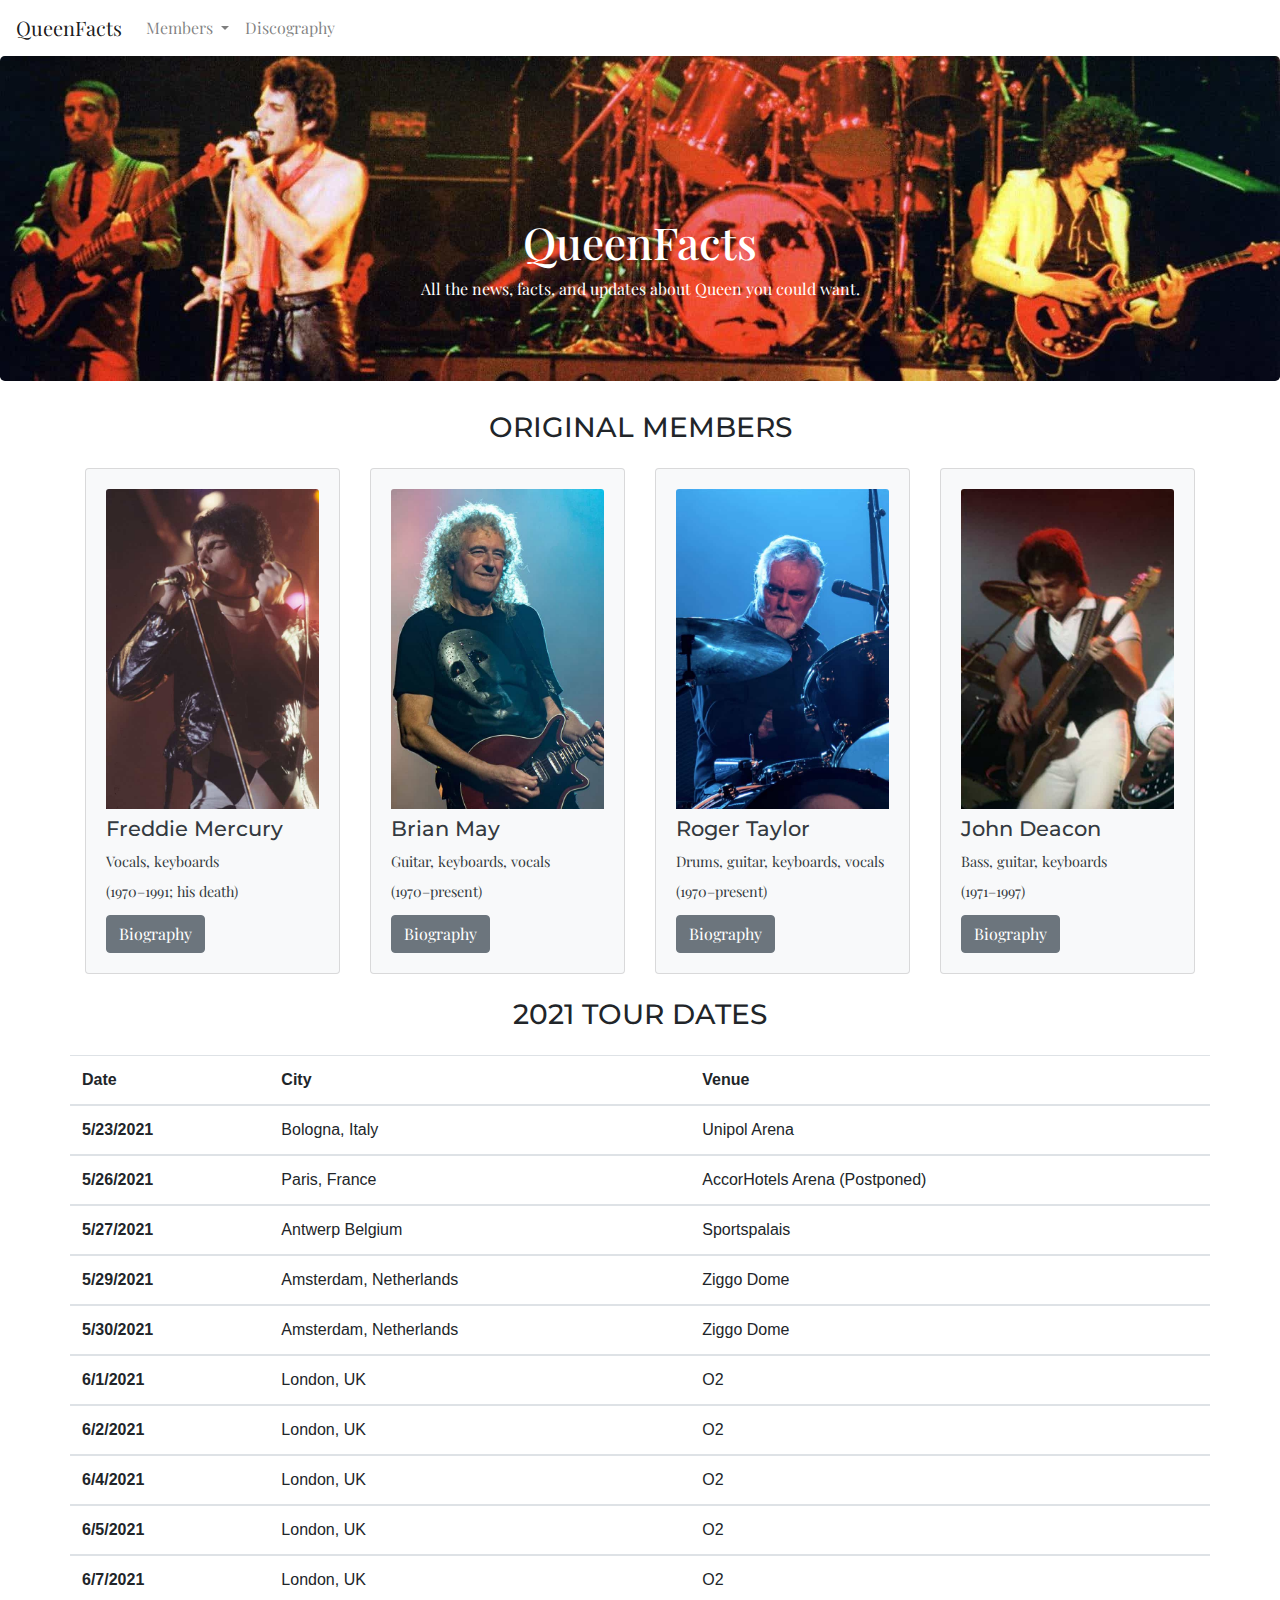
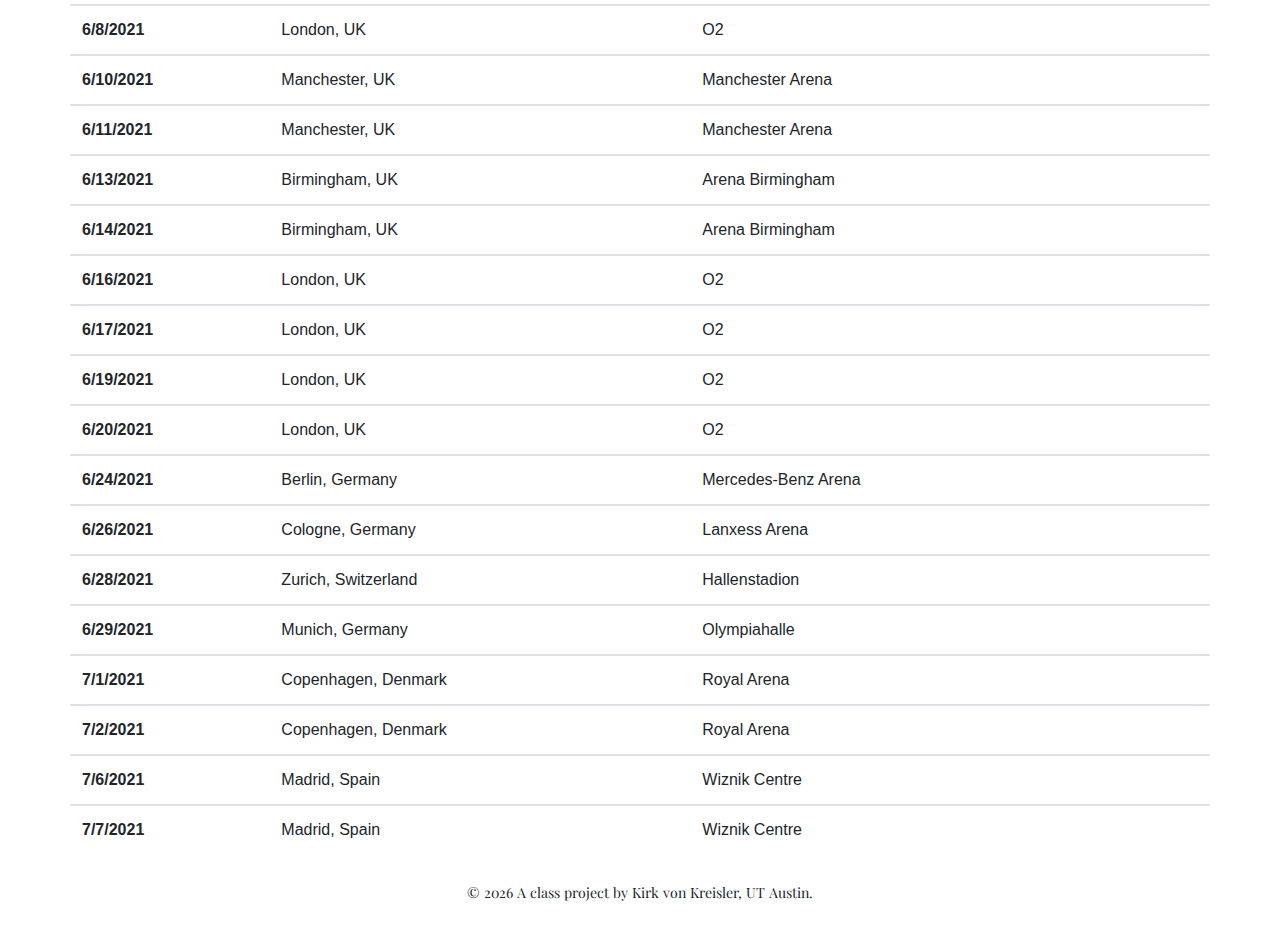
==== commit 9a55bb94: "css updates" ====
--- a/docs/index.html
+++ b/docs/index.html
@@ -38,15 +38,12 @@
       <li class="nav-item">
          <a class="nav-link" href="discography.html">Discography</a>
       </li>
-      <li class="nav-item">
-         <a class="nav-link" href="data.html">Data</a>
-      </li>
     </ul>
   </div>
 </nav>
     <div class="jumbotron banner text-center">
   <h1 class="jumbotron-title">QueenFacts</h1>
-  <p>All the news and facts about Queen you could want.</p>
+  <p>All the news, facts, and updates about Queen you could want.</p>
   <p></p>
 </div>
 
@@ -66,7 +63,7 @@
           <h4 class="card-title">Freddie Mercury</h5>
           <p class="card-text">Vocals, keyboards</p>
           <p class="card-text">(1970–1991; his death)</p>
-          <a class="btn btn-primary" href="members/freddie-mercury.html" role="button">Biography</a>
+          <a class="btn btn-secondary" href="members/freddie-mercury.html" role="button">Biography</a>
         </div>
       </div>
     </div>
@@ -78,7 +75,7 @@
           <h4 class="card-title">Brian May</h5>
           <p class="card-text">Guitar, keyboards, vocals</p>
           <p class="card-text">(1970–present)</p>
-          <a class="btn btn-primary" href="members/brian-may.html" role="button">Biography</a>
+          <a class="btn btn-secondary" href="members/brian-may.html" role="button">Biography</a>
         </div>
       </div>
     </div>
@@ -90,7 +87,7 @@
           <h4 class="card-title">Roger Taylor</h5>
           <p class="card-text">Drums, guitar, keyboards, vocals</p>
           <p class="card-text">(1970–present)</p>
-          <a class="btn btn-primary" href="members/roger-taylor.html" role="button">Biography</a>
+          <a class="btn btn-secondary" href="members/roger-taylor.html" role="button">Biography</a>
         </div>
       </div>
     </div>
@@ -102,13 +99,13 @@
           <h4 class="card-title">John Deacon</h5>
           <p class="card-text">Bass, guitar, keyboards</p>
           <p class="card-text">(1971–1997)</p>
-          <a class="btn btn-primary" href="members/john-deacon.html" role="button">Biography</a>
+          <a class="btn btn-secondary" href="members/john-deacon.html" role="button">Biography</a>
         </div>
       </div>
     </div>
     
   </div>
-  <div class="row">
+    <div class="row">
     <div class="col text-center mb-3">
       <h3>2021 TOUR DATES</h3>
     </div>
@@ -341,11 +338,12 @@
       
     </table>
   </div>
+  
 </div>
 
 
     <footer>
-<p id="legal" class="footer center-block text-center">
+<p id="legal" class="footer center-block text-center mt-2">
   <small>&copy; <span class="copyright-year"></span>
   A class project by Kirk von Kreisler, UT Austin.
 </p>
--- a/docs/css/main.css
+++ b/docs/css/main.css
@@ -3,5 +3,5 @@
  * Copyright 2011-2020 The Bootstrap Authors
  * Copyright 2011-2020 Twitter, Inc.
  * Licensed under MIT (https://github.com/twbs/bootstrap/blob/main/LICENSE)
- */:root{--blue:#007bff;--indigo:#6610f2;--purple:#6f42c1;--pink:#e83e8c;--red:#dc3545;--orange:#fd7e14;--yellow:#ffc107;--green:#28a745;--teal:#20c997;--cyan:#17a2b8;--white:#fff;--gray:#6c757d;--gray-dark:#343a40;--primary:#007bff;--secondary:#6c757d;--success:#28a745;--info:#17a2b8;--warning:#ffc107;--danger:#dc3545;--light:#f8f9fa;--dark:#343a40;--breakpoint-xs:0;--breakpoint-sm:576px;--breakpoint-md:768px;--breakpoint-lg:992px;--breakpoint-xl:1200px;--font-family-sans-serif:-apple-system,BlinkMacSystemFont,"Segoe UI",Roboto,"Helvetica Neue",Arial,"Noto Sans",sans-serif,"Apple Color Emoji","Segoe UI Emoji","Segoe UI Symbol","Noto Color Emoji";--font-family-monospace:SFMono-Regular,Menlo,Monaco,Consolas,"Liberation Mono","Courier New",monospace}*,:after,:before{box-sizing:border-box}html{font-family:sans-serif;line-height:1.15;-webkit-text-size-adjust:100%;-webkit-tap-highlight-color:rgba(0,0,0,0)}article,aside,figcaption,figure,footer,header,hgroup,main,nav,section{display:block}body{margin:0;font-family:-apple-system,BlinkMacSystemFont,Segoe UI,Roboto,Helvetica Neue,Arial,Noto Sans,sans-serif,Apple Color Emoji,Segoe UI Emoji,Segoe UI Symbol,Noto Color Emoji;font-size:1rem;font-weight:400;line-height:1.5;color:#212529;text-align:left;background-color:#fff}[tabindex="-1"]:focus:not(:focus-visible){outline:0!important}hr{box-sizing:content-box;height:0;overflow:visible}h1,h2,h3,h4,h5,h6{margin-top:0;margin-bottom:.5rem}p{margin-top:0;margin-bottom:1rem}abbr[data-original-title],abbr[title]{text-decoration:underline;-webkit-text-decoration:underline dotted;-moz-text-decoration:underline dotted;text-decoration:underline dotted;cursor:help;border-bottom:0;-webkit-text-decoration-skip-ink:none;text-decoration-skip-ink:none}address{font-style:normal;line-height:inherit}address,dl,ol,ul{margin-bottom:1rem}dl,ol,ul{margin-top:0}ol ol,ol ul,ul ol,ul ul{margin-bottom:0}dt{font-weight:700}dd{margin-bottom:.5rem;margin-left:0}blockquote{margin:0 0 1rem}b,strong{font-weight:bolder}small{font-size:80%}sub,sup{position:relative;font-size:75%;line-height:0;vertical-align:baseline}sub{bottom:-.25em}sup{top:-.5em}a{color:#007bff;text-decoration:none;background-color:transparent}a:hover{color:#0056b3;text-decoration:underline}a:not([href]):not([class]){color:inherit;text-decoration:none}a:not([href]):not([class]):hover{color:inherit;text-decoration:none}code,kbd,pre,samp{font-family:SFMono-Regular,Menlo,Monaco,Consolas,Liberation Mono,Courier New,monospace;font-size:1em}pre{margin-top:0;margin-bottom:1rem;overflow:auto;-ms-overflow-style:scrollbar}figure{margin:0 0 1rem}img{border-style:none}img,svg{vertical-align:middle}svg{overflow:hidden}table{border-collapse:collapse}caption{padding-top:.75rem;padding-bottom:.75rem;color:#6c757d;text-align:left;caption-side:bottom}th{text-align:inherit}label{display:inline-block;margin-bottom:.5rem}button{border-radius:0}button:focus{outline:1px dotted;outline:5px auto -webkit-focus-ring-color}button,input,optgroup,select,textarea{margin:0;font-family:inherit;font-size:inherit;line-height:inherit}button,input{overflow:visible}button,select{text-transform:none}[role=button]{cursor:pointer}select{word-wrap:normal}[type=button],[type=reset],[type=submit],button{-webkit-appearance:button}[type=button]:not(:disabled),[type=reset]:not(:disabled),[type=submit]:not(:disabled),button:not(:disabled){cursor:pointer}[type=button]::-moz-focus-inner,[type=reset]::-moz-focus-inner,[type=submit]::-moz-focus-inner,button::-moz-focus-inner{padding:0;border-style:none}input[type=checkbox],input[type=radio]{box-sizing:border-box;padding:0}textarea{overflow:auto;resize:vertical}fieldset{min-width:0;padding:0;margin:0;border:0}legend{display:block;width:100%;max-width:100%;padding:0;margin-bottom:.5rem;font-size:1.5rem;line-height:inherit;color:inherit;white-space:normal}progress{vertical-align:baseline}[type=number]::-webkit-inner-spin-button,[type=number]::-webkit-outer-spin-button{height:auto}[type=search]{outline-offset:-2px;-webkit-appearance:none}[type=search]::-webkit-search-decoration{-webkit-appearance:none}::-webkit-file-upload-button{font:inherit;-webkit-appearance:button}output{display:inline-block}summary{display:list-item;cursor:pointer}template{display:none}[hidden]{display:none!important}.h1,.h2,.h3,.h4,.h5,.h6,h1,h2,h3,h4,h5,h6{margin-bottom:.5rem;font-weight:500;line-height:1.2}.h1,h1{font-size:2.5rem}.h2,h2{font-size:2rem}.h3,h3{font-size:1.75rem}.h4,h4{font-size:1.5rem}.h5,h5{font-size:1.25rem}.h6,h6{font-size:1rem}.lead{font-size:1.25rem;font-weight:300}.display-1{font-size:6rem}.display-1,.display-2{font-weight:300;line-height:1.2}.display-2{font-size:5.5rem}.display-3{font-size:4.5rem}.display-3,.display-4{font-weight:300;line-height:1.2}.display-4{font-size:3.5rem}hr{margin-top:1rem;margin-bottom:1rem;border:0;border-top:1px solid rgba(0,0,0,.1)}.small,small{font-size:80%;font-weight:400}.mark,mark{padding:.2em;background-color:#fcf8e3}.list-inline,.list-unstyled{padding-left:0;list-style:none}.list-inline-item{display:inline-block}.list-inline-item:not(:last-child){margin-right:.5rem}.initialism{font-size:90%;text-transform:uppercase}.blockquote{margin-bottom:1rem;font-size:1.25rem}.blockquote-footer{display:block;font-size:80%;color:#6c757d}.blockquote-footer:before{content:"\2014\00A0"}.img-fluid,.img-thumbnail{max-width:100%;height:auto}.img-thumbnail{padding:.25rem;background-color:#fff;border:1px solid #dee2e6;border-radius:.25rem}.figure{display:inline-block}.figure-img{margin-bottom:.5rem;line-height:1}.figure-caption{font-size:90%;color:#6c757d}code{font-size:87.5%;color:#e83e8c;word-wrap:break-word}a>code{color:inherit}kbd{padding:.2rem .4rem;font-size:87.5%;color:#fff;background-color:#212529;border-radius:.2rem}kbd kbd{padding:0;font-size:100%;font-weight:700}pre{display:block;font-size:87.5%;color:#212529}pre code{font-size:inherit;color:inherit;word-break:normal}.pre-scrollable{max-height:340px;overflow-y:scroll}.container,.container-fluid,.container-lg,.container-md,.container-sm,.container-xl{width:100%;padding-right:15px;padding-left:15px;margin-right:auto;margin-left:auto}@media (min-width:576px){.container,.container-sm{max-width:540px}}@media (min-width:768px){.container,.container-md,.container-sm{max-width:720px}}@media (min-width:992px){.container,.container-lg,.container-md,.container-sm{max-width:960px}}@media (min-width:1200px){.container,.container-lg,.container-md,.container-sm,.container-xl{max-width:1140px}}.row{display:-webkit-flex;display:-ms-flexbox;display:flex;-webkit-flex-wrap:wrap;-ms-flex-wrap:wrap;flex-wrap:wrap;margin-right:-15px;margin-left:-15px}.no-gutters{margin-right:0;margin-left:0}.no-gutters>.col,.no-gutters>[class*=col-]{padding-right:0;padding-left:0}.col,.col-1,.col-2,.col-3,.col-4,.col-5,.col-6,.col-7,.col-8,.col-9,.col-10,.col-11,.col-12,.col-auto,.col-lg,.col-lg-1,.col-lg-2,.col-lg-3,.col-lg-4,.col-lg-5,.col-lg-6,.col-lg-7,.col-lg-8,.col-lg-9,.col-lg-10,.col-lg-11,.col-lg-12,.col-lg-auto,.col-md,.col-md-1,.col-md-2,.col-md-3,.col-md-4,.col-md-5,.col-md-6,.col-md-7,.col-md-8,.col-md-9,.col-md-10,.col-md-11,.col-md-12,.col-md-auto,.col-sm,.col-sm-1,.col-sm-2,.col-sm-3,.col-sm-4,.col-sm-5,.col-sm-6,.col-sm-7,.col-sm-8,.col-sm-9,.col-sm-10,.col-sm-11,.col-sm-12,.col-sm-auto,.col-xl,.col-xl-1,.col-xl-2,.col-xl-3,.col-xl-4,.col-xl-5,.col-xl-6,.col-xl-7,.col-xl-8,.col-xl-9,.col-xl-10,.col-xl-11,.col-xl-12,.col-xl-auto{position:relative;width:100%;padding-right:15px;padding-left:15px}.col{-webkit-flex-basis:0;-ms-flex-preferred-size:0;flex-basis:0;-webkit-flex-grow:1;-ms-flex-positive:1;flex-grow:1;max-width:100%}.row-cols-1>*{-webkit-flex:0 0 100%;-ms-flex:0 0 100%;flex:0 0 100%;max-width:100%}.row-cols-2>*{-webkit-flex:0 0 50%;-ms-flex:0 0 50%;flex:0 0 50%;max-width:50%}.row-cols-3>*{-webkit-flex:0 0 33.33333%;-ms-flex:0 0 33.33333%;flex:0 0 33.33333%;max-width:33.33333%}.row-cols-4>*{-webkit-flex:0 0 25%;-ms-flex:0 0 25%;flex:0 0 25%;max-width:25%}.row-cols-5>*{-webkit-flex:0 0 20%;-ms-flex:0 0 20%;flex:0 0 20%;max-width:20%}.row-cols-6>*{-webkit-flex:0 0 16.66667%;-ms-flex:0 0 16.66667%;flex:0 0 16.66667%;max-width:16.66667%}.col-auto{-webkit-flex:0 0 auto;-ms-flex:0 0 auto;flex:0 0 auto;width:auto;max-width:100%}.col-1{-webkit-flex:0 0 8.33333%;-ms-flex:0 0 8.33333%;flex:0 0 8.33333%;max-width:8.33333%}.col-2{-webkit-flex:0 0 16.66667%;-ms-flex:0 0 16.66667%;flex:0 0 16.66667%;max-width:16.66667%}.col-3{-webkit-flex:0 0 25%;-ms-flex:0 0 25%;flex:0 0 25%;max-width:25%}.col-4{-webkit-flex:0 0 33.33333%;-ms-flex:0 0 33.33333%;flex:0 0 33.33333%;max-width:33.33333%}.col-5{-webkit-flex:0 0 41.66667%;-ms-flex:0 0 41.66667%;flex:0 0 41.66667%;max-width:41.66667%}.col-6{-webkit-flex:0 0 50%;-ms-flex:0 0 50%;flex:0 0 50%;max-width:50%}.col-7{-webkit-flex:0 0 58.33333%;-ms-flex:0 0 58.33333%;flex:0 0 58.33333%;max-width:58.33333%}.col-8{-webkit-flex:0 0 66.66667%;-ms-flex:0 0 66.66667%;flex:0 0 66.66667%;max-width:66.66667%}.col-9{-webkit-flex:0 0 75%;-ms-flex:0 0 75%;flex:0 0 75%;max-width:75%}.col-10{-webkit-flex:0 0 83.33333%;-ms-flex:0 0 83.33333%;flex:0 0 83.33333%;max-width:83.33333%}.col-11{-webkit-flex:0 0 91.66667%;-ms-flex:0 0 91.66667%;flex:0 0 91.66667%;max-width:91.66667%}.col-12{-webkit-flex:0 0 100%;-ms-flex:0 0 100%;flex:0 0 100%;max-width:100%}.order-first{-webkit-order:-1;-ms-flex-order:-1;order:-1}.order-last{-webkit-order:13;-ms-flex-order:13;order:13}.order-0{-webkit-order:0;-ms-flex-order:0;order:0}.order-1{-webkit-order:1;-ms-flex-order:1;order:1}.order-2{-webkit-order:2;-ms-flex-order:2;order:2}.order-3{-webkit-order:3;-ms-flex-order:3;order:3}.order-4{-webkit-order:4;-ms-flex-order:4;order:4}.order-5{-webkit-order:5;-ms-flex-order:5;order:5}.order-6{-webkit-order:6;-ms-flex-order:6;order:6}.order-7{-webkit-order:7;-ms-flex-order:7;order:7}.order-8{-webkit-order:8;-ms-flex-order:8;order:8}.order-9{-webkit-order:9;-ms-flex-order:9;order:9}.order-10{-webkit-order:10;-ms-flex-order:10;order:10}.order-11{-webkit-order:11;-ms-flex-order:11;order:11}.order-12{-webkit-order:12;-ms-flex-order:12;order:12}.offset-1{margin-left:8.33333%}.offset-2{margin-left:16.66667%}.offset-3{margin-left:25%}.offset-4{margin-left:33.33333%}.offset-5{margin-left:41.66667%}.offset-6{margin-left:50%}.offset-7{margin-left:58.33333%}.offset-8{margin-left:66.66667%}.offset-9{margin-left:75%}.offset-10{margin-left:83.33333%}.offset-11{margin-left:91.66667%}@media (min-width:576px){.col-sm{-webkit-flex-basis:0;-ms-flex-preferred-size:0;flex-basis:0;-webkit-flex-grow:1;-ms-flex-positive:1;flex-grow:1;max-width:100%}.row-cols-sm-1>*{-webkit-flex:0 0 100%;-ms-flex:0 0 100%;flex:0 0 100%;max-width:100%}.row-cols-sm-2>*{-webkit-flex:0 0 50%;-ms-flex:0 0 50%;flex:0 0 50%;max-width:50%}.row-cols-sm-3>*{-webkit-flex:0 0 33.33333%;-ms-flex:0 0 33.33333%;flex:0 0 33.33333%;max-width:33.33333%}.row-cols-sm-4>*{-webkit-flex:0 0 25%;-ms-flex:0 0 25%;flex:0 0 25%;max-width:25%}.row-cols-sm-5>*{-webkit-flex:0 0 20%;-ms-flex:0 0 20%;flex:0 0 20%;max-width:20%}.row-cols-sm-6>*{-webkit-flex:0 0 16.66667%;-ms-flex:0 0 16.66667%;flex:0 0 16.66667%;max-width:16.66667%}.col-sm-auto{-webkit-flex:0 0 auto;-ms-flex:0 0 auto;flex:0 0 auto;width:auto;max-width:100%}.col-sm-1{-webkit-flex:0 0 8.33333%;-ms-flex:0 0 8.33333%;flex:0 0 8.33333%;max-width:8.33333%}.col-sm-2{-webkit-flex:0 0 16.66667%;-ms-flex:0 0 16.66667%;flex:0 0 16.66667%;max-width:16.66667%}.col-sm-3{-webkit-flex:0 0 25%;-ms-flex:0 0 25%;flex:0 0 25%;max-width:25%}.col-sm-4{-webkit-flex:0 0 33.33333%;-ms-flex:0 0 33.33333%;flex:0 0 33.33333%;max-width:33.33333%}.col-sm-5{-webkit-flex:0 0 41.66667%;-ms-flex:0 0 41.66667%;flex:0 0 41.66667%;max-width:41.66667%}.col-sm-6{-webkit-flex:0 0 50%;-ms-flex:0 0 50%;flex:0 0 50%;max-width:50%}.col-sm-7{-webkit-flex:0 0 58.33333%;-ms-flex:0 0 58.33333%;flex:0 0 58.33333%;max-width:58.33333%}.col-sm-8{-webkit-flex:0 0 66.66667%;-ms-flex:0 0 66.66667%;flex:0 0 66.66667%;max-width:66.66667%}.col-sm-9{-webkit-flex:0 0 75%;-ms-flex:0 0 75%;flex:0 0 75%;max-width:75%}.col-sm-10{-webkit-flex:0 0 83.33333%;-ms-flex:0 0 83.33333%;flex:0 0 83.33333%;max-width:83.33333%}.col-sm-11{-webkit-flex:0 0 91.66667%;-ms-flex:0 0 91.66667%;flex:0 0 91.66667%;max-width:91.66667%}.col-sm-12{-webkit-flex:0 0 100%;-ms-flex:0 0 100%;flex:0 0 100%;max-width:100%}.order-sm-first{-webkit-order:-1;-ms-flex-order:-1;order:-1}.order-sm-last{-webkit-order:13;-ms-flex-order:13;order:13}.order-sm-0{-webkit-order:0;-ms-flex-order:0;order:0}.order-sm-1{-webkit-order:1;-ms-flex-order:1;order:1}.order-sm-2{-webkit-order:2;-ms-flex-order:2;order:2}.order-sm-3{-webkit-order:3;-ms-flex-order:3;order:3}.order-sm-4{-webkit-order:4;-ms-flex-order:4;order:4}.order-sm-5{-webkit-order:5;-ms-flex-order:5;order:5}.order-sm-6{-webkit-order:6;-ms-flex-order:6;order:6}.order-sm-7{-webkit-order:7;-ms-flex-order:7;order:7}.order-sm-8{-webkit-order:8;-ms-flex-order:8;order:8}.order-sm-9{-webkit-order:9;-ms-flex-order:9;order:9}.order-sm-10{-webkit-order:10;-ms-flex-order:10;order:10}.order-sm-11{-webkit-order:11;-ms-flex-order:11;order:11}.order-sm-12{-webkit-order:12;-ms-flex-order:12;order:12}.offset-sm-0{margin-left:0}.offset-sm-1{margin-left:8.33333%}.offset-sm-2{margin-left:16.66667%}.offset-sm-3{margin-left:25%}.offset-sm-4{margin-left:33.33333%}.offset-sm-5{margin-left:41.66667%}.offset-sm-6{margin-left:50%}.offset-sm-7{margin-left:58.33333%}.offset-sm-8{margin-left:66.66667%}.offset-sm-9{margin-left:75%}.offset-sm-10{margin-left:83.33333%}.offset-sm-11{margin-left:91.66667%}}@media (min-width:768px){.col-md{-webkit-flex-basis:0;-ms-flex-preferred-size:0;flex-basis:0;-webkit-flex-grow:1;-ms-flex-positive:1;flex-grow:1;max-width:100%}.row-cols-md-1>*{-webkit-flex:0 0 100%;-ms-flex:0 0 100%;flex:0 0 100%;max-width:100%}.row-cols-md-2>*{-webkit-flex:0 0 50%;-ms-flex:0 0 50%;flex:0 0 50%;max-width:50%}.row-cols-md-3>*{-webkit-flex:0 0 33.33333%;-ms-flex:0 0 33.33333%;flex:0 0 33.33333%;max-width:33.33333%}.row-cols-md-4>*{-webkit-flex:0 0 25%;-ms-flex:0 0 25%;flex:0 0 25%;max-width:25%}.row-cols-md-5>*{-webkit-flex:0 0 20%;-ms-flex:0 0 20%;flex:0 0 20%;max-width:20%}.row-cols-md-6>*{-webkit-flex:0 0 16.66667%;-ms-flex:0 0 16.66667%;flex:0 0 16.66667%;max-width:16.66667%}.col-md-auto{-webkit-flex:0 0 auto;-ms-flex:0 0 auto;flex:0 0 auto;width:auto;max-width:100%}.col-md-1{-webkit-flex:0 0 8.33333%;-ms-flex:0 0 8.33333%;flex:0 0 8.33333%;max-width:8.33333%}.col-md-2{-webkit-flex:0 0 16.66667%;-ms-flex:0 0 16.66667%;flex:0 0 16.66667%;max-width:16.66667%}.col-md-3{-webkit-flex:0 0 25%;-ms-flex:0 0 25%;flex:0 0 25%;max-width:25%}.col-md-4{-webkit-flex:0 0 33.33333%;-ms-flex:0 0 33.33333%;flex:0 0 33.33333%;max-width:33.33333%}.col-md-5{-webkit-flex:0 0 41.66667%;-ms-flex:0 0 41.66667%;flex:0 0 41.66667%;max-width:41.66667%}.col-md-6{-webkit-flex:0 0 50%;-ms-flex:0 0 50%;flex:0 0 50%;max-width:50%}.col-md-7{-webkit-flex:0 0 58.33333%;-ms-flex:0 0 58.33333%;flex:0 0 58.33333%;max-width:58.33333%}.col-md-8{-webkit-flex:0 0 66.66667%;-ms-flex:0 0 66.66667%;flex:0 0 66.66667%;max-width:66.66667%}.col-md-9{-webkit-flex:0 0 75%;-ms-flex:0 0 75%;flex:0 0 75%;max-width:75%}.col-md-10{-webkit-flex:0 0 83.33333%;-ms-flex:0 0 83.33333%;flex:0 0 83.33333%;max-width:83.33333%}.col-md-11{-webkit-flex:0 0 91.66667%;-ms-flex:0 0 91.66667%;flex:0 0 91.66667%;max-width:91.66667%}.col-md-12{-webkit-flex:0 0 100%;-ms-flex:0 0 100%;flex:0 0 100%;max-width:100%}.order-md-first{-webkit-order:-1;-ms-flex-order:-1;order:-1}.order-md-last{-webkit-order:13;-ms-flex-order:13;order:13}.order-md-0{-webkit-order:0;-ms-flex-order:0;order:0}.order-md-1{-webkit-order:1;-ms-flex-order:1;order:1}.order-md-2{-webkit-order:2;-ms-flex-order:2;order:2}.order-md-3{-webkit-order:3;-ms-flex-order:3;order:3}.order-md-4{-webkit-order:4;-ms-flex-order:4;order:4}.order-md-5{-webkit-order:5;-ms-flex-order:5;order:5}.order-md-6{-webkit-order:6;-ms-flex-order:6;order:6}.order-md-7{-webkit-order:7;-ms-flex-order:7;order:7}.order-md-8{-webkit-order:8;-ms-flex-order:8;order:8}.order-md-9{-webkit-order:9;-ms-flex-order:9;order:9}.order-md-10{-webkit-order:10;-ms-flex-order:10;order:10}.order-md-11{-webkit-order:11;-ms-flex-order:11;order:11}.order-md-12{-webkit-order:12;-ms-flex-order:12;order:12}.offset-md-0{margin-left:0}.offset-md-1{margin-left:8.33333%}.offset-md-2{margin-left:16.66667%}.offset-md-3{margin-left:25%}.offset-md-4{margin-left:33.33333%}.offset-md-5{margin-left:41.66667%}.offset-md-6{margin-left:50%}.offset-md-7{margin-left:58.33333%}.offset-md-8{margin-left:66.66667%}.offset-md-9{margin-left:75%}.offset-md-10{margin-left:83.33333%}.offset-md-11{margin-left:91.66667%}}@media (min-width:992px){.col-lg{-webkit-flex-basis:0;-ms-flex-preferred-size:0;flex-basis:0;-webkit-flex-grow:1;-ms-flex-positive:1;flex-grow:1;max-width:100%}.row-cols-lg-1>*{-webkit-flex:0 0 100%;-ms-flex:0 0 100%;flex:0 0 100%;max-width:100%}.row-cols-lg-2>*{-webkit-flex:0 0 50%;-ms-flex:0 0 50%;flex:0 0 50%;max-width:50%}.row-cols-lg-3>*{-webkit-flex:0 0 33.33333%;-ms-flex:0 0 33.33333%;flex:0 0 33.33333%;max-width:33.33333%}.row-cols-lg-4>*{-webkit-flex:0 0 25%;-ms-flex:0 0 25%;flex:0 0 25%;max-width:25%}.row-cols-lg-5>*{-webkit-flex:0 0 20%;-ms-flex:0 0 20%;flex:0 0 20%;max-width:20%}.row-cols-lg-6>*{-webkit-flex:0 0 16.66667%;-ms-flex:0 0 16.66667%;flex:0 0 16.66667%;max-width:16.66667%}.col-lg-auto{-webkit-flex:0 0 auto;-ms-flex:0 0 auto;flex:0 0 auto;width:auto;max-width:100%}.col-lg-1{-webkit-flex:0 0 8.33333%;-ms-flex:0 0 8.33333%;flex:0 0 8.33333%;max-width:8.33333%}.col-lg-2{-webkit-flex:0 0 16.66667%;-ms-flex:0 0 16.66667%;flex:0 0 16.66667%;max-width:16.66667%}.col-lg-3{-webkit-flex:0 0 25%;-ms-flex:0 0 25%;flex:0 0 25%;max-width:25%}.col-lg-4{-webkit-flex:0 0 33.33333%;-ms-flex:0 0 33.33333%;flex:0 0 33.33333%;max-width:33.33333%}.col-lg-5{-webkit-flex:0 0 41.66667%;-ms-flex:0 0 41.66667%;flex:0 0 41.66667%;max-width:41.66667%}.col-lg-6{-webkit-flex:0 0 50%;-ms-flex:0 0 50%;flex:0 0 50%;max-width:50%}.col-lg-7{-webkit-flex:0 0 58.33333%;-ms-flex:0 0 58.33333%;flex:0 0 58.33333%;max-width:58.33333%}.col-lg-8{-webkit-flex:0 0 66.66667%;-ms-flex:0 0 66.66667%;flex:0 0 66.66667%;max-width:66.66667%}.col-lg-9{-webkit-flex:0 0 75%;-ms-flex:0 0 75%;flex:0 0 75%;max-width:75%}.col-lg-10{-webkit-flex:0 0 83.33333%;-ms-flex:0 0 83.33333%;flex:0 0 83.33333%;max-width:83.33333%}.col-lg-11{-webkit-flex:0 0 91.66667%;-ms-flex:0 0 91.66667%;flex:0 0 91.66667%;max-width:91.66667%}.col-lg-12{-webkit-flex:0 0 100%;-ms-flex:0 0 100%;flex:0 0 100%;max-width:100%}.order-lg-first{-webkit-order:-1;-ms-flex-order:-1;order:-1}.order-lg-last{-webkit-order:13;-ms-flex-order:13;order:13}.order-lg-0{-webkit-order:0;-ms-flex-order:0;order:0}.order-lg-1{-webkit-order:1;-ms-flex-order:1;order:1}.order-lg-2{-webkit-order:2;-ms-flex-order:2;order:2}.order-lg-3{-webkit-order:3;-ms-flex-order:3;order:3}.order-lg-4{-webkit-order:4;-ms-flex-order:4;order:4}.order-lg-5{-webkit-order:5;-ms-flex-order:5;order:5}.order-lg-6{-webkit-order:6;-ms-flex-order:6;order:6}.order-lg-7{-webkit-order:7;-ms-flex-order:7;order:7}.order-lg-8{-webkit-order:8;-ms-flex-order:8;order:8}.order-lg-9{-webkit-order:9;-ms-flex-order:9;order:9}.order-lg-10{-webkit-order:10;-ms-flex-order:10;order:10}.order-lg-11{-webkit-order:11;-ms-flex-order:11;order:11}.order-lg-12{-webkit-order:12;-ms-flex-order:12;order:12}.offset-lg-0{margin-left:0}.offset-lg-1{margin-left:8.33333%}.offset-lg-2{margin-left:16.66667%}.offset-lg-3{margin-left:25%}.offset-lg-4{margin-left:33.33333%}.offset-lg-5{margin-left:41.66667%}.offset-lg-6{margin-left:50%}.offset-lg-7{margin-left:58.33333%}.offset-lg-8{margin-left:66.66667%}.offset-lg-9{margin-left:75%}.offset-lg-10{margin-left:83.33333%}.offset-lg-11{margin-left:91.66667%}}@media (min-width:1200px){.col-xl{-webkit-flex-basis:0;-ms-flex-preferred-size:0;flex-basis:0;-webkit-flex-grow:1;-ms-flex-positive:1;flex-grow:1;max-width:100%}.row-cols-xl-1>*{-webkit-flex:0 0 100%;-ms-flex:0 0 100%;flex:0 0 100%;max-width:100%}.row-cols-xl-2>*{-webkit-flex:0 0 50%;-ms-flex:0 0 50%;flex:0 0 50%;max-width:50%}.row-cols-xl-3>*{-webkit-flex:0 0 33.33333%;-ms-flex:0 0 33.33333%;flex:0 0 33.33333%;max-width:33.33333%}.row-cols-xl-4>*{-webkit-flex:0 0 25%;-ms-flex:0 0 25%;flex:0 0 25%;max-width:25%}.row-cols-xl-5>*{-webkit-flex:0 0 20%;-ms-flex:0 0 20%;flex:0 0 20%;max-width:20%}.row-cols-xl-6>*{-webkit-flex:0 0 16.66667%;-ms-flex:0 0 16.66667%;flex:0 0 16.66667%;max-width:16.66667%}.col-xl-auto{-webkit-flex:0 0 auto;-ms-flex:0 0 auto;flex:0 0 auto;width:auto;max-width:100%}.col-xl-1{-webkit-flex:0 0 8.33333%;-ms-flex:0 0 8.33333%;flex:0 0 8.33333%;max-width:8.33333%}.col-xl-2{-webkit-flex:0 0 16.66667%;-ms-flex:0 0 16.66667%;flex:0 0 16.66667%;max-width:16.66667%}.col-xl-3{-webkit-flex:0 0 25%;-ms-flex:0 0 25%;flex:0 0 25%;max-width:25%}.col-xl-4{-webkit-flex:0 0 33.33333%;-ms-flex:0 0 33.33333%;flex:0 0 33.33333%;max-width:33.33333%}.col-xl-5{-webkit-flex:0 0 41.66667%;-ms-flex:0 0 41.66667%;flex:0 0 41.66667%;max-width:41.66667%}.col-xl-6{-webkit-flex:0 0 50%;-ms-flex:0 0 50%;flex:0 0 50%;max-width:50%}.col-xl-7{-webkit-flex:0 0 58.33333%;-ms-flex:0 0 58.33333%;flex:0 0 58.33333%;max-width:58.33333%}.col-xl-8{-webkit-flex:0 0 66.66667%;-ms-flex:0 0 66.66667%;flex:0 0 66.66667%;max-width:66.66667%}.col-xl-9{-webkit-flex:0 0 75%;-ms-flex:0 0 75%;flex:0 0 75%;max-width:75%}.col-xl-10{-webkit-flex:0 0 83.33333%;-ms-flex:0 0 83.33333%;flex:0 0 83.33333%;max-width:83.33333%}.col-xl-11{-webkit-flex:0 0 91.66667%;-ms-flex:0 0 91.66667%;flex:0 0 91.66667%;max-width:91.66667%}.col-xl-12{-webkit-flex:0 0 100%;-ms-flex:0 0 100%;flex:0 0 100%;max-width:100%}.order-xl-first{-webkit-order:-1;-ms-flex-order:-1;order:-1}.order-xl-last{-webkit-order:13;-ms-flex-order:13;order:13}.order-xl-0{-webkit-order:0;-ms-flex-order:0;order:0}.order-xl-1{-webkit-order:1;-ms-flex-order:1;order:1}.order-xl-2{-webkit-order:2;-ms-flex-order:2;order:2}.order-xl-3{-webkit-order:3;-ms-flex-order:3;order:3}.order-xl-4{-webkit-order:4;-ms-flex-order:4;order:4}.order-xl-5{-webkit-order:5;-ms-flex-order:5;order:5}.order-xl-6{-webkit-order:6;-ms-flex-order:6;order:6}.order-xl-7{-webkit-order:7;-ms-flex-order:7;order:7}.order-xl-8{-webkit-order:8;-ms-flex-order:8;order:8}.order-xl-9{-webkit-order:9;-ms-flex-order:9;order:9}.order-xl-10{-webkit-order:10;-ms-flex-order:10;order:10}.order-xl-11{-webkit-order:11;-ms-flex-order:11;order:11}.order-xl-12{-webkit-order:12;-ms-flex-order:12;order:12}.offset-xl-0{margin-left:0}.offset-xl-1{margin-left:8.33333%}.offset-xl-2{margin-left:16.66667%}.offset-xl-3{margin-left:25%}.offset-xl-4{margin-left:33.33333%}.offset-xl-5{margin-left:41.66667%}.offset-xl-6{margin-left:50%}.offset-xl-7{margin-left:58.33333%}.offset-xl-8{margin-left:66.66667%}.offset-xl-9{margin-left:75%}.offset-xl-10{margin-left:83.33333%}.offset-xl-11{margin-left:91.66667%}}.table{width:100%;margin-bottom:1rem;color:#212529}.table td,.table th{padding:.75rem;vertical-align:top;border-top:1px solid #dee2e6}.table thead th{vertical-align:bottom;border-bottom:2px solid #dee2e6}.table tbody+tbody{border-top:2px solid #dee2e6}.table-sm td,.table-sm th{padding:.3rem}.table-bordered,.table-bordered td,.table-bordered th{border:1px solid #dee2e6}.table-bordered thead td,.table-bordered thead th{border-bottom-width:2px}.table-borderless tbody+tbody,.table-borderless td,.table-borderless th,.table-borderless thead th{border:0}.table-striped tbody tr:nth-of-type(odd){background-color:rgba(0,0,0,.05)}.table-hover tbody tr:hover{color:#212529;background-color:rgba(0,0,0,.075)}.table-primary,.table-primary>td,.table-primary>th{background-color:#b8daff}.table-primary tbody+tbody,.table-primary td,.table-primary th,.table-primary thead th{border-color:#7abaff}.table-hover .table-primary:hover{background-color:#9fcdff}.table-hover .table-primary:hover>td,.table-hover .table-primary:hover>th{background-color:#9fcdff}.table-secondary,.table-secondary>td,.table-secondary>th{background-color:#d6d8db}.table-secondary tbody+tbody,.table-secondary td,.table-secondary th,.table-secondary thead th{border-color:#b3b7bb}.table-hover .table-secondary:hover{background-color:#c8cbcf}.table-hover .table-secondary:hover>td,.table-hover .table-secondary:hover>th{background-color:#c8cbcf}.table-success,.table-success>td,.table-success>th{background-color:#c3e6cb}.table-success tbody+tbody,.table-success td,.table-success th,.table-success thead th{border-color:#8fd19e}.table-hover .table-success:hover{background-color:#b1dfbb}.table-hover .table-success:hover>td,.table-hover .table-success:hover>th{background-color:#b1dfbb}.table-info,.table-info>td,.table-info>th{background-color:#bee5eb}.table-info tbody+tbody,.table-info td,.table-info th,.table-info thead th{border-color:#86cfda}.table-hover .table-info:hover{background-color:#abdde5}.table-hover .table-info:hover>td,.table-hover .table-info:hover>th{background-color:#abdde5}.table-warning,.table-warning>td,.table-warning>th{background-color:#ffeeba}.table-warning tbody+tbody,.table-warning td,.table-warning th,.table-warning thead th{border-color:#ffdf7e}.table-hover .table-warning:hover{background-color:#ffe8a1}.table-hover .table-warning:hover>td,.table-hover .table-warning:hover>th{background-color:#ffe8a1}.table-danger,.table-danger>td,.table-danger>th{background-color:#f5c6cb}.table-danger tbody+tbody,.table-danger td,.table-danger th,.table-danger thead th{border-color:#ed969e}.table-hover .table-danger:hover{background-color:#f1b0b7}.table-hover .table-danger:hover>td,.table-hover .table-danger:hover>th{background-color:#f1b0b7}.table-light,.table-light>td,.table-light>th{background-color:#fdfdfe}.table-light tbody+tbody,.table-light td,.table-light th,.table-light thead th{border-color:#fbfcfc}.table-hover .table-light:hover{background-color:#ececf6}.table-hover .table-light:hover>td,.table-hover .table-light:hover>th{background-color:#ececf6}.table-dark,.table-dark>td,.table-dark>th{background-color:#c6c8ca}.table-dark tbody+tbody,.table-dark td,.table-dark th,.table-dark thead th{border-color:#95999c}.table-hover .table-dark:hover{background-color:#b9bbbe}.table-hover .table-dark:hover>td,.table-hover .table-dark:hover>th{background-color:#b9bbbe}.table-active,.table-active>td,.table-active>th{background-color:rgba(0,0,0,.075)}.table-hover .table-active:hover{background-color:rgba(0,0,0,.075)}.table-hover .table-active:hover>td,.table-hover .table-active:hover>th{background-color:rgba(0,0,0,.075)}.table .thead-dark th{color:#fff;background-color:#343a40;border-color:#454d55}.table .thead-light th{color:#495057;background-color:#e9ecef;border-color:#dee2e6}.table-dark{color:#fff;background-color:#343a40}.table-dark td,.table-dark th,.table-dark thead th{border-color:#454d55}.table-dark.table-bordered{border:0}.table-dark.table-striped tbody tr:nth-of-type(odd){background-color:hsla(0,0%,100%,.05)}.table-dark.table-hover tbody tr:hover{color:#fff;background-color:hsla(0,0%,100%,.075)}@media (max-width:575.98px){.table-responsive-sm{display:block;width:100%;overflow-x:auto;-webkit-overflow-scrolling:touch}.table-responsive-sm>.table-bordered{border:0}}@media (max-width:767.98px){.table-responsive-md{display:block;width:100%;overflow-x:auto;-webkit-overflow-scrolling:touch}.table-responsive-md>.table-bordered{border:0}}@media (max-width:991.98px){.table-responsive-lg{display:block;width:100%;overflow-x:auto;-webkit-overflow-scrolling:touch}.table-responsive-lg>.table-bordered{border:0}}@media (max-width:1199.98px){.table-responsive-xl{display:block;width:100%;overflow-x:auto;-webkit-overflow-scrolling:touch}.table-responsive-xl>.table-bordered{border:0}}.table-responsive{display:block;width:100%;overflow-x:auto;-webkit-overflow-scrolling:touch}.table-responsive>.table-bordered{border:0}.form-control{display:block;width:100%;height:calc(1.5em + .75rem + 2px);padding:.375rem .75rem;font-size:1rem;font-weight:400;line-height:1.5;color:#495057;background-color:#fff;background-clip:padding-box;border:1px solid #ced4da;border-radius:.25rem;transition:border-color .15s ease-in-out,box-shadow .15s ease-in-out}@media (prefers-reduced-motion:reduce){.form-control{transition:none}}.form-control::-ms-expand{background-color:transparent;border:0}.form-control:-moz-focusring{color:transparent;text-shadow:0 0 0 #495057}.form-control:focus{color:#495057;background-color:#fff;border-color:#80bdff;outline:0;box-shadow:0 0 0 .2rem rgba(0,123,255,.25)}.form-control::-webkit-input-placeholder{color:#6c757d;opacity:1}.form-control::-moz-placeholder{color:#6c757d;opacity:1}.form-control:-ms-input-placeholder{color:#6c757d;opacity:1}.form-control::-ms-input-placeholder{color:#6c757d;opacity:1}.form-control::placeholder{color:#6c757d;opacity:1}.form-control:disabled,.form-control[readonly]{background-color:#e9ecef;opacity:1}input[type=date].form-control,input[type=datetime-local].form-control,input[type=month].form-control,input[type=time].form-control{-webkit-appearance:none;-moz-appearance:none;appearance:none}select.form-control:focus::-ms-value{color:#495057;background-color:#fff}.form-control-file,.form-control-range{display:block;width:100%}.col-form-label{padding-top:calc(.375rem + 1px);padding-bottom:calc(.375rem + 1px);margin-bottom:0;font-size:inherit;line-height:1.5}.col-form-label-lg{padding-top:calc(.5rem + 1px);padding-bottom:calc(.5rem + 1px);font-size:1.25rem;line-height:1.5}.col-form-label-sm{padding-top:calc(.25rem + 1px);padding-bottom:calc(.25rem + 1px);font-size:.875rem;line-height:1.5}.form-control-plaintext{display:block;width:100%;padding:.375rem 0;margin-bottom:0;font-size:1rem;line-height:1.5;color:#212529;background-color:transparent;border:solid transparent;border-width:1px 0}.form-control-plaintext.form-control-lg,.form-control-plaintext.form-control-sm{padding-right:0;padding-left:0}.form-control-sm{height:calc(1.5em + .5rem + 2px);padding:.25rem .5rem;font-size:.875rem;line-height:1.5;border-radius:.2rem}.form-control-lg{height:calc(1.5em + 1rem + 2px);padding:.5rem 1rem;font-size:1.25rem;line-height:1.5;border-radius:.3rem}select.form-control[multiple],select.form-control[size]{height:auto}textarea.form-control{height:auto}.form-group{margin-bottom:1rem}.form-text{display:block;margin-top:.25rem}.form-row{display:-webkit-flex;display:-ms-flexbox;display:flex;-webkit-flex-wrap:wrap;-ms-flex-wrap:wrap;flex-wrap:wrap;margin-right:-5px;margin-left:-5px}.form-row>.col,.form-row>[class*=col-]{padding-right:5px;padding-left:5px}.form-check{position:relative;display:block;padding-left:1.25rem}.form-check-input{position:absolute;margin-top:.3rem;margin-left:-1.25rem}.form-check-input:disabled~.form-check-label,.form-check-input[disabled]~.form-check-label{color:#6c757d}.form-check-label{margin-bottom:0}.form-check-inline{display:-webkit-inline-flex;display:-ms-inline-flexbox;display:inline-flex;-webkit-align-items:center;-ms-flex-align:center;align-items:center;padding-left:0;margin-right:.75rem}.form-check-inline .form-check-input{position:static;margin-top:0;margin-right:.3125rem;margin-left:0}.valid-feedback{display:none;width:100%;margin-top:.25rem;font-size:80%;color:#28a745}.valid-tooltip{position:absolute;top:100%;left:0;z-index:5;display:none;max-width:100%;padding:.25rem .5rem;margin-top:.1rem;font-size:.875rem;line-height:1.5;color:#fff;background-color:rgba(40,167,69,.9);border-radius:.25rem}.is-valid~.valid-feedback,.is-valid~.valid-tooltip,.was-validated :valid~.valid-feedback,.was-validated :valid~.valid-tooltip{display:block}.form-control.is-valid,.was-validated .form-control:valid{border-color:#28a745;padding-right:calc(1.5em + .75rem);background-image:url("data:image/svg+xml;charset=utf-8,%3Csvg xmlns='http://www.w3.org/2000/svg' width='8' height='8'%3E%3Cpath fill='%2328a745' d='M2.3 6.73L.6 4.53c-.4-1.04.46-1.4 1.1-.8l1.1 1.4 3.4-3.8c.6-.63 1.6-.27 1.2.7l-4 4.6c-.43.5-.8.4-1.1.1z'/%3E%3C/svg%3E");background-repeat:no-repeat;background-position:right calc(.375em + .1875rem) center;background-size:calc(.75em + .375rem) calc(.75em + .375rem)}.form-control.is-valid:focus,.was-validated .form-control:valid:focus{border-color:#28a745;box-shadow:0 0 0 .2rem rgba(40,167,69,.25)}.was-validated textarea.form-control:valid,textarea.form-control.is-valid{padding-right:calc(1.5em + .75rem);background-position:top calc(.375em + .1875rem) right calc(.375em + .1875rem)}.custom-select.is-valid,.was-validated .custom-select:valid{border-color:#28a745;padding-right:calc(.75em + 2.3125rem);background:url("data:image/svg+xml;charset=utf-8,%3Csvg xmlns='http://www.w3.org/2000/svg' width='4' height='5'%3E%3Cpath fill='%23343a40' d='M2 0L0 2h4zm0 5L0 3h4z'/%3E%3C/svg%3E") no-repeat right .75rem center/8px 10px,url("data:image/svg+xml;charset=utf-8,%3Csvg xmlns='http://www.w3.org/2000/svg' width='8' height='8'%3E%3Cpath fill='%2328a745' d='M2.3 6.73L.6 4.53c-.4-1.04.46-1.4 1.1-.8l1.1 1.4 3.4-3.8c.6-.63 1.6-.27 1.2.7l-4 4.6c-.43.5-.8.4-1.1.1z'/%3E%3C/svg%3E") #fff no-repeat center right 1.75rem/calc(.75em + .375rem) calc(.75em + .375rem)}.custom-select.is-valid:focus,.was-validated .custom-select:valid:focus{border-color:#28a745;box-shadow:0 0 0 .2rem rgba(40,167,69,.25)}.form-check-input.is-valid~.form-check-label,.was-validated .form-check-input:valid~.form-check-label{color:#28a745}.form-check-input.is-valid~.valid-feedback,.form-check-input.is-valid~.valid-tooltip,.was-validated .form-check-input:valid~.valid-feedback,.was-validated .form-check-input:valid~.valid-tooltip{display:block}.custom-control-input.is-valid~.custom-control-label,.was-validated .custom-control-input:valid~.custom-control-label{color:#28a745}.custom-control-input.is-valid~.custom-control-label:before,.was-validated .custom-control-input:valid~.custom-control-label:before{border-color:#28a745}.custom-control-input.is-valid:checked~.custom-control-label:before,.was-validated .custom-control-input:valid:checked~.custom-control-label:before{border-color:#34ce57;background-color:#34ce57}.custom-control-input.is-valid:focus~.custom-control-label:before,.was-validated .custom-control-input:valid:focus~.custom-control-label:before{box-shadow:0 0 0 .2rem rgba(40,167,69,.25)}.custom-control-input.is-valid:focus:not(:checked)~.custom-control-label:before,.was-validated .custom-control-input:valid:focus:not(:checked)~.custom-control-label:before{border-color:#28a745}.custom-file-input.is-valid~.custom-file-label,.was-validated .custom-file-input:valid~.custom-file-label{border-color:#28a745}.custom-file-input.is-valid:focus~.custom-file-label,.was-validated .custom-file-input:valid:focus~.custom-file-label{border-color:#28a745;box-shadow:0 0 0 .2rem rgba(40,167,69,.25)}.invalid-feedback{display:none;width:100%;margin-top:.25rem;font-size:80%;color:#dc3545}.invalid-tooltip{position:absolute;top:100%;left:0;z-index:5;display:none;max-width:100%;padding:.25rem .5rem;margin-top:.1rem;font-size:.875rem;line-height:1.5;color:#fff;background-color:rgba(220,53,69,.9);border-radius:.25rem}.is-invalid~.invalid-feedback,.is-invalid~.invalid-tooltip,.was-validated :invalid~.invalid-feedback,.was-validated :invalid~.invalid-tooltip{display:block}.form-control.is-invalid,.was-validated .form-control:invalid{border-color:#dc3545;padding-right:calc(1.5em + .75rem);background-image:url("data:image/svg+xml;charset=utf-8,%3Csvg xmlns='http://www.w3.org/2000/svg' width='12' height='12' fill='none' stroke='%23dc3545'%3E%3Ccircle cx='6' cy='6' r='4.5'/%3E%3Cpath stroke-linejoin='round' d='M5.8 3.6h.4L6 6.5z'/%3E%3Ccircle cx='6' cy='8.2' r='.6' fill='%23dc3545' stroke='none'/%3E%3C/svg%3E");background-repeat:no-repeat;background-position:right calc(.375em + .1875rem) center;background-size:calc(.75em + .375rem) calc(.75em + .375rem)}.form-control.is-invalid:focus,.was-validated .form-control:invalid:focus{border-color:#dc3545;box-shadow:0 0 0 .2rem rgba(220,53,69,.25)}.was-validated textarea.form-control:invalid,textarea.form-control.is-invalid{padding-right:calc(1.5em + .75rem);background-position:top calc(.375em + .1875rem) right calc(.375em + .1875rem)}.custom-select.is-invalid,.was-validated .custom-select:invalid{border-color:#dc3545;padding-right:calc(.75em + 2.3125rem);background:url("data:image/svg+xml;charset=utf-8,%3Csvg xmlns='http://www.w3.org/2000/svg' width='4' height='5'%3E%3Cpath fill='%23343a40' d='M2 0L0 2h4zm0 5L0 3h4z'/%3E%3C/svg%3E") no-repeat right .75rem center/8px 10px,url("data:image/svg+xml;charset=utf-8,%3Csvg xmlns='http://www.w3.org/2000/svg' width='12' height='12' fill='none' stroke='%23dc3545'%3E%3Ccircle cx='6' cy='6' r='4.5'/%3E%3Cpath stroke-linejoin='round' d='M5.8 3.6h.4L6 6.5z'/%3E%3Ccircle cx='6' cy='8.2' r='.6' fill='%23dc3545' stroke='none'/%3E%3C/svg%3E") #fff no-repeat center right 1.75rem/calc(.75em + .375rem) calc(.75em + .375rem)}.custom-select.is-invalid:focus,.was-validated .custom-select:invalid:focus{border-color:#dc3545;box-shadow:0 0 0 .2rem rgba(220,53,69,.25)}.form-check-input.is-invalid~.form-check-label,.was-validated .form-check-input:invalid~.form-check-label{color:#dc3545}.form-check-input.is-invalid~.invalid-feedback,.form-check-input.is-invalid~.invalid-tooltip,.was-validated .form-check-input:invalid~.invalid-feedback,.was-validated .form-check-input:invalid~.invalid-tooltip{display:block}.custom-control-input.is-invalid~.custom-control-label,.was-validated .custom-control-input:invalid~.custom-control-label{color:#dc3545}.custom-control-input.is-invalid~.custom-control-label:before,.was-validated .custom-control-input:invalid~.custom-control-label:before{border-color:#dc3545}.custom-control-input.is-invalid:checked~.custom-control-label:before,.was-validated .custom-control-input:invalid:checked~.custom-control-label:before{border-color:#e4606d;background-color:#e4606d}.custom-control-input.is-invalid:focus~.custom-control-label:before,.was-validated .custom-control-input:invalid:focus~.custom-control-label:before{box-shadow:0 0 0 .2rem rgba(220,53,69,.25)}.custom-control-input.is-invalid:focus:not(:checked)~.custom-control-label:before,.was-validated .custom-control-input:invalid:focus:not(:checked)~.custom-control-label:before{border-color:#dc3545}.custom-file-input.is-invalid~.custom-file-label,.was-validated .custom-file-input:invalid~.custom-file-label{border-color:#dc3545}.custom-file-input.is-invalid:focus~.custom-file-label,.was-validated .custom-file-input:invalid:focus~.custom-file-label{border-color:#dc3545;box-shadow:0 0 0 .2rem rgba(220,53,69,.25)}.form-inline{display:-webkit-flex;display:-ms-flexbox;display:flex;-webkit-flex-flow:row wrap;-ms-flex-flow:row wrap;flex-flow:row wrap;-webkit-align-items:center;-ms-flex-align:center;align-items:center}.form-inline .form-check{width:100%}@media (min-width:576px){.form-inline label{-ms-flex-align:center;-webkit-justify-content:center;-ms-flex-pack:center;justify-content:center}.form-inline .form-group,.form-inline label{display:-webkit-flex;display:-ms-flexbox;display:flex;-webkit-align-items:center;align-items:center;margin-bottom:0}.form-inline .form-group{-webkit-flex:0 0 auto;-ms-flex:0 0 auto;flex:0 0 auto;-webkit-flex-flow:row wrap;-ms-flex-flow:row wrap;flex-flow:row wrap;-ms-flex-align:center}.form-inline .form-control{display:inline-block;width:auto;vertical-align:middle}.form-inline .form-control-plaintext{display:inline-block}.form-inline .custom-select,.form-inline .input-group{width:auto}.form-inline .form-check{display:-webkit-flex;display:-ms-flexbox;display:flex;-webkit-align-items:center;-ms-flex-align:center;align-items:center;-webkit-justify-content:center;-ms-flex-pack:center;justify-content:center;width:auto;padding-left:0}.form-inline .form-check-input{position:relative;-webkit-flex-shrink:0;-ms-flex-negative:0;flex-shrink:0;margin-top:0;margin-right:.25rem;margin-left:0}.form-inline .custom-control{-webkit-align-items:center;-ms-flex-align:center;align-items:center;-webkit-justify-content:center;-ms-flex-pack:center;justify-content:center}.form-inline .custom-control-label{margin-bottom:0}}.btn{display:inline-block;font-weight:400;color:#212529;text-align:center;vertical-align:middle;-webkit-user-select:none;-moz-user-select:none;-ms-user-select:none;user-select:none;background-color:transparent;border:1px solid transparent;padding:.375rem .75rem;font-size:1rem;line-height:1.5;border-radius:.25rem;transition:color .15s ease-in-out,background-color .15s ease-in-out,border-color .15s ease-in-out,box-shadow .15s ease-in-out}@media (prefers-reduced-motion:reduce){.btn{transition:none}}.btn:hover{color:#212529;text-decoration:none}.btn.focus,.btn:focus{outline:0;box-shadow:0 0 0 .2rem rgba(0,123,255,.25)}.btn.disabled,.btn:disabled{opacity:.65}.btn:not(:disabled):not(.disabled){cursor:pointer}a.btn.disabled,fieldset:disabled a.btn{pointer-events:none}.btn-primary{color:#fff;background-color:#007bff;border-color:#007bff}.btn-primary:hover{color:#fff;background-color:#0069d9;border-color:#0062cc}.btn-primary.focus,.btn-primary:focus{color:#fff;background-color:#0069d9;border-color:#0062cc;box-shadow:0 0 0 .2rem rgba(38,143,255,.5)}.btn-primary.disabled,.btn-primary:disabled{color:#fff;background-color:#007bff;border-color:#007bff}.btn-primary:not(:disabled):not(.disabled).active,.btn-primary:not(:disabled):not(.disabled):active,.show>.btn-primary.dropdown-toggle{color:#fff;background-color:#0062cc;border-color:#005cbf}.btn-primary:not(:disabled):not(.disabled).active:focus,.btn-primary:not(:disabled):not(.disabled):active:focus,.show>.btn-primary.dropdown-toggle:focus{box-shadow:0 0 0 .2rem rgba(38,143,255,.5)}.btn-secondary{color:#fff;background-color:#6c757d;border-color:#6c757d}.btn-secondary:hover{color:#fff;background-color:#5a6268;border-color:#545b62}.btn-secondary.focus,.btn-secondary:focus{color:#fff;background-color:#5a6268;border-color:#545b62;box-shadow:0 0 0 .2rem rgba(130,138,145,.5)}.btn-secondary.disabled,.btn-secondary:disabled{color:#fff;background-color:#6c757d;border-color:#6c757d}.btn-secondary:not(:disabled):not(.disabled).active,.btn-secondary:not(:disabled):not(.disabled):active,.show>.btn-secondary.dropdown-toggle{color:#fff;background-color:#545b62;border-color:#4e555b}.btn-secondary:not(:disabled):not(.disabled).active:focus,.btn-secondary:not(:disabled):not(.disabled):active:focus,.show>.btn-secondary.dropdown-toggle:focus{box-shadow:0 0 0 .2rem rgba(130,138,145,.5)}.btn-success{color:#fff;background-color:#28a745;border-color:#28a745}.btn-success:hover{color:#fff;background-color:#218838;border-color:#1e7e34}.btn-success.focus,.btn-success:focus{color:#fff;background-color:#218838;border-color:#1e7e34;box-shadow:0 0 0 .2rem rgba(72,180,97,.5)}.btn-success.disabled,.btn-success:disabled{color:#fff;background-color:#28a745;border-color:#28a745}.btn-success:not(:disabled):not(.disabled).active,.btn-success:not(:disabled):not(.disabled):active,.show>.btn-success.dropdown-toggle{color:#fff;background-color:#1e7e34;border-color:#1c7430}.btn-success:not(:disabled):not(.disabled).active:focus,.btn-success:not(:disabled):not(.disabled):active:focus,.show>.btn-success.dropdown-toggle:focus{box-shadow:0 0 0 .2rem rgba(72,180,97,.5)}.btn-info{color:#fff;background-color:#17a2b8;border-color:#17a2b8}.btn-info:hover{color:#fff;background-color:#138496;border-color:#117a8b}.btn-info.focus,.btn-info:focus{color:#fff;background-color:#138496;border-color:#117a8b;box-shadow:0 0 0 .2rem rgba(58,176,195,.5)}.btn-info.disabled,.btn-info:disabled{color:#fff;background-color:#17a2b8;border-color:#17a2b8}.btn-info:not(:disabled):not(.disabled).active,.btn-info:not(:disabled):not(.disabled):active,.show>.btn-info.dropdown-toggle{color:#fff;background-color:#117a8b;border-color:#10707f}.btn-info:not(:disabled):not(.disabled).active:focus,.btn-info:not(:disabled):not(.disabled):active:focus,.show>.btn-info.dropdown-toggle:focus{box-shadow:0 0 0 .2rem rgba(58,176,195,.5)}.btn-warning{color:#212529;background-color:#ffc107;border-color:#ffc107}.btn-warning:hover{color:#212529;background-color:#e0a800;border-color:#d39e00}.btn-warning.focus,.btn-warning:focus{color:#212529;background-color:#e0a800;border-color:#d39e00;box-shadow:0 0 0 .2rem rgba(222,170,12,.5)}.btn-warning.disabled,.btn-warning:disabled{color:#212529;background-color:#ffc107;border-color:#ffc107}.btn-warning:not(:disabled):not(.disabled).active,.btn-warning:not(:disabled):not(.disabled):active,.show>.btn-warning.dropdown-toggle{color:#212529;background-color:#d39e00;border-color:#c69500}.btn-warning:not(:disabled):not(.disabled).active:focus,.btn-warning:not(:disabled):not(.disabled):active:focus,.show>.btn-warning.dropdown-toggle:focus{box-shadow:0 0 0 .2rem rgba(222,170,12,.5)}.btn-danger{color:#fff;background-color:#dc3545;border-color:#dc3545}.btn-danger:hover{color:#fff;background-color:#c82333;border-color:#bd2130}.btn-danger.focus,.btn-danger:focus{color:#fff;background-color:#c82333;border-color:#bd2130;box-shadow:0 0 0 .2rem rgba(225,83,97,.5)}.btn-danger.disabled,.btn-danger:disabled{color:#fff;background-color:#dc3545;border-color:#dc3545}.btn-danger:not(:disabled):not(.disabled).active,.btn-danger:not(:disabled):not(.disabled):active,.show>.btn-danger.dropdown-toggle{color:#fff;background-color:#bd2130;border-color:#b21f2d}.btn-danger:not(:disabled):not(.disabled).active:focus,.btn-danger:not(:disabled):not(.disabled):active:focus,.show>.btn-danger.dropdown-toggle:focus{box-shadow:0 0 0 .2rem rgba(225,83,97,.5)}.btn-light{color:#212529;background-color:#f8f9fa;border-color:#f8f9fa}.btn-light:hover{color:#212529;background-color:#e2e6ea;border-color:#dae0e5}.btn-light.focus,.btn-light:focus{color:#212529;background-color:#e2e6ea;border-color:#dae0e5;box-shadow:0 0 0 .2rem rgba(216,217,219,.5)}.btn-light.disabled,.btn-light:disabled{color:#212529;background-color:#f8f9fa;border-color:#f8f9fa}.btn-light:not(:disabled):not(.disabled).active,.btn-light:not(:disabled):not(.disabled):active,.show>.btn-light.dropdown-toggle{color:#212529;background-color:#dae0e5;border-color:#d3d9df}.btn-light:not(:disabled):not(.disabled).active:focus,.btn-light:not(:disabled):not(.disabled):active:focus,.show>.btn-light.dropdown-toggle:focus{box-shadow:0 0 0 .2rem rgba(216,217,219,.5)}.btn-dark{color:#fff;background-color:#343a40;border-color:#343a40}.btn-dark:hover{color:#fff;background-color:#23272b;border-color:#1d2124}.btn-dark.focus,.btn-dark:focus{color:#fff;background-color:#23272b;border-color:#1d2124;box-shadow:0 0 0 .2rem rgba(82,88,93,.5)}.btn-dark.disabled,.btn-dark:disabled{color:#fff;background-color:#343a40;border-color:#343a40}.btn-dark:not(:disabled):not(.disabled).active,.btn-dark:not(:disabled):not(.disabled):active,.show>.btn-dark.dropdown-toggle{color:#fff;background-color:#1d2124;border-color:#171a1d}.btn-dark:not(:disabled):not(.disabled).active:focus,.btn-dark:not(:disabled):not(.disabled):active:focus,.show>.btn-dark.dropdown-toggle:focus{box-shadow:0 0 0 .2rem rgba(82,88,93,.5)}.btn-outline-primary{color:#007bff;border-color:#007bff}.btn-outline-primary:hover{color:#fff;background-color:#007bff;border-color:#007bff}.btn-outline-primary.focus,.btn-outline-primary:focus{box-shadow:0 0 0 .2rem rgba(0,123,255,.5)}.btn-outline-primary.disabled,.btn-outline-primary:disabled{color:#007bff;background-color:transparent}.btn-outline-primary:not(:disabled):not(.disabled).active,.btn-outline-primary:not(:disabled):not(.disabled):active,.show>.btn-outline-primary.dropdown-toggle{color:#fff;background-color:#007bff;border-color:#007bff}.btn-outline-primary:not(:disabled):not(.disabled).active:focus,.btn-outline-primary:not(:disabled):not(.disabled):active:focus,.show>.btn-outline-primary.dropdown-toggle:focus{box-shadow:0 0 0 .2rem rgba(0,123,255,.5)}.btn-outline-secondary{color:#6c757d;border-color:#6c757d}.btn-outline-secondary:hover{color:#fff;background-color:#6c757d;border-color:#6c757d}.btn-outline-secondary.focus,.btn-outline-secondary:focus{box-shadow:0 0 0 .2rem rgba(108,117,125,.5)}.btn-outline-secondary.disabled,.btn-outline-secondary:disabled{color:#6c757d;background-color:transparent}.btn-outline-secondary:not(:disabled):not(.disabled).active,.btn-outline-secondary:not(:disabled):not(.disabled):active,.show>.btn-outline-secondary.dropdown-toggle{color:#fff;background-color:#6c757d;border-color:#6c757d}.btn-outline-secondary:not(:disabled):not(.disabled).active:focus,.btn-outline-secondary:not(:disabled):not(.disabled):active:focus,.show>.btn-outline-secondary.dropdown-toggle:focus{box-shadow:0 0 0 .2rem rgba(108,117,125,.5)}.btn-outline-success{color:#28a745;border-color:#28a745}.btn-outline-success:hover{color:#fff;background-color:#28a745;border-color:#28a745}.btn-outline-success.focus,.btn-outline-success:focus{box-shadow:0 0 0 .2rem rgba(40,167,69,.5)}.btn-outline-success.disabled,.btn-outline-success:disabled{color:#28a745;background-color:transparent}.btn-outline-success:not(:disabled):not(.disabled).active,.btn-outline-success:not(:disabled):not(.disabled):active,.show>.btn-outline-success.dropdown-toggle{color:#fff;background-color:#28a745;border-color:#28a745}.btn-outline-success:not(:disabled):not(.disabled).active:focus,.btn-outline-success:not(:disabled):not(.disabled):active:focus,.show>.btn-outline-success.dropdown-toggle:focus{box-shadow:0 0 0 .2rem rgba(40,167,69,.5)}.btn-outline-info{color:#17a2b8;border-color:#17a2b8}.btn-outline-info:hover{color:#fff;background-color:#17a2b8;border-color:#17a2b8}.btn-outline-info.focus,.btn-outline-info:focus{box-shadow:0 0 0 .2rem rgba(23,162,184,.5)}.btn-outline-info.disabled,.btn-outline-info:disabled{color:#17a2b8;background-color:transparent}.btn-outline-info:not(:disabled):not(.disabled).active,.btn-outline-info:not(:disabled):not(.disabled):active,.show>.btn-outline-info.dropdown-toggle{color:#fff;background-color:#17a2b8;border-color:#17a2b8}.btn-outline-info:not(:disabled):not(.disabled).active:focus,.btn-outline-info:not(:disabled):not(.disabled):active:focus,.show>.btn-outline-info.dropdown-toggle:focus{box-shadow:0 0 0 .2rem rgba(23,162,184,.5)}.btn-outline-warning{color:#ffc107;border-color:#ffc107}.btn-outline-warning:hover{color:#212529;background-color:#ffc107;border-color:#ffc107}.btn-outline-warning.focus,.btn-outline-warning:focus{box-shadow:0 0 0 .2rem rgba(255,193,7,.5)}.btn-outline-warning.disabled,.btn-outline-warning:disabled{color:#ffc107;background-color:transparent}.btn-outline-warning:not(:disabled):not(.disabled).active,.btn-outline-warning:not(:disabled):not(.disabled):active,.show>.btn-outline-warning.dropdown-toggle{color:#212529;background-color:#ffc107;border-color:#ffc107}.btn-outline-warning:not(:disabled):not(.disabled).active:focus,.btn-outline-warning:not(:disabled):not(.disabled):active:focus,.show>.btn-outline-warning.dropdown-toggle:focus{box-shadow:0 0 0 .2rem rgba(255,193,7,.5)}.btn-outline-danger{color:#dc3545;border-color:#dc3545}.btn-outline-danger:hover{color:#fff;background-color:#dc3545;border-color:#dc3545}.btn-outline-danger.focus,.btn-outline-danger:focus{box-shadow:0 0 0 .2rem rgba(220,53,69,.5)}.btn-outline-danger.disabled,.btn-outline-danger:disabled{color:#dc3545;background-color:transparent}.btn-outline-danger:not(:disabled):not(.disabled).active,.btn-outline-danger:not(:disabled):not(.disabled):active,.show>.btn-outline-danger.dropdown-toggle{color:#fff;background-color:#dc3545;border-color:#dc3545}.btn-outline-danger:not(:disabled):not(.disabled).active:focus,.btn-outline-danger:not(:disabled):not(.disabled):active:focus,.show>.btn-outline-danger.dropdown-toggle:focus{box-shadow:0 0 0 .2rem rgba(220,53,69,.5)}.btn-outline-light{color:#f8f9fa;border-color:#f8f9fa}.btn-outline-light:hover{color:#212529;background-color:#f8f9fa;border-color:#f8f9fa}.btn-outline-light.focus,.btn-outline-light:focus{box-shadow:0 0 0 .2rem rgba(248,249,250,.5)}.btn-outline-light.disabled,.btn-outline-light:disabled{color:#f8f9fa;background-color:transparent}.btn-outline-light:not(:disabled):not(.disabled).active,.btn-outline-light:not(:disabled):not(.disabled):active,.show>.btn-outline-light.dropdown-toggle{color:#212529;background-color:#f8f9fa;border-color:#f8f9fa}.btn-outline-light:not(:disabled):not(.disabled).active:focus,.btn-outline-light:not(:disabled):not(.disabled):active:focus,.show>.btn-outline-light.dropdown-toggle:focus{box-shadow:0 0 0 .2rem rgba(248,249,250,.5)}.btn-outline-dark{color:#343a40;border-color:#343a40}.btn-outline-dark:hover{color:#fff;background-color:#343a40;border-color:#343a40}.btn-outline-dark.focus,.btn-outline-dark:focus{box-shadow:0 0 0 .2rem rgba(52,58,64,.5)}.btn-outline-dark.disabled,.btn-outline-dark:disabled{color:#343a40;background-color:transparent}.btn-outline-dark:not(:disabled):not(.disabled).active,.btn-outline-dark:not(:disabled):not(.disabled):active,.show>.btn-outline-dark.dropdown-toggle{color:#fff;background-color:#343a40;border-color:#343a40}.btn-outline-dark:not(:disabled):not(.disabled).active:focus,.btn-outline-dark:not(:disabled):not(.disabled):active:focus,.show>.btn-outline-dark.dropdown-toggle:focus{box-shadow:0 0 0 .2rem rgba(52,58,64,.5)}.btn-link{font-weight:400;color:#007bff;text-decoration:none}.btn-link:hover{color:#0056b3;text-decoration:underline}.btn-link.focus,.btn-link:focus{text-decoration:underline}.btn-link.disabled,.btn-link:disabled{color:#6c757d;pointer-events:none}.btn-group-lg>.btn,.btn-lg{padding:.5rem 1rem;font-size:1.25rem;line-height:1.5;border-radius:.3rem}.btn-group-sm>.btn,.btn-sm{padding:.25rem .5rem;font-size:.875rem;line-height:1.5;border-radius:.2rem}.btn-block{display:block;width:100%}.btn-block+.btn-block{margin-top:.5rem}input[type=button].btn-block,input[type=reset].btn-block,input[type=submit].btn-block{width:100%}.fade{transition:opacity .15s linear}@media (prefers-reduced-motion:reduce){.fade{transition:none}}.fade:not(.show){opacity:0}.collapse:not(.show){display:none}.collapsing{position:relative;height:0;overflow:hidden;transition:height .35s ease}@media (prefers-reduced-motion:reduce){.collapsing{transition:none}}.dropdown,.dropleft,.dropright,.dropup{position:relative}.dropdown-toggle{white-space:nowrap}.dropdown-toggle:after{display:inline-block;margin-left:.255em;vertical-align:.255em;content:"";border-top:.3em solid;border-right:.3em solid transparent;border-bottom:0;border-left:.3em solid transparent}.dropdown-toggle:empty:after{margin-left:0}.dropdown-menu{position:absolute;top:100%;left:0;z-index:1000;display:none;float:left;min-width:10rem;padding:.5rem 0;margin:.125rem 0 0;font-size:1rem;color:#212529;text-align:left;list-style:none;background-color:#fff;background-clip:padding-box;border:1px solid rgba(0,0,0,.15);border-radius:.25rem}.dropdown-menu-left{right:auto;left:0}.dropdown-menu-right{right:0;left:auto}@media (min-width:576px){.dropdown-menu-sm-left{right:auto;left:0}.dropdown-menu-sm-right{right:0;left:auto}}@media (min-width:768px){.dropdown-menu-md-left{right:auto;left:0}.dropdown-menu-md-right{right:0;left:auto}}@media (min-width:992px){.dropdown-menu-lg-left{right:auto;left:0}.dropdown-menu-lg-right{right:0;left:auto}}@media (min-width:1200px){.dropdown-menu-xl-left{right:auto;left:0}.dropdown-menu-xl-right{right:0;left:auto}}.dropup .dropdown-menu{top:auto;bottom:100%;margin-top:0;margin-bottom:.125rem}.dropup .dropdown-toggle:after{display:inline-block;margin-left:.255em;vertical-align:.255em;content:"";border-top:0;border-right:.3em solid transparent;border-bottom:.3em solid;border-left:.3em solid transparent}.dropup .dropdown-toggle:empty:after{margin-left:0}.dropright .dropdown-menu{top:0;right:auto;left:100%;margin-top:0;margin-left:.125rem}.dropright .dropdown-toggle:after{display:inline-block;margin-left:.255em;vertical-align:.255em;content:"";border-top:.3em solid transparent;border-right:0;border-bottom:.3em solid transparent;border-left:.3em solid}.dropright .dropdown-toggle:empty:after{margin-left:0}.dropright .dropdown-toggle:after{vertical-align:0}.dropleft .dropdown-menu{top:0;right:100%;left:auto;margin-top:0;margin-right:.125rem}.dropleft .dropdown-toggle:after{display:inline-block;margin-left:.255em;vertical-align:.255em;content:""}.dropleft .dropdown-toggle:after{display:none}.dropleft .dropdown-toggle:before{display:inline-block;margin-right:.255em;vertical-align:.255em;content:"";border-top:.3em solid transparent;border-right:.3em solid;border-bottom:.3em solid transparent}.dropleft .dropdown-toggle:empty:after{margin-left:0}.dropleft .dropdown-toggle:before{vertical-align:0}.dropdown-menu[x-placement^=bottom],.dropdown-menu[x-placement^=left],.dropdown-menu[x-placement^=right],.dropdown-menu[x-placement^=top]{right:auto;bottom:auto}.dropdown-divider{height:0;margin:.5rem 0;overflow:hidden;border-top:1px solid #e9ecef}.dropdown-item{display:block;width:100%;padding:.25rem 1.5rem;clear:both;font-weight:400;color:#212529;text-align:inherit;white-space:nowrap;background-color:transparent;border:0}.dropdown-item:focus,.dropdown-item:hover{color:#16181b;text-decoration:none;background-color:#f8f9fa}.dropdown-item.active,.dropdown-item:active{color:#fff;text-decoration:none;background-color:#007bff}.dropdown-item.disabled,.dropdown-item:disabled{color:#6c757d;pointer-events:none;background-color:transparent}.dropdown-menu.show{display:block}.dropdown-header{display:block;padding:.5rem 1.5rem;margin-bottom:0;font-size:.875rem;color:#6c757d;white-space:nowrap}.dropdown-item-text{display:block;padding:.25rem 1.5rem;color:#212529}.btn-group,.btn-group-vertical{position:relative;display:-webkit-inline-flex;display:-ms-inline-flexbox;display:inline-flex;vertical-align:middle}.btn-group-vertical>.btn,.btn-group>.btn{position:relative;-webkit-flex:1 1 auto;-ms-flex:1 1 auto;flex:1 1 auto}.btn-group-vertical>.btn:hover,.btn-group>.btn:hover{z-index:1}.btn-group-vertical>.btn.active,.btn-group-vertical>.btn:active,.btn-group-vertical>.btn:focus,.btn-group>.btn.active,.btn-group>.btn:active,.btn-group>.btn:focus{z-index:1}.btn-toolbar{display:-webkit-flex;display:-ms-flexbox;display:flex;-webkit-flex-wrap:wrap;-ms-flex-wrap:wrap;flex-wrap:wrap;-webkit-justify-content:flex-start;-ms-flex-pack:start;justify-content:flex-start}.btn-toolbar .input-group{width:auto}.btn-group>.btn-group:not(:first-child),.btn-group>.btn:not(:first-child){margin-left:-1px}.btn-group>.btn-group:not(:last-child)>.btn,.btn-group>.btn:not(:last-child):not(.dropdown-toggle){border-top-right-radius:0;border-bottom-right-radius:0}.btn-group>.btn-group:not(:first-child)>.btn,.btn-group>.btn:not(:first-child){border-top-left-radius:0;border-bottom-left-radius:0}.dropdown-toggle-split{padding-right:.5625rem;padding-left:.5625rem}.dropdown-toggle-split:after,.dropright .dropdown-toggle-split:after,.dropup .dropdown-toggle-split:after{margin-left:0}.dropleft .dropdown-toggle-split:before{margin-right:0}.btn-group-sm>.btn+.dropdown-toggle-split,.btn-sm+.dropdown-toggle-split{padding-right:.375rem;padding-left:.375rem}.btn-group-lg>.btn+.dropdown-toggle-split,.btn-lg+.dropdown-toggle-split{padding-right:.75rem;padding-left:.75rem}.btn-group-vertical{-webkit-flex-direction:column;-ms-flex-direction:column;flex-direction:column;-webkit-align-items:flex-start;-ms-flex-align:start;align-items:flex-start;-webkit-justify-content:center;-ms-flex-pack:center;justify-content:center}.btn-group-vertical>.btn,.btn-group-vertical>.btn-group{width:100%}.btn-group-vertical>.btn-group:not(:first-child),.btn-group-vertical>.btn:not(:first-child){margin-top:-1px}.btn-group-vertical>.btn-group:not(:last-child)>.btn,.btn-group-vertical>.btn:not(:last-child):not(.dropdown-toggle){border-bottom-right-radius:0;border-bottom-left-radius:0}.btn-group-vertical>.btn-group:not(:first-child)>.btn,.btn-group-vertical>.btn:not(:first-child){border-top-left-radius:0;border-top-right-radius:0}.btn-group-toggle>.btn,.btn-group-toggle>.btn-group>.btn{margin-bottom:0}.btn-group-toggle>.btn-group>.btn input[type=checkbox],.btn-group-toggle>.btn-group>.btn input[type=radio],.btn-group-toggle>.btn input[type=checkbox],.btn-group-toggle>.btn input[type=radio]{position:absolute;clip:rect(0,0,0,0);pointer-events:none}.input-group{position:relative;display:-webkit-flex;display:-ms-flexbox;display:flex;-webkit-flex-wrap:wrap;-ms-flex-wrap:wrap;flex-wrap:wrap;-webkit-align-items:stretch;-ms-flex-align:stretch;align-items:stretch;width:100%}.input-group>.custom-file,.input-group>.custom-select,.input-group>.form-control,.input-group>.form-control-plaintext{position:relative;-webkit-flex:1 1 auto;-ms-flex:1 1 auto;flex:1 1 auto;width:1%;min-width:0;margin-bottom:0}.input-group>.custom-file+.custom-file,.input-group>.custom-file+.custom-select,.input-group>.custom-file+.form-control,.input-group>.custom-select+.custom-file,.input-group>.custom-select+.custom-select,.input-group>.custom-select+.form-control,.input-group>.form-control+.custom-file,.input-group>.form-control+.custom-select,.input-group>.form-control+.form-control,.input-group>.form-control-plaintext+.custom-file,.input-group>.form-control-plaintext+.custom-select,.input-group>.form-control-plaintext+.form-control{margin-left:-1px}.input-group>.custom-file .custom-file-input:focus~.custom-file-label,.input-group>.custom-select:focus,.input-group>.form-control:focus{z-index:3}.input-group>.custom-file .custom-file-input:focus{z-index:4}.input-group>.custom-select:not(:last-child),.input-group>.form-control:not(:last-child){border-top-right-radius:0;border-bottom-right-radius:0}.input-group>.custom-select:not(:first-child),.input-group>.form-control:not(:first-child){border-top-left-radius:0;border-bottom-left-radius:0}.input-group>.custom-file{display:-webkit-flex;display:-ms-flexbox;display:flex;-webkit-align-items:center;-ms-flex-align:center;align-items:center}.input-group>.custom-file:not(:last-child) .custom-file-label,.input-group>.custom-file:not(:last-child) .custom-file-label:after{border-top-right-radius:0;border-bottom-right-radius:0}.input-group>.custom-file:not(:first-child) .custom-file-label{border-top-left-radius:0;border-bottom-left-radius:0}.input-group-append,.input-group-prepend{display:-webkit-flex;display:-ms-flexbox;display:flex}.input-group-append .btn,.input-group-prepend .btn{position:relative;z-index:2}.input-group-append .btn:focus,.input-group-prepend .btn:focus{z-index:3}.input-group-append .btn+.btn,.input-group-append .btn+.input-group-text,.input-group-append .input-group-text+.btn,.input-group-append .input-group-text+.input-group-text,.input-group-prepend .btn+.btn,.input-group-prepend .btn+.input-group-text,.input-group-prepend .input-group-text+.btn,.input-group-prepend .input-group-text+.input-group-text{margin-left:-1px}.input-group-prepend{margin-right:-1px}.input-group-append{margin-left:-1px}.input-group-text{display:-webkit-flex;display:-ms-flexbox;display:flex;-webkit-align-items:center;-ms-flex-align:center;align-items:center;padding:.375rem .75rem;margin-bottom:0;font-size:1rem;font-weight:400;line-height:1.5;color:#495057;text-align:center;white-space:nowrap;background-color:#e9ecef;border:1px solid #ced4da;border-radius:.25rem}.input-group-text input[type=checkbox],.input-group-text input[type=radio]{margin-top:0}.input-group-lg>.custom-select,.input-group-lg>.form-control:not(textarea){height:calc(1.5em + 1rem + 2px)}.input-group-lg>.custom-select,.input-group-lg>.form-control,.input-group-lg>.input-group-append>.btn,.input-group-lg>.input-group-append>.input-group-text,.input-group-lg>.input-group-prepend>.btn,.input-group-lg>.input-group-prepend>.input-group-text{padding:.5rem 1rem;font-size:1.25rem;line-height:1.5;border-radius:.3rem}.input-group-sm>.custom-select,.input-group-sm>.form-control:not(textarea){height:calc(1.5em + .5rem + 2px)}.input-group-sm>.custom-select,.input-group-sm>.form-control,.input-group-sm>.input-group-append>.btn,.input-group-sm>.input-group-append>.input-group-text,.input-group-sm>.input-group-prepend>.btn,.input-group-sm>.input-group-prepend>.input-group-text{padding:.25rem .5rem;font-size:.875rem;line-height:1.5;border-radius:.2rem}.input-group-lg>.custom-select,.input-group-sm>.custom-select{padding-right:1.75rem}.input-group>.input-group-append:last-child>.btn:not(:last-child):not(.dropdown-toggle),.input-group>.input-group-append:last-child>.input-group-text:not(:last-child),.input-group>.input-group-append:not(:last-child)>.btn,.input-group>.input-group-append:not(:last-child)>.input-group-text,.input-group>.input-group-prepend>.btn,.input-group>.input-group-prepend>.input-group-text{border-top-right-radius:0;border-bottom-right-radius:0}.input-group>.input-group-append>.btn,.input-group>.input-group-append>.input-group-text,.input-group>.input-group-prepend:first-child>.btn:not(:first-child),.input-group>.input-group-prepend:first-child>.input-group-text:not(:first-child),.input-group>.input-group-prepend:not(:first-child)>.btn,.input-group>.input-group-prepend:not(:first-child)>.input-group-text{border-top-left-radius:0;border-bottom-left-radius:0}.custom-control{position:relative;z-index:1;display:block;min-height:1.5rem;padding-left:1.5rem}.custom-control-inline{display:-webkit-inline-flex;display:-ms-inline-flexbox;display:inline-flex;margin-right:1rem}.custom-control-input{position:absolute;left:0;z-index:-1;width:1rem;height:1.25rem;opacity:0}.custom-control-input:checked~.custom-control-label:before{color:#fff;border-color:#007bff;background-color:#007bff}.custom-control-input:focus~.custom-control-label:before{box-shadow:0 0 0 .2rem rgba(0,123,255,.25)}.custom-control-input:focus:not(:checked)~.custom-control-label:before{border-color:#80bdff}.custom-control-input:not(:disabled):active~.custom-control-label:before{color:#fff;background-color:#b3d7ff;border-color:#b3d7ff}.custom-control-input:disabled~.custom-control-label,.custom-control-input[disabled]~.custom-control-label{color:#6c757d}.custom-control-input:disabled~.custom-control-label:before,.custom-control-input[disabled]~.custom-control-label:before{background-color:#e9ecef}.custom-control-label{position:relative;margin-bottom:0;vertical-align:top}.custom-control-label:before{position:absolute;top:.25rem;left:-1.5rem;display:block;width:1rem;height:1rem;pointer-events:none;content:"";background-color:#fff;border:1px solid #adb5bd}.custom-control-label:after{position:absolute;top:.25rem;left:-1.5rem;display:block;width:1rem;height:1rem;content:"";background:no-repeat 50%/50% 50%}.custom-checkbox .custom-control-label:before{border-radius:.25rem}.custom-checkbox .custom-control-input:checked~.custom-control-label:after{background-image:url("data:image/svg+xml;charset=utf-8,%3Csvg xmlns='http://www.w3.org/2000/svg' width='8' height='8'%3E%3Cpath fill='%23fff' d='M6.564.75l-3.59 3.612-1.538-1.55L0 4.26l2.974 2.99L8 2.193z'/%3E%3C/svg%3E")}.custom-checkbox .custom-control-input:indeterminate~.custom-control-label:before{border-color:#007bff;background-color:#007bff}.custom-checkbox .custom-control-input:indeterminate~.custom-control-label:after{background-image:url("data:image/svg+xml;charset=utf-8,%3Csvg xmlns='http://www.w3.org/2000/svg' width='4' height='4'%3E%3Cpath stroke='%23fff' d='M0 2h4'/%3E%3C/svg%3E")}.custom-checkbox .custom-control-input:disabled:checked~.custom-control-label:before{background-color:rgba(0,123,255,.5)}.custom-checkbox .custom-control-input:disabled:indeterminate~.custom-control-label:before{background-color:rgba(0,123,255,.5)}.custom-radio .custom-control-label:before{border-radius:50%}.custom-radio .custom-control-input:checked~.custom-control-label:after{background-image:url("data:image/svg+xml;charset=utf-8,%3Csvg xmlns='http://www.w3.org/2000/svg' width='12' height='12' viewBox='-4 -4 8 8'%3E%3Ccircle r='3' fill='%23fff'/%3E%3C/svg%3E")}.custom-radio .custom-control-input:disabled:checked~.custom-control-label:before{background-color:rgba(0,123,255,.5)}.custom-switch{padding-left:2.25rem}.custom-switch .custom-control-label:before{left:-2.25rem;width:1.75rem;pointer-events:all;border-radius:.5rem}.custom-switch .custom-control-label:after{top:calc(.25rem + 2px);left:calc(-2.25rem + 2px);width:calc(1rem - 4px);height:calc(1rem - 4px);background-color:#adb5bd;border-radius:.5rem;transition:background-color .15s ease-in-out,border-color .15s ease-in-out,box-shadow .15s ease-in-out,-webkit-transform .15s ease-in-out;transition:transform .15s ease-in-out,background-color .15s ease-in-out,border-color .15s ease-in-out,box-shadow .15s ease-in-out;transition:transform .15s ease-in-out,background-color .15s ease-in-out,border-color .15s ease-in-out,box-shadow .15s ease-in-out,-webkit-transform .15s ease-in-out}@media (prefers-reduced-motion:reduce){.custom-switch .custom-control-label:after{transition:none}}.custom-switch .custom-control-input:checked~.custom-control-label:after{background-color:#fff;-webkit-transform:translateX(.75rem);transform:translateX(.75rem)}.custom-switch .custom-control-input:disabled:checked~.custom-control-label:before{background-color:rgba(0,123,255,.5)}.custom-select{display:inline-block;width:100%;height:calc(1.5em + .75rem + 2px);padding:.375rem 1.75rem .375rem .75rem;font-size:1rem;font-weight:400;line-height:1.5;color:#495057;vertical-align:middle;background:#fff url("data:image/svg+xml;charset=utf-8,%3Csvg xmlns='http://www.w3.org/2000/svg' width='4' height='5'%3E%3Cpath fill='%23343a40' d='M2 0L0 2h4zm0 5L0 3h4z'/%3E%3C/svg%3E") no-repeat right .75rem center/8px 10px;border:1px solid #ced4da;border-radius:.25rem;-webkit-appearance:none;-moz-appearance:none;appearance:none}.custom-select:focus{border-color:#80bdff;outline:0;box-shadow:0 0 0 .2rem rgba(0,123,255,.25)}.custom-select:focus::-ms-value{color:#495057;background-color:#fff}.custom-select[multiple],.custom-select[size]:not([size="1"]){height:auto;padding-right:.75rem;background-image:none}.custom-select:disabled{color:#6c757d;background-color:#e9ecef}.custom-select::-ms-expand{display:none}.custom-select:-moz-focusring{color:transparent;text-shadow:0 0 0 #495057}.custom-select-sm{height:calc(1.5em + .5rem + 2px);padding-top:.25rem;padding-bottom:.25rem;padding-left:.5rem;font-size:.875rem}.custom-select-lg{height:calc(1.5em + 1rem + 2px);padding-top:.5rem;padding-bottom:.5rem;padding-left:1rem;font-size:1.25rem}.custom-file{display:inline-block;margin-bottom:0}.custom-file,.custom-file-input{position:relative;width:100%;height:calc(1.5em + .75rem + 2px)}.custom-file-input{z-index:2;margin:0;opacity:0}.custom-file-input:focus~.custom-file-label{border-color:#80bdff;box-shadow:0 0 0 .2rem rgba(0,123,255,.25)}.custom-file-input:disabled~.custom-file-label,.custom-file-input[disabled]~.custom-file-label{background-color:#e9ecef}.custom-file-input:lang(en)~.custom-file-label:after{content:"Browse"}.custom-file-input~.custom-file-label[data-browse]:after{content:attr(data-browse)}.custom-file-label{position:absolute;top:0;right:0;left:0;z-index:1;height:calc(1.5em + .75rem + 2px);padding:.375rem .75rem;font-weight:400;line-height:1.5;color:#495057;background-color:#fff;border:1px solid #ced4da;border-radius:.25rem}.custom-file-label:after{position:absolute;top:0;right:0;bottom:0;z-index:3;display:block;height:calc(1.5em + .75rem);padding:.375rem .75rem;line-height:1.5;color:#495057;content:"Browse";background-color:#e9ecef;border-left:inherit;border-radius:0 .25rem .25rem 0}.custom-range{width:100%;height:1.4rem;padding:0;background-color:transparent;-webkit-appearance:none;-moz-appearance:none;appearance:none}.custom-range:focus{outline:none}.custom-range:focus::-webkit-slider-thumb{box-shadow:0 0 0 1px #fff,0 0 0 .2rem rgba(0,123,255,.25)}.custom-range:focus::-moz-range-thumb{box-shadow:0 0 0 1px #fff,0 0 0 .2rem rgba(0,123,255,.25)}.custom-range:focus::-ms-thumb{box-shadow:0 0 0 1px #fff,0 0 0 .2rem rgba(0,123,255,.25)}.custom-range::-moz-focus-outer{border:0}.custom-range::-webkit-slider-thumb{width:1rem;height:1rem;margin-top:-.25rem;background-color:#007bff;border:0;border-radius:1rem;-webkit-transition:background-color .15s ease-in-out,border-color .15s ease-in-out,box-shadow .15s ease-in-out;transition:background-color .15s ease-in-out,border-color .15s ease-in-out,box-shadow .15s ease-in-out;-webkit-appearance:none;appearance:none}@media (prefers-reduced-motion:reduce){.custom-range::-webkit-slider-thumb{-webkit-transition:none;transition:none}}.custom-range::-webkit-slider-thumb:active{background-color:#b3d7ff}.custom-range::-webkit-slider-runnable-track{width:100%;height:.5rem;color:transparent;cursor:pointer;background-color:#dee2e6;border-color:transparent;border-radius:1rem}.custom-range::-moz-range-thumb{width:1rem;height:1rem;background-color:#007bff;border:0;border-radius:1rem;-moz-transition:background-color .15s ease-in-out,border-color .15s ease-in-out,box-shadow .15s ease-in-out;transition:background-color .15s ease-in-out,border-color .15s ease-in-out,box-shadow .15s ease-in-out;-moz-appearance:none;appearance:none}@media (prefers-reduced-motion:reduce){.custom-range::-moz-range-thumb{-moz-transition:none;transition:none}}.custom-range::-moz-range-thumb:active{background-color:#b3d7ff}.custom-range::-moz-range-track{width:100%;height:.5rem;color:transparent;cursor:pointer;background-color:#dee2e6;border-color:transparent;border-radius:1rem}.custom-range::-ms-thumb{width:1rem;height:1rem;margin-top:0;margin-right:.2rem;margin-left:.2rem;background-color:#007bff;border:0;border-radius:1rem;-ms-transition:background-color .15s ease-in-out,border-color .15s ease-in-out,box-shadow .15s ease-in-out;transition:background-color .15s ease-in-out,border-color .15s ease-in-out,box-shadow .15s ease-in-out;appearance:none}@media (prefers-reduced-motion:reduce){.custom-range::-ms-thumb{-ms-transition:none;transition:none}}.custom-range::-ms-thumb:active{background-color:#b3d7ff}.custom-range::-ms-track{width:100%;height:.5rem;color:transparent;cursor:pointer;background-color:transparent;border-color:transparent;border-width:.5rem}.custom-range::-ms-fill-lower,.custom-range::-ms-fill-upper{background-color:#dee2e6;border-radius:1rem}.custom-range::-ms-fill-upper{margin-right:15px}.custom-range:disabled::-webkit-slider-thumb{background-color:#adb5bd}.custom-range:disabled::-webkit-slider-runnable-track{cursor:default}.custom-range:disabled::-moz-range-thumb{background-color:#adb5bd}.custom-range:disabled::-moz-range-track{cursor:default}.custom-range:disabled::-ms-thumb{background-color:#adb5bd}.custom-control-label:before,.custom-file-label,.custom-select{transition:background-color .15s ease-in-out,border-color .15s ease-in-out,box-shadow .15s ease-in-out}@media (prefers-reduced-motion:reduce){.custom-control-label:before,.custom-file-label,.custom-select{transition:none}}.nav{display:-webkit-flex;display:-ms-flexbox;display:flex;-webkit-flex-wrap:wrap;-ms-flex-wrap:wrap;flex-wrap:wrap;padding-left:0;margin-bottom:0;list-style:none}.nav-link{display:block;padding:.5rem 1rem}.nav-link:focus,.nav-link:hover{text-decoration:none}.nav-link.disabled{color:#6c757d;pointer-events:none;cursor:default}.nav-tabs{border-bottom:1px solid #dee2e6}.nav-tabs .nav-item{margin-bottom:-1px}.nav-tabs .nav-link{border:1px solid transparent;border-top-left-radius:.25rem;border-top-right-radius:.25rem}.nav-tabs .nav-link:focus,.nav-tabs .nav-link:hover{border-color:#e9ecef #e9ecef #dee2e6}.nav-tabs .nav-link.disabled{color:#6c757d;background-color:transparent;border-color:transparent}.nav-tabs .nav-item.show .nav-link,.nav-tabs .nav-link.active{color:#495057;background-color:#fff;border-color:#dee2e6 #dee2e6 #fff}.nav-tabs .dropdown-menu{margin-top:-1px;border-top-left-radius:0;border-top-right-radius:0}.nav-pills .nav-link{border-radius:.25rem}.nav-pills .nav-link.active,.nav-pills .show>.nav-link{color:#fff;background-color:#007bff}.nav-fill .nav-item,.nav-fill>.nav-link{-webkit-flex:1 1 auto;-ms-flex:1 1 auto;flex:1 1 auto;text-align:center}.nav-justified .nav-item,.nav-justified>.nav-link{-webkit-flex-basis:0;-ms-flex-preferred-size:0;flex-basis:0;-webkit-flex-grow:1;-ms-flex-positive:1;flex-grow:1;text-align:center}.tab-content>.tab-pane{display:none}.tab-content>.active{display:block}.navbar{position:relative;padding:.5rem 1rem}.navbar,.navbar .container,.navbar .container-fluid,.navbar .container-lg,.navbar .container-md,.navbar .container-sm,.navbar .container-xl{display:-webkit-flex;display:-ms-flexbox;display:flex;-webkit-flex-wrap:wrap;-ms-flex-wrap:wrap;flex-wrap:wrap;-webkit-align-items:center;-ms-flex-align:center;align-items:center;-webkit-justify-content:space-between;-ms-flex-pack:justify;justify-content:space-between}.navbar-brand{display:inline-block;padding-top:.3125rem;padding-bottom:.3125rem;margin-right:1rem;font-size:1.25rem;line-height:inherit;white-space:nowrap}.navbar-brand:focus,.navbar-brand:hover{text-decoration:none}.navbar-nav{display:-webkit-flex;display:-ms-flexbox;display:flex;-webkit-flex-direction:column;-ms-flex-direction:column;flex-direction:column;padding-left:0;margin-bottom:0;list-style:none}.navbar-nav .nav-link{padding-right:0;padding-left:0}.navbar-nav .dropdown-menu{position:static;float:none}.navbar-text{display:inline-block;padding-top:.5rem;padding-bottom:.5rem}.navbar-collapse{-webkit-flex-basis:100%;-ms-flex-preferred-size:100%;flex-basis:100%;-webkit-flex-grow:1;-ms-flex-positive:1;flex-grow:1;-webkit-align-items:center;-ms-flex-align:center;align-items:center}.navbar-toggler{padding:.25rem .75rem;font-size:1.25rem;line-height:1;background-color:transparent;border:1px solid transparent;border-radius:.25rem}.navbar-toggler:focus,.navbar-toggler:hover{text-decoration:none}.navbar-toggler-icon{display:inline-block;width:1.5em;height:1.5em;vertical-align:middle;content:"";background:no-repeat 50%;background-size:100% 100%}@media (max-width:575.98px){.navbar-expand-sm>.container,.navbar-expand-sm>.container-fluid,.navbar-expand-sm>.container-lg,.navbar-expand-sm>.container-md,.navbar-expand-sm>.container-sm,.navbar-expand-sm>.container-xl{padding-right:0;padding-left:0}}@media (min-width:576px){.navbar-expand-sm{-webkit-flex-flow:row nowrap;-ms-flex-flow:row nowrap;flex-flow:row nowrap;-webkit-justify-content:flex-start;-ms-flex-pack:start;justify-content:flex-start}.navbar-expand-sm .navbar-nav{-webkit-flex-direction:row;-ms-flex-direction:row;flex-direction:row}.navbar-expand-sm .navbar-nav .dropdown-menu{position:absolute}.navbar-expand-sm .navbar-nav .nav-link{padding-right:.5rem;padding-left:.5rem}.navbar-expand-sm>.container,.navbar-expand-sm>.container-fluid,.navbar-expand-sm>.container-lg,.navbar-expand-sm>.container-md,.navbar-expand-sm>.container-sm,.navbar-expand-sm>.container-xl{-webkit-flex-wrap:nowrap;-ms-flex-wrap:nowrap;flex-wrap:nowrap}.navbar-expand-sm .navbar-collapse{display:-webkit-flex!important;display:-ms-flexbox!important;display:flex!important;-webkit-flex-basis:auto;-ms-flex-preferred-size:auto;flex-basis:auto}.navbar-expand-sm .navbar-toggler{display:none}}@media (max-width:767.98px){.navbar-expand-md>.container,.navbar-expand-md>.container-fluid,.navbar-expand-md>.container-lg,.navbar-expand-md>.container-md,.navbar-expand-md>.container-sm,.navbar-expand-md>.container-xl{padding-right:0;padding-left:0}}@media (min-width:768px){.navbar-expand-md{-webkit-flex-flow:row nowrap;-ms-flex-flow:row nowrap;flex-flow:row nowrap;-webkit-justify-content:flex-start;-ms-flex-pack:start;justify-content:flex-start}.navbar-expand-md .navbar-nav{-webkit-flex-direction:row;-ms-flex-direction:row;flex-direction:row}.navbar-expand-md .navbar-nav .dropdown-menu{position:absolute}.navbar-expand-md .navbar-nav .nav-link{padding-right:.5rem;padding-left:.5rem}.navbar-expand-md>.container,.navbar-expand-md>.container-fluid,.navbar-expand-md>.container-lg,.navbar-expand-md>.container-md,.navbar-expand-md>.container-sm,.navbar-expand-md>.container-xl{-webkit-flex-wrap:nowrap;-ms-flex-wrap:nowrap;flex-wrap:nowrap}.navbar-expand-md .navbar-collapse{display:-webkit-flex!important;display:-ms-flexbox!important;display:flex!important;-webkit-flex-basis:auto;-ms-flex-preferred-size:auto;flex-basis:auto}.navbar-expand-md .navbar-toggler{display:none}}@media (max-width:991.98px){.navbar-expand-lg>.container,.navbar-expand-lg>.container-fluid,.navbar-expand-lg>.container-lg,.navbar-expand-lg>.container-md,.navbar-expand-lg>.container-sm,.navbar-expand-lg>.container-xl{padding-right:0;padding-left:0}}@media (min-width:992px){.navbar-expand-lg{-webkit-flex-flow:row nowrap;-ms-flex-flow:row nowrap;flex-flow:row nowrap;-webkit-justify-content:flex-start;-ms-flex-pack:start;justify-content:flex-start}.navbar-expand-lg .navbar-nav{-webkit-flex-direction:row;-ms-flex-direction:row;flex-direction:row}.navbar-expand-lg .navbar-nav .dropdown-menu{position:absolute}.navbar-expand-lg .navbar-nav .nav-link{padding-right:.5rem;padding-left:.5rem}.navbar-expand-lg>.container,.navbar-expand-lg>.container-fluid,.navbar-expand-lg>.container-lg,.navbar-expand-lg>.container-md,.navbar-expand-lg>.container-sm,.navbar-expand-lg>.container-xl{-webkit-flex-wrap:nowrap;-ms-flex-wrap:nowrap;flex-wrap:nowrap}.navbar-expand-lg .navbar-collapse{display:-webkit-flex!important;display:-ms-flexbox!important;display:flex!important;-webkit-flex-basis:auto;-ms-flex-preferred-size:auto;flex-basis:auto}.navbar-expand-lg .navbar-toggler{display:none}}@media (max-width:1199.98px){.navbar-expand-xl>.container,.navbar-expand-xl>.container-fluid,.navbar-expand-xl>.container-lg,.navbar-expand-xl>.container-md,.navbar-expand-xl>.container-sm,.navbar-expand-xl>.container-xl{padding-right:0;padding-left:0}}@media (min-width:1200px){.navbar-expand-xl{-webkit-flex-flow:row nowrap;-ms-flex-flow:row nowrap;flex-flow:row nowrap;-webkit-justify-content:flex-start;-ms-flex-pack:start;justify-content:flex-start}.navbar-expand-xl .navbar-nav{-webkit-flex-direction:row;-ms-flex-direction:row;flex-direction:row}.navbar-expand-xl .navbar-nav .dropdown-menu{position:absolute}.navbar-expand-xl .navbar-nav .nav-link{padding-right:.5rem;padding-left:.5rem}.navbar-expand-xl>.container,.navbar-expand-xl>.container-fluid,.navbar-expand-xl>.container-lg,.navbar-expand-xl>.container-md,.navbar-expand-xl>.container-sm,.navbar-expand-xl>.container-xl{-webkit-flex-wrap:nowrap;-ms-flex-wrap:nowrap;flex-wrap:nowrap}.navbar-expand-xl .navbar-collapse{display:-webkit-flex!important;display:-ms-flexbox!important;display:flex!important;-webkit-flex-basis:auto;-ms-flex-preferred-size:auto;flex-basis:auto}.navbar-expand-xl .navbar-toggler{display:none}}.navbar-expand{-webkit-flex-flow:row nowrap;-ms-flex-flow:row nowrap;flex-flow:row nowrap;-webkit-justify-content:flex-start;-ms-flex-pack:start;justify-content:flex-start}.navbar-expand>.container,.navbar-expand>.container-fluid,.navbar-expand>.container-lg,.navbar-expand>.container-md,.navbar-expand>.container-sm,.navbar-expand>.container-xl{padding-right:0;padding-left:0}.navbar-expand .navbar-nav{-webkit-flex-direction:row;-ms-flex-direction:row;flex-direction:row}.navbar-expand .navbar-nav .dropdown-menu{position:absolute}.navbar-expand .navbar-nav .nav-link{padding-right:.5rem;padding-left:.5rem}.navbar-expand>.container,.navbar-expand>.container-fluid,.navbar-expand>.container-lg,.navbar-expand>.container-md,.navbar-expand>.container-sm,.navbar-expand>.container-xl{-webkit-flex-wrap:nowrap;-ms-flex-wrap:nowrap;flex-wrap:nowrap}.navbar-expand .navbar-collapse{display:-webkit-flex!important;display:-ms-flexbox!important;display:flex!important;-webkit-flex-basis:auto;-ms-flex-preferred-size:auto;flex-basis:auto}.navbar-expand .navbar-toggler{display:none}.navbar-light .navbar-brand{color:rgba(0,0,0,.9)}.navbar-light .navbar-brand:focus,.navbar-light .navbar-brand:hover{color:rgba(0,0,0,.9)}.navbar-light .navbar-nav .nav-link{color:rgba(0,0,0,.5)}.navbar-light .navbar-nav .nav-link:focus,.navbar-light .navbar-nav .nav-link:hover{color:rgba(0,0,0,.7)}.navbar-light .navbar-nav .nav-link.disabled{color:rgba(0,0,0,.3)}.navbar-light .navbar-nav .active>.nav-link,.navbar-light .navbar-nav .nav-link.active,.navbar-light .navbar-nav .nav-link.show,.navbar-light .navbar-nav .show>.nav-link{color:rgba(0,0,0,.9)}.navbar-light .navbar-toggler{color:rgba(0,0,0,.5);border-color:rgba(0,0,0,.1)}.navbar-light .navbar-toggler-icon{background-image:url("data:image/svg+xml;charset=utf-8,%3Csvg xmlns='http://www.w3.org/2000/svg' width='30' height='30'%3E%3Cpath stroke='rgba(0, 0, 0, 0.5)' stroke-linecap='round' stroke-miterlimit='10' stroke-width='2' d='M4 7h22M4 15h22M4 23h22'/%3E%3C/svg%3E")}.navbar-light .navbar-text{color:rgba(0,0,0,.5)}.navbar-light .navbar-text a{color:rgba(0,0,0,.9)}.navbar-light .navbar-text a:focus,.navbar-light .navbar-text a:hover{color:rgba(0,0,0,.9)}.navbar-dark .navbar-brand{color:#fff}.navbar-dark .navbar-brand:focus,.navbar-dark .navbar-brand:hover{color:#fff}.navbar-dark .navbar-nav .nav-link{color:hsla(0,0%,100%,.5)}.navbar-dark .navbar-nav .nav-link:focus,.navbar-dark .navbar-nav .nav-link:hover{color:hsla(0,0%,100%,.75)}.navbar-dark .navbar-nav .nav-link.disabled{color:hsla(0,0%,100%,.25)}.navbar-dark .navbar-nav .active>.nav-link,.navbar-dark .navbar-nav .nav-link.active,.navbar-dark .navbar-nav .nav-link.show,.navbar-dark .navbar-nav .show>.nav-link{color:#fff}.navbar-dark .navbar-toggler{color:hsla(0,0%,100%,.5);border-color:hsla(0,0%,100%,.1)}.navbar-dark .navbar-toggler-icon{background-image:url("data:image/svg+xml;charset=utf-8,%3Csvg xmlns='http://www.w3.org/2000/svg' width='30' height='30'%3E%3Cpath stroke='rgba(255, 255, 255, 0.5)' stroke-linecap='round' stroke-miterlimit='10' stroke-width='2' d='M4 7h22M4 15h22M4 23h22'/%3E%3C/svg%3E")}.navbar-dark .navbar-text{color:hsla(0,0%,100%,.5)}.navbar-dark .navbar-text a{color:#fff}.navbar-dark .navbar-text a:focus,.navbar-dark .navbar-text a:hover{color:#fff}.card{position:relative;display:-webkit-flex;display:-ms-flexbox;display:flex;-webkit-flex-direction:column;-ms-flex-direction:column;flex-direction:column;min-width:0;word-wrap:break-word;background-color:#fff;background-clip:border-box;border:1px solid rgba(0,0,0,.125);border-radius:.25rem}.card>hr{margin-right:0;margin-left:0}.card>.list-group{border-top:inherit;border-bottom:inherit}.card>.list-group:first-child{border-top-width:0;border-top-left-radius:calc(.25rem - 1px);border-top-right-radius:calc(.25rem - 1px)}.card>.list-group:last-child{border-bottom-width:0;border-bottom-right-radius:calc(.25rem - 1px);border-bottom-left-radius:calc(.25rem - 1px)}.card>.card-header+.list-group,.card>.list-group+.card-footer{border-top:0}.card-body{-webkit-flex:1 1 auto;-ms-flex:1 1 auto;flex:1 1 auto;min-height:1px;padding:1.25rem}.card-title{margin-bottom:.75rem}.card-subtitle{margin-top:-.375rem;margin-bottom:0}.card-text:last-child{margin-bottom:0}.card-link:hover{text-decoration:none}.card-link+.card-link{margin-left:1.25rem}.card-header{padding:.75rem 1.25rem;margin-bottom:0;background-color:rgba(0,0,0,.03);border-bottom:1px solid rgba(0,0,0,.125)}.card-header:first-child{border-radius:calc(.25rem - 1px) calc(.25rem - 1px) 0 0}.card-footer{padding:.75rem 1.25rem;background-color:rgba(0,0,0,.03);border-top:1px solid rgba(0,0,0,.125)}.card-footer:last-child{border-radius:0 0 calc(.25rem - 1px) calc(.25rem - 1px)}.card-header-tabs{margin-bottom:-.75rem;border-bottom:0}.card-header-pills,.card-header-tabs{margin-right:-.625rem;margin-left:-.625rem}.card-img-overlay{position:absolute;top:0;right:0;bottom:0;left:0;padding:1.25rem;border-radius:calc(.25rem - 1px)}.card-img,.card-img-bottom,.card-img-top{-webkit-flex-shrink:0;-ms-flex-negative:0;flex-shrink:0;width:100%}.card-img,.card-img-top{border-top-left-radius:calc(.25rem - 1px);border-top-right-radius:calc(.25rem - 1px)}.card-img,.card-img-bottom{border-bottom-right-radius:calc(.25rem - 1px);border-bottom-left-radius:calc(.25rem - 1px)}.card-deck .card{margin-bottom:15px}@media (min-width:576px){.card-deck{display:-webkit-flex;display:-ms-flexbox;display:flex;-webkit-flex-flow:row wrap;-ms-flex-flow:row wrap;flex-flow:row wrap;margin-right:-15px;margin-left:-15px}.card-deck .card{-webkit-flex:1 0 0%;-ms-flex:1 0 0%;flex:1 0 0%;margin-right:15px;margin-bottom:0;margin-left:15px}}.card-group>.card{margin-bottom:15px}@media (min-width:576px){.card-group{display:-webkit-flex;display:-ms-flexbox;display:flex;-webkit-flex-flow:row wrap;-ms-flex-flow:row wrap;flex-flow:row wrap}.card-group>.card{-webkit-flex:1 0 0%;-ms-flex:1 0 0%;flex:1 0 0%;margin-bottom:0}.card-group>.card+.card{margin-left:0;border-left:0}.card-group>.card:not(:last-child){border-top-right-radius:0;border-bottom-right-radius:0}.card-group>.card:not(:last-child) .card-header,.card-group>.card:not(:last-child) .card-img-top{border-top-right-radius:0}.card-group>.card:not(:last-child) .card-footer,.card-group>.card:not(:last-child) .card-img-bottom{border-bottom-right-radius:0}.card-group>.card:not(:first-child){border-top-left-radius:0;border-bottom-left-radius:0}.card-group>.card:not(:first-child) .card-header,.card-group>.card:not(:first-child) .card-img-top{border-top-left-radius:0}.card-group>.card:not(:first-child) .card-footer,.card-group>.card:not(:first-child) .card-img-bottom{border-bottom-left-radius:0}}.card-columns .card{margin-bottom:.75rem}@media (min-width:576px){.card-columns{-webkit-column-count:3;-moz-column-count:3;column-count:3;-webkit-column-gap:1.25rem;-moz-column-gap:1.25rem;column-gap:1.25rem;orphans:1;widows:1}.card-columns .card{display:inline-block;width:100%}}.accordion{overflow-anchor:none}.accordion>.card{overflow:hidden}.accordion>.card:not(:last-of-type){border-bottom:0;border-bottom-right-radius:0;border-bottom-left-radius:0}.accordion>.card:not(:first-of-type){border-top-left-radius:0;border-top-right-radius:0}.accordion>.card>.card-header{border-radius:0;margin-bottom:-1px}.breadcrumb{-webkit-flex-wrap:wrap;-ms-flex-wrap:wrap;flex-wrap:wrap;padding:.75rem 1rem;margin-bottom:1rem;list-style:none;background-color:#e9ecef;border-radius:.25rem}.breadcrumb,.breadcrumb-item{display:-webkit-flex;display:-ms-flexbox;display:flex}.breadcrumb-item+.breadcrumb-item{padding-left:.5rem}.breadcrumb-item+.breadcrumb-item:before{display:inline-block;padding-right:.5rem;color:#6c757d;content:"/"}.breadcrumb-item+.breadcrumb-item:hover:before{text-decoration:underline}.breadcrumb-item+.breadcrumb-item:hover:before{text-decoration:none}.breadcrumb-item.active{color:#6c757d}.pagination{display:-webkit-flex;display:-ms-flexbox;display:flex;padding-left:0;list-style:none;border-radius:.25rem}.page-link{position:relative;display:block;padding:.5rem .75rem;margin-left:-1px;line-height:1.25;color:#007bff;background-color:#fff;border:1px solid #dee2e6}.page-link:hover{z-index:2;color:#0056b3;text-decoration:none;background-color:#e9ecef;border-color:#dee2e6}.page-link:focus{z-index:3;outline:0;box-shadow:0 0 0 .2rem rgba(0,123,255,.25)}.page-item:first-child .page-link{margin-left:0;border-top-left-radius:.25rem;border-bottom-left-radius:.25rem}.page-item:last-child .page-link{border-top-right-radius:.25rem;border-bottom-right-radius:.25rem}.page-item.active .page-link{z-index:3;color:#fff;background-color:#007bff;border-color:#007bff}.page-item.disabled .page-link{color:#6c757d;pointer-events:none;cursor:auto;background-color:#fff;border-color:#dee2e6}.pagination-lg .page-link{padding:.75rem 1.5rem;font-size:1.25rem;line-height:1.5}.pagination-lg .page-item:first-child .page-link{border-top-left-radius:.3rem;border-bottom-left-radius:.3rem}.pagination-lg .page-item:last-child .page-link{border-top-right-radius:.3rem;border-bottom-right-radius:.3rem}.pagination-sm .page-link{padding:.25rem .5rem;font-size:.875rem;line-height:1.5}.pagination-sm .page-item:first-child .page-link{border-top-left-radius:.2rem;border-bottom-left-radius:.2rem}.pagination-sm .page-item:last-child .page-link{border-top-right-radius:.2rem;border-bottom-right-radius:.2rem}.badge{display:inline-block;padding:.25em .4em;font-size:75%;font-weight:700;line-height:1;text-align:center;white-space:nowrap;vertical-align:baseline;border-radius:.25rem;transition:color .15s ease-in-out,background-color .15s ease-in-out,border-color .15s ease-in-out,box-shadow .15s ease-in-out}@media (prefers-reduced-motion:reduce){.badge{transition:none}}a.badge:focus,a.badge:hover{text-decoration:none}.badge:empty{display:none}.btn .badge{position:relative;top:-1px}.badge-pill{padding-right:.6em;padding-left:.6em;border-radius:10rem}.badge-primary{color:#fff;background-color:#007bff}a.badge-primary:focus,a.badge-primary:hover{color:#fff;background-color:#0062cc}a.badge-primary.focus,a.badge-primary:focus{outline:0;box-shadow:0 0 0 .2rem rgba(0,123,255,.5)}.badge-secondary{color:#fff;background-color:#6c757d}a.badge-secondary:focus,a.badge-secondary:hover{color:#fff;background-color:#545b62}a.badge-secondary.focus,a.badge-secondary:focus{outline:0;box-shadow:0 0 0 .2rem rgba(108,117,125,.5)}.badge-success{color:#fff;background-color:#28a745}a.badge-success:focus,a.badge-success:hover{color:#fff;background-color:#1e7e34}a.badge-success.focus,a.badge-success:focus{outline:0;box-shadow:0 0 0 .2rem rgba(40,167,69,.5)}.badge-info{color:#fff;background-color:#17a2b8}a.badge-info:focus,a.badge-info:hover{color:#fff;background-color:#117a8b}a.badge-info.focus,a.badge-info:focus{outline:0;box-shadow:0 0 0 .2rem rgba(23,162,184,.5)}.badge-warning{color:#212529;background-color:#ffc107}a.badge-warning:focus,a.badge-warning:hover{color:#212529;background-color:#d39e00}a.badge-warning.focus,a.badge-warning:focus{outline:0;box-shadow:0 0 0 .2rem rgba(255,193,7,.5)}.badge-danger{color:#fff;background-color:#dc3545}a.badge-danger:focus,a.badge-danger:hover{color:#fff;background-color:#bd2130}a.badge-danger.focus,a.badge-danger:focus{outline:0;box-shadow:0 0 0 .2rem rgba(220,53,69,.5)}.badge-light{color:#212529;background-color:#f8f9fa}a.badge-light:focus,a.badge-light:hover{color:#212529;background-color:#dae0e5}a.badge-light.focus,a.badge-light:focus{outline:0;box-shadow:0 0 0 .2rem rgba(248,249,250,.5)}.badge-dark{color:#fff;background-color:#343a40}a.badge-dark:focus,a.badge-dark:hover{color:#fff;background-color:#1d2124}a.badge-dark.focus,a.badge-dark:focus{outline:0;box-shadow:0 0 0 .2rem rgba(52,58,64,.5)}.jumbotron{padding:2rem 1rem;margin-bottom:2rem;background-color:#e9ecef;border-radius:.3rem}@media (min-width:576px){.jumbotron{padding:4rem 2rem}}.jumbotron-fluid{padding-right:0;padding-left:0;border-radius:0}.alert{position:relative;padding:.75rem 1.25rem;margin-bottom:1rem;border:1px solid transparent;border-radius:.25rem}.alert-heading{color:inherit}.alert-link{font-weight:700}.alert-dismissible{padding-right:4rem}.alert-dismissible .close{position:absolute;top:0;right:0;padding:.75rem 1.25rem;color:inherit}.alert-primary{color:#004085;background-color:#cce5ff;border-color:#b8daff}.alert-primary hr{border-top-color:#9fcdff}.alert-primary .alert-link{color:#002752}.alert-secondary{color:#383d41;background-color:#e2e3e5;border-color:#d6d8db}.alert-secondary hr{border-top-color:#c8cbcf}.alert-secondary .alert-link{color:#202326}.alert-success{color:#155724;background-color:#d4edda;border-color:#c3e6cb}.alert-success hr{border-top-color:#b1dfbb}.alert-success .alert-link{color:#0b2e13}.alert-info{color:#0c5460;background-color:#d1ecf1;border-color:#bee5eb}.alert-info hr{border-top-color:#abdde5}.alert-info .alert-link{color:#062c33}.alert-warning{color:#856404;background-color:#fff3cd;border-color:#ffeeba}.alert-warning hr{border-top-color:#ffe8a1}.alert-warning .alert-link{color:#533f03}.alert-danger{color:#721c24;background-color:#f8d7da;border-color:#f5c6cb}.alert-danger hr{border-top-color:#f1b0b7}.alert-danger .alert-link{color:#491217}.alert-light{color:#818182;background-color:#fefefe;border-color:#fdfdfe}.alert-light hr{border-top-color:#ececf6}.alert-light .alert-link{color:#686868}.alert-dark{color:#1b1e21;background-color:#d6d8d9;border-color:#c6c8ca}.alert-dark hr{border-top-color:#b9bbbe}.alert-dark .alert-link{color:#040505}@-webkit-keyframes progress-bar-stripes{0%{background-position:1rem 0}to{background-position:0 0}}@keyframes progress-bar-stripes{0%{background-position:1rem 0}to{background-position:0 0}}.progress{height:1rem;line-height:0;font-size:.75rem;background-color:#e9ecef;border-radius:.25rem}.progress,.progress-bar{display:-webkit-flex;display:-ms-flexbox;display:flex;overflow:hidden}.progress-bar{-webkit-flex-direction:column;-ms-flex-direction:column;flex-direction:column;-webkit-justify-content:center;-ms-flex-pack:center;justify-content:center;color:#fff;text-align:center;white-space:nowrap;background-color:#007bff;transition:width .6s ease}@media (prefers-reduced-motion:reduce){.progress-bar{transition:none}}.progress-bar-striped{background-image:linear-gradient(45deg,hsla(0,0%,100%,.15) 25%,transparent 0,transparent 50%,hsla(0,0%,100%,.15) 0,hsla(0,0%,100%,.15) 75%,transparent 0,transparent);background-size:1rem 1rem}.progress-bar-animated{-webkit-animation:progress-bar-stripes 1s linear infinite;animation:progress-bar-stripes 1s linear infinite}@media (prefers-reduced-motion:reduce){.progress-bar-animated{-webkit-animation:none;animation:none}}.media{display:-webkit-flex;display:-ms-flexbox;display:flex;-webkit-align-items:flex-start;-ms-flex-align:start;align-items:flex-start}.media-body{-webkit-flex:1;-ms-flex:1;flex:1}.list-group{display:-webkit-flex;display:-ms-flexbox;display:flex;-webkit-flex-direction:column;-ms-flex-direction:column;flex-direction:column;padding-left:0;margin-bottom:0;border-radius:.25rem}.list-group-item-action{width:100%;color:#495057;text-align:inherit}.list-group-item-action:focus,.list-group-item-action:hover{z-index:1;color:#495057;text-decoration:none;background-color:#f8f9fa}.list-group-item-action:active{color:#212529;background-color:#e9ecef}.list-group-item{position:relative;display:block;padding:.75rem 1.25rem;background-color:#fff;border:1px solid rgba(0,0,0,.125)}.list-group-item:first-child{border-top-left-radius:inherit;border-top-right-radius:inherit}.list-group-item:last-child{border-bottom-right-radius:inherit;border-bottom-left-radius:inherit}.list-group-item.disabled,.list-group-item:disabled{color:#6c757d;pointer-events:none;background-color:#fff}.list-group-item.active{z-index:2;color:#fff;background-color:#007bff;border-color:#007bff}.list-group-item+.list-group-item{border-top-width:0}.list-group-item+.list-group-item.active{margin-top:-1px;border-top-width:1px}.list-group-horizontal{-webkit-flex-direction:row;-ms-flex-direction:row;flex-direction:row}.list-group-horizontal>.list-group-item:first-child{border-bottom-left-radius:.25rem;border-top-right-radius:0}.list-group-horizontal>.list-group-item:last-child{border-top-right-radius:.25rem;border-bottom-left-radius:0}.list-group-horizontal>.list-group-item.active{margin-top:0}.list-group-horizontal>.list-group-item+.list-group-item{border-top-width:1px;border-left-width:0}.list-group-horizontal>.list-group-item+.list-group-item.active{margin-left:-1px;border-left-width:1px}@media (min-width:576px){.list-group-horizontal-sm{-webkit-flex-direction:row;-ms-flex-direction:row;flex-direction:row}.list-group-horizontal-sm>.list-group-item:first-child{border-bottom-left-radius:.25rem;border-top-right-radius:0}.list-group-horizontal-sm>.list-group-item:last-child{border-top-right-radius:.25rem;border-bottom-left-radius:0}.list-group-horizontal-sm>.list-group-item.active{margin-top:0}.list-group-horizontal-sm>.list-group-item+.list-group-item{border-top-width:1px;border-left-width:0}.list-group-horizontal-sm>.list-group-item+.list-group-item.active{margin-left:-1px;border-left-width:1px}}@media (min-width:768px){.list-group-horizontal-md{-webkit-flex-direction:row;-ms-flex-direction:row;flex-direction:row}.list-group-horizontal-md>.list-group-item:first-child{border-bottom-left-radius:.25rem;border-top-right-radius:0}.list-group-horizontal-md>.list-group-item:last-child{border-top-right-radius:.25rem;border-bottom-left-radius:0}.list-group-horizontal-md>.list-group-item.active{margin-top:0}.list-group-horizontal-md>.list-group-item+.list-group-item{border-top-width:1px;border-left-width:0}.list-group-horizontal-md>.list-group-item+.list-group-item.active{margin-left:-1px;border-left-width:1px}}@media (min-width:992px){.list-group-horizontal-lg{-webkit-flex-direction:row;-ms-flex-direction:row;flex-direction:row}.list-group-horizontal-lg>.list-group-item:first-child{border-bottom-left-radius:.25rem;border-top-right-radius:0}.list-group-horizontal-lg>.list-group-item:last-child{border-top-right-radius:.25rem;border-bottom-left-radius:0}.list-group-horizontal-lg>.list-group-item.active{margin-top:0}.list-group-horizontal-lg>.list-group-item+.list-group-item{border-top-width:1px;border-left-width:0}.list-group-horizontal-lg>.list-group-item+.list-group-item.active{margin-left:-1px;border-left-width:1px}}@media (min-width:1200px){.list-group-horizontal-xl{-webkit-flex-direction:row;-ms-flex-direction:row;flex-direction:row}.list-group-horizontal-xl>.list-group-item:first-child{border-bottom-left-radius:.25rem;border-top-right-radius:0}.list-group-horizontal-xl>.list-group-item:last-child{border-top-right-radius:.25rem;border-bottom-left-radius:0}.list-group-horizontal-xl>.list-group-item.active{margin-top:0}.list-group-horizontal-xl>.list-group-item+.list-group-item{border-top-width:1px;border-left-width:0}.list-group-horizontal-xl>.list-group-item+.list-group-item.active{margin-left:-1px;border-left-width:1px}}.list-group-flush{border-radius:0}.list-group-flush>.list-group-item{border-width:0 0 1px}.list-group-flush>.list-group-item:last-child{border-bottom-width:0}.list-group-item-primary{color:#004085;background-color:#b8daff}.list-group-item-primary.list-group-item-action:focus,.list-group-item-primary.list-group-item-action:hover{color:#004085;background-color:#9fcdff}.list-group-item-primary.list-group-item-action.active{color:#fff;background-color:#004085;border-color:#004085}.list-group-item-secondary{color:#383d41;background-color:#d6d8db}.list-group-item-secondary.list-group-item-action:focus,.list-group-item-secondary.list-group-item-action:hover{color:#383d41;background-color:#c8cbcf}.list-group-item-secondary.list-group-item-action.active{color:#fff;background-color:#383d41;border-color:#383d41}.list-group-item-success{color:#155724;background-color:#c3e6cb}.list-group-item-success.list-group-item-action:focus,.list-group-item-success.list-group-item-action:hover{color:#155724;background-color:#b1dfbb}.list-group-item-success.list-group-item-action.active{color:#fff;background-color:#155724;border-color:#155724}.list-group-item-info{color:#0c5460;background-color:#bee5eb}.list-group-item-info.list-group-item-action:focus,.list-group-item-info.list-group-item-action:hover{color:#0c5460;background-color:#abdde5}.list-group-item-info.list-group-item-action.active{color:#fff;background-color:#0c5460;border-color:#0c5460}.list-group-item-warning{color:#856404;background-color:#ffeeba}.list-group-item-warning.list-group-item-action:focus,.list-group-item-warning.list-group-item-action:hover{color:#856404;background-color:#ffe8a1}.list-group-item-warning.list-group-item-action.active{color:#fff;background-color:#856404;border-color:#856404}.list-group-item-danger{color:#721c24;background-color:#f5c6cb}.list-group-item-danger.list-group-item-action:focus,.list-group-item-danger.list-group-item-action:hover{color:#721c24;background-color:#f1b0b7}.list-group-item-danger.list-group-item-action.active{color:#fff;background-color:#721c24;border-color:#721c24}.list-group-item-light{color:#818182;background-color:#fdfdfe}.list-group-item-light.list-group-item-action:focus,.list-group-item-light.list-group-item-action:hover{color:#818182;background-color:#ececf6}.list-group-item-light.list-group-item-action.active{color:#fff;background-color:#818182;border-color:#818182}.list-group-item-dark{color:#1b1e21;background-color:#c6c8ca}.list-group-item-dark.list-group-item-action:focus,.list-group-item-dark.list-group-item-action:hover{color:#1b1e21;background-color:#b9bbbe}.list-group-item-dark.list-group-item-action.active{color:#fff;background-color:#1b1e21;border-color:#1b1e21}.close{float:right;font-size:1.5rem;font-weight:700;line-height:1;color:#000;text-shadow:0 1px 0 #fff;opacity:.5}.close:hover{color:#000;text-decoration:none}.close:not(:disabled):not(.disabled):focus,.close:not(:disabled):not(.disabled):hover{opacity:.75}button.close{padding:0;background-color:transparent;border:0}a.close.disabled{pointer-events:none}.toast{-webkit-flex-basis:350px;-ms-flex-preferred-size:350px;flex-basis:350px;max-width:350px;font-size:.875rem;background-color:hsla(0,0%,100%,.85);background-clip:padding-box;border:1px solid rgba(0,0,0,.1);box-shadow:0 .25rem .75rem rgba(0,0,0,.1);opacity:0;border-radius:.25rem}.toast:not(:last-child){margin-bottom:.75rem}.toast.showing{opacity:1}.toast.show{display:block;opacity:1}.toast.hide{display:none}.toast-header{display:-webkit-flex;display:-ms-flexbox;display:flex;-webkit-align-items:center;-ms-flex-align:center;align-items:center;padding:.25rem .75rem;color:#6c757d;background-color:hsla(0,0%,100%,.85);background-clip:padding-box;border-bottom:1px solid rgba(0,0,0,.05);border-top-left-radius:calc(.25rem - 1px);border-top-right-radius:calc(.25rem - 1px)}.toast-body{padding:.75rem}.modal-open{overflow:hidden}.modal-open .modal{overflow-x:hidden;overflow-y:auto}.modal{position:fixed;top:0;left:0;z-index:1050;display:none;width:100%;height:100%;overflow:hidden;outline:0}.modal-dialog{position:relative;width:auto;margin:.5rem;pointer-events:none}.modal.fade .modal-dialog{transition:-webkit-transform .3s ease-out;transition:transform .3s ease-out;transition:transform .3s ease-out,-webkit-transform .3s ease-out;-webkit-transform:translateY(-50px);transform:translateY(-50px)}@media (prefers-reduced-motion:reduce){.modal.fade .modal-dialog{transition:none}}.modal.show .modal-dialog{-webkit-transform:none;transform:none}.modal.modal-static .modal-dialog{-webkit-transform:scale(1.02);transform:scale(1.02)}.modal-dialog-scrollable{display:-webkit-flex;display:-ms-flexbox;display:flex;max-height:calc(100% - 1rem)}.modal-dialog-scrollable .modal-content{max-height:calc(100vh - 1rem);overflow:hidden}.modal-dialog-scrollable .modal-footer,.modal-dialog-scrollable .modal-header{-webkit-flex-shrink:0;-ms-flex-negative:0;flex-shrink:0}.modal-dialog-scrollable .modal-body{overflow-y:auto}.modal-dialog-centered{display:-webkit-flex;display:-ms-flexbox;display:flex;-webkit-align-items:center;-ms-flex-align:center;align-items:center;min-height:calc(100% - 1rem)}.modal-dialog-centered:before{display:block;height:calc(100vh - 1rem);height:-webkit-min-content;height:-moz-min-content;height:min-content;content:""}.modal-dialog-centered.modal-dialog-scrollable{-webkit-flex-direction:column;-ms-flex-direction:column;flex-direction:column;-webkit-justify-content:center;-ms-flex-pack:center;justify-content:center;height:100%}.modal-dialog-centered.modal-dialog-scrollable .modal-content{max-height:none}.modal-dialog-centered.modal-dialog-scrollable:before{content:none}.modal-content{position:relative;display:-webkit-flex;display:-ms-flexbox;display:flex;-webkit-flex-direction:column;-ms-flex-direction:column;flex-direction:column;width:100%;pointer-events:auto;background-color:#fff;background-clip:padding-box;border:1px solid rgba(0,0,0,.2);border-radius:.3rem;outline:0}.modal-backdrop{position:fixed;top:0;left:0;z-index:1040;width:100vw;height:100vh;background-color:#000}.modal-backdrop.fade{opacity:0}.modal-backdrop.show{opacity:.5}.modal-header{display:-webkit-flex;display:-ms-flexbox;display:flex;-webkit-align-items:flex-start;-ms-flex-align:start;align-items:flex-start;-webkit-justify-content:space-between;-ms-flex-pack:justify;justify-content:space-between;padding:1rem;border-bottom:1px solid #dee2e6;border-top-left-radius:calc(.3rem - 1px);border-top-right-radius:calc(.3rem - 1px)}.modal-header .close{padding:1rem;margin:-1rem -1rem -1rem auto}.modal-title{margin-bottom:0;line-height:1.5}.modal-body{position:relative;-webkit-flex:1 1 auto;-ms-flex:1 1 auto;flex:1 1 auto;padding:1rem}.modal-footer{display:-webkit-flex;display:-ms-flexbox;display:flex;-webkit-flex-wrap:wrap;-ms-flex-wrap:wrap;flex-wrap:wrap;-webkit-align-items:center;-ms-flex-align:center;align-items:center;-webkit-justify-content:flex-end;-ms-flex-pack:end;justify-content:flex-end;padding:.75rem;border-top:1px solid #dee2e6;border-bottom-right-radius:calc(.3rem - 1px);border-bottom-left-radius:calc(.3rem - 1px)}.modal-footer>*{margin:.25rem}.modal-scrollbar-measure{position:absolute;top:-9999px;width:50px;height:50px;overflow:scroll}@media (min-width:576px){.modal-dialog{max-width:500px;margin:1.75rem auto}.modal-dialog-scrollable{max-height:calc(100% - 3.5rem)}.modal-dialog-scrollable .modal-content{max-height:calc(100vh - 3.5rem)}.modal-dialog-centered{min-height:calc(100% - 3.5rem)}.modal-dialog-centered:before{height:calc(100vh - 3.5rem);height:-webkit-min-content;height:-moz-min-content;height:min-content}.modal-sm{max-width:300px}}@media (min-width:992px){.modal-lg,.modal-xl{max-width:800px}}@media (min-width:1200px){.modal-xl{max-width:1140px}}.tooltip{position:absolute;z-index:1070;display:block;margin:0;font-family:-apple-system,BlinkMacSystemFont,Segoe UI,Roboto,Helvetica Neue,Arial,Noto Sans,sans-serif,Apple Color Emoji,Segoe UI Emoji,Segoe UI Symbol,Noto Color Emoji;font-style:normal;font-weight:400;line-height:1.5;text-align:left;text-align:start;text-decoration:none;text-shadow:none;text-transform:none;letter-spacing:normal;word-break:normal;word-spacing:normal;white-space:normal;line-break:auto;font-size:.875rem;word-wrap:break-word;opacity:0}.tooltip.show{opacity:.9}.tooltip .arrow{position:absolute;display:block;width:.8rem;height:.4rem}.tooltip .arrow:before{position:absolute;content:"";border-color:transparent;border-style:solid}.bs-tooltip-auto[x-placement^=top],.bs-tooltip-top{padding:.4rem 0}.bs-tooltip-auto[x-placement^=top] .arrow,.bs-tooltip-top .arrow{bottom:0}.bs-tooltip-auto[x-placement^=top] .arrow:before,.bs-tooltip-top .arrow:before{top:0;border-width:.4rem .4rem 0;border-top-color:#000}.bs-tooltip-auto[x-placement^=right],.bs-tooltip-right{padding:0 .4rem}.bs-tooltip-auto[x-placement^=right] .arrow,.bs-tooltip-right .arrow{left:0;width:.4rem;height:.8rem}.bs-tooltip-auto[x-placement^=right] .arrow:before,.bs-tooltip-right .arrow:before{right:0;border-width:.4rem .4rem .4rem 0;border-right-color:#000}.bs-tooltip-auto[x-placement^=bottom],.bs-tooltip-bottom{padding:.4rem 0}.bs-tooltip-auto[x-placement^=bottom] .arrow,.bs-tooltip-bottom .arrow{top:0}.bs-tooltip-auto[x-placement^=bottom] .arrow:before,.bs-tooltip-bottom .arrow:before{bottom:0;border-width:0 .4rem .4rem;border-bottom-color:#000}.bs-tooltip-auto[x-placement^=left],.bs-tooltip-left{padding:0 .4rem}.bs-tooltip-auto[x-placement^=left] .arrow,.bs-tooltip-left .arrow{right:0;width:.4rem;height:.8rem}.bs-tooltip-auto[x-placement^=left] .arrow:before,.bs-tooltip-left .arrow:before{left:0;border-width:.4rem 0 .4rem .4rem;border-left-color:#000}.tooltip-inner{max-width:200px;padding:.25rem .5rem;color:#fff;text-align:center;background-color:#000;border-radius:.25rem}.popover{top:0;left:0;z-index:1060;max-width:276px;font-family:-apple-system,BlinkMacSystemFont,Segoe UI,Roboto,Helvetica Neue,Arial,Noto Sans,sans-serif,Apple Color Emoji,Segoe UI Emoji,Segoe UI Symbol,Noto Color Emoji;font-style:normal;font-weight:400;line-height:1.5;text-align:left;text-align:start;text-decoration:none;text-shadow:none;text-transform:none;letter-spacing:normal;word-break:normal;word-spacing:normal;white-space:normal;line-break:auto;font-size:.875rem;word-wrap:break-word;background-color:#fff;background-clip:padding-box;border:1px solid rgba(0,0,0,.2);border-radius:.3rem}.popover,.popover .arrow{position:absolute;display:block}.popover .arrow{width:1rem;height:.5rem;margin:0 .3rem}.popover .arrow:after,.popover .arrow:before{position:absolute;display:block;content:"";border-color:transparent;border-style:solid}.bs-popover-auto[x-placement^=top],.bs-popover-top{margin-bottom:.5rem}.bs-popover-auto[x-placement^=top]>.arrow,.bs-popover-top>.arrow{bottom:calc(-.5rem - 1px)}.bs-popover-auto[x-placement^=top]>.arrow:before,.bs-popover-top>.arrow:before{bottom:0;border-width:.5rem .5rem 0;border-top-color:rgba(0,0,0,.25)}.bs-popover-auto[x-placement^=top]>.arrow:after,.bs-popover-top>.arrow:after{bottom:1px;border-width:.5rem .5rem 0;border-top-color:#fff}.bs-popover-auto[x-placement^=right],.bs-popover-right{margin-left:.5rem}.bs-popover-auto[x-placement^=right]>.arrow,.bs-popover-right>.arrow{left:calc(-.5rem - 1px);width:.5rem;height:1rem;margin:.3rem 0}.bs-popover-auto[x-placement^=right]>.arrow:before,.bs-popover-right>.arrow:before{left:0;border-width:.5rem .5rem .5rem 0;border-right-color:rgba(0,0,0,.25)}.bs-popover-auto[x-placement^=right]>.arrow:after,.bs-popover-right>.arrow:after{left:1px;border-width:.5rem .5rem .5rem 0;border-right-color:#fff}.bs-popover-auto[x-placement^=bottom],.bs-popover-bottom{margin-top:.5rem}.bs-popover-auto[x-placement^=bottom]>.arrow,.bs-popover-bottom>.arrow{top:calc(-.5rem - 1px)}.bs-popover-auto[x-placement^=bottom]>.arrow:before,.bs-popover-bottom>.arrow:before{top:0;border-width:0 .5rem .5rem;border-bottom-color:rgba(0,0,0,.25)}.bs-popover-auto[x-placement^=bottom]>.arrow:after,.bs-popover-bottom>.arrow:after{top:1px;border-width:0 .5rem .5rem;border-bottom-color:#fff}.bs-popover-auto[x-placement^=bottom] .popover-header:before,.bs-popover-bottom .popover-header:before{position:absolute;top:0;left:50%;display:block;width:1rem;margin-left:-.5rem;content:"";border-bottom:1px solid #f7f7f7}.bs-popover-auto[x-placement^=left],.bs-popover-left{margin-right:.5rem}.bs-popover-auto[x-placement^=left]>.arrow,.bs-popover-left>.arrow{right:calc(-.5rem - 1px);width:.5rem;height:1rem;margin:.3rem 0}.bs-popover-auto[x-placement^=left]>.arrow:before,.bs-popover-left>.arrow:before{right:0;border-width:.5rem 0 .5rem .5rem;border-left-color:rgba(0,0,0,.25)}.bs-popover-auto[x-placement^=left]>.arrow:after,.bs-popover-left>.arrow:after{right:1px;border-width:.5rem 0 .5rem .5rem;border-left-color:#fff}.popover-header{padding:.5rem .75rem;margin-bottom:0;font-size:1rem;background-color:#f7f7f7;border-bottom:1px solid #ebebeb;border-top-left-radius:calc(.3rem - 1px);border-top-right-radius:calc(.3rem - 1px)}.popover-header:empty{display:none}.popover-body{padding:.5rem .75rem;color:#212529}.carousel{position:relative}.carousel.pointer-event{-ms-touch-action:pan-y;touch-action:pan-y}.carousel-inner{position:relative;width:100%;overflow:hidden}.carousel-inner:after{display:block;clear:both;content:""}.carousel-item{position:relative;display:none;float:left;width:100%;margin-right:-100%;-webkit-backface-visibility:hidden;backface-visibility:hidden;transition:-webkit-transform .6s ease-in-out;transition:transform .6s ease-in-out;transition:transform .6s ease-in-out,-webkit-transform .6s ease-in-out}@media (prefers-reduced-motion:reduce){.carousel-item{transition:none}}.carousel-item-next,.carousel-item-prev,.carousel-item.active{display:block}.active.carousel-item-right,.carousel-item-next:not(.carousel-item-left){-webkit-transform:translateX(100%);transform:translateX(100%)}.active.carousel-item-left,.carousel-item-prev:not(.carousel-item-right){-webkit-transform:translateX(-100%);transform:translateX(-100%)}.carousel-fade .carousel-item{opacity:0;transition-property:opacity;-webkit-transform:none;transform:none}.carousel-fade .carousel-item-next.carousel-item-left,.carousel-fade .carousel-item-prev.carousel-item-right,.carousel-fade .carousel-item.active{z-index:1;opacity:1}.carousel-fade .active.carousel-item-left,.carousel-fade .active.carousel-item-right{z-index:0;opacity:0;transition:opacity 0s .6s}@media (prefers-reduced-motion:reduce){.carousel-fade .active.carousel-item-left,.carousel-fade .active.carousel-item-right{transition:none}}.carousel-control-next,.carousel-control-prev{position:absolute;top:0;bottom:0;z-index:1;display:-webkit-flex;display:-ms-flexbox;display:flex;-webkit-align-items:center;-ms-flex-align:center;align-items:center;-webkit-justify-content:center;-ms-flex-pack:center;justify-content:center;width:15%;color:#fff;text-align:center;opacity:.5;transition:opacity .15s ease}@media (prefers-reduced-motion:reduce){.carousel-control-next,.carousel-control-prev{transition:none}}.carousel-control-next:focus,.carousel-control-next:hover,.carousel-control-prev:focus,.carousel-control-prev:hover{color:#fff;text-decoration:none;outline:0;opacity:.9}.carousel-control-prev{left:0}.carousel-control-next{right:0}.carousel-control-next-icon,.carousel-control-prev-icon{display:inline-block;width:20px;height:20px;background:no-repeat 50%/100% 100%}.carousel-control-prev-icon{background-image:url("data:image/svg+xml;charset=utf-8,%3Csvg xmlns='http://www.w3.org/2000/svg' fill='%23fff' width='8' height='8'%3E%3Cpath d='M5.25 0l-4 4 4 4 1.5-1.5L4.25 4l2.5-2.5L5.25 0z'/%3E%3C/svg%3E")}.carousel-control-next-icon{background-image:url("data:image/svg+xml;charset=utf-8,%3Csvg xmlns='http://www.w3.org/2000/svg' fill='%23fff' width='8' height='8'%3E%3Cpath d='M2.75 0l-1.5 1.5L3.75 4l-2.5 2.5L2.75 8l4-4-4-4z'/%3E%3C/svg%3E")}.carousel-indicators{position:absolute;right:0;bottom:0;left:0;z-index:15;display:-webkit-flex;display:-ms-flexbox;display:flex;-webkit-justify-content:center;-ms-flex-pack:center;justify-content:center;padding-left:0;margin-right:15%;margin-left:15%;list-style:none}.carousel-indicators li{box-sizing:content-box;-webkit-flex:0 1 auto;-ms-flex:0 1 auto;flex:0 1 auto;width:30px;height:3px;margin-right:3px;margin-left:3px;text-indent:-999px;cursor:pointer;background-color:#fff;background-clip:padding-box;border-top:10px solid transparent;border-bottom:10px solid transparent;opacity:.5;transition:opacity .6s ease}@media (prefers-reduced-motion:reduce){.carousel-indicators li{transition:none}}.carousel-indicators .active{opacity:1}.carousel-caption{position:absolute;right:15%;bottom:20px;left:15%;z-index:10;padding-top:20px;padding-bottom:20px;color:#fff;text-align:center}@-webkit-keyframes spinner-border{to{-webkit-transform:rotate(1turn);transform:rotate(1turn)}}@keyframes spinner-border{to{-webkit-transform:rotate(1turn);transform:rotate(1turn)}}.spinner-border{display:inline-block;width:2rem;height:2rem;vertical-align:text-bottom;border:.25em solid;border-right:.25em solid transparent;border-radius:50%;-webkit-animation:spinner-border .75s linear infinite;animation:spinner-border .75s linear infinite}.spinner-border-sm{width:1rem;height:1rem;border-width:.2em}@-webkit-keyframes spinner-grow{0%{-webkit-transform:scale(0);transform:scale(0)}50%{opacity:1;-webkit-transform:none;transform:none}}@keyframes spinner-grow{0%{-webkit-transform:scale(0);transform:scale(0)}50%{opacity:1;-webkit-transform:none;transform:none}}.spinner-grow{display:inline-block;width:2rem;height:2rem;vertical-align:text-bottom;background-color:currentColor;border-radius:50%;opacity:0;-webkit-animation:spinner-grow .75s linear infinite;animation:spinner-grow .75s linear infinite}.spinner-grow-sm{width:1rem;height:1rem}.align-baseline{vertical-align:baseline!important}.align-top{vertical-align:top!important}.align-middle{vertical-align:middle!important}.align-bottom{vertical-align:bottom!important}.align-text-bottom{vertical-align:text-bottom!important}.align-text-top{vertical-align:text-top!important}.bg-primary{background-color:#007bff!important}a.bg-primary:focus,a.bg-primary:hover,button.bg-primary:focus,button.bg-primary:hover{background-color:#0062cc!important}.bg-secondary{background-color:#6c757d!important}a.bg-secondary:focus,a.bg-secondary:hover,button.bg-secondary:focus,button.bg-secondary:hover{background-color:#545b62!important}.bg-success{background-color:#28a745!important}a.bg-success:focus,a.bg-success:hover,button.bg-success:focus,button.bg-success:hover{background-color:#1e7e34!important}.bg-info{background-color:#17a2b8!important}a.bg-info:focus,a.bg-info:hover,button.bg-info:focus,button.bg-info:hover{background-color:#117a8b!important}.bg-warning{background-color:#ffc107!important}a.bg-warning:focus,a.bg-warning:hover,button.bg-warning:focus,button.bg-warning:hover{background-color:#d39e00!important}.bg-danger{background-color:#dc3545!important}a.bg-danger:focus,a.bg-danger:hover,button.bg-danger:focus,button.bg-danger:hover{background-color:#bd2130!important}.bg-light{background-color:#f8f9fa!important}a.bg-light:focus,a.bg-light:hover,button.bg-light:focus,button.bg-light:hover{background-color:#dae0e5!important}.bg-dark{background-color:#343a40!important}a.bg-dark:focus,a.bg-dark:hover,button.bg-dark:focus,button.bg-dark:hover{background-color:#1d2124!important}.bg-white{background-color:#fff!important}.bg-transparent{background-color:transparent!important}.border{border:1px solid #dee2e6!important}.border-top{border-top:1px solid #dee2e6!important}.border-right{border-right:1px solid #dee2e6!important}.border-bottom{border-bottom:1px solid #dee2e6!important}.border-left{border-left:1px solid #dee2e6!important}.border-0{border:0!important}.border-top-0{border-top:0!important}.border-right-0{border-right:0!important}.border-bottom-0{border-bottom:0!important}.border-left-0{border-left:0!important}.border-primary{border-color:#007bff!important}.border-secondary{border-color:#6c757d!important}.border-success{border-color:#28a745!important}.border-info{border-color:#17a2b8!important}.border-warning{border-color:#ffc107!important}.border-danger{border-color:#dc3545!important}.border-light{border-color:#f8f9fa!important}.border-dark{border-color:#343a40!important}.border-white{border-color:#fff!important}.rounded-sm{border-radius:.2rem!important}.rounded{border-radius:.25rem!important}.rounded-top{border-top-left-radius:.25rem!important}.rounded-right,.rounded-top{border-top-right-radius:.25rem!important}.rounded-bottom,.rounded-right{border-bottom-right-radius:.25rem!important}.rounded-bottom,.rounded-left{border-bottom-left-radius:.25rem!important}.rounded-left{border-top-left-radius:.25rem!important}.rounded-lg{border-radius:.3rem!important}.rounded-circle{border-radius:50%!important}.rounded-pill{border-radius:50rem!important}.rounded-0{border-radius:0!important}.clearfix:after{display:block;clear:both;content:""}.d-none{display:none!important}.d-inline{display:inline!important}.d-inline-block{display:inline-block!important}.d-block{display:block!important}.d-table{display:table!important}.d-table-row{display:table-row!important}.d-table-cell{display:table-cell!important}.d-flex{display:-webkit-flex!important;display:-ms-flexbox!important;display:flex!important}.d-inline-flex{display:-webkit-inline-flex!important;display:-ms-inline-flexbox!important;display:inline-flex!important}@media (min-width:576px){.d-sm-none{display:none!important}.d-sm-inline{display:inline!important}.d-sm-inline-block{display:inline-block!important}.d-sm-block{display:block!important}.d-sm-table{display:table!important}.d-sm-table-row{display:table-row!important}.d-sm-table-cell{display:table-cell!important}.d-sm-flex{display:-webkit-flex!important;display:-ms-flexbox!important;display:flex!important}.d-sm-inline-flex{display:-webkit-inline-flex!important;display:-ms-inline-flexbox!important;display:inline-flex!important}}@media (min-width:768px){.d-md-none{display:none!important}.d-md-inline{display:inline!important}.d-md-inline-block{display:inline-block!important}.d-md-block{display:block!important}.d-md-table{display:table!important}.d-md-table-row{display:table-row!important}.d-md-table-cell{display:table-cell!important}.d-md-flex{display:-webkit-flex!important;display:-ms-flexbox!important;display:flex!important}.d-md-inline-flex{display:-webkit-inline-flex!important;display:-ms-inline-flexbox!important;display:inline-flex!important}}@media (min-width:992px){.d-lg-none{display:none!important}.d-lg-inline{display:inline!important}.d-lg-inline-block{display:inline-block!important}.d-lg-block{display:block!important}.d-lg-table{display:table!important}.d-lg-table-row{display:table-row!important}.d-lg-table-cell{display:table-cell!important}.d-lg-flex{display:-webkit-flex!important;display:-ms-flexbox!important;display:flex!important}.d-lg-inline-flex{display:-webkit-inline-flex!important;display:-ms-inline-flexbox!important;display:inline-flex!important}}@media (min-width:1200px){.d-xl-none{display:none!important}.d-xl-inline{display:inline!important}.d-xl-inline-block{display:inline-block!important}.d-xl-block{display:block!important}.d-xl-table{display:table!important}.d-xl-table-row{display:table-row!important}.d-xl-table-cell{display:table-cell!important}.d-xl-flex{display:-webkit-flex!important;display:-ms-flexbox!important;display:flex!important}.d-xl-inline-flex{display:-webkit-inline-flex!important;display:-ms-inline-flexbox!important;display:inline-flex!important}}@media print{.d-print-none{display:none!important}.d-print-inline{display:inline!important}.d-print-inline-block{display:inline-block!important}.d-print-block{display:block!important}.d-print-table{display:table!important}.d-print-table-row{display:table-row!important}.d-print-table-cell{display:table-cell!important}.d-print-flex{display:-webkit-flex!important;display:-ms-flexbox!important;display:flex!important}.d-print-inline-flex{display:-webkit-inline-flex!important;display:-ms-inline-flexbox!important;display:inline-flex!important}}.embed-responsive{position:relative;display:block;width:100%;padding:0;overflow:hidden}.embed-responsive:before{display:block;content:""}.embed-responsive .embed-responsive-item,.embed-responsive embed,.embed-responsive iframe,.embed-responsive object,.embed-responsive video{position:absolute;top:0;bottom:0;left:0;width:100%;height:100%;border:0}.embed-responsive-21by9:before{padding-top:42.85714%}.embed-responsive-16by9:before{padding-top:56.25%}.embed-responsive-4by3:before{padding-top:75%}.embed-responsive-1by1:before{padding-top:100%}.flex-row{-webkit-flex-direction:row!important;-ms-flex-direction:row!important;flex-direction:row!important}.flex-column{-webkit-flex-direction:column!important;-ms-flex-direction:column!important;flex-direction:column!important}.flex-row-reverse{-webkit-flex-direction:row-reverse!important;-ms-flex-direction:row-reverse!important;flex-direction:row-reverse!important}.flex-column-reverse{-webkit-flex-direction:column-reverse!important;-ms-flex-direction:column-reverse!important;flex-direction:column-reverse!important}.flex-wrap{-webkit-flex-wrap:wrap!important;-ms-flex-wrap:wrap!important;flex-wrap:wrap!important}.flex-nowrap{-webkit-flex-wrap:nowrap!important;-ms-flex-wrap:nowrap!important;flex-wrap:nowrap!important}.flex-wrap-reverse{-webkit-flex-wrap:wrap-reverse!important;-ms-flex-wrap:wrap-reverse!important;flex-wrap:wrap-reverse!important}.flex-fill{-webkit-flex:1 1 auto!important;-ms-flex:1 1 auto!important;flex:1 1 auto!important}.flex-grow-0{-webkit-flex-grow:0!important;-ms-flex-positive:0!important;flex-grow:0!important}.flex-grow-1{-webkit-flex-grow:1!important;-ms-flex-positive:1!important;flex-grow:1!important}.flex-shrink-0{-webkit-flex-shrink:0!important;-ms-flex-negative:0!important;flex-shrink:0!important}.flex-shrink-1{-webkit-flex-shrink:1!important;-ms-flex-negative:1!important;flex-shrink:1!important}.justify-content-start{-webkit-justify-content:flex-start!important;-ms-flex-pack:start!important;justify-content:flex-start!important}.justify-content-end{-webkit-justify-content:flex-end!important;-ms-flex-pack:end!important;justify-content:flex-end!important}.justify-content-center{-webkit-justify-content:center!important;-ms-flex-pack:center!important;justify-content:center!important}.justify-content-between{-webkit-justify-content:space-between!important;-ms-flex-pack:justify!important;justify-content:space-between!important}.justify-content-around{-webkit-justify-content:space-around!important;-ms-flex-pack:distribute!important;justify-content:space-around!important}.align-items-start{-webkit-align-items:flex-start!important;-ms-flex-align:start!important;align-items:flex-start!important}.align-items-end{-webkit-align-items:flex-end!important;-ms-flex-align:end!important;align-items:flex-end!important}.align-items-center{-webkit-align-items:center!important;-ms-flex-align:center!important;align-items:center!important}.align-items-baseline{-webkit-align-items:baseline!important;-ms-flex-align:baseline!important;align-items:baseline!important}.align-items-stretch{-webkit-align-items:stretch!important;-ms-flex-align:stretch!important;align-items:stretch!important}.align-content-start{-webkit-align-content:flex-start!important;-ms-flex-line-pack:start!important;align-content:flex-start!important}.align-content-end{-webkit-align-content:flex-end!important;-ms-flex-line-pack:end!important;align-content:flex-end!important}.align-content-center{-webkit-align-content:center!important;-ms-flex-line-pack:center!important;align-content:center!important}.align-content-between{-webkit-align-content:space-between!important;-ms-flex-line-pack:justify!important;align-content:space-between!important}.align-content-around{-webkit-align-content:space-around!important;-ms-flex-line-pack:distribute!important;align-content:space-around!important}.align-content-stretch{-webkit-align-content:stretch!important;-ms-flex-line-pack:stretch!important;align-content:stretch!important}.align-self-auto{-webkit-align-self:auto!important;-ms-flex-item-align:auto!important;align-self:auto!important}.align-self-start{-webkit-align-self:flex-start!important;-ms-flex-item-align:start!important;align-self:flex-start!important}.align-self-end{-webkit-align-self:flex-end!important;-ms-flex-item-align:end!important;align-self:flex-end!important}.align-self-center{-webkit-align-self:center!important;-ms-flex-item-align:center!important;align-self:center!important}.align-self-baseline{-webkit-align-self:baseline!important;-ms-flex-item-align:baseline!important;align-self:baseline!important}.align-self-stretch{-webkit-align-self:stretch!important;-ms-flex-item-align:stretch!important;align-self:stretch!important}@media (min-width:576px){.flex-sm-row{-webkit-flex-direction:row!important;-ms-flex-direction:row!important;flex-direction:row!important}.flex-sm-column{-webkit-flex-direction:column!important;-ms-flex-direction:column!important;flex-direction:column!important}.flex-sm-row-reverse{-webkit-flex-direction:row-reverse!important;-ms-flex-direction:row-reverse!important;flex-direction:row-reverse!important}.flex-sm-column-reverse{-webkit-flex-direction:column-reverse!important;-ms-flex-direction:column-reverse!important;flex-direction:column-reverse!important}.flex-sm-wrap{-webkit-flex-wrap:wrap!important;-ms-flex-wrap:wrap!important;flex-wrap:wrap!important}.flex-sm-nowrap{-webkit-flex-wrap:nowrap!important;-ms-flex-wrap:nowrap!important;flex-wrap:nowrap!important}.flex-sm-wrap-reverse{-webkit-flex-wrap:wrap-reverse!important;-ms-flex-wrap:wrap-reverse!important;flex-wrap:wrap-reverse!important}.flex-sm-fill{-webkit-flex:1 1 auto!important;-ms-flex:1 1 auto!important;flex:1 1 auto!important}.flex-sm-grow-0{-webkit-flex-grow:0!important;-ms-flex-positive:0!important;flex-grow:0!important}.flex-sm-grow-1{-webkit-flex-grow:1!important;-ms-flex-positive:1!important;flex-grow:1!important}.flex-sm-shrink-0{-webkit-flex-shrink:0!important;-ms-flex-negative:0!important;flex-shrink:0!important}.flex-sm-shrink-1{-webkit-flex-shrink:1!important;-ms-flex-negative:1!important;flex-shrink:1!important}.justify-content-sm-start{-webkit-justify-content:flex-start!important;-ms-flex-pack:start!important;justify-content:flex-start!important}.justify-content-sm-end{-webkit-justify-content:flex-end!important;-ms-flex-pack:end!important;justify-content:flex-end!important}.justify-content-sm-center{-webkit-justify-content:center!important;-ms-flex-pack:center!important;justify-content:center!important}.justify-content-sm-between{-webkit-justify-content:space-between!important;-ms-flex-pack:justify!important;justify-content:space-between!important}.justify-content-sm-around{-webkit-justify-content:space-around!important;-ms-flex-pack:distribute!important;justify-content:space-around!important}.align-items-sm-start{-webkit-align-items:flex-start!important;-ms-flex-align:start!important;align-items:flex-start!important}.align-items-sm-end{-webkit-align-items:flex-end!important;-ms-flex-align:end!important;align-items:flex-end!important}.align-items-sm-center{-webkit-align-items:center!important;-ms-flex-align:center!important;align-items:center!important}.align-items-sm-baseline{-webkit-align-items:baseline!important;-ms-flex-align:baseline!important;align-items:baseline!important}.align-items-sm-stretch{-webkit-align-items:stretch!important;-ms-flex-align:stretch!important;align-items:stretch!important}.align-content-sm-start{-webkit-align-content:flex-start!important;-ms-flex-line-pack:start!important;align-content:flex-start!important}.align-content-sm-end{-webkit-align-content:flex-end!important;-ms-flex-line-pack:end!important;align-content:flex-end!important}.align-content-sm-center{-webkit-align-content:center!important;-ms-flex-line-pack:center!important;align-content:center!important}.align-content-sm-between{-webkit-align-content:space-between!important;-ms-flex-line-pack:justify!important;align-content:space-between!important}.align-content-sm-around{-webkit-align-content:space-around!important;-ms-flex-line-pack:distribute!important;align-content:space-around!important}.align-content-sm-stretch{-webkit-align-content:stretch!important;-ms-flex-line-pack:stretch!important;align-content:stretch!important}.align-self-sm-auto{-webkit-align-self:auto!important;-ms-flex-item-align:auto!important;align-self:auto!important}.align-self-sm-start{-webkit-align-self:flex-start!important;-ms-flex-item-align:start!important;align-self:flex-start!important}.align-self-sm-end{-webkit-align-self:flex-end!important;-ms-flex-item-align:end!important;align-self:flex-end!important}.align-self-sm-center{-webkit-align-self:center!important;-ms-flex-item-align:center!important;align-self:center!important}.align-self-sm-baseline{-webkit-align-self:baseline!important;-ms-flex-item-align:baseline!important;align-self:baseline!important}.align-self-sm-stretch{-webkit-align-self:stretch!important;-ms-flex-item-align:stretch!important;align-self:stretch!important}}@media (min-width:768px){.flex-md-row{-webkit-flex-direction:row!important;-ms-flex-direction:row!important;flex-direction:row!important}.flex-md-column{-webkit-flex-direction:column!important;-ms-flex-direction:column!important;flex-direction:column!important}.flex-md-row-reverse{-webkit-flex-direction:row-reverse!important;-ms-flex-direction:row-reverse!important;flex-direction:row-reverse!important}.flex-md-column-reverse{-webkit-flex-direction:column-reverse!important;-ms-flex-direction:column-reverse!important;flex-direction:column-reverse!important}.flex-md-wrap{-webkit-flex-wrap:wrap!important;-ms-flex-wrap:wrap!important;flex-wrap:wrap!important}.flex-md-nowrap{-webkit-flex-wrap:nowrap!important;-ms-flex-wrap:nowrap!important;flex-wrap:nowrap!important}.flex-md-wrap-reverse{-webkit-flex-wrap:wrap-reverse!important;-ms-flex-wrap:wrap-reverse!important;flex-wrap:wrap-reverse!important}.flex-md-fill{-webkit-flex:1 1 auto!important;-ms-flex:1 1 auto!important;flex:1 1 auto!important}.flex-md-grow-0{-webkit-flex-grow:0!important;-ms-flex-positive:0!important;flex-grow:0!important}.flex-md-grow-1{-webkit-flex-grow:1!important;-ms-flex-positive:1!important;flex-grow:1!important}.flex-md-shrink-0{-webkit-flex-shrink:0!important;-ms-flex-negative:0!important;flex-shrink:0!important}.flex-md-shrink-1{-webkit-flex-shrink:1!important;-ms-flex-negative:1!important;flex-shrink:1!important}.justify-content-md-start{-webkit-justify-content:flex-start!important;-ms-flex-pack:start!important;justify-content:flex-start!important}.justify-content-md-end{-webkit-justify-content:flex-end!important;-ms-flex-pack:end!important;justify-content:flex-end!important}.justify-content-md-center{-webkit-justify-content:center!important;-ms-flex-pack:center!important;justify-content:center!important}.justify-content-md-between{-webkit-justify-content:space-between!important;-ms-flex-pack:justify!important;justify-content:space-between!important}.justify-content-md-around{-webkit-justify-content:space-around!important;-ms-flex-pack:distribute!important;justify-content:space-around!important}.align-items-md-start{-webkit-align-items:flex-start!important;-ms-flex-align:start!important;align-items:flex-start!important}.align-items-md-end{-webkit-align-items:flex-end!important;-ms-flex-align:end!important;align-items:flex-end!important}.align-items-md-center{-webkit-align-items:center!important;-ms-flex-align:center!important;align-items:center!important}.align-items-md-baseline{-webkit-align-items:baseline!important;-ms-flex-align:baseline!important;align-items:baseline!important}.align-items-md-stretch{-webkit-align-items:stretch!important;-ms-flex-align:stretch!important;align-items:stretch!important}.align-content-md-start{-webkit-align-content:flex-start!important;-ms-flex-line-pack:start!important;align-content:flex-start!important}.align-content-md-end{-webkit-align-content:flex-end!important;-ms-flex-line-pack:end!important;align-content:flex-end!important}.align-content-md-center{-webkit-align-content:center!important;-ms-flex-line-pack:center!important;align-content:center!important}.align-content-md-between{-webkit-align-content:space-between!important;-ms-flex-line-pack:justify!important;align-content:space-between!important}.align-content-md-around{-webkit-align-content:space-around!important;-ms-flex-line-pack:distribute!important;align-content:space-around!important}.align-content-md-stretch{-webkit-align-content:stretch!important;-ms-flex-line-pack:stretch!important;align-content:stretch!important}.align-self-md-auto{-webkit-align-self:auto!important;-ms-flex-item-align:auto!important;align-self:auto!important}.align-self-md-start{-webkit-align-self:flex-start!important;-ms-flex-item-align:start!important;align-self:flex-start!important}.align-self-md-end{-webkit-align-self:flex-end!important;-ms-flex-item-align:end!important;align-self:flex-end!important}.align-self-md-center{-webkit-align-self:center!important;-ms-flex-item-align:center!important;align-self:center!important}.align-self-md-baseline{-webkit-align-self:baseline!important;-ms-flex-item-align:baseline!important;align-self:baseline!important}.align-self-md-stretch{-webkit-align-self:stretch!important;-ms-flex-item-align:stretch!important;align-self:stretch!important}}@media (min-width:992px){.flex-lg-row{-webkit-flex-direction:row!important;-ms-flex-direction:row!important;flex-direction:row!important}.flex-lg-column{-webkit-flex-direction:column!important;-ms-flex-direction:column!important;flex-direction:column!important}.flex-lg-row-reverse{-webkit-flex-direction:row-reverse!important;-ms-flex-direction:row-reverse!important;flex-direction:row-reverse!important}.flex-lg-column-reverse{-webkit-flex-direction:column-reverse!important;-ms-flex-direction:column-reverse!important;flex-direction:column-reverse!important}.flex-lg-wrap{-webkit-flex-wrap:wrap!important;-ms-flex-wrap:wrap!important;flex-wrap:wrap!important}.flex-lg-nowrap{-webkit-flex-wrap:nowrap!important;-ms-flex-wrap:nowrap!important;flex-wrap:nowrap!important}.flex-lg-wrap-reverse{-webkit-flex-wrap:wrap-reverse!important;-ms-flex-wrap:wrap-reverse!important;flex-wrap:wrap-reverse!important}.flex-lg-fill{-webkit-flex:1 1 auto!important;-ms-flex:1 1 auto!important;flex:1 1 auto!important}.flex-lg-grow-0{-webkit-flex-grow:0!important;-ms-flex-positive:0!important;flex-grow:0!important}.flex-lg-grow-1{-webkit-flex-grow:1!important;-ms-flex-positive:1!important;flex-grow:1!important}.flex-lg-shrink-0{-webkit-flex-shrink:0!important;-ms-flex-negative:0!important;flex-shrink:0!important}.flex-lg-shrink-1{-webkit-flex-shrink:1!important;-ms-flex-negative:1!important;flex-shrink:1!important}.justify-content-lg-start{-webkit-justify-content:flex-start!important;-ms-flex-pack:start!important;justify-content:flex-start!important}.justify-content-lg-end{-webkit-justify-content:flex-end!important;-ms-flex-pack:end!important;justify-content:flex-end!important}.justify-content-lg-center{-webkit-justify-content:center!important;-ms-flex-pack:center!important;justify-content:center!important}.justify-content-lg-between{-webkit-justify-content:space-between!important;-ms-flex-pack:justify!important;justify-content:space-between!important}.justify-content-lg-around{-webkit-justify-content:space-around!important;-ms-flex-pack:distribute!important;justify-content:space-around!important}.align-items-lg-start{-webkit-align-items:flex-start!important;-ms-flex-align:start!important;align-items:flex-start!important}.align-items-lg-end{-webkit-align-items:flex-end!important;-ms-flex-align:end!important;align-items:flex-end!important}.align-items-lg-center{-webkit-align-items:center!important;-ms-flex-align:center!important;align-items:center!important}.align-items-lg-baseline{-webkit-align-items:baseline!important;-ms-flex-align:baseline!important;align-items:baseline!important}.align-items-lg-stretch{-webkit-align-items:stretch!important;-ms-flex-align:stretch!important;align-items:stretch!important}.align-content-lg-start{-webkit-align-content:flex-start!important;-ms-flex-line-pack:start!important;align-content:flex-start!important}.align-content-lg-end{-webkit-align-content:flex-end!important;-ms-flex-line-pack:end!important;align-content:flex-end!important}.align-content-lg-center{-webkit-align-content:center!important;-ms-flex-line-pack:center!important;align-content:center!important}.align-content-lg-between{-webkit-align-content:space-between!important;-ms-flex-line-pack:justify!important;align-content:space-between!important}.align-content-lg-around{-webkit-align-content:space-around!important;-ms-flex-line-pack:distribute!important;align-content:space-around!important}.align-content-lg-stretch{-webkit-align-content:stretch!important;-ms-flex-line-pack:stretch!important;align-content:stretch!important}.align-self-lg-auto{-webkit-align-self:auto!important;-ms-flex-item-align:auto!important;align-self:auto!important}.align-self-lg-start{-webkit-align-self:flex-start!important;-ms-flex-item-align:start!important;align-self:flex-start!important}.align-self-lg-end{-webkit-align-self:flex-end!important;-ms-flex-item-align:end!important;align-self:flex-end!important}.align-self-lg-center{-webkit-align-self:center!important;-ms-flex-item-align:center!important;align-self:center!important}.align-self-lg-baseline{-webkit-align-self:baseline!important;-ms-flex-item-align:baseline!important;align-self:baseline!important}.align-self-lg-stretch{-webkit-align-self:stretch!important;-ms-flex-item-align:stretch!important;align-self:stretch!important}}@media (min-width:1200px){.flex-xl-row{-webkit-flex-direction:row!important;-ms-flex-direction:row!important;flex-direction:row!important}.flex-xl-column{-webkit-flex-direction:column!important;-ms-flex-direction:column!important;flex-direction:column!important}.flex-xl-row-reverse{-webkit-flex-direction:row-reverse!important;-ms-flex-direction:row-reverse!important;flex-direction:row-reverse!important}.flex-xl-column-reverse{-webkit-flex-direction:column-reverse!important;-ms-flex-direction:column-reverse!important;flex-direction:column-reverse!important}.flex-xl-wrap{-webkit-flex-wrap:wrap!important;-ms-flex-wrap:wrap!important;flex-wrap:wrap!important}.flex-xl-nowrap{-webkit-flex-wrap:nowrap!important;-ms-flex-wrap:nowrap!important;flex-wrap:nowrap!important}.flex-xl-wrap-reverse{-webkit-flex-wrap:wrap-reverse!important;-ms-flex-wrap:wrap-reverse!important;flex-wrap:wrap-reverse!important}.flex-xl-fill{-webkit-flex:1 1 auto!important;-ms-flex:1 1 auto!important;flex:1 1 auto!important}.flex-xl-grow-0{-webkit-flex-grow:0!important;-ms-flex-positive:0!important;flex-grow:0!important}.flex-xl-grow-1{-webkit-flex-grow:1!important;-ms-flex-positive:1!important;flex-grow:1!important}.flex-xl-shrink-0{-webkit-flex-shrink:0!important;-ms-flex-negative:0!important;flex-shrink:0!important}.flex-xl-shrink-1{-webkit-flex-shrink:1!important;-ms-flex-negative:1!important;flex-shrink:1!important}.justify-content-xl-start{-webkit-justify-content:flex-start!important;-ms-flex-pack:start!important;justify-content:flex-start!important}.justify-content-xl-end{-webkit-justify-content:flex-end!important;-ms-flex-pack:end!important;justify-content:flex-end!important}.justify-content-xl-center{-webkit-justify-content:center!important;-ms-flex-pack:center!important;justify-content:center!important}.justify-content-xl-between{-webkit-justify-content:space-between!important;-ms-flex-pack:justify!important;justify-content:space-between!important}.justify-content-xl-around{-webkit-justify-content:space-around!important;-ms-flex-pack:distribute!important;justify-content:space-around!important}.align-items-xl-start{-webkit-align-items:flex-start!important;-ms-flex-align:start!important;align-items:flex-start!important}.align-items-xl-end{-webkit-align-items:flex-end!important;-ms-flex-align:end!important;align-items:flex-end!important}.align-items-xl-center{-webkit-align-items:center!important;-ms-flex-align:center!important;align-items:center!important}.align-items-xl-baseline{-webkit-align-items:baseline!important;-ms-flex-align:baseline!important;align-items:baseline!important}.align-items-xl-stretch{-webkit-align-items:stretch!important;-ms-flex-align:stretch!important;align-items:stretch!important}.align-content-xl-start{-webkit-align-content:flex-start!important;-ms-flex-line-pack:start!important;align-content:flex-start!important}.align-content-xl-end{-webkit-align-content:flex-end!important;-ms-flex-line-pack:end!important;align-content:flex-end!important}.align-content-xl-center{-webkit-align-content:center!important;-ms-flex-line-pack:center!important;align-content:center!important}.align-content-xl-between{-webkit-align-content:space-between!important;-ms-flex-line-pack:justify!important;align-content:space-between!important}.align-content-xl-around{-webkit-align-content:space-around!important;-ms-flex-line-pack:distribute!important;align-content:space-around!important}.align-content-xl-stretch{-webkit-align-content:stretch!important;-ms-flex-line-pack:stretch!important;align-content:stretch!important}.align-self-xl-auto{-webkit-align-self:auto!important;-ms-flex-item-align:auto!important;align-self:auto!important}.align-self-xl-start{-webkit-align-self:flex-start!important;-ms-flex-item-align:start!important;align-self:flex-start!important}.align-self-xl-end{-webkit-align-self:flex-end!important;-ms-flex-item-align:end!important;align-self:flex-end!important}.align-self-xl-center{-webkit-align-self:center!important;-ms-flex-item-align:center!important;align-self:center!important}.align-self-xl-baseline{-webkit-align-self:baseline!important;-ms-flex-item-align:baseline!important;align-self:baseline!important}.align-self-xl-stretch{-webkit-align-self:stretch!important;-ms-flex-item-align:stretch!important;align-self:stretch!important}}.float-left{float:left!important}.float-right{float:right!important}.float-none{float:none!important}@media (min-width:576px){.float-sm-left{float:left!important}.float-sm-right{float:right!important}.float-sm-none{float:none!important}}@media (min-width:768px){.float-md-left{float:left!important}.float-md-right{float:right!important}.float-md-none{float:none!important}}@media (min-width:992px){.float-lg-left{float:left!important}.float-lg-right{float:right!important}.float-lg-none{float:none!important}}@media (min-width:1200px){.float-xl-left{float:left!important}.float-xl-right{float:right!important}.float-xl-none{float:none!important}}.user-select-all{-webkit-user-select:all!important;-moz-user-select:all!important;-ms-user-select:all!important;user-select:all!important}.user-select-auto{-webkit-user-select:auto!important;-moz-user-select:auto!important;-ms-user-select:auto!important;user-select:auto!important}.user-select-none{-webkit-user-select:none!important;-moz-user-select:none!important;-ms-user-select:none!important;user-select:none!important}.overflow-auto{overflow:auto!important}.overflow-hidden{overflow:hidden!important}.position-static{position:static!important}.position-relative{position:relative!important}.position-absolute{position:absolute!important}.position-fixed{position:fixed!important}.position-sticky{position:-webkit-sticky!important;position:sticky!important}.fixed-top{top:0}.fixed-bottom,.fixed-top{position:fixed;right:0;left:0;z-index:1030}.fixed-bottom{bottom:0}@supports ((position:-webkit-sticky) or (position:sticky)){.sticky-top{position:-webkit-sticky;position:sticky;top:0;z-index:1020}}.sr-only{position:absolute;width:1px;height:1px;padding:0;margin:-1px;overflow:hidden;clip:rect(0,0,0,0);white-space:nowrap;border:0}.sr-only-focusable:active,.sr-only-focusable:focus{position:static;width:auto;height:auto;overflow:visible;clip:auto;white-space:normal}.shadow-sm{box-shadow:0 .125rem .25rem rgba(0,0,0,.075)!important}.shadow{box-shadow:0 .5rem 1rem rgba(0,0,0,.15)!important}.shadow-lg{box-shadow:0 1rem 3rem rgba(0,0,0,.175)!important}.shadow-none{box-shadow:none!important}.w-25{width:25%!important}.w-50{width:50%!important}.w-75{width:75%!important}.w-100{width:100%!important}.w-auto{width:auto!important}.h-25{height:25%!important}.h-50{height:50%!important}.h-75{height:75%!important}.h-100{height:100%!important}.h-auto{height:auto!important}.mw-100{max-width:100%!important}.mh-100{max-height:100%!important}.min-vw-100{min-width:100vw!important}.min-vh-100{min-height:100vh!important}.vw-100{width:100vw!important}.vh-100{height:100vh!important}.m-0{margin:0!important}.mt-0,.my-0{margin-top:0!important}.mr-0,.mx-0{margin-right:0!important}.mb-0,.my-0{margin-bottom:0!important}.ml-0,.mx-0{margin-left:0!important}.m-1{margin:.25rem!important}.mt-1,.my-1{margin-top:.25rem!important}.mr-1,.mx-1{margin-right:.25rem!important}.mb-1,.my-1{margin-bottom:.25rem!important}.ml-1,.mx-1{margin-left:.25rem!important}.m-2{margin:.5rem!important}.mt-2,.my-2{margin-top:.5rem!important}.mr-2,.mx-2{margin-right:.5rem!important}.mb-2,.my-2{margin-bottom:.5rem!important}.ml-2,.mx-2{margin-left:.5rem!important}.m-3{margin:1rem!important}.mt-3,.my-3{margin-top:1rem!important}.mr-3,.mx-3{margin-right:1rem!important}.mb-3,.my-3{margin-bottom:1rem!important}.ml-3,.mx-3{margin-left:1rem!important}.m-4{margin:1.5rem!important}.mt-4,.my-4{margin-top:1.5rem!important}.mr-4,.mx-4{margin-right:1.5rem!important}.mb-4,.my-4{margin-bottom:1.5rem!important}.ml-4,.mx-4{margin-left:1.5rem!important}.m-5{margin:3rem!important}.mt-5,.my-5{margin-top:3rem!important}.mr-5,.mx-5{margin-right:3rem!important}.mb-5,.my-5{margin-bottom:3rem!important}.ml-5,.mx-5{margin-left:3rem!important}.p-0{padding:0!important}.pt-0,.py-0{padding-top:0!important}.pr-0,.px-0{padding-right:0!important}.pb-0,.py-0{padding-bottom:0!important}.pl-0,.px-0{padding-left:0!important}.p-1{padding:.25rem!important}.pt-1,.py-1{padding-top:.25rem!important}.pr-1,.px-1{padding-right:.25rem!important}.pb-1,.py-1{padding-bottom:.25rem!important}.pl-1,.px-1{padding-left:.25rem!important}.p-2{padding:.5rem!important}.pt-2,.py-2{padding-top:.5rem!important}.pr-2,.px-2{padding-right:.5rem!important}.pb-2,.py-2{padding-bottom:.5rem!important}.pl-2,.px-2{padding-left:.5rem!important}.p-3{padding:1rem!important}.pt-3,.py-3{padding-top:1rem!important}.pr-3,.px-3{padding-right:1rem!important}.pb-3,.py-3{padding-bottom:1rem!important}.pl-3,.px-3{padding-left:1rem!important}.p-4{padding:1.5rem!important}.pt-4,.py-4{padding-top:1.5rem!important}.pr-4,.px-4{padding-right:1.5rem!important}.pb-4,.py-4{padding-bottom:1.5rem!important}.pl-4,.px-4{padding-left:1.5rem!important}.p-5{padding:3rem!important}.pt-5,.py-5{padding-top:3rem!important}.pr-5,.px-5{padding-right:3rem!important}.pb-5,.py-5{padding-bottom:3rem!important}.pl-5,.px-5{padding-left:3rem!important}.m-n1{margin:-.25rem!important}.mt-n1,.my-n1{margin-top:-.25rem!important}.mr-n1,.mx-n1{margin-right:-.25rem!important}.mb-n1,.my-n1{margin-bottom:-.25rem!important}.ml-n1,.mx-n1{margin-left:-.25rem!important}.m-n2{margin:-.5rem!important}.mt-n2,.my-n2{margin-top:-.5rem!important}.mr-n2,.mx-n2{margin-right:-.5rem!important}.mb-n2,.my-n2{margin-bottom:-.5rem!important}.ml-n2,.mx-n2{margin-left:-.5rem!important}.m-n3{margin:-1rem!important}.mt-n3,.my-n3{margin-top:-1rem!important}.mr-n3,.mx-n3{margin-right:-1rem!important}.mb-n3,.my-n3{margin-bottom:-1rem!important}.ml-n3,.mx-n3{margin-left:-1rem!important}.m-n4{margin:-1.5rem!important}.mt-n4,.my-n4{margin-top:-1.5rem!important}.mr-n4,.mx-n4{margin-right:-1.5rem!important}.mb-n4,.my-n4{margin-bottom:-1.5rem!important}.ml-n4,.mx-n4{margin-left:-1.5rem!important}.m-n5{margin:-3rem!important}.mt-n5,.my-n5{margin-top:-3rem!important}.mr-n5,.mx-n5{margin-right:-3rem!important}.mb-n5,.my-n5{margin-bottom:-3rem!important}.ml-n5,.mx-n5{margin-left:-3rem!important}.m-auto{margin:auto!important}.mt-auto,.my-auto{margin-top:auto!important}.mr-auto,.mx-auto{margin-right:auto!important}.mb-auto,.my-auto{margin-bottom:auto!important}.ml-auto,.mx-auto{margin-left:auto!important}@media (min-width:576px){.m-sm-0{margin:0!important}.mt-sm-0,.my-sm-0{margin-top:0!important}.mr-sm-0,.mx-sm-0{margin-right:0!important}.mb-sm-0,.my-sm-0{margin-bottom:0!important}.ml-sm-0,.mx-sm-0{margin-left:0!important}.m-sm-1{margin:.25rem!important}.mt-sm-1,.my-sm-1{margin-top:.25rem!important}.mr-sm-1,.mx-sm-1{margin-right:.25rem!important}.mb-sm-1,.my-sm-1{margin-bottom:.25rem!important}.ml-sm-1,.mx-sm-1{margin-left:.25rem!important}.m-sm-2{margin:.5rem!important}.mt-sm-2,.my-sm-2{margin-top:.5rem!important}.mr-sm-2,.mx-sm-2{margin-right:.5rem!important}.mb-sm-2,.my-sm-2{margin-bottom:.5rem!important}.ml-sm-2,.mx-sm-2{margin-left:.5rem!important}.m-sm-3{margin:1rem!important}.mt-sm-3,.my-sm-3{margin-top:1rem!important}.mr-sm-3,.mx-sm-3{margin-right:1rem!important}.mb-sm-3,.my-sm-3{margin-bottom:1rem!important}.ml-sm-3,.mx-sm-3{margin-left:1rem!important}.m-sm-4{margin:1.5rem!important}.mt-sm-4,.my-sm-4{margin-top:1.5rem!important}.mr-sm-4,.mx-sm-4{margin-right:1.5rem!important}.mb-sm-4,.my-sm-4{margin-bottom:1.5rem!important}.ml-sm-4,.mx-sm-4{margin-left:1.5rem!important}.m-sm-5{margin:3rem!important}.mt-sm-5,.my-sm-5{margin-top:3rem!important}.mr-sm-5,.mx-sm-5{margin-right:3rem!important}.mb-sm-5,.my-sm-5{margin-bottom:3rem!important}.ml-sm-5,.mx-sm-5{margin-left:3rem!important}.p-sm-0{padding:0!important}.pt-sm-0,.py-sm-0{padding-top:0!important}.pr-sm-0,.px-sm-0{padding-right:0!important}.pb-sm-0,.py-sm-0{padding-bottom:0!important}.pl-sm-0,.px-sm-0{padding-left:0!important}.p-sm-1{padding:.25rem!important}.pt-sm-1,.py-sm-1{padding-top:.25rem!important}.pr-sm-1,.px-sm-1{padding-right:.25rem!important}.pb-sm-1,.py-sm-1{padding-bottom:.25rem!important}.pl-sm-1,.px-sm-1{padding-left:.25rem!important}.p-sm-2{padding:.5rem!important}.pt-sm-2,.py-sm-2{padding-top:.5rem!important}.pr-sm-2,.px-sm-2{padding-right:.5rem!important}.pb-sm-2,.py-sm-2{padding-bottom:.5rem!important}.pl-sm-2,.px-sm-2{padding-left:.5rem!important}.p-sm-3{padding:1rem!important}.pt-sm-3,.py-sm-3{padding-top:1rem!important}.pr-sm-3,.px-sm-3{padding-right:1rem!important}.pb-sm-3,.py-sm-3{padding-bottom:1rem!important}.pl-sm-3,.px-sm-3{padding-left:1rem!important}.p-sm-4{padding:1.5rem!important}.pt-sm-4,.py-sm-4{padding-top:1.5rem!important}.pr-sm-4,.px-sm-4{padding-right:1.5rem!important}.pb-sm-4,.py-sm-4{padding-bottom:1.5rem!important}.pl-sm-4,.px-sm-4{padding-left:1.5rem!important}.p-sm-5{padding:3rem!important}.pt-sm-5,.py-sm-5{padding-top:3rem!important}.pr-sm-5,.px-sm-5{padding-right:3rem!important}.pb-sm-5,.py-sm-5{padding-bottom:3rem!important}.pl-sm-5,.px-sm-5{padding-left:3rem!important}.m-sm-n1{margin:-.25rem!important}.mt-sm-n1,.my-sm-n1{margin-top:-.25rem!important}.mr-sm-n1,.mx-sm-n1{margin-right:-.25rem!important}.mb-sm-n1,.my-sm-n1{margin-bottom:-.25rem!important}.ml-sm-n1,.mx-sm-n1{margin-left:-.25rem!important}.m-sm-n2{margin:-.5rem!important}.mt-sm-n2,.my-sm-n2{margin-top:-.5rem!important}.mr-sm-n2,.mx-sm-n2{margin-right:-.5rem!important}.mb-sm-n2,.my-sm-n2{margin-bottom:-.5rem!important}.ml-sm-n2,.mx-sm-n2{margin-left:-.5rem!important}.m-sm-n3{margin:-1rem!important}.mt-sm-n3,.my-sm-n3{margin-top:-1rem!important}.mr-sm-n3,.mx-sm-n3{margin-right:-1rem!important}.mb-sm-n3,.my-sm-n3{margin-bottom:-1rem!important}.ml-sm-n3,.mx-sm-n3{margin-left:-1rem!important}.m-sm-n4{margin:-1.5rem!important}.mt-sm-n4,.my-sm-n4{margin-top:-1.5rem!important}.mr-sm-n4,.mx-sm-n4{margin-right:-1.5rem!important}.mb-sm-n4,.my-sm-n4{margin-bottom:-1.5rem!important}.ml-sm-n4,.mx-sm-n4{margin-left:-1.5rem!important}.m-sm-n5{margin:-3rem!important}.mt-sm-n5,.my-sm-n5{margin-top:-3rem!important}.mr-sm-n5,.mx-sm-n5{margin-right:-3rem!important}.mb-sm-n5,.my-sm-n5{margin-bottom:-3rem!important}.ml-sm-n5,.mx-sm-n5{margin-left:-3rem!important}.m-sm-auto{margin:auto!important}.mt-sm-auto,.my-sm-auto{margin-top:auto!important}.mr-sm-auto,.mx-sm-auto{margin-right:auto!important}.mb-sm-auto,.my-sm-auto{margin-bottom:auto!important}.ml-sm-auto,.mx-sm-auto{margin-left:auto!important}}@media (min-width:768px){.m-md-0{margin:0!important}.mt-md-0,.my-md-0{margin-top:0!important}.mr-md-0,.mx-md-0{margin-right:0!important}.mb-md-0,.my-md-0{margin-bottom:0!important}.ml-md-0,.mx-md-0{margin-left:0!important}.m-md-1{margin:.25rem!important}.mt-md-1,.my-md-1{margin-top:.25rem!important}.mr-md-1,.mx-md-1{margin-right:.25rem!important}.mb-md-1,.my-md-1{margin-bottom:.25rem!important}.ml-md-1,.mx-md-1{margin-left:.25rem!important}.m-md-2{margin:.5rem!important}.mt-md-2,.my-md-2{margin-top:.5rem!important}.mr-md-2,.mx-md-2{margin-right:.5rem!important}.mb-md-2,.my-md-2{margin-bottom:.5rem!important}.ml-md-2,.mx-md-2{margin-left:.5rem!important}.m-md-3{margin:1rem!important}.mt-md-3,.my-md-3{margin-top:1rem!important}.mr-md-3,.mx-md-3{margin-right:1rem!important}.mb-md-3,.my-md-3{margin-bottom:1rem!important}.ml-md-3,.mx-md-3{margin-left:1rem!important}.m-md-4{margin:1.5rem!important}.mt-md-4,.my-md-4{margin-top:1.5rem!important}.mr-md-4,.mx-md-4{margin-right:1.5rem!important}.mb-md-4,.my-md-4{margin-bottom:1.5rem!important}.ml-md-4,.mx-md-4{margin-left:1.5rem!important}.m-md-5{margin:3rem!important}.mt-md-5,.my-md-5{margin-top:3rem!important}.mr-md-5,.mx-md-5{margin-right:3rem!important}.mb-md-5,.my-md-5{margin-bottom:3rem!important}.ml-md-5,.mx-md-5{margin-left:3rem!important}.p-md-0{padding:0!important}.pt-md-0,.py-md-0{padding-top:0!important}.pr-md-0,.px-md-0{padding-right:0!important}.pb-md-0,.py-md-0{padding-bottom:0!important}.pl-md-0,.px-md-0{padding-left:0!important}.p-md-1{padding:.25rem!important}.pt-md-1,.py-md-1{padding-top:.25rem!important}.pr-md-1,.px-md-1{padding-right:.25rem!important}.pb-md-1,.py-md-1{padding-bottom:.25rem!important}.pl-md-1,.px-md-1{padding-left:.25rem!important}.p-md-2{padding:.5rem!important}.pt-md-2,.py-md-2{padding-top:.5rem!important}.pr-md-2,.px-md-2{padding-right:.5rem!important}.pb-md-2,.py-md-2{padding-bottom:.5rem!important}.pl-md-2,.px-md-2{padding-left:.5rem!important}.p-md-3{padding:1rem!important}.pt-md-3,.py-md-3{padding-top:1rem!important}.pr-md-3,.px-md-3{padding-right:1rem!important}.pb-md-3,.py-md-3{padding-bottom:1rem!important}.pl-md-3,.px-md-3{padding-left:1rem!important}.p-md-4{padding:1.5rem!important}.pt-md-4,.py-md-4{padding-top:1.5rem!important}.pr-md-4,.px-md-4{padding-right:1.5rem!important}.pb-md-4,.py-md-4{padding-bottom:1.5rem!important}.pl-md-4,.px-md-4{padding-left:1.5rem!important}.p-md-5{padding:3rem!important}.pt-md-5,.py-md-5{padding-top:3rem!important}.pr-md-5,.px-md-5{padding-right:3rem!important}.pb-md-5,.py-md-5{padding-bottom:3rem!important}.pl-md-5,.px-md-5{padding-left:3rem!important}.m-md-n1{margin:-.25rem!important}.mt-md-n1,.my-md-n1{margin-top:-.25rem!important}.mr-md-n1,.mx-md-n1{margin-right:-.25rem!important}.mb-md-n1,.my-md-n1{margin-bottom:-.25rem!important}.ml-md-n1,.mx-md-n1{margin-left:-.25rem!important}.m-md-n2{margin:-.5rem!important}.mt-md-n2,.my-md-n2{margin-top:-.5rem!important}.mr-md-n2,.mx-md-n2{margin-right:-.5rem!important}.mb-md-n2,.my-md-n2{margin-bottom:-.5rem!important}.ml-md-n2,.mx-md-n2{margin-left:-.5rem!important}.m-md-n3{margin:-1rem!important}.mt-md-n3,.my-md-n3{margin-top:-1rem!important}.mr-md-n3,.mx-md-n3{margin-right:-1rem!important}.mb-md-n3,.my-md-n3{margin-bottom:-1rem!important}.ml-md-n3,.mx-md-n3{margin-left:-1rem!important}.m-md-n4{margin:-1.5rem!important}.mt-md-n4,.my-md-n4{margin-top:-1.5rem!important}.mr-md-n4,.mx-md-n4{margin-right:-1.5rem!important}.mb-md-n4,.my-md-n4{margin-bottom:-1.5rem!important}.ml-md-n4,.mx-md-n4{margin-left:-1.5rem!important}.m-md-n5{margin:-3rem!important}.mt-md-n5,.my-md-n5{margin-top:-3rem!important}.mr-md-n5,.mx-md-n5{margin-right:-3rem!important}.mb-md-n5,.my-md-n5{margin-bottom:-3rem!important}.ml-md-n5,.mx-md-n5{margin-left:-3rem!important}.m-md-auto{margin:auto!important}.mt-md-auto,.my-md-auto{margin-top:auto!important}.mr-md-auto,.mx-md-auto{margin-right:auto!important}.mb-md-auto,.my-md-auto{margin-bottom:auto!important}.ml-md-auto,.mx-md-auto{margin-left:auto!important}}@media (min-width:992px){.m-lg-0{margin:0!important}.mt-lg-0,.my-lg-0{margin-top:0!important}.mr-lg-0,.mx-lg-0{margin-right:0!important}.mb-lg-0,.my-lg-0{margin-bottom:0!important}.ml-lg-0,.mx-lg-0{margin-left:0!important}.m-lg-1{margin:.25rem!important}.mt-lg-1,.my-lg-1{margin-top:.25rem!important}.mr-lg-1,.mx-lg-1{margin-right:.25rem!important}.mb-lg-1,.my-lg-1{margin-bottom:.25rem!important}.ml-lg-1,.mx-lg-1{margin-left:.25rem!important}.m-lg-2{margin:.5rem!important}.mt-lg-2,.my-lg-2{margin-top:.5rem!important}.mr-lg-2,.mx-lg-2{margin-right:.5rem!important}.mb-lg-2,.my-lg-2{margin-bottom:.5rem!important}.ml-lg-2,.mx-lg-2{margin-left:.5rem!important}.m-lg-3{margin:1rem!important}.mt-lg-3,.my-lg-3{margin-top:1rem!important}.mr-lg-3,.mx-lg-3{margin-right:1rem!important}.mb-lg-3,.my-lg-3{margin-bottom:1rem!important}.ml-lg-3,.mx-lg-3{margin-left:1rem!important}.m-lg-4{margin:1.5rem!important}.mt-lg-4,.my-lg-4{margin-top:1.5rem!important}.mr-lg-4,.mx-lg-4{margin-right:1.5rem!important}.mb-lg-4,.my-lg-4{margin-bottom:1.5rem!important}.ml-lg-4,.mx-lg-4{margin-left:1.5rem!important}.m-lg-5{margin:3rem!important}.mt-lg-5,.my-lg-5{margin-top:3rem!important}.mr-lg-5,.mx-lg-5{margin-right:3rem!important}.mb-lg-5,.my-lg-5{margin-bottom:3rem!important}.ml-lg-5,.mx-lg-5{margin-left:3rem!important}.p-lg-0{padding:0!important}.pt-lg-0,.py-lg-0{padding-top:0!important}.pr-lg-0,.px-lg-0{padding-right:0!important}.pb-lg-0,.py-lg-0{padding-bottom:0!important}.pl-lg-0,.px-lg-0{padding-left:0!important}.p-lg-1{padding:.25rem!important}.pt-lg-1,.py-lg-1{padding-top:.25rem!important}.pr-lg-1,.px-lg-1{padding-right:.25rem!important}.pb-lg-1,.py-lg-1{padding-bottom:.25rem!important}.pl-lg-1,.px-lg-1{padding-left:.25rem!important}.p-lg-2{padding:.5rem!important}.pt-lg-2,.py-lg-2{padding-top:.5rem!important}.pr-lg-2,.px-lg-2{padding-right:.5rem!important}.pb-lg-2,.py-lg-2{padding-bottom:.5rem!important}.pl-lg-2,.px-lg-2{padding-left:.5rem!important}.p-lg-3{padding:1rem!important}.pt-lg-3,.py-lg-3{padding-top:1rem!important}.pr-lg-3,.px-lg-3{padding-right:1rem!important}.pb-lg-3,.py-lg-3{padding-bottom:1rem!important}.pl-lg-3,.px-lg-3{padding-left:1rem!important}.p-lg-4{padding:1.5rem!important}.pt-lg-4,.py-lg-4{padding-top:1.5rem!important}.pr-lg-4,.px-lg-4{padding-right:1.5rem!important}.pb-lg-4,.py-lg-4{padding-bottom:1.5rem!important}.pl-lg-4,.px-lg-4{padding-left:1.5rem!important}.p-lg-5{padding:3rem!important}.pt-lg-5,.py-lg-5{padding-top:3rem!important}.pr-lg-5,.px-lg-5{padding-right:3rem!important}.pb-lg-5,.py-lg-5{padding-bottom:3rem!important}.pl-lg-5,.px-lg-5{padding-left:3rem!important}.m-lg-n1{margin:-.25rem!important}.mt-lg-n1,.my-lg-n1{margin-top:-.25rem!important}.mr-lg-n1,.mx-lg-n1{margin-right:-.25rem!important}.mb-lg-n1,.my-lg-n1{margin-bottom:-.25rem!important}.ml-lg-n1,.mx-lg-n1{margin-left:-.25rem!important}.m-lg-n2{margin:-.5rem!important}.mt-lg-n2,.my-lg-n2{margin-top:-.5rem!important}.mr-lg-n2,.mx-lg-n2{margin-right:-.5rem!important}.mb-lg-n2,.my-lg-n2{margin-bottom:-.5rem!important}.ml-lg-n2,.mx-lg-n2{margin-left:-.5rem!important}.m-lg-n3{margin:-1rem!important}.mt-lg-n3,.my-lg-n3{margin-top:-1rem!important}.mr-lg-n3,.mx-lg-n3{margin-right:-1rem!important}.mb-lg-n3,.my-lg-n3{margin-bottom:-1rem!important}.ml-lg-n3,.mx-lg-n3{margin-left:-1rem!important}.m-lg-n4{margin:-1.5rem!important}.mt-lg-n4,.my-lg-n4{margin-top:-1.5rem!important}.mr-lg-n4,.mx-lg-n4{margin-right:-1.5rem!important}.mb-lg-n4,.my-lg-n4{margin-bottom:-1.5rem!important}.ml-lg-n4,.mx-lg-n4{margin-left:-1.5rem!important}.m-lg-n5{margin:-3rem!important}.mt-lg-n5,.my-lg-n5{margin-top:-3rem!important}.mr-lg-n5,.mx-lg-n5{margin-right:-3rem!important}.mb-lg-n5,.my-lg-n5{margin-bottom:-3rem!important}.ml-lg-n5,.mx-lg-n5{margin-left:-3rem!important}.m-lg-auto{margin:auto!important}.mt-lg-auto,.my-lg-auto{margin-top:auto!important}.mr-lg-auto,.mx-lg-auto{margin-right:auto!important}.mb-lg-auto,.my-lg-auto{margin-bottom:auto!important}.ml-lg-auto,.mx-lg-auto{margin-left:auto!important}}@media (min-width:1200px){.m-xl-0{margin:0!important}.mt-xl-0,.my-xl-0{margin-top:0!important}.mr-xl-0,.mx-xl-0{margin-right:0!important}.mb-xl-0,.my-xl-0{margin-bottom:0!important}.ml-xl-0,.mx-xl-0{margin-left:0!important}.m-xl-1{margin:.25rem!important}.mt-xl-1,.my-xl-1{margin-top:.25rem!important}.mr-xl-1,.mx-xl-1{margin-right:.25rem!important}.mb-xl-1,.my-xl-1{margin-bottom:.25rem!important}.ml-xl-1,.mx-xl-1{margin-left:.25rem!important}.m-xl-2{margin:.5rem!important}.mt-xl-2,.my-xl-2{margin-top:.5rem!important}.mr-xl-2,.mx-xl-2{margin-right:.5rem!important}.mb-xl-2,.my-xl-2{margin-bottom:.5rem!important}.ml-xl-2,.mx-xl-2{margin-left:.5rem!important}.m-xl-3{margin:1rem!important}.mt-xl-3,.my-xl-3{margin-top:1rem!important}.mr-xl-3,.mx-xl-3{margin-right:1rem!important}.mb-xl-3,.my-xl-3{margin-bottom:1rem!important}.ml-xl-3,.mx-xl-3{margin-left:1rem!important}.m-xl-4{margin:1.5rem!important}.mt-xl-4,.my-xl-4{margin-top:1.5rem!important}.mr-xl-4,.mx-xl-4{margin-right:1.5rem!important}.mb-xl-4,.my-xl-4{margin-bottom:1.5rem!important}.ml-xl-4,.mx-xl-4{margin-left:1.5rem!important}.m-xl-5{margin:3rem!important}.mt-xl-5,.my-xl-5{margin-top:3rem!important}.mr-xl-5,.mx-xl-5{margin-right:3rem!important}.mb-xl-5,.my-xl-5{margin-bottom:3rem!important}.ml-xl-5,.mx-xl-5{margin-left:3rem!important}.p-xl-0{padding:0!important}.pt-xl-0,.py-xl-0{padding-top:0!important}.pr-xl-0,.px-xl-0{padding-right:0!important}.pb-xl-0,.py-xl-0{padding-bottom:0!important}.pl-xl-0,.px-xl-0{padding-left:0!important}.p-xl-1{padding:.25rem!important}.pt-xl-1,.py-xl-1{padding-top:.25rem!important}.pr-xl-1,.px-xl-1{padding-right:.25rem!important}.pb-xl-1,.py-xl-1{padding-bottom:.25rem!important}.pl-xl-1,.px-xl-1{padding-left:.25rem!important}.p-xl-2{padding:.5rem!important}.pt-xl-2,.py-xl-2{padding-top:.5rem!important}.pr-xl-2,.px-xl-2{padding-right:.5rem!important}.pb-xl-2,.py-xl-2{padding-bottom:.5rem!important}.pl-xl-2,.px-xl-2{padding-left:.5rem!important}.p-xl-3{padding:1rem!important}.pt-xl-3,.py-xl-3{padding-top:1rem!important}.pr-xl-3,.px-xl-3{padding-right:1rem!important}.pb-xl-3,.py-xl-3{padding-bottom:1rem!important}.pl-xl-3,.px-xl-3{padding-left:1rem!important}.p-xl-4{padding:1.5rem!important}.pt-xl-4,.py-xl-4{padding-top:1.5rem!important}.pr-xl-4,.px-xl-4{padding-right:1.5rem!important}.pb-xl-4,.py-xl-4{padding-bottom:1.5rem!important}.pl-xl-4,.px-xl-4{padding-left:1.5rem!important}.p-xl-5{padding:3rem!important}.pt-xl-5,.py-xl-5{padding-top:3rem!important}.pr-xl-5,.px-xl-5{padding-right:3rem!important}.pb-xl-5,.py-xl-5{padding-bottom:3rem!important}.pl-xl-5,.px-xl-5{padding-left:3rem!important}.m-xl-n1{margin:-.25rem!important}.mt-xl-n1,.my-xl-n1{margin-top:-.25rem!important}.mr-xl-n1,.mx-xl-n1{margin-right:-.25rem!important}.mb-xl-n1,.my-xl-n1{margin-bottom:-.25rem!important}.ml-xl-n1,.mx-xl-n1{margin-left:-.25rem!important}.m-xl-n2{margin:-.5rem!important}.mt-xl-n2,.my-xl-n2{margin-top:-.5rem!important}.mr-xl-n2,.mx-xl-n2{margin-right:-.5rem!important}.mb-xl-n2,.my-xl-n2{margin-bottom:-.5rem!important}.ml-xl-n2,.mx-xl-n2{margin-left:-.5rem!important}.m-xl-n3{margin:-1rem!important}.mt-xl-n3,.my-xl-n3{margin-top:-1rem!important}.mr-xl-n3,.mx-xl-n3{margin-right:-1rem!important}.mb-xl-n3,.my-xl-n3{margin-bottom:-1rem!important}.ml-xl-n3,.mx-xl-n3{margin-left:-1rem!important}.m-xl-n4{margin:-1.5rem!important}.mt-xl-n4,.my-xl-n4{margin-top:-1.5rem!important}.mr-xl-n4,.mx-xl-n4{margin-right:-1.5rem!important}.mb-xl-n4,.my-xl-n4{margin-bottom:-1.5rem!important}.ml-xl-n4,.mx-xl-n4{margin-left:-1.5rem!important}.m-xl-n5{margin:-3rem!important}.mt-xl-n5,.my-xl-n5{margin-top:-3rem!important}.mr-xl-n5,.mx-xl-n5{margin-right:-3rem!important}.mb-xl-n5,.my-xl-n5{margin-bottom:-3rem!important}.ml-xl-n5,.mx-xl-n5{margin-left:-3rem!important}.m-xl-auto{margin:auto!important}.mt-xl-auto,.my-xl-auto{margin-top:auto!important}.mr-xl-auto,.mx-xl-auto{margin-right:auto!important}.mb-xl-auto,.my-xl-auto{margin-bottom:auto!important}.ml-xl-auto,.mx-xl-auto{margin-left:auto!important}}.stretched-link:after{position:absolute;top:0;right:0;bottom:0;left:0;z-index:1;pointer-events:auto;content:"";background-color:transparent}.text-monospace{font-family:SFMono-Regular,Menlo,Monaco,Consolas,Liberation Mono,Courier New,monospace!important}.text-justify{text-align:justify!important}.text-wrap{white-space:normal!important}.text-nowrap{white-space:nowrap!important}.text-truncate{overflow:hidden;text-overflow:ellipsis;white-space:nowrap}.text-left{text-align:left!important}.text-right{text-align:right!important}.text-center{text-align:center!important}@media (min-width:576px){.text-sm-left{text-align:left!important}.text-sm-right{text-align:right!important}.text-sm-center{text-align:center!important}}@media (min-width:768px){.text-md-left{text-align:left!important}.text-md-right{text-align:right!important}.text-md-center{text-align:center!important}}@media (min-width:992px){.text-lg-left{text-align:left!important}.text-lg-right{text-align:right!important}.text-lg-center{text-align:center!important}}@media (min-width:1200px){.text-xl-left{text-align:left!important}.text-xl-right{text-align:right!important}.text-xl-center{text-align:center!important}}.text-lowercase{text-transform:lowercase!important}.text-uppercase{text-transform:uppercase!important}.text-capitalize{text-transform:capitalize!important}.font-weight-light{font-weight:300!important}.font-weight-lighter{font-weight:lighter!important}.font-weight-normal{font-weight:400!important}.font-weight-bold{font-weight:700!important}.font-weight-bolder{font-weight:bolder!important}.font-italic{font-style:italic!important}.text-white{color:#fff!important}.text-primary{color:#007bff!important}a.text-primary:focus,a.text-primary:hover{color:#0056b3!important}.text-secondary{color:#6c757d!important}a.text-secondary:focus,a.text-secondary:hover{color:#494f54!important}.text-success{color:#28a745!important}a.text-success:focus,a.text-success:hover{color:#19692c!important}.text-info{color:#17a2b8!important}a.text-info:focus,a.text-info:hover{color:#0f6674!important}.text-warning{color:#ffc107!important}a.text-warning:focus,a.text-warning:hover{color:#ba8b00!important}.text-danger{color:#dc3545!important}a.text-danger:focus,a.text-danger:hover{color:#a71d2a!important}.text-light{color:#f8f9fa!important}a.text-light:focus,a.text-light:hover{color:#cbd3da!important}.text-dark{color:#343a40!important}a.text-dark:focus,a.text-dark:hover{color:#121416!important}.text-body{color:#212529!important}.text-muted{color:#6c757d!important}.text-black-50{color:rgba(0,0,0,.5)!important}.text-white-50{color:hsla(0,0%,100%,.5)!important}.text-hide{font:0/0 a;color:transparent;text-shadow:none;background-color:transparent;border:0}.text-decoration-none{text-decoration:none!important}.text-break{word-break:break-word!important;overflow-wrap:break-word!important}.text-reset{color:inherit!important}.visible{visibility:visible!important}.invisible{visibility:hidden!important}@media print{*,:after,:before{text-shadow:none!important;box-shadow:none!important}a:not(.btn){text-decoration:underline}abbr[title]:after{content:" (" attr(title) ")"}pre{white-space:pre-wrap!important}blockquote,pre{border:1px solid #adb5bd;page-break-inside:avoid}thead{display:table-header-group}img,tr{page-break-inside:avoid}h2,h3,p{orphans:3;widows:3}h2,h3{page-break-after:avoid}@page{size:a3}.container,body{min-width:992px!important}.navbar{display:none}.badge{border:1px solid #000}.table{border-collapse:collapse!important}.table td,.table th{background-color:#fff!important}.table-bordered td,.table-bordered th{border:1px solid #dee2e6!important}.table-dark{color:inherit}.table-dark tbody+tbody,.table-dark td,.table-dark th,.table-dark thead th{border-color:#dee2e6}.table .thead-dark th{color:inherit;border-color:#dee2e6}}.navbar{margin-bottom:0}.jumbotron.banner{background:url(../img/img-queen/queen-live-on-stage.jpg) no-repeat 50%;background-size:cover;color:#fff;padding-top:10rem}.jumbotron{margin-bottom:30px}.jumbotron-title{font-size:2.75rem;font-family:Playfair Display,serif}.card-text{font-size:.9rem}.card-title{font-size:1.3rem}h1,h3,h4{font-family:Montserrat,sans-serif}h3{font-size:1.75rem}h1{font-size:2.25rem}a,p{font-family:Playfair Display,serif}
-/*# sourceMappingURL=[data-uri]